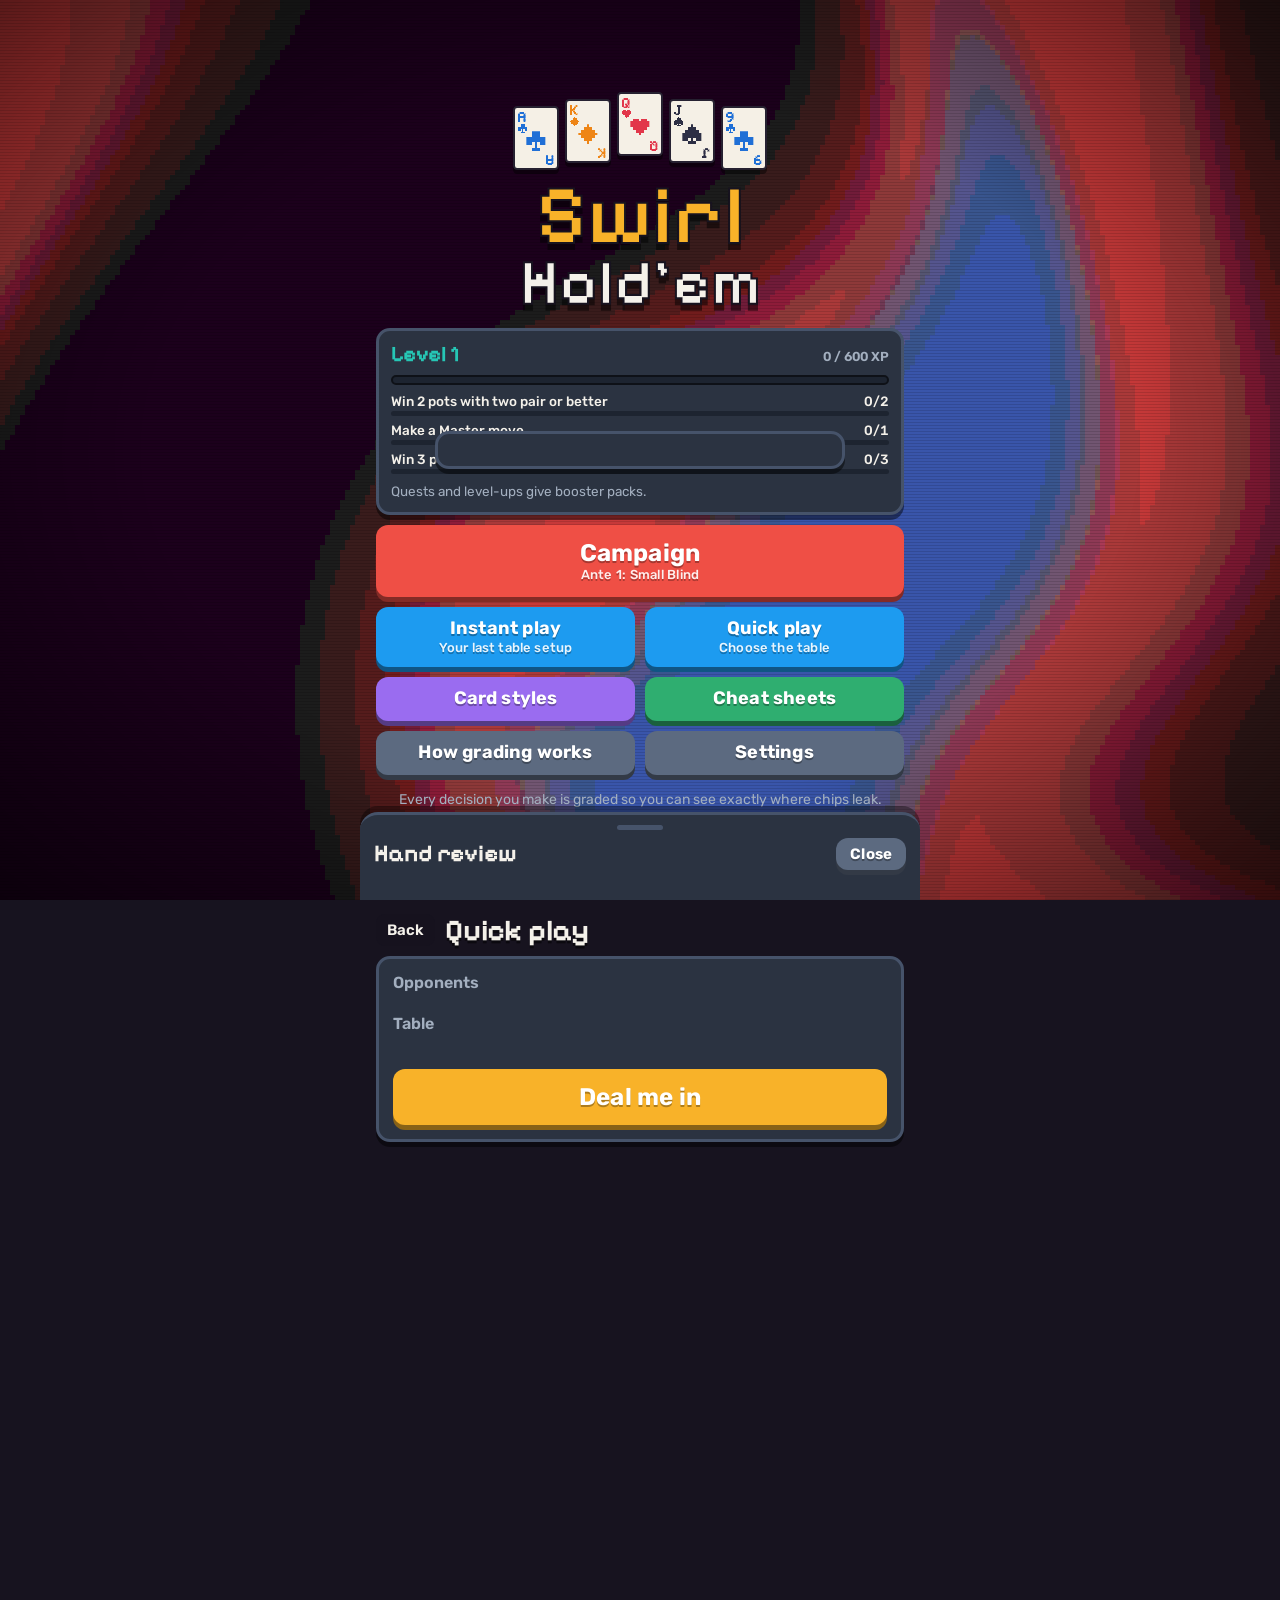
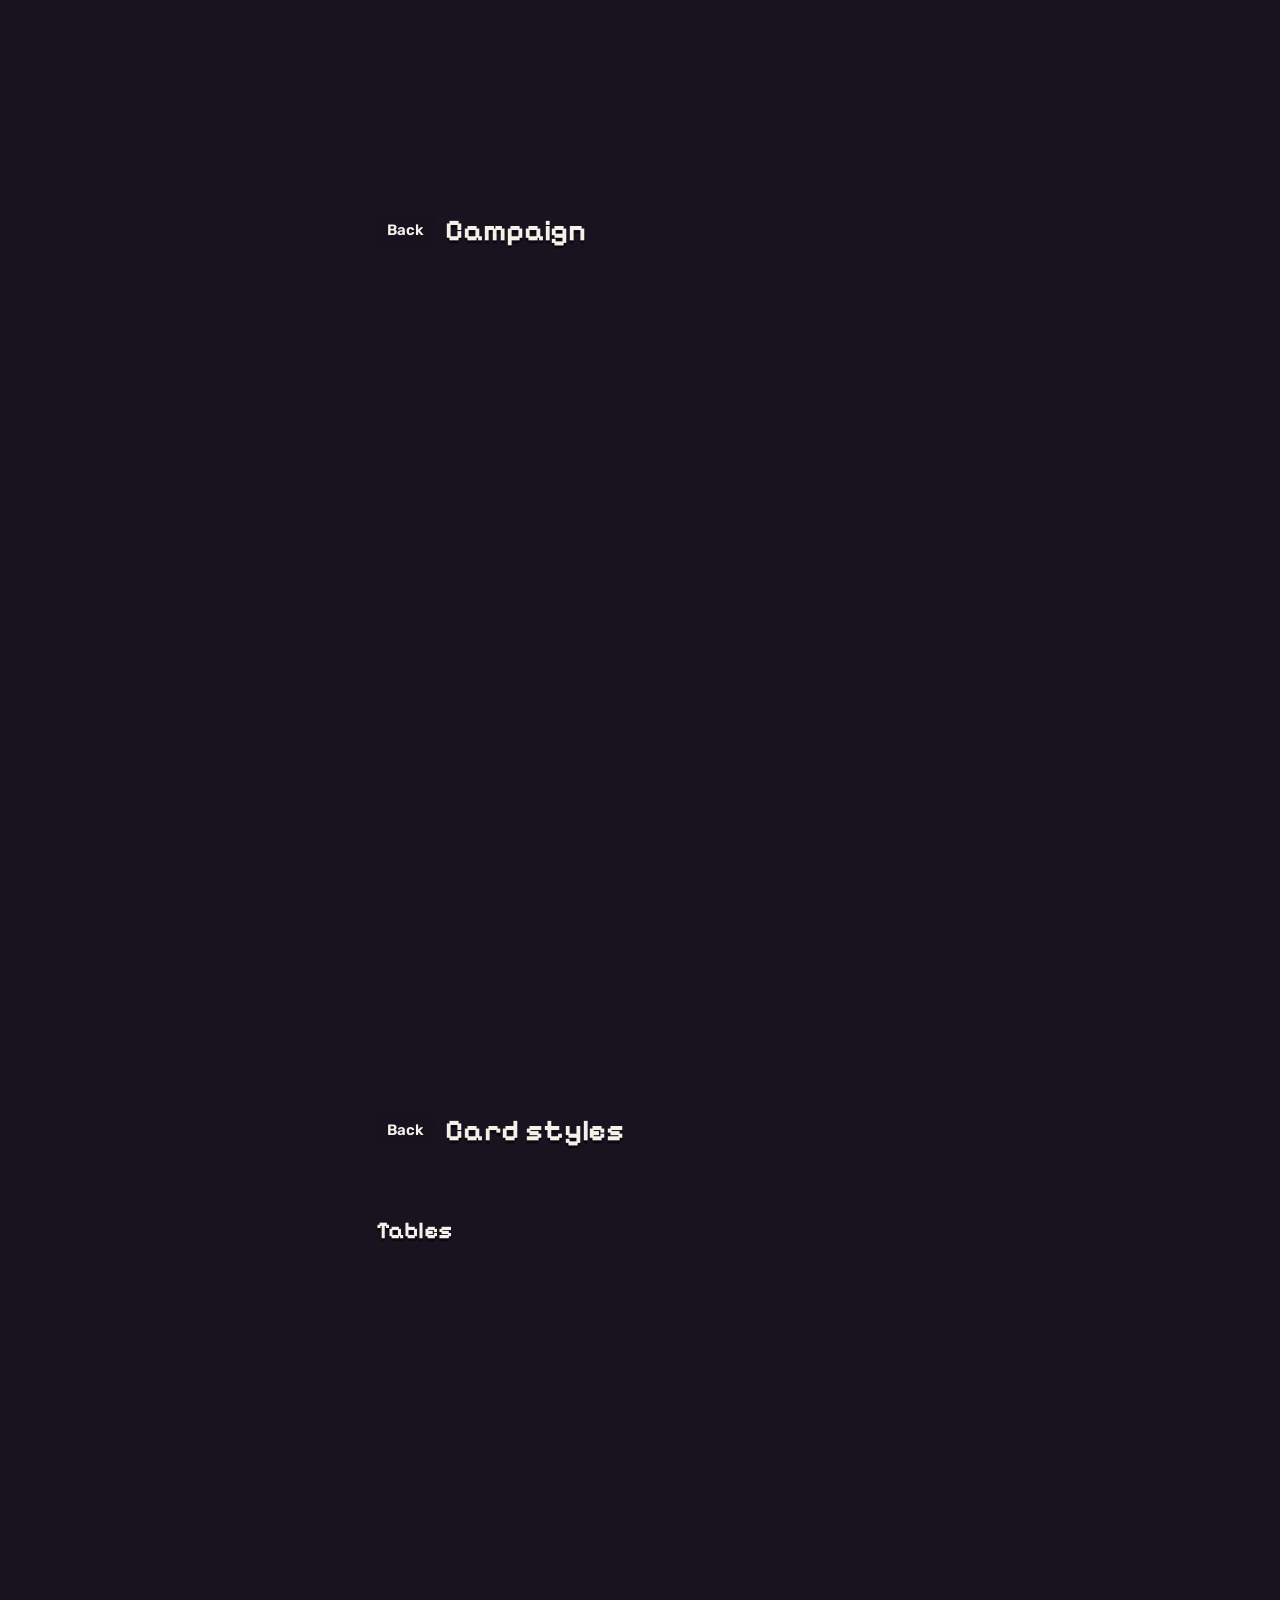
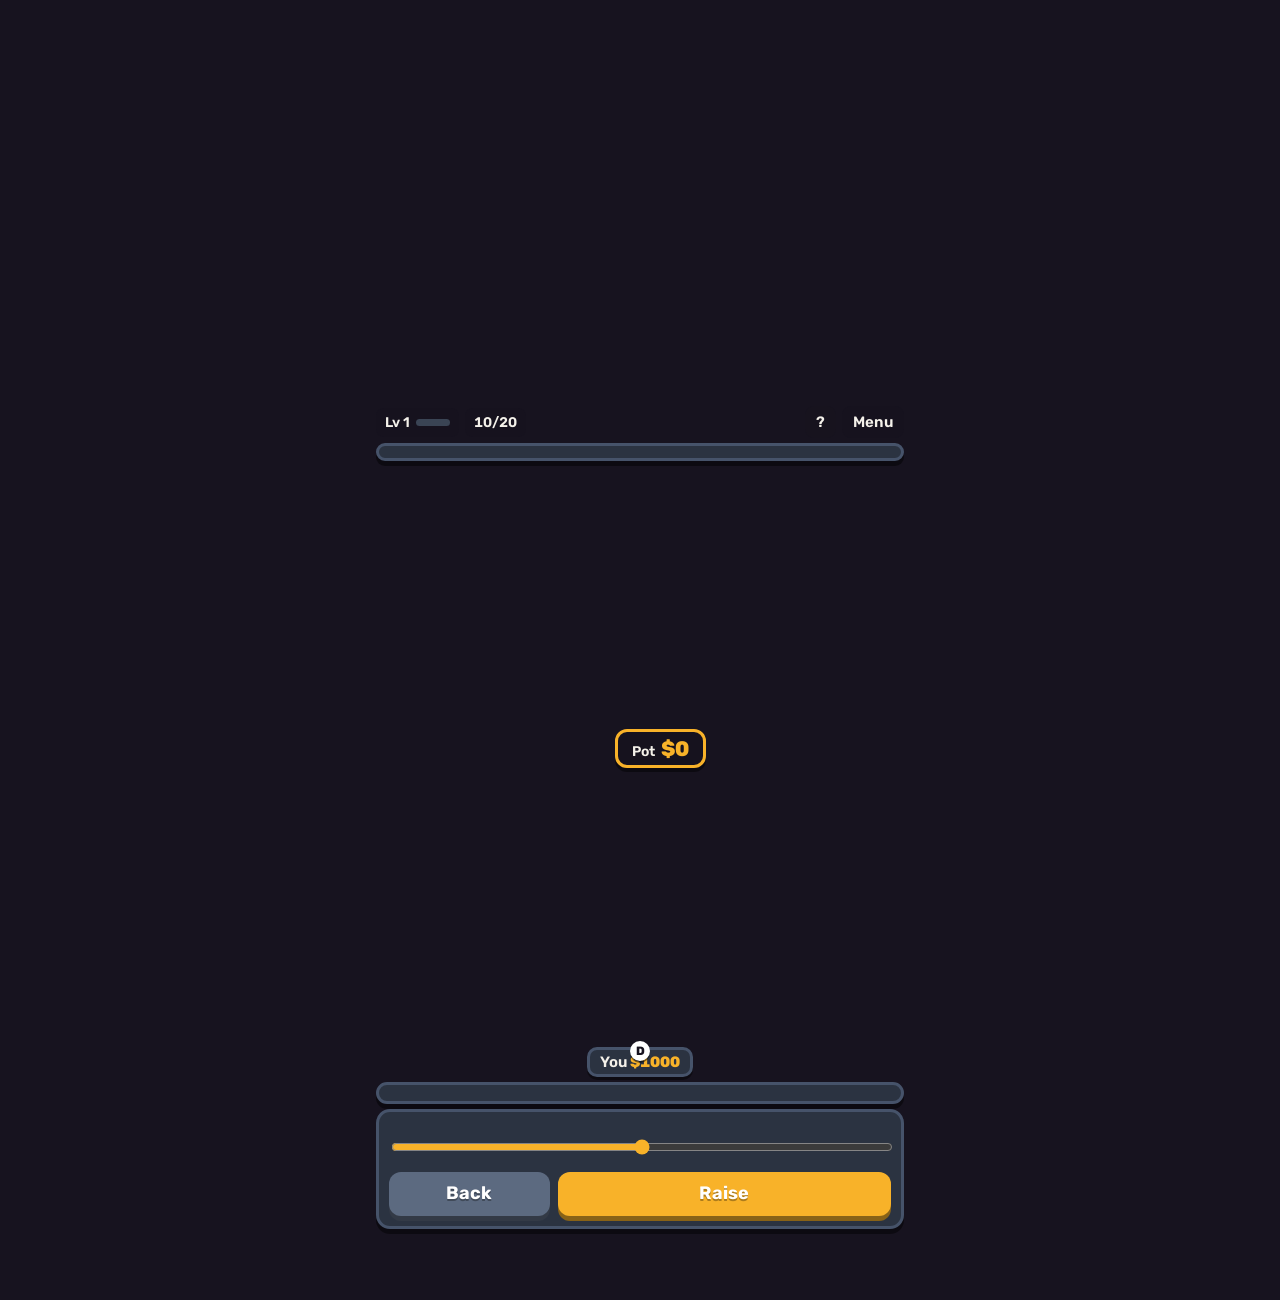
==== index.html @ 36c8455f "Swirl Hold'em v2.1: campaign, card styles, accuracy review, packs, iPhone web app Co-Authored-By: Cl" ====
<!doctype html>
<html lang="en">
<head>
<meta charset="utf-8">
<meta name="viewport" content="width=device-width, initial-scale=1, viewport-fit=cover, user-scalable=no">
<meta name="apple-mobile-web-app-capable" content="yes">
<meta name="mobile-web-app-capable" content="yes">
<meta name="apple-mobile-web-app-status-bar-style" content="black-translucent">
<meta name="apple-mobile-web-app-title" content="Hold'em">
<meta name="theme-color" content="#17131f">
<link rel="apple-touch-icon" href="icon-180.png">
<link rel="icon" href="icon-192.png">
<link rel="manifest" href="manifest.webmanifest">
<title>Swirl Hold'em</title>
<link rel="preconnect" href="https://fonts.googleapis.com"><link rel="preconnect" href="https://fonts.gstatic.com" crossorigin><link rel="stylesheet" href="https://fonts.googleapis.com/css2?family=Pixelify+Sans:wght@500;700&family=Rubik:wght@400;500;600;700;800&display=swap">
<style>
:root{padding-top:env(safe-area-inset-top,0px);padding-bottom:env(safe-area-inset-bottom,0px)}
/* Layout: one-screen portrait table. Opponent seats across the top, board + pot in the middle,
   your cards and action buttons in the thumb zone. A single dark arcade world over a live paint swirl.
   Pixel face for titles; a sturdy rounded sans for every number so 2s and 5s never blur. */
:root{
  color-scheme: dark;
  --ink:#17131f;
  --panel:#2b3341;
  --panel-hi:#46536a;
  --panel-lo:#1d2430;
  --text:#f4f1ea;
  --muted:#a3afbf;
  --red:#ef4f45;
  --blue:#1d9bf0;
  --gold:#f8b229;
  --green:#3cc282;
  --violet:#9a6cf0;
  --teal:#26c6b5;
  --px:'Pixelify Sans','Courier New',ui-monospace,monospace;
  --ui:'Rubik',system-ui,-apple-system,'Segoe UI',sans-serif;
  /* move classes */
  --c-master:#26c6b5; --c-best:#5bbf3a; --c-excellent:#8fcf55; --c-good:#8aa29a;
  --c-inacc:#f1c232; --c-mistake:#f08a2c; --c-blunder:#ef4f45;
  /* rarity */
  --r-common:#8b97a6; --r-rare:#1d9bf0; --r-epic:#9a6cf0; --r-legendary:#f8b229; --r-mythic:#ff4f8b;
}
html{box-sizing:border-box;height:100%}
*,*::before,*::after{box-sizing:inherit}
body{height:100%;margin:0;background:var(--ink);color:var(--text);font-family:var(--ui);font-size:16px;overflow:hidden;
  -webkit-tap-highlight-color:transparent;user-select:none;-webkit-user-select:none;touch-action:manipulation;
  -webkit-text-size-adjust:100%}
button{font-family:var(--ui);color:inherit}
*{scrollbar-width:thin;scrollbar-color:var(--gold) var(--panel-lo)}
::-webkit-scrollbar{width:9px;height:9px}
::-webkit-scrollbar-track{background:var(--panel-lo);border-radius:9px}
::-webkit-scrollbar-thumb{background:var(--gold);border-radius:9px;border:2px solid var(--panel-lo)}
::-webkit-scrollbar-corner{background:transparent}

#bg{position:fixed;inset:0;width:100%;height:100%;image-rendering:pixelated;z-index:0;
  background:radial-gradient(circle at 30% 30%,#2f8f6d,#123a33 70%)}
#crt{position:fixed;inset:0;z-index:1;pointer-events:none;
  background:repeating-linear-gradient(0deg,rgba(0,0,0,.12) 0 1px,transparent 1px 3px),
             radial-gradient(ellipse at center,transparent 55%,rgba(0,0,0,.55) 100%)}
#app{position:relative;z-index:2;height:100%;padding-inline:16px;max-width:560px;margin:0 auto}
.screen{height:100%;display:flex;flex-direction:column}
.scroll{overflow-y:auto;-webkit-overflow-scrolling:touch;overscroll-behavior:contain}

/* ---------- shared ---------- */
.px{font-family:var(--px)}
.panel{background:var(--panel);border:3px solid var(--panel-hi);border-radius:14px;box-shadow:0 5px 0 rgba(0,0,0,.45)}
.btn{--c:var(--blue);border:0;border-radius:12px;background:var(--c);color:#fff;font-size:18px;font-weight:700;
  padding:12px 10px;cursor:pointer;text-shadow:0 2px 0 rgba(0,0,0,.3);letter-spacing:.01em;
  box-shadow:0 5px 0 color-mix(in srgb,var(--c) 55%,#000);transition:transform .06s,box-shadow .06s,filter .15s;line-height:1.1}
.btn:active{transform:translateY(4px);box-shadow:0 1px 0 color-mix(in srgb,var(--c) 55%,#000)}
.btn:focus-visible,.seg button:focus-visible,.tog:focus-visible,.iconbtn:focus-visible,.tab:focus-visible{outline:3px solid #fff;outline-offset:2px}
.btn[disabled]{filter:grayscale(.8) brightness(.6);pointer-events:none}
.btn small{display:block;font-size:13px;font-weight:500;opacity:.9;margin-top:2px}
.b-red{--c:var(--red)} .b-blue{--c:var(--blue)} .b-gold{--c:var(--gold)} .b-green{--c:#2fae70} .b-grey{--c:#5c6a80} .b-violet{--c:var(--violet)} .b-teal{--c:#1fa597}
.money{color:var(--gold)}
.num{font-variant-numeric:tabular-nums}
h2.title{font-family:var(--px);font-weight:700;font-size:30px;margin:0;text-shadow:0 3px 0 rgba(0,0,0,.5)}
.screenhead{display:flex;align-items:center;gap:10px;padding-block:12px 8px}
.screenhead h2{flex:1}
.iconbtn{background:rgba(23,19,31,.78);border:0;border-radius:9px;padding:7px 11px;font-size:15px;font-weight:600;cursor:pointer}
.toast{position:fixed;left:50%;top:calc(env(safe-area-inset-top,0px) + 14px);transform:translateX(-50%);z-index:80;background:var(--panel);
  border:3px solid var(--gold);border-radius:12px;padding:8px 14px;font-weight:600;box-shadow:0 5px 0 rgba(0,0,0,.45);
  animation:toastin .5s cubic-bezier(.2,1.6,.4,1),toastout .4s ease-in 2.6s forwards;white-space:nowrap;max-width:92vw;overflow:hidden;text-overflow:ellipsis}
@keyframes toastin{from{transform:translate(-50%,-120%)}}
@keyframes toastout{to{transform:translate(-50%,-160%);opacity:0}}

/* ---------- home ---------- */
#home{justify-content:center;gap:16px;padding-block:18px}
.logo{text-align:center;line-height:.9;filter:drop-shadow(0 6px 0 rgba(0,0,0,.5));margin:0}
.logo .l1,.logo .l2{display:block;font-family:var(--px);font-weight:700}
.logo .l1{font-size:clamp(52px,17vw,84px);color:var(--gold);-webkit-text-stroke:2px var(--ink)}
.logo .l2{font-size:clamp(40px,12.5vw,64px);color:var(--text);-webkit-text-stroke:2px var(--ink)}
.logo span span{display:inline-block;animation:letter 2.6s ease-in-out infinite;animation-delay:calc(var(--i)*-.18s)}
@keyframes letter{0%,100%{transform:translateY(0) rotate(-3deg)}50%{transform:translateY(-6px) rotate(3deg)}}
.logo-cards{display:flex;justify-content:center;gap:6px;margin-bottom:8px;min-height:72px}
.homebtns{display:flex;flex-direction:column;gap:10px}
.homebtns .row{display:grid;grid-template-columns:1fr 1fr;gap:10px}
#homeCampaign{font-size:24px;padding:15px}
.lifetime{text-align:center;color:var(--muted);font-size:14px}

/* ---------- quick setup ---------- */
.setup-panel{padding:14px;display:flex;flex-direction:column;gap:14px}
.field h3{margin:0 0 8px;font-size:16px;font-weight:600;color:var(--muted)}
.seg{display:grid;gap:8px}
.seg.n5{grid-template-columns:repeat(5,1fr)}
.seg.n2{grid-template-columns:1fr 1fr}
.seg button{border:3px solid transparent;border-radius:10px;background:var(--panel-lo);font-size:20px;font-weight:700;
  padding:9px 4px;cursor:pointer;box-shadow:0 4px 0 rgba(0,0,0,.4);text-align:center}
.seg button small{display:block;font-size:12.5px;font-weight:400;color:var(--muted);margin-top:3px;line-height:1.15}
.seg button[aria-pressed="true"]{border-color:var(--gold);background:#3a3122;transform:translateY(-2px)}
.tog{display:flex;align-items:center;justify-content:space-between;gap:12px;background:var(--panel-lo);border:0;
  border-radius:10px;padding:10px 12px;font-size:16px;font-weight:600;cursor:pointer;text-align:left;width:100%}
.tog .sw{flex:none;width:46px;height:24px;border-radius:12px;background:#59657a;position:relative;transition:background .2s}
.tog .sw::after{content:"";position:absolute;top:3px;left:3px;width:18px;height:18px;border-radius:5px;background:#fff;transition:left .2s}
.tog[aria-checked="true"] .sw{background:var(--green)}
.tog[aria-checked="true"] .sw::after{left:25px}
.tog small{display:block;color:var(--muted);font-size:13px;font-weight:400;margin-top:2px}
.tog[disabled]{opacity:.45}

/* ---------- campaign map ---------- */
#campaign{gap:0}
#anteList{flex:1;min-height:0;display:flex;flex-direction:column;gap:12px;padding-bottom:18px}
.ante{padding:12px;display:flex;flex-direction:column;gap:10px}
.ante.locked{filter:brightness(.55) saturate(.4)}
.ante .ah{display:flex;align-items:baseline;justify-content:space-between;gap:8px}
.ante .ah b{font-family:var(--px);font-size:22px;font-weight:700}
.ante .ah span{color:var(--muted);font-size:14px}
.tokens{display:grid;grid-template-columns:repeat(3,1fr);gap:10px}
.tokbtn{background:var(--panel-lo);border:0;border-radius:12px;padding:10px 4px 8px;display:flex;flex-direction:column;align-items:center;gap:6px;cursor:pointer;position:relative}
.tokbtn .tl{font-size:13px;font-weight:600}
.tokbtn .ts{font-size:12px;color:var(--muted)}
.tokbtn.avail{outline:3px solid var(--gold);animation:availpulse 1.4s ease-in-out infinite}
@keyframes availpulse{50%{outline-color:rgba(248,178,41,.35)}}
.tokbtn.done::after{content:"";position:absolute;right:6px;top:6px;width:18px;height:18px;border-radius:50%;background:var(--green) url("data:image/svg+xml,%3Csvg xmlns='http://www.w3.org/2000/svg' viewBox='0 0 8 8' shape-rendering='crispEdges'%3E%3Cpath fill='%23fff' d='M1 4h1v1h1v1h1V5h1V4h1V3h1V2h1v1H7v1H6v1H5v1H4v1H3V6H2V5H1z'/%3E%3C/svg%3E") center/12px no-repeat}
.tokbtn.lock{opacity:.45;pointer-events:none}
.reward{font-size:13.5px;color:var(--muted);display:flex;align-items:center;gap:8px}
.reward b{color:var(--text);font-weight:600}
.token{--tc:#555;width:var(--ts,54px);height:var(--ts,54px);border-radius:50%;flex:none;display:grid;place-items:center;
  background:radial-gradient(circle at 50% 50%,var(--tc) 0 56%,color-mix(in srgb,var(--tc) 60%,#000) 57% 64%,var(--tc) 65%);
  box-shadow:0 4px 0 rgba(0,0,0,.45),inset 0 0 0 3px rgba(255,255,255,.18);color:#fff}
.token svg{width:48%;height:48%;filter:drop-shadow(0 2px 0 rgba(0,0,0,.35))}
.token .tt{font-weight:800;font-size:calc(var(--ts,54px)*.26);text-shadow:0 2px 0 rgba(0,0,0,.35)}
.token.spin{animation:tokspin 1.1s cubic-bezier(.2,1.4,.4,1)}
@keyframes tokspin{from{transform:rotateY(540deg) scale(.3)}}

/* ---------- collection ---------- */
#collection{gap:0}
.showcase{display:flex;justify-content:center;gap:10px;padding-block:6px 14px;perspective:700px}
#styleGrid{display:grid;grid-template-columns:1fr 1fr;gap:10px;padding-bottom:20px}
.stile{background:var(--panel);border:3px solid var(--panel-hi);border-radius:14px;padding:10px;display:flex;flex-direction:column;gap:8px;
  box-shadow:0 4px 0 rgba(0,0,0,.4);position:relative;min-width:0}
.stile.eq{border-color:var(--gold)}
.stile .prev{display:flex;justify-content:center;gap:6px;min-height:84px;align-items:center}
.stile .sn{font-family:var(--px);font-size:19px;font-weight:700;line-height:1}
.rar{display:inline-block;font-size:11.5px;font-weight:700;padding:2px 7px;border-radius:6px;background:var(--rc);color:#fff;text-shadow:0 1px 0 rgba(0,0,0,.4)}
.stile .req{font-size:12.5px;color:var(--muted);line-height:1.25}
.stile .btn{font-size:15px;padding:8px}
.stile.locked .prev{filter:brightness(.45) saturate(.3)}
.lockbadge{position:absolute;top:44px;left:50%;transform:translateX(-50%);background:var(--ink);border-radius:8px;padding:3px 8px;font-size:12px;font-weight:700}

/* ---------- game ---------- */
#game{gap:5px;padding-block:6px}
.topbar{display:flex;align-items:center;gap:6px;font-size:14px;font-weight:600}
.topbar .chip{background:rgba(23,19,31,.78);border-radius:8px;padding:6px 9px;white-space:nowrap}
.topbar .grow{flex:1;min-width:0}
#bossbar{display:flex;align-items:center;gap:8px;padding:6px 8px}
#bossbar .bn{font-family:var(--px);font-weight:700;font-size:17px;line-height:1}
#bossbar .bmeta{flex:1;min-width:0;display:flex;flex-direction:column;gap:4px}
#bossbar .brule{font-size:12px;color:var(--muted);white-space:nowrap;overflow:hidden;text-overflow:ellipsis}
.hpwrap{position:relative;height:12px;border-radius:6px;background:#12161d;border:2px solid #0b0d12;overflow:hidden}
.hpwrap .lag{position:absolute;inset:0 auto 0 0;background:#fff;transition:width .9s ease .35s}
.hpwrap .hp{position:absolute;inset:0 auto 0 0;background:linear-gradient(#ff6f5f,#d63a30);transition:width .25s}
.hpnum{font-size:13px;font-weight:700;white-space:nowrap}
#bossbar.hit{animation:hit .4s}
@keyframes hit{20%{transform:translateX(-5px)}40%{transform:translateX(5px)}60%{transform:translateX(-3px)}80%{transform:translateX(2px)}}

#opps{display:flex;flex-wrap:wrap;justify-content:center;gap:24px 8px;padding-top:14px;padding-bottom:12px}
.seat{position:relative;flex:0 1 calc((100% - 16px)/3);max-width:150px;min-width:0}
.seat-box{display:flex;align-items:center;gap:7px;padding:6px 7px;background:var(--panel);border:3px solid var(--panel-hi);
  border-radius:12px;box-shadow:0 4px 0 rgba(0,0,0,.45);transition:filter .3s,border-color .2s}
.ava{flex:none;width:30px;height:30px;border-radius:8px;background:var(--a);display:grid;place-items:center;font-weight:800;
  font-size:17px;color:#fff;text-shadow:0 2px 0 rgba(0,0,0,.35);box-shadow:inset 0 -3px 0 rgba(0,0,0,.25)}
.seat .token{--ts:32px}
.who{min-width:0;line-height:1.15}
.nm{font-size:13px;font-weight:600;white-space:nowrap;overflow:hidden;text-overflow:ellipsis}
.ck{font-size:15px;font-weight:700;color:var(--gold);font-variant-numeric:tabular-nums}
.styletag{position:absolute;left:8px;top:-11px;font-size:11px;font-weight:700;padding:1px 6px;border-radius:5px;background:var(--t);color:#fff;
  text-shadow:0 1px 0 rgba(0,0,0,.4)}
.mini{position:absolute;right:-4px;top:-15px;display:flex}
.mini .slot{width:27px;height:37.8px}
.mini .slot+.slot{margin-left:-10px}
.seat.turn .seat-box{border-color:var(--gold);animation:pulse 1s ease-in-out infinite}
@keyframes pulse{50%{box-shadow:0 4px 0 rgba(0,0,0,.45),0 0 0 4px rgba(248,178,41,.35)}}
.seat.folded .seat-box{filter:brightness(.5) saturate(.4)}
.seat.folded .mini{opacity:.35}
.seat.out{opacity:.3}
.betchip{position:absolute;left:50%;bottom:-15px;transform:translateX(-50%);background:var(--ink);border:2px solid var(--gold);
  color:var(--gold);border-radius:999px;padding:0 8px;font-size:13px;font-weight:700;white-space:nowrap;font-variant-numeric:tabular-nums;z-index:3}
.dbtn{position:absolute;left:-7px;bottom:-7px;width:20px;height:20px;border-radius:50%;background:#fff;color:var(--ink);
  font-size:12px;font-weight:800;display:grid;place-items:center;box-shadow:0 2px 0 rgba(0,0,0,.5);z-index:4}
.eqbadge{position:absolute;right:-6px;bottom:-12px;background:var(--violet);color:#fff;border-radius:6px;padding:1px 6px;font-size:13px;font-weight:700;z-index:4;
  box-shadow:0 2px 0 rgba(0,0,0,.4)}
.thinking{position:absolute;left:44px;bottom:2px;font-size:12px;color:var(--muted)}
.bubble{position:fixed;z-index:47;max-width:min(240px,70vw);background:#fff;color:var(--ink);border-radius:12px;padding:7px 10px;font-size:13.5px;line-height:1.3;
  font-weight:500;box-shadow:0 4px 0 rgba(0,0,0,.45);animation:bubin .35s cubic-bezier(.2,1.6,.4,1),bubout .3s ease-in forwards;animation-delay:0s,var(--bt,2.6s)}
.bubble::after{content:"";position:absolute;left:var(--tail,24px);top:-7px;border:7px solid transparent;border-top:0;border-bottom-color:#fff}
.bubble.boss{background:var(--red);color:#fff;font-weight:700}
.bubble.boss::after{border-bottom-color:var(--red)}
@keyframes bubin{from{transform:scale(.4);opacity:0}}
@keyframes bubout{to{transform:scale(.8);opacity:0}}

#center{flex:1;display:flex;flex-direction:column;align-items:center;justify-content:center;gap:8px;min-height:0;position:relative}
.potrow{display:flex;align-items:center;gap:10px}
#pot{background:rgba(23,19,31,.8);border:3px solid var(--gold);border-radius:12px;padding:4px 14px;font-size:21px;font-weight:800;color:var(--gold);
  font-variant-numeric:tabular-nums;box-shadow:0 4px 0 rgba(0,0,0,.45)}
#pot .lbl{color:var(--text);font-size:14px;font-weight:600;margin-right:6px}
#deck{position:relative;width:30px;height:42px}
#deck .card{position:absolute;inset:0}
#deck .card:nth-child(2){transform:translate(-2px,-2px)}
#deck .card:nth-child(3){transform:translate(-4px,-4px)}
#board{display:flex;gap:6px}
#board .slot{width:var(--bw);height:calc(var(--bw)*1.4);border-radius:8px;border:2px dashed rgba(255,255,255,.18)}
#board .slot:has(.card){border-color:transparent}
#status{min-height:20px;font-size:15px;font-weight:600;text-align:center;text-shadow:0 2px 0 rgba(0,0,0,.6)}

#hero{position:relative;display:flex;flex-direction:column;align-items:center;gap:6px}
#heroCards{display:flex;gap:8px;perspective:600px}
#heroCards .slot{width:var(--hw);height:calc(var(--hw)*1.4)}
.heroinfo{display:flex;align-items:center;gap:8px;flex-wrap:wrap;justify-content:center}
.heroinfo .chip{background:var(--panel);border:3px solid var(--panel-hi);border-radius:10px;padding:3px 10px;font-size:15px;font-weight:600;box-shadow:0 3px 0 rgba(0,0,0,.4)}
#heroChips{color:var(--gold);font-weight:800;font-variant-numeric:tabular-nums}
#heroLabel{background:var(--violet)!important;border-color:#b796ff!important}
#hero.turn .heroinfo .chip:first-child{border-color:var(--gold)}
#hero.folded #heroCards{filter:brightness(.5) saturate(.4)}
#hero .betchip{bottom:auto;top:-14px}
#hero .dbtn{left:auto;right:calc(50% - var(--hw) - 26px);bottom:auto;top:calc(var(--hw)*.6)}
#hero .eqbadge{right:auto;left:calc(50% - var(--hw) - 40px);bottom:auto;top:calc(var(--hw)*.6)}

/* odds meter */
#hud{padding:8px 10px;display:flex;flex-direction:column;gap:6px}
.oddsline{display:flex;align-items:stretch;gap:8px}
.oddsbox{flex:1;background:var(--panel-lo);border-radius:9px;padding:5px 8px;line-height:1.15;min-width:0}
.oddsbox .k{font-size:12px;color:var(--muted);font-weight:500}
.oddsbox .v{font-size:19px;font-weight:800;font-variant-numeric:tabular-nums}
.oddsbox .v small{font-size:13px;font-weight:600;color:var(--muted);margin-left:4px}
.verdict{display:grid;place-items:center;padding:0 10px;border-radius:9px;font-weight:800;font-size:14px;text-align:center;line-height:1.1;color:#fff;background:var(--vc)}
.dots{display:grid;grid-template-columns:repeat(20,1fr);gap:2px;position:relative}
.dots i{height:10px;border-radius:2px;background:#3a4454}
.dots i.on{background:var(--dc)}
.dots .be{position:absolute;top:-3px;bottom:-3px;width:3px;background:#fff;border-radius:2px;box-shadow:0 0 0 1px var(--ink)}
.hudnote{font-size:12.5px;color:var(--muted);display:flex;justify-content:space-between;gap:8px;flex-wrap:wrap}

#actions{display:grid;grid-template-columns:1fr 1.25fr 1fr;gap:8px;padding-bottom:6px;min-height:60px}
#actions .wait{grid-column:1/-1;text-align:center;color:var(--muted);align-self:center;font-size:15px}
#actions.two{grid-template-columns:1fr 1fr}
#raiseTray{padding:10px;display:flex;flex-direction:column;gap:9px}
.presets{display:grid;grid-template-columns:repeat(4,1fr);gap:6px}
.presets button{background:var(--panel-lo);border:2px solid var(--panel-hi);border-radius:8px;padding:7px 2px;font-size:14px;font-weight:600;cursor:pointer}
.presets button:active{background:#3a3122}
#raiseRange{width:100%;accent-color:var(--gold);height:28px}
.raiseRow{display:flex;gap:8px;align-items:center}
.raiseRow .btn{flex:1}

/* ---------- fx ---------- */
#fx{position:fixed;inset:0;z-index:40;pointer-events:none}
#parts{position:absolute;inset:0;width:100%;height:100%}
.flycard{position:fixed!important;left:0;top:0;z-index:41}
.chipfly{position:fixed;left:0;top:0;width:14px;height:14px;border-radius:50%;background:var(--gold);
  box-shadow:inset 0 0 0 3px #fff3,0 0 0 2px var(--ink);z-index:42}
.actpop{position:fixed;transform:translate(-50%,-50%);font-weight:800;font-size:19px;color:#fff;white-space:nowrap;
  padding:3px 10px;border-radius:9px;background:var(--pc,var(--blue));box-shadow:0 4px 0 rgba(0,0,0,.45);
  text-shadow:0 2px 0 rgba(0,0,0,.35);animation:popup 1.3s cubic-bezier(.2,1.5,.4,1) forwards;z-index:45}
@keyframes popup{0%{opacity:0;transform:translate(-50%,-30%) scale(.4) rotate(-8deg)}
  18%{opacity:1;transform:translate(-50%,-80%) scale(1.15) rotate(3deg)}
  30%{transform:translate(-50%,-80%) scale(1) rotate(-1deg)}
  80%{opacity:1;transform:translate(-50%,-95%) scale(1)}
  100%{opacity:0;transform:translate(-50%,-120%) scale(.9)}}
.banner{position:fixed;left:50%;transform:translate(-50%,-50%);display:flex;flex-direction:column;align-items:center;gap:6px;z-index:46;
  animation:slam .5s cubic-bezier(.2,1.7,.4,1) both;pointer-events:none;width:max-content;max-width:92vw}
.banner .big{font-family:var(--px);font-size:clamp(34px,11vw,54px);font-weight:700;color:var(--bc,var(--gold));-webkit-text-stroke:2px var(--ink);
  text-shadow:0 5px 0 var(--ink);text-align:center;line-height:1}
.banner .sub{display:flex;gap:6px;flex-wrap:wrap;justify-content:center}
.banner .sub span{padding:4px 12px;border-radius:9px;font-size:18px;font-weight:700;color:#fff;box-shadow:0 4px 0 rgba(0,0,0,.45);text-shadow:0 2px 0 rgba(0,0,0,.35)}
.banner.out{animation:unslam .35s ease-in forwards}
@keyframes slam{0%{opacity:0;transform:translate(-50%,-50%) scale(2.6) rotate(-6deg)}100%{opacity:1;transform:translate(-50%,-50%) scale(1) rotate(-2deg)}}
@keyframes unslam{to{opacity:0;transform:translate(-50%,-50%) scale(.6) rotate(4deg)}}
.numpop{animation:numpop .45s cubic-bezier(.3,1.9,.5,1)}
@keyframes numpop{0%{scale:1.45}100%{scale:1}}
.shake{animation:shake .45s cubic-bezier(.36,.07,.19,.97)}
@keyframes shake{10%,90%{transform:translate(calc(var(--si)*-1px),calc(var(--si)*1px))}20%,80%{transform:translate(calc(var(--si)*2px),calc(var(--si)*-1px))}
  30%,50%,70%{transform:translate(calc(var(--si)*-3px),calc(var(--si)*2px)) rotate(-.4deg)}40%,60%{transform:translate(calc(var(--si)*3px),calc(var(--si)*-2px)) rotate(.4deg)}}

/* boss intro */
#bossIntro{position:fixed;inset:0;z-index:70;display:flex;flex-direction:column;align-items:center;justify-content:center;gap:14px;padding:24px;
  background:radial-gradient(circle,rgba(60,8,12,.75),rgba(10,4,8,.92));text-align:center}
#bossIntro .token{--ts:132px}
#bossIntro .bname{font-family:var(--px);font-size:clamp(40px,12vw,60px);font-weight:700;color:var(--red);-webkit-text-stroke:2px var(--ink);text-shadow:0 5px 0 var(--ink);animation:slam .55s .35s cubic-bezier(.2,1.7,.4,1) both}
#bossIntro .btaunt{font-size:17px;font-style:italic;max-width:30ch;animation:fadein .5s .8s both}
#bossIntro .brule{background:var(--panel);border:3px solid var(--red);border-radius:12px;padding:10px 14px;max-width:34ch;font-size:15px;line-height:1.35;animation:fadein .5s 1.1s both}
#bossIntro .btn{animation:fadein .5s 1.4s both;min-width:200px}
@keyframes fadein{from{opacity:0;transform:translateY(10px)}}

/* ---------- sheet + modal ---------- */
#scrim{position:fixed;inset:0;background:rgba(10,8,16,.62);z-index:60}
.sheet{position:fixed;left:0;right:0;bottom:0;z-index:61;max-height:92%;display:flex;flex-direction:column;
  background:var(--panel);border-top:3px solid var(--panel-hi);border-radius:18px 18px 0 0;box-shadow:0 -6px 0 rgba(0,0,0,.35);
  padding:10px 14px calc(12px + env(safe-area-inset-bottom,0px));max-width:560px;margin:0 auto;
  animation:sheetin .45s cubic-bezier(.2,1.3,.4,1)}
.sheet.tall{height:92%}
@keyframes sheetin{from{transform:translateY(100%)}}
.sheetBody{overflow-y:auto;min-height:0;flex:1;display:flex;flex-direction:column;gap:12px;padding-bottom:8px;overscroll-behavior:contain}
.sheethead{display:flex;align-items:center;justify-content:space-between;gap:10px;margin-bottom:10px}
.sheethead h2{margin:0;font-family:var(--px);font-size:24px;font-weight:700}
.grab{width:46px;height:5px;border-radius:3px;background:var(--panel-hi);margin:0 auto 8px;flex:none}
.closebtn{font-size:15px!important;padding:8px 14px!important}
#modal{position:fixed;left:50%;top:50%;transform:translate(-50%,-50%);z-index:62;width:min(92vw,410px);max-height:88%;overflow-y:auto;
  padding:16px;display:flex;flex-direction:column;gap:12px;animation:modalin .4s cubic-bezier(.2,1.6,.4,1)}
@keyframes modalin{from{transform:translate(-50%,-50%) scale(.6);opacity:0}}
#modal h2{margin:0;font-family:var(--px);font-size:28px;text-align:center;font-weight:700}
#modal p{margin:0;line-height:1.4;color:#dfe4ec;font-size:15px}
.statgrid{display:grid;grid-template-columns:1fr 1fr;gap:8px}
.statgrid div{background:var(--panel-lo);border-radius:10px;padding:8px 10px;font-size:13px;color:var(--muted)}
.statgrid b{display:block;font-size:20px;color:var(--text);font-weight:800;font-variant-numeric:tabular-nums}
.btnrow{display:grid;grid-template-columns:1fr 1fr;gap:8px}

/* ---------- review / replay ---------- */
.acchead{display:flex;align-items:center;gap:12px;background:var(--panel-lo);border-radius:14px;padding:10px 12px}
.accnum{font-size:40px;font-weight:800;line-height:1;font-variant-numeric:tabular-nums}
.acchead .lbl{font-size:13px;color:var(--muted)}
.accbar{flex:1;min-width:0;display:flex;flex-direction:column;gap:6px}
.vsrow{display:flex;justify-content:space-between;font-size:13px;color:var(--muted);gap:8px}
.vsrow b{color:var(--text)}
.cls-row{display:flex;flex-wrap:wrap;gap:6px}
.clsbadge{display:inline-flex;align-items:center;gap:5px;padding:3px 8px 3px 4px;border-radius:999px;background:var(--panel-lo);font-size:13px;font-weight:600}
.cico{width:20px;height:20px;border-radius:50%;background:var(--cc);display:inline-grid;place-items:center;color:#fff;font-size:11px;font-weight:800;flex:none;
  text-shadow:0 1px 0 rgba(0,0,0,.3);box-shadow:0 2px 0 rgba(0,0,0,.35)}
.replay{display:flex;gap:10px;background:var(--panel-lo);border-radius:14px;padding:10px}
.evalbar{width:22px;flex:none;border-radius:6px;background:#0f1218;position:relative;overflow:hidden;border:2px solid #0b0d12;min-height:180px}
.evalbar .fill{position:absolute;left:0;right:0;bottom:0;background:linear-gradient(#ffd46a,#f8b229);transition:height .6s cubic-bezier(.3,1.3,.5,1)}
.evalbar .ev{position:absolute;left:0;right:0;text-align:center;font-size:10.5px;font-weight:800;color:var(--ink);transition:bottom .6s}
.evalbar.folded .fill{background:#4a5466}
.rtable{flex:1;min-width:0;display:flex;flex-direction:column;gap:7px}
.rboard{display:flex;gap:4px;align-items:center;flex-wrap:wrap}
.rboard .ph{width:30px;height:42px;border-radius:5px;border:2px dashed rgba(255,255,255,.15)}
.rpot{margin-left:auto;font-weight:800;color:var(--gold);font-size:15px}
.rp{display:flex;align-items:center;gap:7px;padding:4px 6px;border-radius:9px;background:rgba(255,255,255,.04);font-size:13px;position:relative}
.rp.act{background:rgba(248,178,41,.16);outline:2px solid var(--gold)}
.rp.fold{opacity:.4}
.rp .ava{width:24px;height:24px;font-size:13px;border-radius:6px}
.rp .token{--ts:24px}
.rp .rn{flex:1;min-width:0;line-height:1.2}
.rp .rn b{font-weight:600;display:block;white-space:nowrap;overflow:hidden;text-overflow:ellipsis}
.rp .rn span{color:var(--muted);font-size:12px}
.rp .cards{display:flex;gap:2px}
.rp .rbet{font-weight:700;color:var(--gold);font-size:12.5px;min-width:42px;text-align:right}
.thought{background:#fff;color:var(--ink);border-radius:10px;padding:6px 9px;font-size:13.5px;line-height:1.3;position:relative;margin-top:2px;font-weight:500}
.thought::before{content:"";position:absolute;left:18px;top:-6px;border:6px solid transparent;border-top:0;border-bottom-color:#fff}
.narr{background:var(--panel-lo);border-radius:14px;padding:10px 12px;display:flex;flex-direction:column;gap:8px;border-left:6px solid var(--nc,var(--panel-hi))}
.narr .nt{font-weight:600;font-size:15px;display:flex;align-items:center;gap:8px;flex-wrap:wrap}
.narr p{margin:0;font-size:14.5px;line-height:1.4;color:#dfe4ec}
.evtable{display:flex;flex-direction:column;gap:4px}
.evrow{display:flex;align-items:center;gap:8px;font-size:13.5px;padding:4px 8px;border-radius:8px;background:rgba(255,255,255,.04)}
.evrow .el{flex:1}
.evrow .evv{font-weight:800;font-variant-numeric:tabular-nums}
.evrow.chosen{outline:2px solid var(--gold)}
.evrow .tagbest{font-size:11px;font-weight:700;background:var(--c-best);color:#fff;border-radius:5px;padding:1px 6px}
.timeline{display:flex;gap:4px;align-items:center;overflow-x:auto;padding:4px 2px 6px}
.timeline button{flex:none;border:0;border-radius:50%;width:12px;height:12px;background:#4a5466;cursor:pointer;padding:0}
.timeline button.hd{width:20px;height:20px;background:var(--cc);color:#fff;font-size:9px;font-weight:800;display:grid;place-items:center}
.timeline button.street{border-radius:3px;width:6px;height:16px;background:#6b7890}
.timeline button.cur{outline:3px solid #fff;outline-offset:1px}
.rctrl{display:grid;grid-template-columns:repeat(4,1fr);gap:8px}
.rctrl .btn{padding:9px 4px;font-size:16px}
.rctrl svg{width:18px;height:18px;vertical-align:-3px}
.moments{display:flex;flex-direction:column;gap:6px}
.moment{display:flex;align-items:center;gap:8px;background:var(--panel-lo);border:0;border-radius:10px;padding:8px 10px;font-size:14px;cursor:pointer;text-align:left}
.moment .ms{flex:1;min-width:0}
.moment .ms span{color:var(--muted);font-size:12.5px;display:block}
.freq{display:flex;gap:10px;align-items:center;font-size:13.5px;color:#dfe4ec}
h4{margin:4px 0 0;font-size:15px;color:var(--muted);font-weight:600}
.note{font-size:13.5px;color:var(--muted);line-height:1.4;margin:0}

/* ---------- cheat sheets ---------- */
.tabs{display:flex;gap:6px;overflow-x:auto;padding-bottom:6px;flex:none}
.tab{flex:none;border:0;border-radius:9px;background:var(--panel-lo);padding:8px 11px;font-size:14px;font-weight:600;cursor:pointer}
.tab[aria-selected="true"]{background:var(--gold);color:var(--ink)}
.hgrid{display:grid;grid-template-columns:repeat(13,1fr);gap:2px}
.hgrid div{aspect-ratio:1;display:grid;place-items:center;font-size:clamp(7.5px,2.3vw,11px);font-weight:700;border-radius:3px;color:#fff;text-shadow:0 1px 0 rgba(0,0,0,.35);max-width:100%}
.hgrid div.me{outline:3px solid #fff;z-index:1;animation:pulse 1s infinite}
.legend{display:flex;flex-wrap:wrap;gap:8px;font-size:12.5px}
.legend span{display:inline-flex;align-items:center;gap:5px}
.legend i{width:12px;height:12px;border-radius:3px;background:var(--lc)}
.ctable{width:100%;border-collapse:collapse;font-size:14px;font-variant-numeric:tabular-nums}
.ctable th,.ctable td{padding:6px 8px;text-align:left;border-bottom:1px solid #3a4454}
.ctable th{color:var(--muted);font-weight:600;font-size:12.5px}
.ctable td.hl{color:var(--gold);font-weight:700}
.cs p{margin:0 0 8px;line-height:1.45;font-size:14.5px;color:#dfe4ec}
.cs dl{margin:0;display:flex;flex-direction:column;gap:8px}
.cs dt{font-weight:700}
.cs dd{margin:2px 0 0;color:#dfe4ec;font-size:14px;line-height:1.4}
.tipcard{background:var(--panel-lo);border-radius:12px;padding:10px 12px;display:flex;flex-direction:column;gap:4px}
.tipcard b{font-size:15px}
.tipcard span{font-size:14px;color:#dfe4ec;line-height:1.4}
.ranks{display:flex;flex-direction:column;gap:6px}
.rankrow{display:flex;align-items:center;gap:8px;background:var(--panel-lo);border-radius:10px;padding:6px 8px;font-size:14px}
.rankrow .cards{display:flex;gap:2px;flex:none}
.rankrow .nm2{flex:1;min-width:0;font-weight:600}
.rankrow .nm2 span{display:block;color:var(--muted);font-size:12.5px;font-weight:400}
.rankrow .pct{color:var(--gold);font-weight:700;font-variant-numeric:tabular-nums}

@media (prefers-reduced-motion: reduce){
  .card.bob,.logo span span,.seat.turn .seat-box,.tokbtn.avail{animation:none}
  .shake{animation:none}
  .card .face::before,.card .face::after,.card .back::before{animation:none!important}
}

/* ================= PROGRESSION ================= */
.lvlchip{display:inline-flex;align-items:center;gap:6px}
.lvlchip i{display:inline-block;width:34px;height:7px;border-radius:4px;background:#3a4454;overflow:hidden}
.lvlchip i b{display:block;height:100%;background:var(--teal);transition:width .6s cubic-bezier(.3,1.3,.5,1)}
.packbtn.iconbtn{background:var(--violet);color:#fff;animation:packpulse 1s ease-in-out infinite}
@keyframes packpulse{50%{transform:scale(1.08) rotate(-2deg)}}
#progressCard{padding:10px 12px;display:flex;flex-direction:column;gap:8px}
.pc-top{display:flex;justify-content:space-between;align-items:baseline}
.pc-lv{font-size:22px;font-weight:700;color:var(--teal)}
.pc-xp{font-size:13px;color:var(--muted);font-weight:600}
.xpbar{height:10px;border-radius:5px;background:var(--panel-lo);overflow:hidden;border:2px solid #0e1117}
.xpbar b{display:block;height:100%;background:linear-gradient(90deg,#1fa597,#5ef0d8)}
.quests{display:flex;flex-direction:column;gap:6px}
.quest{display:grid;grid-template-columns:1fr auto;gap:2px 8px;font-size:13.5px;font-weight:500}
.quest i{grid-column:1/-1;height:5px;border-radius:3px;background:var(--panel-lo);overflow:hidden}
.quest i b{display:block;height:100%;background:var(--gold)}
.pc-foot{display:flex;align-items:center;justify-content:space-between;gap:8px;min-height:20px}
.pc-foot .btn{font-size:15px;padding:8px 12px;animation:packpulse 1s ease-in-out infinite}
.charm{display:inline-flex;align-items:center;gap:6px;color:var(--gold);font-weight:600;font-size:14px}
.charm svg{width:16px;height:16px}
#actions .btn.auto{position:relative;overflow:hidden}
#actions .btn.auto::after{content:"";position:absolute;left:0;bottom:0;height:5px;background:rgba(255,255,255,.75);animation:autobar 1.7s linear forwards}
@keyframes autobar{from{width:0}to{width:100%}}
.packfly{position:fixed;left:0;top:0;z-index:48;width:64px;height:88px;border-radius:10px;display:grid;place-items:center;font-family:var(--px);font-weight:700;color:#fff;
  background:linear-gradient(160deg,#b98cff,#6b3fd1);box-shadow:0 0 0 3px #fff,0 6px 0 rgba(0,0,0,.4)}
.scoreburst{position:fixed;left:50%;transform:translate(-50%,-50%);z-index:46;display:flex;flex-direction:column;align-items:center;gap:8px;pointer-events:none;
  animation:slam .45s cubic-bezier(.2,1.7,.4,1) both;width:max-content;max-width:94vw}
.scoreburst.out{animation:unslam .3s ease-in forwards}
.sb-row{display:flex;align-items:center;gap:8px}
.sb-chips,.sb-mult{min-width:96px;border-radius:12px;padding:6px 12px 8px;text-align:center;color:#fff;box-shadow:0 5px 0 rgba(0,0,0,.45);line-height:1}
.sb-chips{background:var(--blue)} .sb-mult{background:var(--red)}
.sb-chips small,.sb-mult small{display:block;font-size:11px;font-weight:600;opacity:.85;margin-bottom:3px}
.sb-chips b,.sb-mult b{font-size:30px;font-weight:800;text-shadow:0 3px 0 rgba(0,0,0,.3)}
.sb-mult.bump{animation:bump .3s cubic-bezier(.3,2,.5,1)}
@keyframes bump{0%{transform:scale(1.4) rotate(-6deg)}100%{transform:scale(1)}}
.sb-x{font-family:var(--px);font-size:34px;font-weight:700;color:#fff;-webkit-text-stroke:2px var(--ink)}
.sb-tags{display:flex;flex-wrap:wrap;gap:5px;justify-content:center;max-width:340px}
.sb-tag{background:var(--ink);border:2px solid var(--red);color:#fff;border-radius:8px;padding:2px 8px;font-size:13.5px;font-weight:700;animation:slam .3s cubic-bezier(.2,1.7,.4,1) both}
.sb-tag.xm{border-color:var(--gold);color:var(--gold)}
.sb-total{font-family:var(--ui);font-size:clamp(40px,13vw,64px);font-weight:800;color:var(--gold);-webkit-text-stroke:2px var(--ink);text-shadow:0 5px 0 var(--ink);opacity:0;line-height:1}
.sb-total.in{opacity:1;animation:slam .4s cubic-bezier(.2,1.7,.4,1)}
.scoreburst.hot .sb-mult{box-shadow:0 0 0 3px #ffd36b,0 0 24px 6px rgba(255,120,40,.85),0 5px 0 rgba(0,0,0,.45);animation:hot .25s infinite alternate}
@keyframes hot{to{filter:brightness(1.25)}}
.packwrap{display:grid;place-items:center;padding:10px 0;perspective:600px}
.pack{width:150px;height:210px;border-radius:16px;cursor:pointer;display:flex;flex-direction:column;align-items:center;justify-content:center;gap:4px;color:#fff;
  background:repeating-linear-gradient(45deg,rgba(255,255,255,.08) 0 8px,transparent 8px 16px),linear-gradient(160deg,#b98cff,#6b3fd1 60%,#3d1f8a);
  box-shadow:0 0 0 4px #fff,0 0 30px rgba(185,140,255,.8),0 8px 0 rgba(0,0,0,.45);animation:packidle 1.6s ease-in-out infinite;text-shadow:0 3px 0 rgba(0,0,0,.35)}
.pack b{font-size:44px} .pack span{font-size:14px;font-weight:600}
@keyframes packidle{0%,100%{transform:rotate(-3deg) translateY(0)}50%{transform:rotate(3deg) translateY(-6px)}}
.pack.rip{animation:rip .65s cubic-bezier(.3,1.6,.4,1) forwards}
@keyframes rip{20%{transform:scale(1.1) rotate(-8deg)}40%{transform:scale(1.15) rotate(8deg)}60%{transform:scale(1.2) rotate(-10deg)}100%{transform:scale(2.2);opacity:0;filter:brightness(3)}}
.reveal{display:flex;justify-content:center;gap:8px;min-height:120px;align-items:center;padding:8px 0;filter:drop-shadow(0 0 18px var(--rc))}
.swatch{width:120px;height:120px;border-radius:50%;box-shadow:0 0 0 4px #fff,0 6px 0 rgba(0,0,0,.4);image-rendering:pixelated}
.swatch.sm{width:56px;height:56px;box-shadow:0 0 0 3px rgba(255,255,255,.7)}
.xpbig{font-size:64px;font-weight:800;color:var(--teal);-webkit-text-stroke:2px var(--ink);text-shadow:0 5px 0 var(--ink)}
#themeGrid{display:grid;grid-template-columns:repeat(2,1fr);gap:10px;padding-bottom:24px}
.themetile{background:var(--panel);border:3px solid var(--panel-hi);border-radius:14px;padding:10px;display:flex;flex-direction:column;align-items:center;gap:6px;cursor:pointer;box-shadow:0 4px 0 rgba(0,0,0,.4)}
.themetile.eq{border-color:var(--gold)}
.themetile.locked .swatch{filter:brightness(.5) saturate(.4)}
.themetile .tn{font-weight:700}
.themetile .req{font-size:12.5px;color:var(--muted)}
/* pack-only card styles */
.card[data-cs="candy"]{--face-bg:repeating-linear-gradient(135deg,#fff3f9 0 6px,#ffe1ef 6px 12px);--face-edge:#ff6fae;--k0:#5a2a6e;--k1:#ff3d7f;--k2:#ff9a3d;--k3:#3d8bff;
  --back-a:#ff8fc4;--back-b:#ffb3d6;--back-frame:#fff;--back-line:#ff5fa2}
.card[data-cs="candy"] .face{box-shadow:inset 0 0 0 2px #fff,0 4px 0 rgba(0,0,0,.4)}
.card[data-cs="candy"] .face svg{filter:drop-shadow(1px 1px 0 #fff)}
.card[data-cs="circuit"]{--face-bg:linear-gradient(90deg,transparent 48%,rgba(120,255,170,.18) 48% 52%,transparent 52%) 0 0/24% 30%,linear-gradient(transparent 46%,rgba(120,255,170,.15) 46% 54%,transparent 54%) 0 0/30% 22%,#0d2a1d;
  --face-edge:#3cff9a;--k0:#d8ffe9;--k1:#ff5f7a;--k2:#ffc53d;--k3:#5fd0ff;--back-a:#0d2a1d;--back-b:#113524;--back-frame:#3cff9a;--back-line:#0a1f15}
.card[data-cs="circuit"] .face svg{filter:drop-shadow(0 0 3px currentColor)}
.card[data-cs="circuit"] .face::after{content:"";position:absolute;inset:0;z-index:3;pointer-events:none;background:linear-gradient(transparent 0 45%,rgba(60,255,154,.25) 50%,transparent 55%) 0 0/100% 300%;animation:scan 2.4s linear infinite}
@keyframes scan{from{background-position:0 100%}to{background-position:0 -200%}}

#home{overflow-y:auto}
/* ================= CARD BASE ================= */
.card{--w:60px;--face-bg:#f5f0e6;--face-edge:#262131;--k0:#2d2f45;--k1:#e2364a;--k2:#ee8516;--k3:#1f6fd6;
  --back-a:#d8463c;--back-b:#c23a32;--back-frame:#f5f0e6;--back-line:#a52e27;
  width:var(--w);height:calc(var(--w)*1.4);position:relative;line-height:1;flex:none}
.slot>.card{width:100%;height:100%}
.mini .slot>.card{--w:27px}
#board .slot>.card{--w:var(--bw)}
#heroCards .slot>.card{--w:var(--hw)}
.card.xs{--w:30px}
.card .tilt{width:100%;height:100%;transform:rotateX(var(--rx,0deg)) rotateY(var(--ry,0deg));transition:transform .15s;transform-style:preserve-3d}
.card .inner{width:100%;height:100%;position:relative;transform-style:preserve-3d;transform:rotateY(180deg);
  transition:transform .5s cubic-bezier(.3,1.6,.5,1)}
.card.up .inner{transform:rotateY(0deg)}
.card .face,.card .back{position:absolute;inset:0;border-radius:9%/6.5%;backface-visibility:hidden;-webkit-backface-visibility:hidden;
  border:2px solid var(--face-edge);box-shadow:0 4px 0 rgba(0,0,0,.45);overflow:hidden}
.card .face{background:var(--face-bg)}
.card .back{transform:rotateY(180deg);background:repeating-conic-gradient(var(--back-a) 0 25%,var(--back-b) 0 50%) 0 0/8px 8px;
  box-shadow:inset 0 0 0 3px var(--back-frame),inset 0 0 0 5px var(--back-line),0 4px 0 rgba(0,0,0,.45)}
.card .back::after{content:"";position:absolute;inset:30% 24%;background:var(--back-frame);opacity:.92;
  -webkit-mask:var(--spademask) center/contain no-repeat;mask:var(--spademask) center/contain no-repeat}
.face .rk{position:absolute;left:8%;top:6%;height:17%;display:flex;z-index:2}
.face .rk svg{height:100%;width:auto}
.face .pip{position:absolute;left:8%;top:27%;width:22%;z-index:2}
.face .big{position:absolute;left:50%;top:55%;width:46%;transform:translate(-50%,-50%);z-index:2}
.face .rk2{left:auto;top:auto;right:8%;bottom:6%;transform:rotate(180deg)}
.face svg{display:block;width:100%;height:auto}
.face .s0{color:var(--k0)} .face .s1{color:var(--k1)} .face .s2{color:var(--k2)} .face .s3{color:var(--k3)}
.card.sm .face .big,.card.sm .face .rk2,.card.xs .face .big,.card.xs .face .rk2{display:none}
.card.sm .face .rk,.card.xs .face .rk{height:30%;left:11%;top:8%}
.card.sm .face .pip,.card.xs .face .pip{width:46%;top:auto;bottom:10%;left:auto;right:11%}
.card.bob{animation:bob var(--bd,2.8s) ease-in-out infinite;animation-delay:var(--bdl,0s)}
@keyframes bob{0%,100%{transform:translateY(0) rotate(var(--r0,-1deg))}50%{transform:translateY(-3px) rotate(var(--r1,1deg))}}
.card.win{z-index:2;translate:0 -8px}
.card.win .face{box-shadow:0 0 0 3px var(--gold),0 0 22px 4px rgba(248,178,41,.8),0 4px 0 rgba(0,0,0,.45)}
.card.dim{filter:brightness(.42) saturate(.5)}
.card.ghost{visibility:hidden}
.card.cardpop{animation:cardpop .45s cubic-bezier(.3,1.8,.5,1)}
@keyframes cardpop{0%{scale:1.25}100%{scale:1}}
/* duelist parts hidden by default */
.face .dl{display:none}

/* ================= STYLES ================= */
/* steel */
.card[data-cs="steel"]{--face-bg:linear-gradient(160deg,rgba(255,255,255,.35),transparent 40%,rgba(255,255,255,.2) 60%,transparent),repeating-linear-gradient(90deg,#c6ccd5 0 2px,#b3bac5 2px 3px,#cfd4dc 3px 5px);
  --face-edge:#2f3644;--k0:#1c2130;--k1:#b2182b;--k2:#bf5a08;--k3:#15499a;--back-a:#3d4555;--back-b:#343b49;--back-frame:#9aa3b2;--back-line:#232833}
/* neon */
.card[data-cs="neon"]{--face-bg:radial-gradient(circle at 50% 40%,#1b1530,#0b0914 75%);--face-edge:#ff4fd8;--k0:#e9e6ff;--k1:#ff4d6d;--k2:#ffb020;--k3:#3bc8ff;
  --back-a:#120d22;--back-b:#1a1230;--back-frame:#3bc8ff;--back-line:#ff4fd8}
.card[data-cs="neon"] .face{box-shadow:inset 0 0 10px rgba(255,79,216,.55),0 0 8px rgba(255,79,216,.5),0 4px 0 rgba(0,0,0,.45)}
.card[data-cs="neon"] .face svg{filter:drop-shadow(0 0 2px currentColor) drop-shadow(0 0 5px currentColor)}
.card[data-cs="neon"] .back{background:linear-gradient(transparent 92%,rgba(59,200,255,.5) 92%) 0 0/100% 12%,linear-gradient(90deg,transparent 90%,rgba(255,79,216,.45) 90%) 0 0/16% 100%,#0e0a1c}
/* retro paper */
.card[data-cs="retro"]{--face-bg:radial-gradient(circle at 20% 15%,rgba(255,255,255,.5),transparent 50%),radial-gradient(rgba(120,90,40,.09) 1px,transparent 1.5px) 0 0/5px 5px,#ecdfc2;
  --face-edge:#5a4630;--k0:#262626;--k1:#ad3427;--k2:#bd7224;--k3:#2b5a86;--back-a:#2f6b5e;--back-b:#275a4f;--back-frame:#ecdfc2;--back-line:#1d443c}
/* glass */
.card[data-cs="glass"]{--face-bg:linear-gradient(160deg,rgba(255,255,255,.42),rgba(255,255,255,.12) 55%,rgba(255,255,255,.22));--face-edge:rgba(255,255,255,.85);
  --k0:#f2f4ff;--k1:#ff7184;--k2:#ffba52;--k3:#79c9ff;--back-frame:rgba(255,255,255,.8);--back-line:rgba(255,255,255,.35)}
.card[data-cs="glass"] .face{backdrop-filter:blur(7px) saturate(1.5);-webkit-backdrop-filter:blur(7px) saturate(1.5);box-shadow:inset 0 1px 0 rgba(255,255,255,.7),inset 0 0 12px rgba(255,255,255,.25),0 4px 0 rgba(0,0,0,.35)}
.card[data-cs="glass"] .face svg{filter:drop-shadow(0 1px 0 rgba(0,0,0,.45))}
.card[data-cs="glass"] .face::after{content:"";position:absolute;inset:-20%;z-index:3;pointer-events:none;
  background:linear-gradient(115deg,transparent 38%,rgba(255,255,255,.55) 45%,transparent 52%);transform:translateX(calc(var(--ry,0deg) * 2.2))}
.card[data-cs="glass"] .back{background:linear-gradient(160deg,rgba(160,220,255,.45),rgba(120,140,255,.18));backdrop-filter:blur(6px);-webkit-backdrop-filter:blur(6px)}
/* frost */
.card[data-cs="frost"]{--face-bg:repeating-conic-gradient(from 15deg at 70% 80%,rgba(255,255,255,.35) 0 4deg,transparent 4deg 30deg),linear-gradient(170deg,#f1faff,#bfe3f6);
  --face-edge:#5fb6e0;--k0:#16304d;--k1:#d0305a;--k2:#d9731c;--k3:#1d63c9;--back-a:#9fd6f2;--back-b:#86c6e8;--back-frame:#f1faff;--back-line:#4f9cc8}
.card[data-cs="frost"] .face{box-shadow:inset 0 0 0 2px rgba(255,255,255,.8),0 0 10px rgba(140,210,255,.6),0 4px 0 rgba(0,0,0,.4)}
/* foil */
.card[data-cs="foil"] .face::after{content:"";position:absolute;inset:0;z-index:3;pointer-events:none;mix-blend-mode:screen;
  background:linear-gradient(110deg,transparent 30%,rgba(255,255,255,.75) 42%,rgba(180,220,255,.5) 48%,transparent 60%) 0 0/250% 100%;
  animation:foil 3.2s ease-in-out infinite}
@keyframes foil{0%{background-position:120% 0}60%,100%{background-position:-60% 0}}
.card[data-cs="foil"]{--back-a:#c9ced6;--back-b:#aeb5c0;--back-frame:#fff;--back-line:#7b8494}
.card[data-cs="foil"] .back::before{content:"";position:absolute;inset:0;background:linear-gradient(110deg,transparent 35%,rgba(255,255,255,.8) 45%,transparent 55%) 0 0/250% 100%;animation:foil 3.2s ease-in-out infinite;z-index:1}
/* lava */
.card[data-cs="lava"]{--face-bg:radial-gradient(circle at 30% 70%,rgba(255,110,30,.35),transparent 30%),radial-gradient(circle at 75% 25%,rgba(255,80,20,.3),transparent 28%),linear-gradient(160deg,#3a2420,#1e1210);
  --face-edge:#ff6a2a;--k0:#ffe1b5;--k1:#ff5a3c;--k2:#ffb22e;--k3:#7cc8ff;--back-a:#2a1714;--back-b:#3a1f19;--back-frame:#ff7a2e;--back-line:#7a2410}
.card[data-cs="lava"] .face{box-shadow:inset 0 0 12px rgba(255,90,30,.6),0 4px 0 rgba(0,0,0,.45)}
.card[data-cs="lava"] .face::before{content:"";position:absolute;inset:0;z-index:1;pointer-events:none;
  background:linear-gradient(35deg,transparent 46%,rgba(255,120,30,.75) 48%,transparent 50%),linear-gradient(-60deg,transparent 60%,rgba(255,170,40,.6) 61.5%,transparent 63%),linear-gradient(80deg,transparent 22%,rgba(255,90,20,.6) 23%,transparent 24.5%);
  animation:lava 2.4s ease-in-out infinite alternate}
@keyframes lava{from{opacity:.35}to{opacity:1}}
.card[data-cs="lava"] .face svg{filter:drop-shadow(0 0 3px rgba(255,120,40,.8))}
/* vapor */
.card[data-cs="vapor"]{--face-bg:linear-gradient(transparent 62%,rgba(255,255,255,.35) 62% 63%,transparent 63%) 0 0/100% 9%,linear-gradient(90deg,transparent 47%,rgba(255,255,255,.3) 47% 53%,transparent 53%) 0 0/14% 100%,linear-gradient(180deg,#ffa6d7,#a594ff 58%,#62e6ff);
  --face-edge:#ffffff;--k0:#251846;--k1:#c0145a;--k2:#d9580a;--k3:#0b4aa0;--back-a:#ff7ac6;--back-b:#7d6bff;--back-frame:#62e6ff;--back-line:#fff}
.card[data-cs="vapor"] .face svg{filter:drop-shadow(2px 2px 0 rgba(255,255,255,.7))}
/* holo */
.card[data-cs="holo"] .face::after{content:"";position:absolute;inset:-30%;z-index:3;pointer-events:none;mix-blend-mode:color-dodge;opacity:.55;
  background:conic-gradient(from calc(var(--ry,0deg)*6),#ff4f8b,#ffb020,#c6ff4f,#3bc8ff,#9a6cf0,#ff4f8b);animation:holo 6s linear infinite}
@keyframes holo{to{transform:rotate(360deg)}}
.card[data-cs="holo"]{--back-a:#5b4bd6;--back-b:#3bc8ff;--back-frame:#fff;--back-line:#ff4f8b}
.card[data-cs="holo"] .back::before{content:"";position:absolute;inset:-30%;mix-blend-mode:color-dodge;opacity:.5;background:conic-gradient(#ff4f8b,#ffb020,#c6ff4f,#3bc8ff,#9a6cf0,#ff4f8b);animation:holo 6s linear infinite;z-index:1}
/* negative */
.card[data-cs="negative"] .face,.card[data-cs="negative"] .back{filter:invert(1) hue-rotate(180deg)}
.card[data-cs="negative"]{--face-edge:#cfc8ff}
/* polychrome */
.card[data-cs="polychrome"] .face::before{content:"";position:absolute;inset:0;z-index:1;pointer-events:none;mix-blend-mode:multiply;opacity:.45;
  background:linear-gradient(120deg,#ff8ab3,#ffd36b,#9dff8a,#7fd6ff,#c19bff,#ff8ab3) 0 0/300% 300%;animation:poly 5s linear infinite}
@keyframes poly{to{background-position:300% 300%}}
.card[data-cs="polychrome"] .back{filter:saturate(1.3)}
.card[data-cs="polychrome"] .back::before{content:"";position:absolute;inset:0;z-index:1;mix-blend-mode:hue;background:linear-gradient(120deg,#ff8ab3,#ffd36b,#9dff8a,#7fd6ff,#c19bff,#ff8ab3) 0 0/300% 300%;animation:poly 5s linear infinite}
/* gold (legendary) */
.card[data-cs="gold"]{--face-bg:linear-gradient(135deg,#fbe597,#dca83c 40%,#fff3b8 52%,#c48e2c 70%,#f5d77c);--face-edge:#6b4a0c;
  --k0:#2f1f03;--k1:#8e1424;--k2:#94400a;--k3:#173a72;--back-a:#7a1020;--back-b:#650c1a;--back-frame:#f2c75c;--back-line:#3d0710}
.card[data-cs="gold"] .face{box-shadow:inset 0 0 0 2px rgba(255,248,210,.8),0 0 10px rgba(248,178,41,.55),0 4px 0 rgba(0,0,0,.45)}
.card[data-cs="gold"] .face::after{content:"";position:absolute;inset:0;z-index:3;pointer-events:none;
  background:radial-gradient(circle,#fff 0 1.2px,transparent 2px) 12% 22%/40% 40%,radial-gradient(circle,#fff 0 1px,transparent 1.8px) 70% 65%/33% 33%;
  animation:twinkle 1.6s steps(2) infinite}
@keyframes twinkle{50%{opacity:.15;background-position:30% 40%,40% 20%}}
/* mythic */
.card[data-cs="mythic"]{--face-bg:radial-gradient(circle at 50% 42%,#4a2390,#1a0b36 62%,#0c0518);--face-edge:#b98cff;
  --k0:#efe6ff;--k1:#ff5ca8;--k2:#ffc05a;--k3:#7fe0ff;--back-a:#1a0b36;--back-b:#260f4d;--back-frame:#b98cff;--back-line:#ff5ca8}
.card[data-cs="mythic"] .face::before{content:"";position:absolute;inset:-40%;z-index:0;pointer-events:none;
  background:conic-gradient(from 0deg,transparent 0 70%,rgba(255,92,168,.9) 78%,rgba(127,224,255,.9) 86%,transparent 92%);animation:holo 3.2s linear infinite}
.card[data-cs="mythic"] .face::after{content:"";position:absolute;inset:3px;z-index:1;border-radius:inherit;pointer-events:none;
  background:radial-gradient(circle,rgba(255,255,255,.9) 0 1px,transparent 1.5px) 0 0/18% 14%,radial-gradient(circle at 50% 42%,#4a2390,#1a0b36 62%,#0c0518);opacity:.97}
.card[data-cs="mythic"] .face svg{filter:drop-shadow(0 0 3px currentColor) drop-shadow(0 0 7px rgba(185,140,255,.8))}
.card[data-cs="mythic"] .face{box-shadow:0 0 14px rgba(185,140,255,.75),0 4px 0 rgba(0,0,0,.45)}
.card[data-cs="mythic"] .back{background:radial-gradient(circle,rgba(255,255,255,.85) 0 1px,transparent 1.5px) 0 0/22% 16%,radial-gradient(circle at 50% 50%,#4a2390,#12062a)}
.card[data-cs="mythic"] .back::after{animation:holo 8s linear infinite;background:#b98cff}

/* duelist: trading-card monster frame */
.card[data-cs="duelist"]{--face-bg:linear-gradient(160deg,#d48b4f,#a7592a 70%,#8b4520);--face-edge:#3a1f0e;
  --k0:#2a1b0e;--k1:#c42a2a;--k2:#d0700f;--k3:#1d5bbf;--back-a:#3a2414;--back-b:#4a2e19;--back-frame:#c99a5b;--back-line:#1c0f07}
.card[data-cs="duelist"] .rk,.card[data-cs="duelist"] .pip,.card[data-cs="duelist"] .big{display:none}
.card[data-cs="duelist"] .face .dl{display:flex;flex-direction:column;position:absolute;inset:5%;gap:3%}
.dl-name{height:16%;flex:none;background:linear-gradient(#f4e7c8,#dcc79c);border:1px solid #3a1f0e;border-radius:2px;display:flex;align-items:center;justify-content:space-between;padding:0 6%}
.dl-name .g{height:70%;display:flex}
.dl-name .g svg{height:100%;width:auto}
.dl-attr{height:75%;aspect-ratio:1;border-radius:50%;background:currentColor;display:grid;place-items:center;box-shadow:inset 0 0 0 1px rgba(0,0,0,.4)}
.dl-attr svg{width:60%;filter:brightness(0) invert(1)}
.dl-stars{height:6%;flex:none;display:flex;justify-content:flex-end;padding-right:2%}
.dl-stars i{height:100%;aspect-ratio:1;background:radial-gradient(circle,#ffe36b 0 40%,#d35a1a 42% 62%,transparent 64%)}
.dl-art{flex:1;min-height:0;border:2px solid #3a1f0e;background:radial-gradient(circle at 50% 45%,color-mix(in srgb,currentColor 35%,#fff),currentColor 75%);display:grid;place-items:center;overflow:hidden}
.dl-art svg{width:56%;color:#fff;filter:drop-shadow(0 2px 0 rgba(0,0,0,.4))}
.dl-txt{height:17%;flex:none;background:#f4e7c8;border:1px solid #3a1f0e;font-size:calc(var(--w)*.075);font-weight:700;color:#3a1f0e;display:flex;align-items:flex-end;justify-content:flex-end;padding:0 4% 2%;white-space:nowrap;overflow:hidden}
.card.sm[data-cs="duelist"] .dl-stars,.card.sm[data-cs="duelist"] .dl-txt,.card.xs[data-cs="duelist"] .dl-stars,.card.xs[data-cs="duelist"] .dl-txt{display:none}
.card.sm[data-cs="duelist"] .dl-name,.card.xs[data-cs="duelist"] .dl-name{height:34%;padding:0 4%}
.card.sm[data-cs="duelist"] .dl-attr,.card.xs[data-cs="duelist"] .dl-attr{display:none}
.card[data-cs="duelist"] .back{background:radial-gradient(ellipse 34% 42% at 50% 50%,#120a06 0 60%,#5a3a20 62% 66%,transparent 68%),repeating-conic-gradient(from 0deg at 50% 50%,#3a2414 0 10deg,#4a2e19 10deg 20deg)}
.card[data-cs="duelist"] .back::after{background:#c99a5b;inset:36% 30%}

</style>
</head>
<body>
<canvas id="bg" aria-hidden="true"></canvas>
<div id="crt" aria-hidden="true"></div>

<div id="app">
  <!-- HOME -->
  <section id="home" class="screen">
    <div>
      <div class="logo-cards" id="logoCards"></div>
      <h1 class="logo" aria-label="Swirl Hold'em"><span class="l1" data-word="Swirl"></span><span class="l2" data-word="Hold'em"></span></h1>
    </div>
    <div class="homebtns">
      <div class="panel" id="progressCard"></div>
      <button class="btn b-red" id="homeCampaign">Campaign</button>
      <div class="row">
        <button class="btn b-blue" id="homeInstant">Instant play<small>Your last table setup</small></button>
        <button class="btn b-blue" id="homeQuick">Quick play<small>Choose the table</small></button>
      </div>
      <div class="row">
        <button class="btn b-violet" id="homeCollection">Card styles</button>
        <button class="btn b-green" id="homeCheats">Cheat sheets</button>
      </div>
      <div class="row">
        <button class="btn b-grey" id="homeGrading">How grading works</button>
        <button class="btn b-grey" id="homeSettings">Settings</button>
      </div>
    </div>
    <div class="lifetime" id="lifetime"></div>
  </section>

  <!-- QUICK PLAY -->
  <section id="quick" class="screen" hidden>
    <div class="screenhead"><button class="iconbtn" data-back>Back</button><h2 class="title">Quick play</h2></div>
    <div class="scroll" style="flex:1;min-height:0;padding-bottom:16px">
      <div class="panel setup-panel">
        <div class="field"><h3>Opponents</h3><div class="seg n5" id="segOpp" role="group" aria-label="Number of opponents"></div></div>
        <div class="field"><h3>Table</h3><div class="seg n2" id="segDiff" role="group" aria-label="Opponent skill"></div></div>
        <div class="field" id="quickToggles" style="display:flex;flex-direction:column;gap:8px"></div>
        <button class="btn b-gold" id="quickPlay" style="font-size:24px;padding:15px">Deal me in</button>
      </div>
    </div>
  </section>

  <!-- CAMPAIGN -->
  <section id="campaign" class="screen" hidden>
    <div class="screenhead"><button class="iconbtn" data-back>Back</button><h2 class="title">Campaign</h2></div>
    <div id="anteList" class="scroll"></div>
  </section>

  <!-- COLLECTION -->
  <section id="collection" class="screen" hidden>
    <div class="screenhead"><button class="iconbtn" data-back>Back</button><h2 class="title">Card styles</h2></div>
    <div class="scroll" style="flex:1;min-height:0">
      <div class="showcase" id="showcase"></div>
      <div id="showName" style="text-align:center;margin-bottom:14px;display:flex;gap:8px;justify-content:center;align-items:center;flex-wrap:wrap"></div>
      <div id="styleGrid"></div>
      <h2 class="title" style="font-size:24px;margin:6px 0 10px">Tables</h2>
      <div id="themeGrid"></div>
    </div>
  </section>

  <!-- GAME -->
  <section id="game" class="screen" hidden>
    <div class="topbar">
      <span class="chip lvlchip"></span>
      <span class="chip num" id="blinds">10/20</span>
      <span class="chip" id="accChip" hidden></span>
      <span id="handNo" hidden></span>
      <span class="grow"></span>
      <button class="iconbtn packbtn" hidden></button>
      <button class="iconbtn" id="cheatBtn" aria-label="Cheat sheets">?</button>
      <button class="iconbtn" id="menuBtn">Menu</button>
    </div>
    <div id="bossbar" class="panel" hidden></div>
    <div id="opps"></div>
    <div id="center">
      <div class="potrow">
        <div id="deck" aria-hidden="true"></div>
        <div id="pot"><span class="lbl">Pot</span><span id="potNum" data-v="0">$0</span></div>
      </div>
      <div id="board"></div>
      <div id="status" aria-live="polite"></div>
    </div>
    <div id="hero">
      <div class="betchip" id="heroBet" hidden></div>
      <div id="heroCards"><div class="slot"></div><div class="slot"></div></div>
      <div class="dbtn" id="heroD" hidden>D</div>
      <div class="eqbadge" id="heroEq" hidden></div>
      <div class="heroinfo">
        <span class="chip">You <span id="heroChips" data-v="1000">$1000</span></span>
        <span class="chip" id="heroLabel" hidden></span>
      </div>
    </div>
    <div id="hud" class="panel" hidden></div>
    <div id="raiseTray" class="panel" hidden>
      <div class="presets" id="presets"></div>
      <input type="range" id="raiseRange" min="0" max="100" step="5" aria-label="Raise amount">
      <div class="raiseRow">
        <button class="btn b-grey" id="raiseCancel" style="flex:0 0 32%">Back</button>
        <button class="btn b-gold" id="raiseGo">Raise</button>
      </div>
    </div>
    <div id="actions"></div>
  </section>
</div>

<div id="fx"><canvas id="parts"></canvas></div>
<div id="scrim" hidden></div>
<div id="sheet" class="sheet" hidden>
  <div class="grab"></div>
  <div class="sheethead"><h2 id="sheetTitle">Hand review</h2><button class="btn b-grey closebtn" id="sheetClose">Close</button></div>
  <div class="sheetBody" id="sheetBody"></div>
</div>
<div id="modal" class="panel" hidden></div>

<script>
"use strict";
/* =====================================================================
   CARDS + HAND EVALUATION   card int = rank*4 + suit (rank 0..12 = 2..A; suit s h d c)
   ===================================================================== */
const RANK_LABEL=['2','3','4','5','6','7','8','9','10','J','Q','K','A'];
const RANK_CH=['2','3','4','5','6','7','8','9','T','J','Q','K','A'];
const RANK_NAME=['Two','Three','Four','Five','Six','Seven','Eight','Nine','Ten','Jack','Queen','King','Ace'];
const RANK_PL=['Twos','Threes','Fours','Fives','Sixes','Sevens','Eights','Nines','Tens','Jacks','Queens','Kings','Aces'];
const CAT_NAMES=['High Card','Pair','Two Pair','Three of a Kind','Straight','Flush','Full House','Four of a Kind','Straight Flush'];
const SUIT_WORD=['spades','hearts','diamonds','clubs'];
const SUIT_CH=['♠','♥','♦','♣'];
const STREETS=['Preflop','Flop','Turn','River'];
const rankOf=c=>c>>2, suitOf=c=>c&3;
const cardTxt=c=>RANK_LABEL[rankOf(c)]+SUIT_CH[suitOf(c)];
const P16=[1048576,65536,4096,256,16,1];

function straightHigh(m){for(let h=12;h>=4;h--){const w=0x1F<<(h-4);if((m&w)===w) return h;} if((m&0x100F)===0x100F) return 3; return -1;}
function pack(cat,ks){let v=cat;for(let i=0;i<5;i++) v=v*16+((ks[i]===undefined?-1:ks[i])+1);return v;}
function catOf(v){return Math.floor(v/1048576);}
function kOf(v,i){return (Math.floor(v/P16[i+1])%16)-1;}
function evalHand(cards){
  const cnt=[0,0,0,0,0,0,0,0,0,0,0,0,0],sc=[0,0,0,0],sm=[0,0,0,0];let all=0;
  for(let i=0;i<cards.length;i++){const c=cards[i],r=c>>2,s=c&3;cnt[r]++;sc[s]++;sm[s]|=1<<r;all|=1<<r;}
  let fs=-1;for(let s=0;s<4;s++) if(sc[s]>=5) fs=s;
  if(fs>=0){const sh=straightHigh(sm[fs]);if(sh>=0) return pack(8,[sh]);}
  const quads=[],trips=[],pairs=[];
  for(let r=12;r>=0;r--){const n=cnt[r];if(n===4)quads.push(r);else if(n===3)trips.push(r);else if(n===2)pairs.push(r);}
  if(quads.length){const q=quads[0];let k=-1;for(let r=12;r>=0;r--) if(r!==q&&cnt[r]){k=r;break;} return pack(7,[q,k]);}
  if(trips.length&&(trips.length>1||pairs.length)){const t=trips[0];const p=Math.max(trips.length>1?trips[1]:-1,pairs.length?pairs[0]:-1);return pack(6,[t,p]);}
  if(fs>=0){const ks=[];for(let r=12;r>=0&&ks.length<5;r--) if(sm[fs]&(1<<r)) ks.push(r);return pack(5,ks);}
  const sh=straightHigh(all);if(sh>=0) return pack(4,[sh]);
  if(trips.length){const t=trips[0],ks=[t];for(let r=12;r>=0&&ks.length<3;r--) if(r!==t&&cnt[r]) ks.push(r);return pack(3,ks);}
  if(pairs.length>=2){const a=pairs[0],b=pairs[1];let k=-1;for(let r=12;r>=0;r--) if(r!==a&&r!==b&&cnt[r]){k=r;break;} return pack(2,[a,b,k]);}
  if(pairs.length){const p=pairs[0],ks=[p];for(let r=12;r>=0&&ks.length<4;r--) if(r!==p&&cnt[r]) ks.push(r);return pack(1,ks);}
  const ks=[];for(let r=12;r>=0&&ks.length<5;r--) if(cnt[r]) ks.push(r);return pack(0,ks);
}
function handTitle(v){const c=catOf(v);if(c===8&&kOf(v,0)===12) return 'Royal Flush';return CAT_NAMES[c];}
function handDetail(v){
  const c=catOf(v),k0=kOf(v,0),k1=kOf(v,1);
  switch(c){
    case 8:case 4:case 5:return `${RANK_NAME[k0]} high`;
    case 7:return `Four ${RANK_PL[k0]}`;
    case 6:return `${RANK_PL[k0]} full of ${RANK_PL[k1]}`;
    case 3:return `Three ${RANK_PL[k0]}`;
    case 2:return `${RANK_PL[k0]} and ${RANK_PL[k1]}`;
    case 1:return `Pair of ${RANK_PL[k0]}`;
    default:return `${RANK_NAME[k0]} high`;
  }
}
function shortName(v){const c=catOf(v);return [0,1,2,3,7].includes(c)?handDetail(v):handTitle(v);}
function preflopName(h){
  const a=Math.max(rankOf(h[0]),rankOf(h[1])),b=Math.min(rankOf(h[0]),rankOf(h[1]));
  if(a===b) return `Pocket ${RANK_PL[a]}`;
  return `${RANK_LABEL[a]}-${RANK_LABEL[b]} ${suitOf(h[0])===suitOf(h[1])?'suited':'offsuit'}`;
}
function handCode(h){const a=Math.max(rankOf(h[0]),rankOf(h[1])),b=Math.min(rankOf(h[0]),rankOf(h[1]));return a===b?RANK_CH[a]+RANK_CH[b]:RANK_CH[a]+RANK_CH[b]+(suitOf(h[0])===suitOf(h[1])?'s':'o');}
function best5(cards){
  if(cards.length<=5) return cards.slice();
  let best=-1,bc=null;const n=cards.length;
  for(let a=0;a<n;a++)for(let b=a+1;b<n;b++)for(let c=b+1;c<n;c++)for(let d=c+1;d<n;d++)for(let e=d+1;e<n;e++){
    const h=[cards[a],cards[b],cards[c],cards[d],cards[e]];const v=evalHand(h);if(v>best){best=v;bc=h;}}
  return bc;
}
/* Chen formula for the starting-hand chart (r: 0..12) */
function chen(hi,lo,suited){
  const pts=r=>r===12?10:r===11?8:r===10?7:r===9?6:(r+2)/2;
  let s=pts(hi);
  if(hi===lo) return Math.max(5,s*2);
  if(suited) s+=2;
  const gap=hi-lo-1;
  s-=gap===0?0:gap===1?1:gap===2?2:gap===3?4:5;
  if(gap<=1&&hi<10) s+=1;
  return Math.ceil(s);
}
function chenTier(score){return score>=10?0:score>=8?1:score>=6?2:score>=5?3:4;}
const TIERS=[['Premium','#e2364a'],['Strong','#ee8516'],['Playable','#c9a227'],['Speculative','#2fae70'],['Usually fold','#3a4454']];

/* ---------- odds ---------- */
function freshDeckExcluding(used){const s=new Set(used),d=[];for(let c=0;c<52;c++) if(!s.has(c)) d.push(c);return d;}
function equityRandom(hole,board,nOpp,iters){
  const deck=freshDeckExcluding(hole.concat(board));const need=5-board.length;const missing=2-hole.length;
  const draw=need+2*nOpp+missing;let score=0;const L=deck.length;
  for(let it=0;it<iters;it++){
    for(let i=0;i<draw;i++){const j=i+Math.floor(Math.random()*(L-i));const t=deck[i];deck[i]=deck[j];deck[j]=t;}
    const full=board.concat(deck.slice(0,need));
    const mineCards=missing?hole.concat(deck.slice(need+2*nOpp,need+2*nOpp+missing)):hole;
    const mine=evalHand(mineCards.concat(full));let ties=0,lose=false;
    for(let o=0;o<nOpp;o++){const ov=evalHand([deck[need+2*o],deck[need+2*o+1]].concat(full));if(ov>mine){lose=true;break;} if(ov===mine) ties++;}
    if(!lose) score+=1/(ties+1);
  }
  return score/iters;
}
function equityKnown(hands,board,iters=1500){
  const used=board.slice();hands.forEach(h=>used.push(h[0],h[1]));
  const deck=freshDeckExcluding(used);const need=5-board.length;const eq=hands.map(()=>0);let n=0;
  const score=full=>{const vals=hands.map(h=>evalHand(h.concat(full)));const m=Math.max(...vals);
    const w=vals.reduce((a,v)=>a+(v===m?1:0),0);vals.forEach((v,i)=>{if(v===m) eq[i]+=1/w;});n++;};
  if(need===0) score(board);
  else if(need===1) deck.forEach(c=>score(board.concat([c])));
  else if(need===2){for(let i=0;i<deck.length;i++)for(let j=i+1;j<deck.length;j++) score(board.concat([deck[i],deck[j]]));}
  else{const L=deck.length;for(let it=0;it<iters;it++){for(let i=0;i<need;i++){const j=i+Math.floor(Math.random()*(L-i));const t=deck[i];deck[i]=deck[j];deck[j]=t;} score(board.concat(deck.slice(0,need)));}}
  return eq.map(x=>x/n);
}
function countOuts(hole,board){
  if(hole.length<2||board.length<3||board.length>4) return {n:0,kinds:[]};
  const curCat=catOf(evalHand(hole.concat(board)));const used=new Set(hole.concat(board));let n=0;const kinds=new Set();
  for(let c=0;c<52;c++){
    if(used.has(c)) continue;
    const nc=catOf(evalHand(hole.concat(board,[c])));if(nc<=curCat) continue;
    if(catOf(evalHand(board.concat([c])))>=nc) continue;
    n++;kinds.add(nc===5?'flush':nc===4?'straight':nc>=6?'full house+':nc===3?'trips':nc===2?'two pair':'pair');
  }
  return {n,kinds:[...kinds]};
}
function hitChance(outs,boardLen){if(boardLen===3) return 1-((47-outs)/47)*((46-outs)/46);if(boardLen===4) return outs/46;return 0;}

/* =====================================================================
   FORMATTING
   ===================================================================== */
const money=n=>'$'+Math.round(n).toLocaleString('en-US');
const smoney=n=>(n>0.5?'+':n<-0.5?'−':'')+money(Math.abs(n));
const pct=x=>Math.round(x*100)+'%';
const clamp=(x,a,b)=>Math.max(a,Math.min(b,x));
const rnd=(a,b)=>a+Math.random()*(b-a);
const pick=arr=>arr[Math.floor(Math.random()*arr.length)];
/* "about 4 in 10" phrasing that reads easier than a bare percentage */
function freq(x){
  if(x>=.995) return 'nearly every time';
  if(x<.015) return 'almost never';
  if(x>=.95) return `${Math.round(x*20)} in 20`;
  if(x>=.1){const t=Math.round(x*10);return t>=10?'9 in 10':`${Math.max(1,t)} in 10`;}
  return `1 in ${Math.round(1/x)}`;
}

/* =====================================================================
   SETTINGS + STORAGE
   ===================================================================== */
const STORE_KEY='swirlholdem_v2';
const DEFAULTS={
  settings:{opp:3,diff:'mixed',coach:true,hud:false,handName:true,thoughts:false,music:true,sound:true,fast:false,autoNext:true,cardStyle:'classic'},
  prog:{xp:0,level:1,theme:'felt',themes:['felt'],charm:0,pity:0,quests:[],packs:0,totalScore:0},
  stats:{hands:0,won:0,net:0,vpip:0,accSum:0,accN:0,cls:{master:0,best:0,excellent:0,good:0,inacc:0,mistake:0,blunder:0},bigHands:0,allinWins:0,streak:0,bestStreak:0},
  campaign:{beaten:[]},
  unlocked:['classic','steel','neon','retro']
};
function load(){
  try{const s=JSON.parse(localStorage.getItem(STORE_KEY)||'null');
    if(s) return {settings:{...DEFAULTS.settings,...s.settings},stats:{...DEFAULTS.stats,...s.stats,cls:{...DEFAULTS.stats.cls,...(s.stats&&s.stats.cls)}},
      campaign:{...DEFAULTS.campaign,...s.campaign},prog:{...DEFAULTS.prog,...s.prog},unlocked:[...new Set([...DEFAULTS.unlocked,...(s.unlocked||[])])]};}catch(e){}
  return JSON.parse(JSON.stringify(DEFAULTS));
}
let SAVE=load();
function persist(){try{localStorage.setItem(STORE_KEY,JSON.stringify(SAVE));}catch(e){}}
const S=()=>SAVE.settings;

/* =====================================================================
   AUDIO: sound effects + generative chiptune music
   ===================================================================== */
let AC=null,SFX=null,MUS=null,NOISE=null;
function audio(){
  if(!AC){try{AC=new (window.AudioContext||window.webkitAudioContext)();SFX=AC.createGain();SFX.gain.value=.9;SFX.connect(AC.destination);
    MUS=AC.createGain();MUS.gain.value=0;MUS.connect(AC.destination);
    NOISE=AC.createBuffer(1,AC.sampleRate*.25,AC.sampleRate);const d=NOISE.getChannelData(0);for(let i=0;i<d.length;i++) d[i]=Math.random()*2-1;
  }catch(e){AC=null;}}
  if(AC&&AC.state==='suspended') AC.resume();
  if(AC&&S().music) Music.start();
  return AC;
}
function tone(freq,dur,type='square',vol=.06,when=0,slide=0,dest){
  if(!AC||(!dest&&!S().sound)) return;
  const t=(when>10?when:AC.currentTime+when),o=AC.createOscillator(),g=AC.createGain();
  o.type=type;o.frequency.setValueAtTime(freq,t);if(slide) o.frequency.exponentialRampToValueAtTime(Math.max(30,freq+slide),t+dur);
  g.gain.setValueAtTime(0,t);g.gain.linearRampToValueAtTime(vol,t+.005);g.gain.exponentialRampToValueAtTime(.0001,t+dur);
  o.connect(g).connect(dest||SFX);o.start(t);o.stop(t+dur+.03);
}
function noiseHit(t,dur,vol,hp=6000){
  if(!AC) return;const s=AC.createBufferSource();s.buffer=NOISE;const f=AC.createBiquadFilter();f.type='highpass';f.frequency.value=hp;
  const g=AC.createGain();g.gain.setValueAtTime(vol,t);g.gain.exponentialRampToValueAtTime(.0001,t+dur);s.connect(f).connect(g).connect(MUS);s.start(t);s.stop(t+dur+.02);
}
const sfx={
  deal(){tone(900+Math.random()*300,.05,'square',.03);},
  flip(){tone(500,.06,'triangle',.06,0,400);},
  chip(){tone(1500,.04,'triangle',.05);tone(2100,.05,'triangle',.04,.04);},
  btn(){tone(330,.05,'square',.035);},
  check(){tone(260,.07,'square',.045);tone(260,.07,'square',.045,.08);},
  fold(){tone(300,.15,'sawtooth',.03,0,-180);},
  raise(){tone(440,.07,'square',.05);tone(660,.09,'square',.05,.07);},
  allin(){tone(110,.35,'sawtooth',.08,0,-60);tone(220,.3,'square',.04,.05);},
  win(){[523,659,784,1046,1318].forEach((f,i)=>tone(f,.14,'square',.05,i*.08));},
  bigwin(){[392,523,659,784,1046,1318,1568].forEach((f,i)=>tone(f,.16,'square',.06,i*.07));tone(130,.6,'triangle',.08);},
  lose(){[392,330,262].forEach((f,i)=>tone(f,.18,'triangle',.06,i*.12));},
  tick(){tone(1200,.025,'square',.022);},
  blinds(){[300,450,600].forEach((f,i)=>tone(f,.1,'square',.05,i*.09));},
  hit(){tone(160,.18,'sawtooth',.08,0,-90);tone(90,.25,'square',.05,.03);},
  unlock(){[659,784,988,1318,1568,1976].forEach((f,i)=>tone(f,.12,'triangle',.06,i*.06));},
  boss(){[110,104,98,92].forEach((f,i)=>tone(f,.3,'sawtooth',.07,i*.18));tone(55,1.2,'square',.05,.1);}
};
const mtof=m=>440*Math.pow(2,(m-69)/12);
const Music={
  on:false,theme:'menu',timer:null,next:0,step:0,mel:null,bar:0,
  themes:{
    menu:{bpm:86,prog:[[48,52,55,59],[57,60,64,67],[53,57,60,64],[55,59,62,65]],scale:[0,2,4,7,9],root:60,bass:'triangle',kick:false,swing:.12},
    table:{bpm:94,prog:[[57,60,64,67],[50,53,57,60],[55,59,62,65],[48,52,55,59]],scale:[0,3,5,7,10],root:57,bass:'triangle',kick:false,swing:.16},
    boss:{bpm:128,prog:[[52,55,59],[48,52,55],[50,54,57],[47,51,54,57]],scale:[0,2,3,7,8],root:52,bass:'sawtooth',kick:true,swing:0}
  },
  start(){if(!AC||this.on) return;this.on=true;this.next=AC.currentTime+.08;this.step=0;this.bar=0;this.mel=null;
    MUS.gain.cancelScheduledValues(AC.currentTime);MUS.gain.setTargetAtTime(.55,AC.currentTime,.6);
    this.timer=setInterval(()=>this.tick(),30);},
  stop(){if(!this.on) return;this.on=false;clearInterval(this.timer);if(AC) MUS.gain.setTargetAtTime(0,AC.currentTime,.2);},
  setTheme(name){if(this.theme===name) return;this.theme=name;this.mel=null;this.step=0;this.bar=0;if(AC&&this.on) this.next=AC.currentTime+.1;},
  makeMel(T){const m=[];let deg=2;for(let i=0;i<32;i++){if(Math.random()<(i%2?.38:.62)){deg=clamp(deg+pick([-2,-1,-1,1,1,2,0]),0,9);m.push(deg);}else m.push(null);}return m;},
  tick(){
    const T=this.themes[this.theme];const sd=60/T.bpm/2;
    while(this.next<AC.currentTime+.15){
      const t=this.next+(this.step%2?T.swing*sd:0);const st=this.step%8;const bar=Math.floor(this.step/8)%4;
      if(!this.mel||(this.step%32===0&&++this.bar%4===0)) this.mel=this.makeMel(T);
      const ch=T.prog[bar];
      if(st===0||st===3||st===4||st===6){const n=(st===4?ch[2]:ch[0])-12;tone(mtof(n),sd*1.6,T.bass,T.kick?.07:.11,t,0,MUS);}
      if(st===2||st===6){ch.forEach(n=>tone(mtof(n),sd*.55,'square',.012,t,0,MUS));}
      const d=this.mel[this.step%32];
      if(d!=null){const sc=T.scale;const n=T.root+12+sc[d%5]+12*Math.floor(d/5);tone(mtof(n),sd*.9,'square',.022,t,0,MUS);}
      noiseHit(t,.03,st%2?.03:.015);
      if(T.kick&&(st===0||st===4)){tone(140,.18,'sine',.16,t,-100,MUS);}
      if(T.kick&&(st===2||st===6)) noiseHit(t,.09,.05,1800);
      this.next+=sd;this.step++;
    }
  }
};
document.addEventListener('visibilitychange',()=>{if(!AC) return;if(document.hidden) AC.suspend();else AC.resume();});

/* =====================================================================
   BACKGROUND SWIRL (WebGL)
   ===================================================================== */
const SWIRL={tgt:null,cur:null,spin:1};
const PALETTES={
  menu:[[0.80,0.27,0.24],[0.13,0.10,0.20],[0.13,0.45,0.78]],
  table:[[0.18,0.52,0.42],[0.06,0.20,0.18],[0.32,0.70,0.55]],
  boss:[[0.62,0.12,0.14],[0.08,0.03,0.05],[0.95,0.35,0.20]],
  win:[[0.85,0.60,0.15],[0.30,0.16,0.05],[1.0,0.88,0.50]],
  lose:[[0.72,0.20,0.18],[0.20,0.06,0.09],[1.0,0.45,0.35]],
  allin:[[0.50,0.28,0.85],[0.10,0.06,0.22],[0.95,0.40,0.55]],
  shop:[[0.40,0.25,0.75],[0.08,0.06,0.20],[0.95,0.55,0.85]]
};
let BASE_SWIRL='menu';
function setSwirl(name,kick=0){SWIRL.tgt=PALETTES[name].map(c=>c.slice());if(!SWIRL.cur) SWIRL.cur=PALETTES[name].map(c=>c.slice());SWIRL.spin+=kick;}
function baseSwirl(name,kick=0){BASE_SWIRL=name;setSwirl(name,kick);}
let swirlTimer=null;
function flashSwirl(name,ms=2600,kick=2){setSwirl(name,kick);clearTimeout(swirlTimer);swirlTimer=setTimeout(()=>setSwirl(BASE_SWIRL),ms);}
(function initSwirl(){
  const cv=document.getElementById('bg');const gl=cv.getContext('webgl',{antialias:false});
  setSwirl('menu');if(!gl) return;
  const vs=`attribute vec2 p;void main(){gl_Position=vec4(p,0.,1.);}`;
  const fs=`precision mediump float;uniform float t;uniform vec2 res;uniform vec3 c1;uniform vec3 c2;uniform vec3 c3;uniform float spin;
  void main(){vec2 uv=(gl_FragCoord.xy-.5*res)/min(res.x,res.y);float r=length(uv);float a=atan(uv.y,uv.x);
    a+=spin*(1.6-r)*1.1+t*.06;uv=vec2(cos(a),sin(a))*r*3.2;vec2 p=uv;
    for(int i=0;i<5;i++){float fi=float(i);p+=vec2(sin(p.y*1.25+t*.33+fi*1.3),cos(p.x*1.05-t*.27+fi*1.9))*.42;}
    float v=sin(p.x+p.y)*.5+.5;float w=sin(length(p)*1.6-t*.45)*.5+.5;
    vec3 col=mix(c2,c1,smoothstep(.15,.85,v));col=mix(col,c3,smoothstep(.62,.95,w*v)*.85);col=floor(col*9.)/9.;
    gl_FragColor=vec4(col,1.);}`;
  const sh=(type,src)=>{const s=gl.createShader(type);gl.shaderSource(s,src);gl.compileShader(s);return s;};
  const pr=gl.createProgram();gl.attachShader(pr,sh(gl.VERTEX_SHADER,vs));gl.attachShader(pr,sh(gl.FRAGMENT_SHADER,fs));gl.linkProgram(pr);
  if(!gl.getProgramParameter(pr,gl.LINK_STATUS)) return;
  gl.useProgram(pr);const buf=gl.createBuffer();gl.bindBuffer(gl.ARRAY_BUFFER,buf);
  gl.bufferData(gl.ARRAY_BUFFER,new Float32Array([-1,-1,1,-1,-1,1,1,1]),gl.STATIC_DRAW);
  const loc=gl.getAttribLocation(pr,'p');gl.enableVertexAttribArray(loc);gl.vertexAttribPointer(loc,2,gl.FLOAT,false,0,0);
  const U=n=>gl.getUniformLocation(pr,n);const ut=U('t'),ur=U('res'),u1=U('c1'),u2=U('c2'),u3=U('c3'),us=U('spin');
  const reduce=matchMedia('(prefers-reduced-motion: reduce)').matches;let acc=0,last=performance.now();
  function size(){cv.width=Math.max(60,Math.round(innerWidth/5));cv.height=Math.max(60,Math.round(innerHeight/5));gl.viewport(0,0,cv.width,cv.height);}
  size();addEventListener('resize',size);
  function frame(now){const dt=Math.min(.05,(now-last)/1000);last=now;
    if(!document.hidden){acc+=dt*(reduce?.15:1)*(1+(SWIRL.spin-1)*.6);SWIRL.spin+=(1-SWIRL.spin)*Math.min(1,dt*1.2);
      for(let i=0;i<3;i++)for(let j=0;j<3;j++) SWIRL.cur[i][j]+=(SWIRL.tgt[i][j]-SWIRL.cur[i][j])*Math.min(1,dt*2.2);
      gl.uniform1f(ut,acc);gl.uniform2f(ur,cv.width,cv.height);gl.uniform3fv(u1,SWIRL.cur[0]);gl.uniform3fv(u2,SWIRL.cur[1]);gl.uniform3fv(u3,SWIRL.cur[2]);
      gl.uniform1f(us,1+(SWIRL.spin-1)*.3);gl.drawArrays(gl.TRIANGLE_STRIP,0,4);}
    requestAnimationFrame(frame);}
  requestAnimationFrame(frame);
})();

/* =====================================================================
   PIXEL GLYPHS (suits, ranks, icons)
   ===================================================================== */
const $=s=>document.querySelector(s),$$=s=>[...document.querySelectorAll(s)];
function bitsSvg(rows,extra=''){let r='';rows.forEach((row,y)=>[...row].forEach((ch,x)=>{if(ch==='X') r+=`<rect x="${x}" y="${y}" width="1.04" height="1.04"/>`;}));
  return `<svg viewBox="0 0 ${rows[0].length} ${rows.length}" shape-rendering="crispEdges" fill="currentColor" aria-hidden="true"${extra}>${r}</svg>`;}
const SUIT_BITS=[
 ["...X...","..XXX..",".XXXXX.","XXXXXXX","XXXXXXX","XX.X.XX","..XXX.."],
 [".XX.XX.","XXXXXXX","XXXXXXX",".XXXXX.","..XXX..","...X..."],
 ["...X...","..XXX..",".XXXXX.","XXXXXXX",".XXXXX.","..XXX..","...X..."],
 ["..XXX..","..XXX..","XXXXXXX","XXXXXXX","XX.X.XX","...X...","..XXX.."]
];
const SUIT_SVG=SUIT_BITS.map(b=>bitsSvg(b));
/* 5x7 rank glyphs drawn for legibility: open-bottom 2, flat-top 5 */
const GLYPH={
 '0':[".XXX.","X...X","X..XX","X.X.X","XX..X","X...X",".XXX."],
 '1':["..X..",".XX..","..X..","..X..","..X..","..X..",".XXX."],
 '2':[".XXX.","X...X","....X","...X.","..X..",".X...","XXXXX"],
 '3':["XXXX.","....X","....X",".XXX.","....X","....X","XXXX."],
 '4':["...X.","..XX.",".X.X.","X..X.","XXXXX","...X.","...X."],
 '5':["XXXXX","X....","XXXX.","....X","....X","X...X",".XXX."],
 '6':["..XX.",".X...","X....","XXXX.","X...X","X...X",".XXX."],
 '7':["XXXXX","....X","...X.","..X..",".X...",".X...",".X..."],
 '8':[".XXX.","X...X","X...X",".XXX.","X...X","X...X",".XXX."],
 '9':[".XXX.","X...X","X...X",".XXXX","....X","...X.",".XX.."],
 'A':[".XXX.","X...X","X...X","XXXXX","X...X","X...X","X...X"],
 'K':["X...X","X..X.","X.X..","XX...","X.X..","X..X.","X...X"],
 'Q':[".XXX.","X...X","X...X","X...X","X.X.X","X..X.",".XX.X"],
 'J':["..XXX","...X.","...X.","...X.","...X.","X..X.",".XX.."]
};
function glyphSvg(text){
  const chars=[...text];let r='';
  chars.forEach((ch,i)=>{const g=GLYPH[ch];g.forEach((row,y)=>[...row].forEach((c,x)=>{if(c==='X') r+=`<rect x="${x+i*6}" y="${y}" width="1.06" height="1.06"/>`;}));});
  const w=chars.length*6-1;
  /* thicken: bold stroke via paint-order */
  return `<svg viewBox="-0.3 -0.3 ${w+.6} 7.6" shape-rendering="crispEdges" fill="currentColor" stroke="currentColor" stroke-width=".28" aria-hidden="true">${r}</svg>`;
}
const RANK_SVG=RANK_LABEL.map(glyphSvg);
const ICONS={
 fish:[".........",".........","..XXXX..X",".XXXXXXXX","XX.XXXXX.",".XXXXXXXX","..XXXX..X",".........","........."],
 wall:["XXXX.XXXX","XXXX.XXXX",".........","XX.XXXX.X","XX.XXXX.X",".........","XXXX.XXXX","XXXX.XXXX","........."],
 dice:["XXXXXXXXX","X.......X","X.X...X.X","X.......X","X...X...X","X.......X","X.X...X.X","X.......X","XXXXXXXXX"],
 eye:[".........","..XXXXX..",".X.....X.","X..XXX..X","X..XXX..X",".X.....X.","..XXXXX..",".........","........."],
 clock:["..XXXXX..",".X..X..X.","X...X...X","X...X...X","X...XXX.X","X.......X","X.......X",".X.....X.","..XXXXX.."],
 cloud:[".........","...XX....","..XXXX.X.",".XXXXXXXX","XXXXXXXXX","XXXXXXXXX",".........","X.X.X.X.X",".X.X.X.X."],
 mirror:["....X....","...XXX...","..XX.XX..",".XX...XX.","XX.....XX",".XX...XX.","..XX.XX..","...XXX...","....X...."],
 crown:[".........","X...X...X","XX.XXX.XX","XXXXXXXXX","XXXXXXXXX","XXXXXXXXX",".XXXXXXX.","XXXXXXXXX","........."],
 lock:["..XXX..",".X...X.",".X...X.","XXXXXXX","XXX.XXX","XXX.XXX","XXXXXXX"],
 star:["....X....","....X....","...XXX...","XXXXXXXXX",".XXXXXXX.","..XXXXX..","..XX.XX..",".XX...XX.","........."]
};
const ICON_SVG=Object.fromEntries(Object.entries(ICONS).map(([k,v])=>[k,bitsSvg(v)]));
(function backMask(){
  const svg=`<svg xmlns="http://www.w3.org/2000/svg" viewBox="0 0 7 7" shape-rendering="crispEdges">${SUIT_BITS[0].map((row,y)=>[...row].map((ch,x)=>ch==='X'?`<rect x="${x}" y="${y}" width="1.03" height="1.03"/>`:'').join('')).join('')}</svg>`;
  document.documentElement.style.setProperty('--spademask',`url("data:image/svg+xml,${encodeURIComponent(svg)}")`);
})();

/* =====================================================================
   CARD STYLES + CARD ELEMENTS
   ===================================================================== */
const RARITY={common:['Common','var(--r-common)'],rare:['Rare','var(--r-rare)'],epic:['Epic','var(--r-epic)'],legendary:['Legendary','var(--r-legendary)'],mythic:['Mythic','var(--r-mythic)']};
const CARD_STYLES=[
  {id:'classic',name:'Classic',rar:'common',req:'Starter deck'},
  {id:'retro',name:'Parlour',rar:'common',req:'Starter deck'},
  {id:'steel',name:'Steel',rar:'common',req:'Starter deck'},
  {id:'neon',name:'Neon',rar:'common',req:'Starter deck'},
  {id:'glass',name:'Glass',rar:'rare',req:'Beat The Big Fish (Ante 1 boss)'},
  {id:'frost',name:'Frost',rar:'rare',req:'Beat The Wall (Ante 2 boss)'},
  {id:'foil',name:'Foil',rar:'rare',req:'Beat The Gambler (Ante 3 boss)'},
  {id:'lava',name:'Lava',rar:'epic',req:'Beat The Shroud (Ante 4 boss)'},
  {id:'holo',name:'Holographic',rar:'epic',req:'Beat The Clock (Ante 5 boss)'},
  {id:'vapor',name:'Vaporwave',rar:'epic',req:'Play 50 hands'},
  {id:'negative',name:'Negative',rar:'epic',req:'Win a pot with a full house or better'},
  {id:'duelist',name:'Duelist',rar:'legendary',req:'Beat The Fog (Ante 6 boss)'},
  {id:'gold',name:'Gilded',rar:'legendary',req:'Beat The Mirror (Ante 7 boss)'},
  {id:'polychrome',name:'Polychrome',rar:'legendary',req:'Make 10 master moves'},
  {id:'mythic',name:'Mythic',rar:'mythic',req:'Beat The House (final boss)'}
];
const styleById=id=>CARD_STYLES.find(s=>s.id===id)||CARD_STYLES[0];
function makeCard(c,cls='',cs){
  const el=document.createElement('div');el.className='card '+cls;el.dataset.cs=cs||S().cardStyle;
  el.innerHTML='<div class="tilt"><div class="inner"><div class="face"></div><div class="back"></div></div></div>';
  if(c!=null) setFace(el,c);
  return el;
}
function setFace(el,c){
  const r=rankOf(c),s=suitOf(c),f=el.querySelector('.face');
  const stars=Math.min(12,Math.max(1,Math.ceil((r+2)/1.2)-1));
  f.innerHTML=`<span class="rk s${s}">${RANK_SVG[r]}</span><span class="pip s${s}">${SUIT_SVG[s]}</span><span class="big s${s}">${SUIT_SVG[s]}</span><span class="rk rk2 s${s}">${RANK_SVG[r]}</span>`+
   `<span class="dl s${s}"><span class="dl-name"><span class="g">${RANK_SVG[r]}</span><span class="dl-attr">${SUIT_SVG[s]}</span></span><span class="dl-stars">${'<i></i>'.repeat(stars)}</span><span class="dl-art">${SUIT_SVG[s]}</span><span class="dl-txt">ATK/${(r+2)*200} DEF/${(15-r)*100}</span></span>`;
  el.dataset.card=c;el.setAttribute('aria-label',`${RANK_NAME[r]} of ${SUIT_WORD[s]}`);
}
function bobify(el){el.classList.add('bob');el.style.setProperty('--bd',rnd(2.4,3.4).toFixed(2)+'s');el.style.setProperty('--bdl',(-rnd(0,3)).toFixed(2)+'s');
  el.style.setProperty('--r0',rnd(-2.2,-.4).toFixed(2)+'deg');el.style.setProperty('--r1',rnd(.4,2.2).toFixed(2)+'deg');}
function staticCard(c,cls='xs',cs){return makeCard(c,cls+' up',cs);}
function applyCardStyle(id){S().cardStyle=id;persist();$$('.card').forEach(el=>{if(!el.dataset.fixed) el.dataset.cs=id;});}
function attachTilt(container){
  const mv=e=>{const c=e.target.closest('.card');if(!c) return;const r=c.getBoundingClientRect();
    const x=(e.clientX-r.left)/r.width-.5,y=(e.clientY-r.top)/r.height-.5;const t=c.querySelector('.tilt');
    t.style.setProperty('--ry',(x*30).toFixed(1)+'deg');t.style.setProperty('--rx',(-y*30).toFixed(1)+'deg');};
  const out=()=>container.querySelectorAll('.tilt').forEach(t=>{t.style.setProperty('--rx','0deg');t.style.setProperty('--ry','0deg');});
  container.addEventListener('pointermove',mv);container.addEventListener('pointerdown',mv);
  ['pointerleave','pointerup','pointercancel'].forEach(ev=>container.addEventListener(ev,out));
}
function tokenEl(icon,color,size,text){
  const t=document.createElement('div');t.className='token';t.style.setProperty('--tc',color);if(size) t.style.setProperty('--ts',size+'px');
  t.innerHTML=icon?ICON_SVG[icon]:`<span class="tt">${text||''}</span>`;return t;
}

/* =====================================================================
   FX LAYER
   ===================================================================== */
const fx=$('#fx');
const reduceMotion=()=>matchMedia('(prefers-reduced-motion: reduce)').matches;
const parts=$('#parts'),pctx=parts.getContext('2d');let PARTS=[],partsRunning=false;
function sizeParts(){const d=Math.min(2,devicePixelRatio||1);parts.width=innerWidth*d;parts.height=innerHeight*d;pctx.setTransform(d,0,0,d,0,0);}
sizeParts();addEventListener('resize',sizeParts);
function burst(x,y,n=30,colors=['#f8b229','#fff','#ef4f45','#1d9bf0'],power=1){
  if(reduceMotion()) n=Math.min(n,8);
  for(let i=0;i<n;i++){const a=rnd(0,Math.PI*2),sp=rnd(2,8)*power;PARTS.push({x,y,vx:Math.cos(a)*sp,vy:Math.sin(a)*sp-rnd(2,5)*power,s:Math.round(rnd(3,7)),c:colors[i%colors.length],life:rnd(45,90),m:0});}
  if(!partsRunning){partsRunning=true;requestAnimationFrame(partsLoop);}
}
function partsLoop(){
  pctx.clearRect(0,0,innerWidth,innerHeight);PARTS=PARTS.filter(p=>p.m<p.life);
  for(const p of PARTS){p.m++;p.vy+=.28;p.vx*=.985;p.x+=p.vx;p.y+=p.vy;pctx.globalAlpha=Math.max(0,1-p.m/p.life);pctx.fillStyle=p.c;pctx.fillRect(Math.round(p.x),Math.round(p.y),p.s,p.s);}
  pctx.globalAlpha=1;if(PARTS.length) requestAnimationFrame(partsLoop);else{partsRunning=false;pctx.clearRect(0,0,innerWidth,innerHeight);}
}
function center(el){const r=el.getBoundingClientRect();return {x:r.left+r.width/2,y:r.top+r.height/2,w:r.width,h:r.height,r};}
function shake(intensity=1){
  if(reduceMotion()) return;const g=$('#game');g.style.setProperty('--si',intensity);g.classList.remove('shake');void g.offsetWidth;g.classList.add('shake');
  setTimeout(()=>g.classList.remove('shake'),500);
}
function popAt(el,text,color='var(--blue)'){
  const c=center(el);const p=document.createElement('div');p.className='actpop';p.textContent=text;p.style.setProperty('--pc',color);
  p.style.left=clamp(c.x,80,innerWidth-80)+'px';p.style.top=(c.r.top+4)+'px';fx.appendChild(p);setTimeout(()=>p.remove(),1350);
}
function bubbleAt(el,text,boss=false,ms=2600){
  const c=center(el);const b=document.createElement('div');b.className='bubble'+(boss?' boss':'');b.textContent=text;b.style.setProperty('--bt',(ms/1000)+'s');
  fx.appendChild(b);const w=b.offsetWidth;const left=clamp(c.x-30,8,innerWidth-w-8);b.style.left=left+'px';b.style.top=(c.r.bottom+8)+'px';
  b.style.setProperty('--tail',clamp(c.x-left-7,10,w-24)+'px');setTimeout(()=>b.remove(),ms+350);
}
function banner(big,subs=[],color='var(--gold)',y=null,hold=1500){
  const b=document.createElement('div');b.className='banner';b.style.setProperty('--bc',color);
  b.style.top=(y??center($('#board')).y)+'px';
  b.innerHTML=`<div class="big">${big}</div>`+(subs.length?`<div class="sub">${subs.map(s=>`<span style="background:${s[1]}">${s[0]}</span>`).join('')}</div>`:'');
  fx.appendChild(b);
  const g=(typeof G!=='undefined')?G:null;
  return new Promise((res,rej)=>setTimeout(()=>{b.classList.add('out');setTimeout(()=>{b.remove();(g&&g.dead)?rej('abort'):res();},340);},hold));
}
function toast(text){const t=document.createElement('div');t.className='toast';t.textContent=text;document.body.appendChild(t);setTimeout(()=>t.remove(),3200);}
function tweenNum(el,to,prefix='$'){
  const from=+el.dataset.v||0;el.dataset.v=to;
  if(from===to){el.textContent=prefix+to.toLocaleString('en-US');return;}
  const t0=performance.now(),dur=450;
  const step=now=>{const k=Math.min(1,(now-t0)/dur),e=1-Math.pow(1-k,3);el.textContent=prefix+Math.round(from+(to-from)*e).toLocaleString('en-US');if(k<1) requestAnimationFrame(step);};
  requestAnimationFrame(step);el.classList.remove('numpop');void el.offsetWidth;el.classList.add('numpop');
}

/* =====================================================================
   BOTS
   ===================================================================== */
const STYLES={
  fish:  {label:'Fish',  color:'#1d9bf0',noise:.12,read:0,  valueRel:2.0, raiseRel:2.4, callFactor:.6, limpRel:.5, bluff:.03,passive:.35,slow:0,  foldy:.35},
  rock:  {label:'Rock',  color:'#6f7d92',noise:.05,read:.5, valueRel:1.6, raiseRel:1.9, callFactor:1.25,limpRel:1.25,bluff:.02,passive:.2,slow:0,  foldy:1.25},
  reg:   {label:'Reg',   color:'#2fae70',noise:.07,read:.5, valueRel:1.45,raiseRel:1.75,callFactor:1.0,limpRel:1.0, bluff:.07,passive:.1,slow:.05,foldy:1},
  shark: {label:'Shark', color:'#ef4f45',noise:.03,read:.8, valueRel:1.3, raiseRel:1.55,callFactor:.95,limpRel:1.05,bluff:.12,passive:.05,slow:.15,foldy:.9},
  maniac:{label:'Maniac',color:'#9a6cf0',noise:.1, read:.1, valueRel:1.0, raiseRel:1.2, callFactor:.8, limpRel:.6, bluff:.28,passive:0, slow:0,  foldy:.5}
};
const DIFFS=[
  {id:'easy',name:'Easy',sub:'Fish who call too much'},
  {id:'medium',name:'Medium',sub:'Solid regulars'},
  {id:'hard',name:'Hard',sub:'Sharks that read bets'},
  {id:'mixed',name:'Mixed',sub:'A different style per seat'}
];
const NAMES=[['Lucky Lou','#e2a020'],['Dee Dee','#d6457a'],['Big Mo','#3a8fd8'],['Sly Vic','#4aa36c'],['Nina','#a361d6'],['Tex','#d8633a'],['Rizzo','#3fb3b0'],['Mags','#c0425a'],['Duke','#6f7fd8'],['Penny','#d0943a']];
const LEVELS=[[10,20],[15,30],[25,50],[50,100],[75,150],[100,200],[150,300],[200,400],[300,600],[500,1000]];

/* ---------- campaign ---------- */
const BOSSES={
  bigfish:{name:'The Big Fish',icon:'fish',color:'#1d9bf0',style:'fish',chips:1500,mods:{callFactor:.32,bluff:.01,passive:.55,raiseRel:2.6,foldy:.2},
    rule:'Calls almost anything. Bet your good hands for value and never bluff.',short:'Calls everything',
    lines:{intro:'Blub. I never fold, you know.',win:'Told you I\'d hit something!',hurt:'Hey! I was gonna win that one.',defeat:'Blub… you got me.'}},
  wall:{name:'The Wall',icon:'wall',color:'#7d8899',style:'rock',chips:1500,mods:{read:.9,bluff:0,valueRel:1.75,raiseRel:2.1,callFactor:1.35,limpRel:1.3,foldy:1.4},
    rule:'Only bets strong hands. When The Wall raises, believe it and fold your middling hands.',short:'Only bets the goods',
    lines:{intro:'I can wait all night.',win:'Patience pays.',hurt:'A crack in the wall.',defeat:'The wall comes down.'}},
  gambler:{name:'The Gambler',icon:'dice',color:'#9a6cf0',style:'maniac',chips:1200,mods:{bluff:.34},ante:true,
    rule:'Raises constantly. Every hand also costs everyone an ante, so pots start bigger.',short:'Antes every hand',
    lines:{intro:'Let\'s make this interesting.',win:'Fortune favors the bold!',hurt:'Lady Luck, where\'d you go?',defeat:'Cashing out. You earned it.'}},
  shroud:{name:'The Shroud',icon:'eye',color:'#2f8f7a',style:'reg',chips:1500,mods:{noise:.05,read:.6},noLabel:true,noHud:true,
    rule:'Your hand name and odds meter are hidden. Read the board yourself.',short:'No hand names or odds',
    lines:{intro:'Can you see without your little helpers?',win:'Blind as a bat.',hurt:'You saw that coming?',defeat:'Your eyes are open now.'}},
  clock:{name:'The Clock',icon:'clock',color:'#d89a1c',style:'shark',chips:1200,blindsEvery:3,
    rule:'Blinds go up every 3 hands. Waiting for perfect cards will cost you.',short:'Blinds up every 3 hands',
    lines:{intro:'Tick. Tock.',win:'Time is on my side.',hurt:'Out of time? Not yet.',defeat:'Time\'s up… for me.'}},
  fog:{name:'The Fog',icon:'cloud',color:'#5f6fcf',style:'shark',chips:1500,fog:true,
    rule:'Your second hole card stays face down until the flop.',short:'One card hidden preflop',
    lines:{intro:'What you can\'t see can hurt you.',win:'Lost in the fog.',hurt:'The mist is thinning…',defeat:'Clear skies. Well played.'}},
  mirror:{name:'The Mirror',icon:'mirror',color:'#1fa597',style:'shark',chips:1500,mods:{mirror:true,noise:.06},
    rule:'Often knows how strong your hand is. Don\'t pay off big bets with weak hands.',short:'Reads your hand',
    lines:{intro:'I see exactly what you see.',win:'Saw that one coming.',hurt:'Cracked reflection.',defeat:'You\'ve outgrown your reflection.'}},
  house:{name:'The House',icon:'crown',color:'#d63a30',style:'shark',chips:2500,blindsEvery:5,mods:{noise:.02,read:.85},
    rule:'Starts with 2,500 chips and plays near-perfect poker. Blinds go up every 5 hands.',short:'Big stack, fast blinds',
    lines:{intro:'The House always wins.',win:'The House thanks you.',hurt:'An unusual night.',defeat:'Tonight… the House loses.'}}
};
const ANTES=[
  {name:'Rookie Room',small:['fish'],big:['fish','fish'],boss:'bigfish',reward:'glass'},
  {name:'Corner Bar',small:['fish','rock'],big:['rock','reg'],boss:'wall',reward:'frost'},
  {name:'Riverboat',small:['reg'],big:['reg','maniac'],boss:'gambler',reward:'foil'},
  {name:'Back Alley',small:['reg','reg'],big:['reg','shark'],boss:'shroud',reward:'lava'},
  {name:'High Rollers',small:['shark'],big:['shark','maniac'],boss:'clock',reward:'holo'},
  {name:'Penthouse',small:['shark','reg'],big:['shark','shark'],boss:'fog',reward:'duelist'},
  {name:'Underground',small:['shark','maniac','reg'],big:['shark','shark','rock'],boss:'mirror',reward:'gold'},
  {name:'The Vault',small:['shark','shark'],big:['shark','shark','maniac'],boss:'house',reward:'mythic'}
];
const matchIndex=(a,s)=>a*3+s;
const isBeaten=(a,s)=>SAVE.campaign.beaten.includes(`${a}-${s}`);
const isAvail=(a,s)=>matchIndex(a,s)===0||isBeaten(a,s)||(s>0?isBeaten(a,s-1):isBeaten(a-1,2));
function nextCampaignMatch(){for(let a=0;a<ANTES.length;a++)for(let s=0;s<3;s++) if(!isBeaten(a,s)) return [a,s];return null;}
function campaignConfig(a,s){
  const A=ANTES[a];
  if(s<2) return {mode:'campaign',a,s,title:`Ante ${a+1}: ${s?'Big':'Small'} Blind`,opps:A[s?'big':'small'].map(st=>({style:st})),blindsEvery:8,rule:{}};
  const B=BOSSES[A.boss];
  return {mode:'campaign',a,s,title:`Ante ${a+1}: ${B.name}`,boss:B,opps:[{style:B.style,boss:B,chips:B.chips,mods:B.mods}],
    blindsEvery:B.blindsEvery||8,rule:{ante:!!B.ante,noLabel:!!B.noLabel,noHud:!!B.noHud,fog:!!B.fog}};
}
function quickConfig(){
  const n=S().opp,d=S().diff;const pool=['fish','rock','reg','shark','maniac'].sort(()=>Math.random()-.5);
  const opps=[];for(let i=0;i<n;i++) opps.push({style:d==='easy'?'fish':d==='medium'?'reg':d==='hard'?'shark':pool[i%5]});
  return {mode:'quick',title:'Quick play',opps,blindsEvery:10,rule:{}};
}

/* ---------- bot thoughts ---------- */
const VOICE={
  base:{
    value:['{H} is strong here. I think I win about {E} of the time, so I\'ll bet and get paid.','I like {H}. Time to build the pot.'],
    reraise:['They raised, but {H} beats most of what they could have. Re-raise!'],
    slow:['{H} is a monster. I\'ll check and let them bet into me.'],
    bluff:['{H} won\'t win a showdown. A bet might make them fold.','Nobody looks strong. I\'ll take a stab at this pot.'],
    semi:['I\'m drawing with {O} outs. If I bet, I can win now or hit later.'],
    open:['{H} is a good starting hand. Raising.'],
    limp:['{H} isn\'t great, but it\'s cheap to see a flop.'],
    call:['They want {C}. I need {R} to break even and I think I have about {E}. Worth a call.'],
    fold:['That bet is too big for {H}. I need {R} and only have about {E}. Folding.','Their bet looks strong. {H} can\'t take the heat.'],
    foldPre:['{H} isn\'t worth playing here. Fold.'],
    check:['{H} isn\'t strong enough to bet. Check.','Nothing worth betting. I\'ll check.'],
    shove:['My stack is getting short. {H} is good enough. All in!']
  },
  fish:{
    value:['Ooh, {H}! I love it. Raise!'],call:['I can\'t fold now, something good might come! Call.','Call! You never know.'],
    fold:['Ugh, too expensive. Fine, I fold.'],check:['Check! Free cards please.'],limp:['Any two cards can win! I\'ll call.'],
    bluff:['I\'ll bet. Maybe they\'ll get scared.'],foldPre:['These cards are ugly. Fold.']
  },
  maniac:{
    value:['{H}! Let\'s gamble. Raise!'],bluff:['Doesn\'t matter what I have. Pressure! Bet!','Let\'s see if they\'ve got the guts.'],
    call:['I\'m not going anywhere. Call!'],fold:['Fine, take it. I\'ll get you next time.'],open:['Raise! Always raise!']
  },
  rock:{
    fold:['Not good enough. I only play strong hands. Fold.'],foldPre:['Too risky. Fold.'],value:['Finally, {H}. Raise.'],
    check:['Check. I\'ll wait for a real hand.']
  }
};
function thought(kind,p,ctx){
  const v=(VOICE[p.style]&&VOICE[p.style][kind])||VOICE.base[kind]||['…'];
  const H=G.board.length?shortName(evalHand(p.hand.concat(G.board))).toLowerCase():preflopName(p.hand);
  let t=pick(v).replace(/\{H\}/g,H).replace(/\{E\}/g,pct(ctx.eq)).replace(/\{R\}/g,pct(ctx.req)).replace(/\{C\}/g,money(ctx.toCall)).replace(/\{O\}/g,ctx.outs);
  t=t.charAt(0).toUpperCase()+t.slice(1);
  if(p.params.mirror&&ctx.mirrored) t='I can see right through you. '+t;
  return t;
}

function botDecide(p,d){
  const st=p.params;const opps=d.nOpp,toCall=d.toCall,pot=d.pot;
  let eq=d.eq,mirrored=false;
  if(st.mirror&&!G.human.folded&&Math.random()<.65){eq=equityKnown([p.hand,G.human.hand],G.board,300)[0];mirrored=true;}
  if(toCall>0&&st.read&&!(G.street===0&&G.currentBet<=G.bb)){const ratio=toCall/Math.max(G.bb,pot-toCall);eq*=1-st.read*Math.min(1.2,ratio)*.3;}
  eq=clamp(eq+(Math.random()*2-1)*st.noise,0,1);
  const rel=eq*(opps+1),req=d.req;
  const canRaise=d.canRaise&&G.raises<4;
  const late=G.street>0,maxTo=d.maxTo;
  const sizeTo=f=>{let to=G.currentBet+Math.max(G.minRaise,Math.round((pot+toCall)*f/5)*5);if(to>p.bet+p.chips*.65) to=maxTo;return Math.min(to,maxTo);};
  const size=()=>[.5,.66,.75,1][Math.floor(Math.random()*4)];
  const short=p.chips<=G.bb*10;
  const ctx={eq,req,toCall,outs:d.outs,mirrored};
  const R=(a,to,kind)=>({a,to,thought:thought(kind,p,ctx)});
  if(toCall===0){
    if(canRaise&&rel>st.valueRel){if(late&&G.street<3&&Math.random()<st.slow) return R('check',0,'slow');return R('raise',sizeTo(rel>2.4?.9:size()),'value');}
    if(canRaise&&late&&Math.random()<st.bluff) return R('raise',sizeTo(rnd(.45,.7)),'bluff');
    if(canRaise&&late&&G.street<3&&p.style==='shark'&&d.outs>=8&&Math.random()<.4) return R('raise',sizeTo(.6),'semi');
    if(canRaise&&!late&&rel>st.limpRel*1.4&&Math.random()>st.passive) return R('raise',Math.min(G.currentBet+G.bb*2,maxTo),'open');
    return R('check',0,'check');
  }
  if(G.street===0&&short&&canRaise&&rel>1.3&&p.style!=='fish') return R('raise',maxTo,'shove');
  if(canRaise&&rel>st.raiseRel&&Math.random()>st.passive){
    const kind=G.raises>0?'reraise':'value';
    if(G.street===0){const to=Math.round(G.currentBet*(G.currentBet<=G.bb?3:2.6)/5)*5;return R('raise',to>p.bet+p.chips*.6?maxTo:Math.min(to,maxTo),G.currentBet<=G.bb?'open':kind);}
    return R('raise',sizeTo(size()),kind);
  }
  if(G.street===0&&G.currentBet===G.bb&&canRaise&&rel>st.limpRel*1.35&&Math.random()>st.passive+.15) return R('raise',Math.min(G.bb*3,maxTo),'open');
  if(eq>=req*st.callFactor) return R('call',0,'call');
  if(G.street===0&&G.currentBet===G.bb&&rel>st.limpRel) return R('call',0,'limp');
  if(canRaise&&late&&Math.random()<st.bluff*.35) return R('raise',sizeTo(.75),'bluff');
  return R('fold',0,G.street===0?'foldPre':'fold');
}

/* =====================================================================
   DECISION ANALYSIS (expected value, move classes, accuracy)
   ===================================================================== */
const CLS={
  master:{n:'Master move',sym:'!!',c:'var(--c-master)'},best:{n:'Best',sym:'★',c:'var(--c-best)'},
  excellent:{n:'Excellent',sym:'!',c:'var(--c-excellent)'},good:{n:'Good',sym:'✓',c:'var(--c-good)'},
  inacc:{n:'Inaccuracy',sym:'?!',c:'var(--c-inacc)'},mistake:{n:'Mistake',sym:'?',c:'var(--c-mistake)'},blunder:{n:'Blunder',sym:'??',c:'var(--c-blunder)'}
};
const CLS_ORDER=['master','best','excellent','good','inacc','mistake','blunder'];
const accColor=a=>a>=90?'var(--c-master)':a>=80?'var(--c-best)':a>=65?'var(--c-inacc)':a>=50?'var(--c-mistake)':'var(--c-blunder)';

function makeDecision(p){
  const toCall=Math.min(G.currentBet-p.bet,p.chips);const pot=potTotal();
  const opps=G.players.filter(o=>o!==p&&!o.folded&&!o.out);
  const fogged=p.human&&G.rule.fog&&G.street===0;
  const d={pid:p.id,human:!!p.human,street:G.street,board:G.board.slice(),hole:fogged?[p.hand[0]]:p.hand.slice(),fogged,
    toCall,pot,nOpp:opps.length,oppIds:opps.map(o=>o.id),foldy:opps.map(o=>o.human?1:o.params.foldy),
    canRaise:p.chips>toCall&&opps.some(o=>!o.allIn),myBet:p.bet,currentBet:G.currentBet,chips:p.chips,
    minTo:Math.min(G.currentBet+G.minRaise,p.bet+p.chips),maxTo:p.bet+p.chips,bb:G.bb,act:null,amount:0,
    unopened:G.street===0&&G.currentBet<=G.bb};
  return d;
}
function measure(d,iters){
  d.eq=equityRandom(d.hole,d.board,Math.max(1,d.nOpp),iters);
  d.req=d.toCall>0?d.toCall/(d.pot+d.toCall):0;
  d.eqA=d.eq;
  if(d.toCall>0&&!d.unopened){const ratio=d.toCall/Math.max(d.bb,d.pot-d.toCall);d.eqA=d.eq*(1-.28*Math.min(1,ratio));}
  const o=countOuts(d.hole,d.board);d.outs=o.n;d.outKinds=o.kinds;
}
function raiseEV(d,to){
  const P=d.pot,C=d.toCall;const A=to-d.myBet,X=to-d.currentBet;
  const ratio=X/Math.max(1,P+C);
  let f1=clamp(.12+.35*ratio,.05,.7);if(C>0&&!d.unopened) f1*=.75;if(d.street===0) f1*=.85;if(to>=d.maxTo) f1=Math.min(.8,f1*1.1);
  const f=d.foldy.reduce((acc,fy)=>acc*clamp(f1*fy,0,.92),1);
  const eqC=d.eqA*.85;
  return f*P+(1-f)*(eqC*(P+A+X)-A);
}
function evOptions(d){
  const o=[];
  if(d.toCall>0){o.push({k:'fold',label:'Fold',ev:0});o.push({k:'call',label:d.toCall>=d.chips?`Call all in ${money(d.toCall)}`:`Call ${money(d.toCall)}`,ev:d.eqA*(d.pot+d.toCall)-d.toCall});}
  else o.push({k:'check',label:'Check',ev:d.eqA*d.pot*.92});
  if(d.canRaise){
    const seen=new Set();const word=d.currentBet===0?'Bet':'Raise to';
    for(const [lab,f] of [['½ pot',.5],['pot',1],['all in',null]]){
      let to=f==null?d.maxTo:Math.round(d.currentBet+f*(d.pot+d.toCall));to=clamp(to,d.minTo,d.maxTo);
      if(seen.has(to)) continue;seen.add(to);
      o.push({k:'raise',to,label:to>=d.maxTo?`All in ${money(to)}`:`${word} ${money(to)} (${lab})`,ev:raiseEV(d,to)});
    }
  }
  return o;
}
function classify(d){
  const opts=evOptions(d);
  let chosenEV;
  if(d.act==='fold') chosenEV=0;
  else if(d.act==='check') chosenEV=d.eqA*d.pot*.92;
  else if(d.act==='call') chosenEV=d.toCall>0?d.eqA*(d.pot+d.toCall)-d.toCall:d.eqA*d.pot*.92;
  else chosenEV=raiseEV(d,d.amount);
  const best=opts.reduce((a,b)=>b.ev>a.ev?b:a,opts[0]);
  const bestEV=Math.max(best.ev,chosenEV);
  const unit=Math.max(d.pot,d.bb*2);const loss=Math.max(0,bestEV-chosenEV);const lf=loss/unit;
  let cls=lf<.02?'best':lf<.06?'excellent':lf<.13?'good':lf<.25?'inacc':lf<.5?'mistake':'blunder';
  if(loss<d.bb*.5&&['inacc','mistake','blunder'].includes(cls)) cls='good';
  if(cls==='best'){
    const isRaise=d.act==='raise'||d.act==='allin';
    const passive=opts.filter(o=>o.k!=='raise').reduce((a,b)=>Math.max(a,b.ev),-1e9);
    if(isRaise&&d.eqA<.45&&chosenEV-passive>.1*unit) cls='master';
    if(d.act==='call'&&d.toCall>=.4*(d.pot-d.toCall)&&d.eqA<.5&&chosenEV>.02*unit&&chosenEV<.25*unit) cls='master';
  }
  d.opts=opts;d.chosenEV=chosenEV;d.best=best;d.loss=loss;d.cls=cls;
  d.acc=cls==='master'||cls==='best'?100:clamp(100*Math.exp(-2.4*lf),0,100);
  return d;
}
function actText(d){
  return {fold:'folded',check:'checked',call:`called ${money(d.toCall)}`,raise:`${d.currentBet?'raised to':'bet'} ${money(d.amount)}`,allin:`went all in for ${money(d.amount)}`}[d.act];
}
function explain(d){
  const out=[];
  const who=d.nOpp>1?`${d.nOpp} opponents`:'one opponent';
  out.push(`Your odds: you'd win about <b>${freq(d.eqA)}</b> (${pct(d.eqA)}) against ${who}${d.fogged?', counting your hidden card as unknown':''}.`);
  if(d.eqA<d.eq-.025) out.push(`Against completely random cards it would be ${pct(d.eq)}, but a bet this size usually means a decent hand, so it's lower.`);
  if(d.toCall>0) out.push(`Calling costs ${money(d.toCall)} to win ${money(d.pot)}, so you break even if you win <b>${freq(d.req)}</b> (${pct(d.req)}). ${d.eqA>=d.req?'Your odds beat that.':'Your odds fall short of that.'}`);
  if(d.outs) out.push(`${d.outs} outs (${d.outKinds.join(', ')}) give you ${pct(hitChance(d.outs,d.board.length))} to improve by the river.`);
  if(d.cls==='master') out.push(d.act==='call'?`<b>Brave, correct call.</b> Most players fold here, but the price was right.`:`<b>Great pressure.</b> Your hand alone wasn't enough, but betting makes them fold often enough to profit.`);
  else if(d.cls==='best') out.push('This was the best option.');
  else if(d.loss>=.5) out.push(`Better: <b>${d.best.label}</b>. It earns about ${money(d.loss)} more on average every time you're in this spot.`);
  else out.push(`Better: <b>${d.best.label}</b>, though the difference is small.`);
  return out;
}

/* =====================================================================
   GAME STATE + ENGINE
   ===================================================================== */
let G=null;
const sleep=ms=>{const g=G;return new Promise((res,rej)=>setTimeout(()=>(g&&g.dead)?rej('abort'):res(),ms*(g&&S().fast?.55:1)));};
const potTotal=()=>G.players.reduce((a,p)=>a+p.total,0);
const inHand=()=>G.players.filter(p=>!p.out&&!p.folded);
const canActList=()=>G.players.filter(p=>!p.out&&!p.folded&&!p.allIn);

function verbify(label,human){
  if(human) return label.toLowerCase();
  const map=[['Call all in','calls all in'],['All in','goes all in for'],['Raise to','raises to'],['Bet','bets'],['Call','calls'],['Check','checks'],['Fold','folds']];
  for(const [a,b] of map) if(label.startsWith(a)) return (b+label.slice(a.length)).replace('for ','for ').trim();
  return label.toLowerCase();
}
function flyCard(fromEl,slot,cardEl){
  const g=G;
  return new Promise((res,rej)=>{
    if(!slot||g.dead){rej('abort');return;}
    const a=fromEl.getBoundingClientRect(),b=slot.getBoundingClientRect();
    const f=makeCard(null,'flycard');f.style.setProperty('--w',b.width+'px');f.style.width=b.width+'px';f.style.height=b.height+'px';fx.appendChild(f);
    const sx=a.left+a.width/2-(b.left+b.width/2),sy=a.top+a.height/2-(b.top+b.height/2),sc=a.width/b.width;
    const anim=f.animate([{transform:`translate(${b.left+sx}px,${b.top+sy}px) scale(${sc}) rotate(-25deg)`},
      {transform:`translate(${b.left}px,${b.top}px) scale(1.12) rotate(6deg)`,offset:.8},{transform:`translate(${b.left}px,${b.top}px) scale(1) rotate(0deg)`}],
      {duration:S().fast?240:380,easing:'cubic-bezier(.2,.8,.3,1)'});
    sfx.deal();anim.onfinish=()=>{f.remove();cardEl.classList.remove('ghost');g.dead?rej('abort'):res();};
  });
}
function flyChips(fromEl,toEl,n=5){
  const a=center(fromEl),b=center(toEl);const dur=S().fast?280:460;
  for(let i=0;i<n;i++){
    const c=document.createElement('div');c.className='chipfly';fx.appendChild(c);const jx=rnd(-10,10),jy=rnd(-8,8);
    const an=c.animate([{transform:`translate(${a.x-7+jx}px,${a.y-7+jy}px) scale(.6)`},{transform:`translate(${(a.x+b.x)/2-7}px,${Math.min(a.y,b.y)-50}px) scale(1.15)`,offset:.5},{transform:`translate(${b.x-7}px,${b.y-7}px) scale(.7)`}],
      {duration:dur,delay:i*45,easing:'cubic-bezier(.4,0,.2,1)',fill:'backwards'});
    an.onfinish=()=>{c.remove();if(i===n-1) sfx.chip();};
  }
  return sleep(dur+n*45);
}

function nextIdx(i,pred=p=>!p.out){const n=G.players.length;for(let k=1;k<=n;k++){const j=(i+k)%n;if(pred(G.players[j])) return j;}return i;}

function startMatch(cfg){
  if(G){G.dead=true;if(G.pending) try{G.pending.reject('abort');}catch(e){}}
  const names=NAMES.slice().sort(()=>Math.random()-.5);
  const players=[{id:0,name:'You',human:true,chips:1000,color:'#f8b229'}];
  cfg.opps.forEach((o,i)=>{
    const params={...STYLES[o.style],...(o.mods||{})};
    players.push({id:i+1,name:o.boss?o.boss.name:names[i][0],color:o.boss?o.boss.color:names[i][1],human:false,chips:o.chips||1000,style:o.style,params,boss:o.boss||null});
  });
  players.forEach(p=>Object.assign(p,{hand:[],folded:false,allIn:false,bet:0,total:0,acted:false,out:false,matchStart:p.chips}));
  G={cfg,players,human:players[0],boss:players.find(p=>p.boss)||null,dealer:Math.floor(Math.random()*players.length),handNo:0,level:0,sb:10,bb:20,ante:0,
     board:[],deck:[],currentBet:0,minRaise:20,raises:0,street:0,dead:false,decisions:[],snaps:[],lastReview:null,pending:null,
     rule:cfg.rule||{},blindsEvery:cfg.blindsEvery||10,accSum:0,accN:0,streak:0};
  buildTable();show('game');
  renderLevelChips();
  if(G.boss){baseSwirl('boss',3);Music.setTheme('boss');bossIntro().then(()=>playLoop());}
  else{baseSwirl(themePalette(),3);Music.setTheme('table');playLoop();}
}
function bossIntro(){
  return new Promise(res=>{
    const B=G.boss.boss;sfx.boss();shake(1.5);
    const el=document.createElement('div');el.id='bossIntro';
    el.appendChild(tokenEl(B.icon,B.color));el.firstChild.classList.add('spin');
    el.insertAdjacentHTML('beforeend',`<div class="bname">${B.name}</div><div class="btaunt">“${B.lines.intro}”</div><div class="brule"><b>Boss rule:</b> ${B.rule}</div><button class="btn b-red">Take a seat</button>`);
    document.body.appendChild(el);
    el.querySelector('button').onclick=()=>{audio();sfx.raise();el.remove();res();};
  });
}

async function playLoop(){
  try{
    while(true){
      const alive=G.players.filter(p=>p.chips>0);
      if(G.human.chips<=0){await sleep(700);endMatch(false);return;}
      if(alive.length===1){await sleep(700);endMatch(true);return;}
      await playHand();
      checkAchievements();
      await waitNext();
    }
  }catch(e){if(e!=='abort') console.error(e);}
}

function snap(text,o={}){
  G.snaps.push({text,board:G.board.slice(),pot:potTotal(),street:G.street,
    ps:G.players.map(p=>({chips:p.chips,bet:p.bet,folded:p.folded,allIn:p.allIn,out:p.out})),
    actor:o.actor??null,thought:o.thought||null,dec:o.dec||null,kind:o.kind||'info'});
}

async function playHand(){
  G.handNo++;
  const lvl=Math.min(Math.floor((G.handNo-1)/G.blindsEvery),LEVELS.length-1);
  const ps=G.players;
  ps.forEach(p=>{p.out=p.chips<=0;Object.assign(p,{hand:[],folded:p.out,allIn:false,bet:0,total:0,acted:false,startChips:p.chips});});
  G.board=[];G.decisions=[];G.snaps=[];G.vpip=false;G.street=0;G.raises=0;G.lastReview=null;G.foldedAt={};
  G.deck=[...Array(52).keys()];for(let i=51;i>0;i--){const j=Math.floor(Math.random()*(i+1));[G.deck[i],G.deck[j]]=[G.deck[j],G.deck[i]];}
  G.dealer=nextIdx(G.dealer);
  resetTableVisuals();
  $('#handNo').textContent='Hand '+G.handNo;
  if(lvl!==G.level){G.level=lvl;[G.sb,G.bb]=LEVELS[lvl];updateBlinds();sfx.blinds();shake(1);await banner('Blinds up',[[`${G.sb} / ${G.bb}`,'var(--red)']],'var(--gold)',null,1200);}
  [G.sb,G.bb]=LEVELS[G.level];G.ante=G.rule.ante?Math.max(5,Math.round(G.bb/4/5)*5):0;updateBlinds();
  renderSeats();

  const live=ps.filter(p=>!p.out);
  if(G.ante) live.forEach(p=>{const a=Math.min(G.ante,p.chips);p.chips-=a;p.total+=a;if(p.chips===0)p.allIn=true;});
  let sbI,bbI;
  if(live.length===2){sbI=G.dealer;bbI=nextIdx(G.dealer);}else{sbI=nextIdx(G.dealer);bbI=nextIdx(sbI);}
  postBlind(ps[sbI],G.sb);postBlind(ps[bbI],G.bb);
  G.currentBet=Math.max(ps[sbI].bet,ps[bbI].bet,G.bb);G.minRaise=G.bb;
  renderSeats();tweenNum($('#potNum'),potTotal()-ps.reduce((a,p)=>a+p.bet,0));
  setStatus('Shuffle up and deal');

  for(let round=0;round<2;round++){
    let i=G.dealer;
    for(let k=0;k<live.length;k++){
      i=nextIdx(i);const p=ps[i];const c=G.deck.pop();p.hand.push(c);
      const slot=seatSlot(p,round);const el=makeCard(c,p.human?'ghost':'ghost sm');slot.appendChild(el);
      await flyCard($('#deck'),slot,el);await sleep(40);
    }
  }
  const heroEls=$$('#heroCards .card');
  for(let i=0;i<heroEls.length;i++){if(G.rule.fog&&i===1) continue;heroEls[i].classList.add('up');bobify(heroEls[i]);sfx.flip();await sleep(140);}
  updateHeroLabel();
  snap(`${ps[sbI].name} post${ps[sbI].human?'':'s'} the small blind (${money(G.sb)}), ${ps[bbI].name} post${ps[bbI].human?'':'s'} the big blind (${money(G.bb)})${G.ante?`, everyone antes ${money(G.ante)}`:''}. Cards are dealt.`);

  await bettingRound(nextIdx(bbI,p=>!p.out));
  let revealed=false;
  for(let st=1;st<=3;st++){
    if(inHand().length<=1) break;
    await collectBets();
    G.street=st;G.raises=0;G.currentBet=0;G.minRaise=G.bb;ps.forEach(p=>{p.acted=false;});
    const runout=canActList().length<=1;
    if(runout&&!revealed){revealed=true;await revealAllIn();}
    await dealBoard(st===1?3:1);
    if(st===1&&G.rule.fog&&!G.human.out){const el=$$('#heroCards .card')[1];if(el){el.classList.add('up');bobify(el);sfx.flip();}}
    updateHeroLabel();
    snap(`${STREETS[st]}: ${G.board.slice(st===1?0:G.board.length-1).map(cardTxt).join(' ')}`,{kind:'street'});
    if(runout){await showRunoutEquity();await sleep(900);continue;}
    await bettingRound(nextIdx(G.dealer,p=>!p.out&&!p.folded));
  }
  await collectBets();
  await resolveHand();
}
function postBlind(p,amt){const a=Math.min(amt,p.chips);p.chips-=a;p.bet+=a;p.total+=a;if(p.chips===0)p.allIn=true;}
function move(p,amt){amt=Math.max(0,Math.min(amt,p.chips));p.chips-=amt;p.bet+=amt;p.total+=amt;if(p.chips===0)p.allIn=true;}

async function bettingRound(startIdx){
  let idx=startIdx,guard=0;
  while(guard++<400){
    if(inHand().length<=1) return;
    const can=canActList();
    if(can.length===0) return;
    if(can.every(p=>p.acted&&p.bet===G.currentBet)) return;
    if(can.length===1&&can[0].bet>=G.currentBet) return;
    const p=G.players[idx];
    if(!p.out&&!p.folded&&!p.allIn&&(!p.acted||p.bet<G.currentBet)){
      const d=makeDecision(p);
      let act;
      if(p.human) act=await humanAction(p,d);
      else{measure(d,G.board.length?320:260);act=await botAction(p,d);}
      const res=applyAction(p,act);
      d.act=res.kind==='allin'?(res.act.a==='call'?'call':'allin'):res.kind;
      if(d.act==='allin'||d.act==='raise') d.amount=p.bet;
      G.decisions.push(d);
      snap(`${p.human?'You':p.name} ${verbify(res.label,p.human)}`,{actor:p.id,thought:act.thought,dec:d,kind:'act'});
      await showAction(p,res,act);
    }
    idx=nextIdx(idx);
  }
}
function applyAction(p,act){
  const toCall=G.currentBet-p.bet;let label='',col='var(--blue)',kind=act.a;
  if(act.a==='fold'){if(toCall<=0) act={...act,a:'check'};else{p.folded=true;G.foldedAt[p.id]=G.street;label='Fold';col='#5c6a80';kind='fold';}}
  if(act.a==='check'){if(toCall>0) act={...act,a:'call'};else{label='Check';kind='check';}}
  if(act.a==='raise'){
    let to=Math.max(act.to,G.currentBet+G.minRaise);to=Math.min(to,p.bet+p.chips);
    if(to<=G.currentBet) act={...act,a:'call'};
    else{
      const wasBet=G.currentBet===0;move(p,to-p.bet);const inc=to-G.currentBet;if(inc>=G.minRaise) G.minRaise=inc;
      G.currentBet=to;G.raises++;G.players.forEach(o=>{if(o!==p) o.acted=false;});
      label=p.allIn?`All in ${money(to)}`:`${wasBet?'Bet':'Raise to'} ${money(to)}`;col=p.allIn?'var(--red)':'var(--gold)';kind=p.allIn?'allin':'raise';
    }
  }
  if(act.a==='call'){const amt=Math.min(toCall,p.chips);move(p,amt);label=p.allIn?`Call all in ${money(amt)}`:`Call ${money(amt)}`;col=p.allIn?'var(--red)':'var(--green)';kind=p.allIn?'allin':'call';}
  p.acted=true;
  if(p.human&&G.street===0&&(act.a==='call'||act.a==='raise')) G.vpip=true;
  return {label,col,kind,act};
}
async function showAction(p,res,act){
  const anchor=p.human?$('#heroCards'):seatEl(p).querySelector('.seat-box');
  popAt(anchor,res.label,res.col);
  ({fold:sfx.fold,check:sfx.check,call:sfx.chip,raise:sfx.raise,allin:sfx.allin})[res.kind]?.();
  if(res.kind==='allin'){shake(1.6);flashSwirl('allin',1800,3);const c=center(anchor);burst(c.x,c.y,26,['#9a6cf0','#ef4f45','#fff']);}
  else if(res.kind==='raise') shake(.6);
  if(!p.human&&act.thought&&S().thoughts) bubbleAt(seatEl(p).querySelector('.seat-box'),act.thought,false,2400);
  renderSeats();
  await sleep(S().thoughts&&!p.human?900:480);
}
async function botAction(p,d){
  const el=seatEl(p);el.classList.add('turn');setStatus(`${p.name} is thinking…`);
  const th=el.querySelector('.thinking');th.hidden=false;
  await sleep(rnd(550,1150));
  const act=botDecide(p,d);
  th.hidden=true;el.classList.remove('turn');
  return act;
}
async function collectBets(){
  const bettors=G.players.filter(p=>p.bet>0);
  if(bettors.length) await Promise.all(bettors.map(p=>flyChips(p.human?$('#heroBet'):seatEl(p).querySelector('.betchip'),$('#pot'),Math.min(6,2+Math.ceil(p.bet/G.bb/2)))));
  G.players.forEach(p=>p.bet=0);renderSeats();tweenNum($('#potNum'),potTotal());
}
async function dealBoard(n){
  const slots=$$('#board .slot');G.deck.pop();
  for(let i=0;i<n;i++){const c=G.deck.pop();G.board.push(c);const slot=slots[G.board.length-1];const el=makeCard(c,'ghost');slot.appendChild(el);await flyCard($('#deck'),slot,el);}
  await sleep(80);
  const els=slots.slice(G.board.length-n,G.board.length).map(s=>s.querySelector('.card'));
  for(const el of els){el.classList.add('up','cardpop');bobify(el);setTimeout(()=>el.classList.remove('cardpop'),480);sfx.flip();await sleep(160);}
  setStatus(STREETS[G.street]);
}
async function revealAllIn(){
  setStatus('All in. Running it out');
  for(const p of inHand()) if(!p.human) flipSeatCards(p);
  if(G.rule.fog){const el=$$('#heroCards .card')[1];if(el) el.classList.add('up');}
  sfx.flip();await sleep(500);await showRunoutEquity();await sleep(700);
}
async function showRunoutEquity(){
  const ps=inHand();const eq=equityKnown(ps.map(p=>p.hand),G.board,1500);
  ps.forEach((p,i)=>{const b=p.human?$('#heroEq'):seatEl(p).querySelector('.eqbadge');b.hidden=false;b.textContent=pct(eq[i]);b.classList.remove('numpop');void b.offsetWidth;b.classList.add('numpop');});
}
function flipSeatCards(p){seatEl(p).querySelectorAll('.mini .card').forEach(el=>el.classList.add('up'));}
function buildPots(){
  const contrib=G.players.filter(p=>p.total>0);const levels=[...new Set(contrib.map(p=>p.total))].sort((a,b)=>a-b);
  let prev=0;const pots=[];
  for(const L of levels){
    let amt=0;for(const p of contrib) amt+=Math.min(p.total,L)-Math.min(p.total,prev);
    const elig=G.players.filter(p=>!p.folded&&!p.out&&p.total>=L);
    if(amt>0){const last=pots[pots.length-1];
      if(!elig.length&&last) last.amt+=amt;
      else if(last&&last.elig.length===elig.length&&last.elig.every(e=>elig.includes(e))) last.amt+=amt;
      else pots.push({amt,elig:elig.length?elig:inHand()});}
    prev=L;
  }
  return pots;
}
async function resolveHand(){
  G.players.forEach(p=>seatEl(p)?.classList.remove('turn'));$('#hero').classList.remove('turn');
  const contenders=inHand();const total=potTotal();let mainWinners=[],mainScore=null;
  G.heroWon=0;G.heroCat=null;G.heroScore=null;G.nearMiss=null;G.allinWin=false;
  if(contenders.length===1){
    const w=contenders[0];w.chips+=total;mainWinners=[w];if(w.human) G.heroWon=total;
    setStatus(`${w.human?'You win':w.name+' wins'} ${money(total)}`);
    snap(`${w.human?'You win':w.name+' wins'} ${money(total)}. Everyone else folded.`,{kind:'end'});
    await flyChips($('#pot'),w.human?$('#heroCards'):seatEl(w).querySelector('.seat-box'),8);
    tweenNum($('#potNum'),0);renderSeats();
    if(w.human){sfx.win();flashSwirl('win');const c=center($('#heroCards'));burst(c.x,c.y,30);}
    await banner(w.human?'Everyone folded':`${w.name} takes it`,[[`+${money(total)}`,'var(--gold)']],w.human?'var(--gold)':'var(--text)',null,1100);
  }else{
    for(const p of contenders) if(!p.human) flipSeatCards(p);
    if(G.rule.fog){const el=$$('#heroCards .card')[1];if(el) el.classList.add('up');}
    sfx.flip();setStatus('Showdown');await sleep(700);
    const scores=new Map(contenders.map(p=>[p,evalHand(p.hand.concat(G.board))]));
    const pots=buildPots();
    const order=[];{let i=G.dealer;for(let k=0;k<G.players.length;k++){i=(i+1)%G.players.length;order.push(G.players[i]);}}
    const payouts=new Map();
    pots.forEach((pot,pi)=>{
      const best=Math.max(...pot.elig.map(p=>scores.get(p)));const ws=order.filter(p=>pot.elig.includes(p)&&scores.get(p)===best);
      const share=Math.floor(pot.amt/ws.length);let rem=pot.amt-share*ws.length;
      ws.forEach(w=>{payouts.set(w,(payouts.get(w)||0)+share+(rem>0?1:0));if(rem>0) rem--;});
      if(pi===0){mainWinners=ws;mainScore=best;}
    });
    const w0=mainWinners[0];const b5=best5(w0.hand.concat(G.board));
    $$('#board .card, #heroCards .card, .mini .card').forEach(el=>{
      const c=+el.dataset.card;const seat=el.closest('.seat');const owner=seat?G.players[+seat.dataset.id]:el.closest('#heroCards')?G.human:null;
      const mine=owner?mainWinners.includes(owner):true;
      if(b5.includes(c)&&mine) el.classList.add('win');else el.classList.add('dim');
    });
    const heroIn=contenders.includes(G.human),heroWins=mainWinners.includes(G.human);
    const who=mainWinners.length>1?'Split pot':heroWins?'You win':`${w0.name} wins`;
    const bigPot=total>=G.bb*25;
    if(heroWins){(bigPot?sfx.bigwin:sfx.win)();flashSwirl('win',3000,bigPot?5:2);shake(bigPot?2.2:1);const c=center($('#heroCards'));burst(c.x,c.y,bigPot?80:40);
      if(catOf(mainScore)>=6) G.bigHandWin=true;}
    else if(heroIn){sfx.lose();flashSwirl('lose',2200,1);const hs=scores.get(G.human);
      if(catOf(hs)===catOf(mainScore)) G.nearMiss=catOf(hs)>=1?'Lost by a kicker!':'So close!';else if(catOf(mainScore)-catOf(hs)===1) G.nearMiss='One step short!';}
    if(heroWins){G.heroScore=scores.get(G.human);G.heroCat=catOf(G.heroScore);}
    snap(`${who} with ${handTitle(mainScore).toLowerCase()} (${handDetail(mainScore).toLowerCase()}).`,{kind:'end'});
    await banner(handTitle(mainScore),[[handDetail(mainScore),'var(--blue)'],[who,heroWins?'var(--gold)':'var(--red)']],heroWins?'var(--gold)':'var(--text)',null,1700);
    for(const [p,amt] of payouts){p.chips+=amt;if(p.human) G.heroWon+=amt;await flyChips($('#pot'),p.human?$('#heroCards'):seatEl(p).querySelector('.seat-box'),Math.min(10,3+Math.ceil(amt/G.bb/3)));}
    tweenNum($('#potNum'),0);renderSeats();setStatus(`${who}: ${shortName(mainScore)}`);
    if(heroIn&&heroWins&&G.players.some(p=>p.allIn)){SAVE.stats.allinWins++;G.allinWin=true;}
  }
  const net=G.human.chips-G.human.startChips;
  if(net!==0) popAt($('#heroCards'),smoney(net),net>0?'var(--gold)':'var(--red)');
  bossReact(mainWinners);
  const st=SAVE.stats;st.hands++;st.net+=net;if(net>0){st.won++;G.streak++;}else if(net<0) G.streak=0;if(G.vpip) st.vpip++;
  G.lastWinners=mainWinners;
  await sleep(250);
  buildReview(net);
  persist();
  const R=G.lastReview;
  if(!G.human.out) await afterHand({won:G.heroWon,cat:G.heroCat,score:G.heroScore,nearMiss:G.nearMiss,allinWin:G.allinWin,mine:R.mine,handAcc:R.handAcc});
}
function bossReact(winners){
  if(!G.boss) return;const b=G.boss;const lost=b.startChips-b.chips;
  updateBossBar(lost>0);
  const anchor=seatEl(b).querySelector('.seat-box');
  if(b.chips<=0){bubbleAt(anchor,b.boss.lines.defeat,true,2600);return;}
  if(winners.includes(b)&&b.chips-b.startChips>=G.bb*8) bubbleAt(anchor,b.boss.lines.win,true,2200);
  else if(lost>=b.matchStart*.15){bubbleAt(anchor,b.boss.lines.hurt,true,2200);sfx.hit();}
}

/* =====================================================================
   HUMAN INPUT
   ===================================================================== */
function humanAction(p,d){
  measure(d,1200);
  return new Promise((resolve,reject)=>{
    const toCall=d.toCall;
    $('#hero').classList.add('turn');setStatus('Your move');sfx.tick();
    renderHud(d);
    const done=act=>{$('#hero').classList.remove('turn');$('#raiseTray').hidden=true;setActionsWaiting();G.pending=null;resolve(act);};
    G.pending={reject};
    const A=$('#actions');A.className='';A.innerHTML='';
    const bF=btn('Fold','b-red',()=>done({a:'fold'}));
    const bC=toCall>0?btn(toCall>=p.chips?'All in':'Call','b-blue',()=>done({a:'call'}),money(toCall)):btn('Check','b-blue',()=>done({a:'check'}));
    const bR=btn(G.currentBet===0?'Bet':'Raise','b-gold',()=>openRaise(p,d.minTo,d.maxTo,done));
    if(!d.canRaise) bR.disabled=true;
    if(toCall===0) bF.disabled=true;
    A.append(bF,bC,bR);
  });
}
function btn(label,cls,fn,small){
  const b=document.createElement('button');b.className='btn '+cls;b.innerHTML=label+(small?`<small>${small}</small>`:'');
  b.addEventListener('click',()=>{audio();sfx.btn();fn();});return b;
}
function setActionsWaiting(){const A=$('#actions');A.className='';A.innerHTML='<div class="wait">Waiting for the table…</div>';}
function openRaise(p,minTo,maxTo,done){
  const tray=$('#raiseTray'),range=$('#raiseRange'),go=$('#raiseGo');const pot=potTotal(),toCall=G.currentBet-p.bet;
  range.min=minTo;range.max=maxTo;range.step=Math.max(1,Math.min(G.sb,(maxTo-minTo)||1));range.value=minTo;
  const label=()=>{const v=+range.value;go.textContent=v>=maxTo?`All in ${money(maxTo)}`:`${G.currentBet===0?'Bet':'Raise to'} ${money(v)}`;};
  const set=v=>{range.value=clamp(Math.round(v),minTo,maxTo);label();sfx.tick();};
  const P=$('#presets');P.innerHTML='';const potTo=f=>G.currentBet+f*(pot+toCall);
  [['Min',minTo],['½ pot',potTo(.5)],['Pot',potTo(1)],['All in',maxTo]].forEach(([n,v])=>{const b=document.createElement('button');b.textContent=n;b.onclick=()=>set(v);P.appendChild(b);});
  range.oninput=()=>{label();sfx.tick();};
  $('#raiseCancel').onclick=()=>{tray.hidden=true;sfx.btn();};
  go.onclick=()=>{audio();sfx.btn();done({a:'raise',to:+range.value});};
  label();tray.hidden=false;
}
function waitNext(){
  return new Promise((resolve,reject)=>{
    G.pending={reject};
    const A=$('#actions');A.className='two';A.innerHTML='';
    const has=G.lastReview&&G.lastReview.mine.length;
    const rv=btn('Review hand','b-blue',()=>openReview());
    const nx=btn('Next hand','b-gold',()=>{closeSheet();G.pending=null;setActionsWaiting();resolve();});
    A.append(rv,nx);$('#hud').hidden=true;
    const g=G;if(S().coach&&has) setTimeout(()=>{if(!g.dead&&g.pending&&$('#sheet').hidden) openReview();},900);
    else if(S().autoNext){nx.classList.add('auto');setTimeout(()=>{if(!g.dead&&g.pending&&g.pending.reject===reject&&$('#sheet').hidden&&$('#modal').hidden) nx.click();},1700);}
    rv.addEventListener('click',()=>nx.classList.remove('auto'));
  });
}

/* =====================================================================
   TABLE RENDERING
   ===================================================================== */
function buildTable(){
  const O=$('#opps');O.innerHTML='';
  G.players.filter(p=>!p.human).forEach(p=>{
    const st=STYLES[p.style];const el=document.createElement('div');el.className='seat';el.dataset.id=p.id;
    el.innerHTML=`<div class="seat-box">${p.boss?'':`<div class="ava" style="--a:${p.color}">${p.name[0]}</div>`}<div class="who"><div class="nm">${p.name}</div><div class="ck" data-v="${p.chips}">${money(p.chips)}</div></div></div>
      <div class="styletag" style="--t:${p.boss?'var(--red)':st.color}">${p.boss?'Boss':st.label}</div>
      <div class="mini"><div class="slot"></div><div class="slot"></div></div>
      <div class="betchip" hidden></div><div class="dbtn" hidden>D</div><div class="eqbadge" hidden></div><div class="thinking" hidden>thinking…</div>`;
    if(p.boss) el.querySelector('.seat-box').prepend(tokenEl(p.boss.icon,p.boss.color,32));
    O.appendChild(el);
  });
  const n=G.players.length-1;
  O.querySelectorAll('.seat').forEach(s=>{s.style.flexBasis=n===1?'62%':n===2||n===4?'calc((100% - 8px)/2)':'calc((100% - 16px)/3)';s.style.maxWidth=n<=2||n===4?'200px':'150px';});
  const B=$('#board');B.innerHTML='';for(let i=0;i<5;i++){const s=document.createElement('div');s.className='slot';B.appendChild(s);}
  const D=$('#deck');D.innerHTML='';for(let i=0;i<3;i++){const c=makeCard(null);c.style.setProperty('--w','30px');D.appendChild(c);}
  sizeCards();
  $('#heroChips').dataset.v=G.human.chips;$('#heroChips').textContent=money(G.human.chips);
  const bb=$('#bossbar');bb.hidden=!G.boss;
  if(G.boss){const B=G.boss.boss;bb.innerHTML='';bb.appendChild(tokenEl(B.icon,B.color,38));
    bb.insertAdjacentHTML('beforeend',`<div class="bmeta"><div style="display:flex;justify-content:space-between;gap:8px;align-items:baseline"><span class="bn">${B.name}</span><span class="hpnum" id="bossHp"></span></div><div class="hpwrap"><div class="lag" id="hpLag"></div><div class="hp" id="hpBar"></div></div><div class="brule">${B.short}</div></div>`);
    updateBossBar(false);}
  $('#accChip').hidden=true;
  setActionsWaiting();
}
function updateBossBar(hit){
  if(!G.boss) return;const b=G.boss;const f=clamp(b.chips/b.matchStart,0,1)*100;
  $('#hpBar').style.width=f+'%';$('#hpLag').style.width=f+'%';$('#bossHp').textContent=money(b.chips);
  if(hit){const bb=$('#bossbar');bb.classList.remove('hit');void bb.offsetWidth;bb.classList.add('hit');}
}
function updateBlinds(){$('#blinds').textContent=`${G.sb}/${G.bb}`+(G.ante?` +${G.ante}`:'');}
function sizeCards(){
  const g=$('#game');const W=Math.min(innerWidth,560)-32,H=innerHeight;
  const bw=Math.floor(Math.min((W-24)/5,H*.092,74));const hw=Math.floor(Math.min(W*.24,H*.125,96));
  g.style.setProperty('--bw',bw+'px');g.style.setProperty('--hw',hw+'px');
}
addEventListener('resize',()=>{if(G&&!G.dead) sizeCards();});
const seatEl=p=>document.querySelector(`.seat[data-id="${p.id}"]`);
function seatSlot(p,i){return p.human?$('#heroCards').children[i]:seatEl(p).querySelectorAll('.mini .slot')[i];}
function resetTableVisuals(){
  $$('#board .slot, #heroCards .slot, .mini .slot').forEach(s=>s.innerHTML='');
  $$('.eqbadge').forEach(b=>b.hidden=true);
  $('#heroLabel').hidden=true;$('#hud').hidden=true;$('#raiseTray').hidden=true;
  $('#potNum').dataset.v=0;$('#potNum').textContent='$0';$('#hero').classList.remove('folded','turn');
}
function renderSeats(){
  for(const p of G.players){
    if(p.human){
      const hc=$('#heroChips');if(+hc.dataset.v!==p.chips) tweenNum(hc,p.chips);
      const hb=$('#heroBet');hb.hidden=!p.bet;hb.textContent=money(p.bet);
      $('#heroD').hidden=G.players.indexOf(p)!==G.dealer;$('#hero').classList.toggle('folded',p.folded);continue;
    }
    const el=seatEl(p);if(!el) continue;
    const ck=el.querySelector('.ck');if(p.out) ck.textContent='Busted';else if(+ck.dataset.v!==p.chips) tweenNum(ck,p.chips);
    const b=el.querySelector('.betchip');b.hidden=!p.bet;b.textContent=money(p.bet);
    el.querySelector('.dbtn').hidden=G.players.indexOf(p)!==G.dealer;
    el.classList.toggle('folded',p.folded&&!p.out);el.classList.toggle('out',p.out);
  }
  if(G.boss) updateBossBar(false);
}
function setStatus(t){$('#status').textContent=t;}
function updateHeroLabel(){
  const h=G.human,L=$('#heroLabel');
  if(!h.hand.length||h.out||!S().handName||G.rule.noLabel||(G.rule.fog&&G.street===0)){L.hidden=true;return;}
  L.hidden=false;L.textContent=G.board.length?shortName(evalHand(h.hand.concat(G.board))):preflopName(h.hand);
}
function renderHud(d){
  const H=$('#hud');
  if(!S().hud||G.rule.noHud){H.hidden=true;return;}
  H.hidden=false;
  const free=d.toCall===0,good=free||d.eqA>=d.req;
  const dc=free?'var(--blue)':good?'var(--green)':'var(--red)';
  const on=Math.round(d.eqA*20);
  const outs=d.outs?`${d.outs} outs: ${pct(hitChance(d.outs,d.board.length))} to hit by the river`:(d.board.length&&d.board.length<5&&!d.fogged?'No clean draws':'');
  H.innerHTML=`<div class="oddsline">
    <div class="oddsbox"><div class="k">Your odds</div><div class="v">${pct(d.eqA)}<small>${freq(d.eqA)}</small></div></div>
    <div class="oddsbox"><div class="k">${free?'Price':'Break-even'}</div><div class="v">${free?'Free':pct(d.req)}<small>${free?'check costs $0':freq(d.req)}</small></div></div>
    <div class="verdict" style="--vc:${dc}">${free?'Free<br>card':good?'Call<br>pays':'Call<br>loses'}</div></div>
    <div class="dots" style="--dc:${dc}">${Array.from({length:20},(_,i)=>`<i class="${i<on?'on':''}"></i>`).join('')}${free?'':`<div class="be" style="left:calc(${(d.req*100).toFixed(1)}% - 1.5px)"></div>`}</div>
    <div class="hudnote"><span>${outs}</span><span>${d.eqA<d.eq-.025?`vs random cards: ${pct(d.eq)}`:d.nOpp>1?`against ${d.nOpp} hands`:''}</span></div>`;
}
attachTilt($('#heroCards'));

/* =====================================================================
   REVIEW + REPLAY
   ===================================================================== */
function buildReview(net){
  const decs=G.decisions.filter(d=>d.act);
  decs.forEach(classify);
  const mine=decs.filter(d=>d.human);
  const st=SAVE.stats;
  mine.forEach(d=>{st.cls[d.cls]++;st.accSum+=d.acc;st.accN++;G.accSum+=d.acc;G.accN++;});
  const handAcc=mine.length?mine.reduce((a,d)=>a+d.acc,0)/mine.length:null;
  const oppAcc=G.players.filter(p=>!p.human).map(p=>{const ds=decs.filter(d=>d.pid===p.id);return ds.length?{name:p.name,acc:ds.reduce((a,d)=>a+d.acc,0)/ds.length}:null;}).filter(Boolean);
  // hero equity vs actual cards at every replay step
  const cache=new Map();
  G.snaps.forEach(s=>{
    if(G.human.out||s.ps[0].folded||!G.human.hand.length){s.heroEq=null;return;}
    const opps=G.players.filter((p,i)=>i>0&&!s.ps[i].folded&&!s.ps[i].out&&p.hand.length);
    if(!opps.length){s.heroEq=1;return;}
    const key=s.board.length+'|'+opps.map(o=>o.id).join(',');
    if(!cache.has(key)) cache.set(key,equityKnown([G.human.hand,...opps.map(o=>o.hand)],s.board,700)[0]);
    s.heroEq=cache.get(key);
  });
  mine.forEach(d=>{const opps=G.players.filter(p=>d.oppIds.includes(p.id));try{d.actual=equityKnown([d.fullHole,...opps.map(o=>o.hand)],d.board,700)[0];}catch(e){d.actual=null;}});
  G.lastReview={net,handNo:G.handNo,snaps:G.snaps,decs,mine,handAcc,oppAcc,
    players:G.players.map(p=>({id:p.id,name:p.name,human:p.human,style:p.style,color:p.color,boss:p.boss,hand:p.hand.slice(),out:p.out&&!p.hand.length,folded:p.folded,foldedAt:G.foldedAt[p.id],
      score:p.hand.length?evalHand(p.hand.concat(G.board)):0,winner:(G.lastWinners||[]).includes(p)}))};
  if(handAcc!=null){const c=$('#accChip');c.hidden=false;c.textContent=`Accuracy ${(G.accSum/G.accN).toFixed(1)}`;}
}
const ICO={start:'<svg viewBox="0 0 16 16" fill="currentColor"><path d="M3 3h2v10H3zM13 3v10L6 8z"/></svg>',prev:'<svg viewBox="0 0 16 16" fill="currentColor"><path d="M12 3v10L5 8z"/></svg>',
  play:'<svg viewBox="0 0 16 16" fill="currentColor"><path d="M5 3v10l8-5z"/></svg>',pause:'<svg viewBox="0 0 16 16" fill="currentColor"><path d="M4 3h3v10H4zM9 3h3v10H9z"/></svg>',
  next:'<svg viewBox="0 0 16 16" fill="currentColor"><path d="M3 3v10l5-5zM9 3v10l5-5z"/></svg>'};
let RP={idx:0,timer:null};
function clsIcon(cls,size){const c=CLS[cls];return `<span class="cico" style="--cc:${c.c}${size?';width:'+size+'px;height:'+size+'px':''}">${c.sym}</span>`;}
function avatarHtml(p,size=24){return p.boss?`<span class="token" style="--tc:${p.boss.color};--ts:${size}px">${ICON_SVG[p.boss.icon]}</span>`:`<span class="ava" style="--a:${p.color}">${p.human?'Y':p.name[0]}</span>`;}
function openReview(){
  const R=G.lastReview;if(!R) return;
  openSheet('Hand review',true);const B=$('#sheetBody');B.innerHTML='';
  const counts={};R.mine.forEach(d=>counts[d.cls]=(counts[d.cls]||0)+1);
  const acc=R.handAcc;
  B.insertAdjacentHTML('beforeend',`<div class="acchead">
    <div><div class="accnum" style="color:${acc==null?'var(--muted)':accColor(acc)}">${acc==null?'–':acc.toFixed(1)}</div><div class="lbl">Your accuracy</div></div>
    <div class="accbar"><div class="vsrow"><span>Hand ${R.handNo}</span><b style="color:${R.net>0?'var(--gold)':R.net<0?'var(--red)':'var(--text)'}">${smoney(R.net)}</b></div>
      ${R.oppAcc.map(o=>`<div class="vsrow"><span>${o.name}</span><b>${o.acc.toFixed(1)}</b></div>`).join('')}
      <div class="vsrow"><span>Your session</span><b>${G.accN?(G.accSum/G.accN).toFixed(1):'–'}</b></div></div></div>`);
  if(R.mine.length) B.insertAdjacentHTML('beforeend',`<div class="cls-row">${CLS_ORDER.filter(k=>counts[k]).map(k=>`<span class="clsbadge">${clsIcon(k)}${counts[k]} ${CLS[k].n}</span>`).join('')}</div>`);
  else B.insertAdjacentHTML('beforeend',`<p class="note">You didn't make a decision this hand. Replay it to see what everyone was thinking.</p>`);
  B.insertAdjacentHTML('beforeend',`<div class="replay"><div class="evalbar" id="evalbar"><div class="fill"></div><div class="ev"></div></div><div class="rtable" id="rtable"></div></div>
    <div class="narr" id="narr"></div><div class="timeline" id="tline"></div>
    <div class="rctrl"><button class="btn b-grey" id="rStart">${ICO.start}</button><button class="btn b-grey" id="rPrev">${ICO.prev}</button><button class="btn b-gold" id="rPlay">${ICO.play}</button><button class="btn b-grey" id="rNext">${ICO.next}</button></div>`);
  if(R.mine.length){
    B.insertAdjacentHTML('beforeend','<h4>Your decisions</h4><div class="moments" id="moments"></div>');
    const M=$('#moments');
    R.mine.forEach(d=>{const i=R.snaps.findIndex(s=>s.dec===d);const b=document.createElement('button');b.className='moment';
      b.innerHTML=`${clsIcon(d.cls,26)}<span class="ms"><b>${STREETS[d.street]}: you ${actText(d)}</b><span>${CLS[d.cls].n}${d.cls==='best'||d.cls==='master'?'':` · best was ${d.best.label.toLowerCase()}`}</span></span>`;
      b.onclick=()=>{stopReplay();goSnap(i);$('#rtable').scrollIntoView({behavior:'smooth',block:'nearest'});};M.appendChild(b);});
  }
  B.insertAdjacentHTML('beforeend',`<p class="note">The gold bar shows your chance to win against the cards they actually held, step by step. Grades use only what you could know at the time, so a good decision can still lose a hand.</p>`);
  const T=$('#tline');
  R.snaps.forEach((s,i)=>{const b=document.createElement('button');
    if(s.dec&&s.dec.human){b.className='hd';b.style.setProperty('--cc',CLS[s.dec.cls].c);b.textContent=CLS[s.dec.cls].sym;}
    else if(s.kind==='street') b.className='street';
    b.setAttribute('aria-label',`Step ${i+1}`);b.onclick=()=>{stopReplay();goSnap(i);};T.appendChild(b);});
  $('#rStart').onclick=()=>{stopReplay();goSnap(0);};
  $('#rPrev').onclick=()=>{stopReplay();goSnap(Math.max(0,RP.idx-1));};
  $('#rNext').onclick=()=>{stopReplay();goSnap(Math.min(R.snaps.length-1,RP.idx+1));};
  $('#rPlay').onclick=()=>{if(RP.timer) stopReplay();else startReplay();};
  goSnap(0);startReplay();
}
function startReplay(){
  const R=G.lastReview;if(RP.idx>=R.snaps.length-1) goSnap(0);
  $('#rPlay').innerHTML=ICO.pause;
  RP.timer=setInterval(()=>{
    if(!$('#tline')||!G.lastReview||G.lastReview!==R||$('#sheet').hidden){stopReplay();return;}
    if(RP.idx>=R.snaps.length-1){stopReplay();return;}
    goSnap(RP.idx+1);
    const s=R.snaps[RP.idx];if(s.dec&&s.dec.human) stopReplay();
  },1500);
}
function stopReplay(){clearInterval(RP.timer);RP.timer=null;const b=$('#rPlay');if(b) b.innerHTML=ICO.play;}
function goSnap(i){
  const R=G.lastReview;RP.idx=i;const s=R.snaps[i];sfx.tick();
  // eval bar
  const eb=$('#evalbar');const prev=s.heroEq??[...R.snaps.slice(0,i)].reverse().find(x=>x.heroEq!=null)?.heroEq??.5;
  eb.classList.toggle('folded',s.heroEq==null);
  const v=s.heroEq??prev;eb.querySelector('.fill').style.height=(v*100)+'%';
  const ev=eb.querySelector('.ev');ev.textContent=s.heroEq==null?'—':Math.round(v*100);ev.style.bottom=clamp(v*100-9,1,88)+'%';
  ev.style.color=v*100>12?'var(--ink)':'var(--text)';
  // table
  const RT=$('#rtable');RT.innerHTML='';
  const br=document.createElement('div');br.className='rboard';
  for(let k=0;k<5;k++){if(s.board[k]!=null) br.appendChild(staticCard(s.board[k],'xs'));else{const ph=document.createElement('div');ph.className='ph';br.appendChild(ph);}}
  br.insertAdjacentHTML('beforeend',`<span class="rpot">Pot ${money(s.pot)}</span>`);RT.appendChild(br);
  R.players.forEach((p,pi)=>{
    if(p.out) return;const ps=s.ps[pi];
    const row=document.createElement('div');row.className='rp'+(s.actor===p.id?' act':'')+(ps.folded?' fold':'');
    row.innerHTML=`${avatarHtml(p)}<div class="rn"><b>${p.human?'You':p.name}</b><span>${money(ps.chips)}${ps.folded?' · folded':ps.allIn?' · all in':''}</span></div><div class="cards"></div><div class="rbet">${ps.bet?money(ps.bet):''}</div>`;
    const cc=row.querySelector('.cards');p.hand.forEach(c=>cc.appendChild(staticCard(c,'xs')));
    RT.appendChild(row);
    if(s.actor===p.id&&s.thought){const t=document.createElement('div');t.className='thought';t.textContent=`“${s.thought}”`;RT.appendChild(t);}
  });
  // narration
  const N=$('#narr');const d=s.dec;
  if(d&&d.human){
    N.style.setProperty('--nc',CLS[d.cls].c);
    N.innerHTML=`<div class="nt">${clsIcon(d.cls,24)}<span style="color:${CLS[d.cls].c}">${CLS[d.cls].n}</span><span>You ${actText(d)}</span></div>
      ${explain(d).map(t=>`<p>${t}</p>`).join('')}
      <div class="evtable">${d.opts.map(o=>{const ch=(o.k===d.act)||(o.k==='raise'&&(d.act==='raise'||d.act==='allin')&&o.to===d.amount)||(o.k==='call'&&d.act==='call');
        return `<div class="evrow${ch?' chosen':''}"><span class="el">${o.label}</span>${o===d.best?'<span class="tagbest">Best</span>':''}<span class="evv" style="color:${o.ev>=0?'var(--green)':'var(--red)'}">${smoney(o.ev)}</span></div>`;}).join('')}
        ${(d.act==='raise'||d.act==='allin')&&!d.opts.some(o=>o.to===d.amount)?`<div class="evrow chosen"><span class="el">Your ${d.currentBet?'raise to':'bet of'} ${money(d.amount)}</span><span class="evv" style="color:${d.chosenEV>=0?'var(--green)':'var(--red)'}">${smoney(d.chosenEV)}</span></div>`:''}</div>
      <p class="note">Average result of each option from this moment. Against their real cards you had ${d.actual==null?'–':pct(d.actual)}.</p>`;
  }else{
    N.style.setProperty('--nc','var(--panel-hi)');
    N.innerHTML=`<div class="nt">${s.text}</div>${d&&!d.human?`<p class="note">Graded ${CLS[d.cls].n.toLowerCase()}. They had ${pct(d.eq)} against random hands.</p>`:''}`;
  }
  $$('#tline button').forEach((b,k)=>b.classList.toggle('cur',k===i));
  const cur=$$('#tline button')[i];if(cur) cur.scrollIntoView({block:'nearest',inline:'center'});
}

/* =====================================================================
   SHEETS + MODALS
   ===================================================================== */
function openSheet(title,tall=false){$('#sheetTitle').textContent=title;$('#sheet').classList.toggle('tall',tall);$('#scrim').hidden=false;$('#sheet').hidden=false;$('#sheetBody').scrollTop=0;sfx.flip();}
function closeSheet(){stopReplay();$('#sheet').hidden=true;if($('#modal').hidden) $('#scrim').hidden=true;}
function openModal(html){const M=$('#modal');M.innerHTML=html;M.hidden=false;$('#scrim').hidden=false;}
function closeModal(){$('#modal').hidden=true;if($('#sheet').hidden) $('#scrim').hidden=true;}
$('#sheetClose').onclick=()=>{sfx.btn();closeSheet();};
$('#scrim').onclick=()=>{closeSheet();closeModal();};

function statGrid(){
  const s=SAVE.stats;const acc=s.accN?(s.accSum/s.accN).toFixed(1):'–';
  return `<div class="statgrid"><div>Lifetime accuracy<b style="color:${s.accN?accColor(s.accSum/s.accN):'var(--text)'}">${acc}</b></div><div>Hands played<b>${s.hands}</b></div>
   <div>Hands won<b>${s.hands?Math.round(s.won/s.hands*100)+'%':'–'}</b></div><div>Net chips<b style="color:${s.net>=0?'var(--gold)':'var(--red)'}">${smoney(s.net)}</b></div>
   <div>Master moves<b style="color:var(--c-master)">${s.cls.master}</b></div><div>Blunders<b style="color:var(--c-blunder)">${s.cls.blunder}</b></div></div>`;
}
const SETTINGS=[
  ['music','Music','Chiptune soundtrack'],['sound','Sound effects','Cards, chips and wins'],
  ['coach','Auto hand review','Opens the replay after hands you played'],['hud','Live odds meter','Your odds, break-even and outs on your turn'],
  ['handName','Show my hand\'s name','Turn off to practise reading hands yourself'],['thoughts','Opponent thoughts live','See their reasoning as they act'],
  ['autoNext','Auto-deal next hand','Deals the next hand on its own when there\'s nothing to review'],['fast','Fast dealing','Shorter animations']
];
function settingsHtml(){return SETTINGS.map(([k,l,s])=>`<button class="tog" data-k="${k}" role="switch" aria-checked="${!!S()[k]}"><span>${l}<small>${s}</small></span><span class="sw"></span></button>`).join('');}
function wireSettings(root){
  root.querySelectorAll('.tog[data-k]').forEach(b=>b.onclick=()=>{
    const k=b.dataset.k;S()[k]=!S()[k];b.setAttribute('aria-checked',S()[k]);persist();audio();sfx.btn();
    if(k==='music'){if(S().music) Music.start();else Music.stop();}
    if(G&&!G.dead){if(k==='handName') updateHeroLabel();if(k==='hud'&&!S().hud) $('#hud').hidden=true;}
  });
}
function openSettings(){
  openModal(`<h2>Settings</h2>${settingsHtml()}${statGrid()}<button class="btn b-grey" id="resetBtn">Reset all progress</button><button class="btn b-gold" id="setDone">Done</button>`);
  wireSettings($('#modal'));$('#setDone').onclick=()=>{sfx.btn();closeModal();};
  $('#resetBtn').onclick=()=>{const b=$('#resetBtn');if(b.dataset.armed){localStorage.removeItem(STORE_KEY);SAVE=load();persist();closeModal();renderHome();toast('Progress reset');}
    else{b.dataset.armed=1;b.textContent='Tap again to erase everything';b.className='btn b-red';}};
}
function openMenu(){
  openModal(`<h2>Paused</h2><div class="statgrid"><div>This table<b>${G.cfg.title}</b></div><div>Session accuracy<b style="color:${G.accN?accColor(G.accSum/G.accN):'var(--text)'}">${G.accN?(G.accSum/G.accN).toFixed(1):'–'}</b></div></div>
    ${settingsHtml()}<button class="btn b-green" id="mCheat">Cheat sheets</button>
    <div class="btnrow"><button class="btn b-red" id="mQuit">Leave table</button><button class="btn b-gold" id="mResume">Resume</button></div>`);
  wireSettings($('#modal'));
  $('#mCheat').onclick=()=>{closeModal();openCheats();};
  $('#mResume').onclick=()=>{sfx.btn();closeModal();};
  $('#mQuit').onclick=()=>{sfx.btn();leaveTable();};
}
function leaveTable(){
  if(G){G.dead=true;if(G.pending) try{G.pending.reject('abort');}catch(e){}}
  closeModal();closeSheet();$$('#fx .banner,#fx .actpop,#fx .flycard,#fx .chipfly,#fx .bubble,#bossIntro').forEach(e=>e.remove());
  if(G&&G.cfg.mode==='campaign') openCampaign();else renderHome();
}

/* ---------- match end + unlocks ---------- */
function unlock(id){
  if(SAVE.unlocked.includes(id)) return false;SAVE.unlocked.push(id);persist();sfx.unlock();toast(`New card style: ${styleById(id).name}`);return true;
}
function checkAchievements(){
  const s=SAVE.stats;
  if(s.hands>=50) unlock('vapor');
  if(G.bigHandWin){unlock('negative');G.bigHandWin=false;}
  if(s.cls.master>=10) unlock('polychrome');
}
function endMatch(won){
  const cfg=G.cfg;const acc=G.accN?(G.accSum/G.accN).toFixed(1):'–';
  if(won){sfx.bigwin();flashSwirl('win',5000,6);burst(innerWidth/2,innerHeight/2,120);shake(2);}else{sfx.lose();flashSwirl('lose',4000,2);}
  const sum=`<div class="statgrid"><div>Hands<b>${G.handNo}</b></div><div>Accuracy<b style="color:${G.accN?accColor(G.accSum/G.accN):'var(--text)'}">${acc}</b></div></div>`;
  if(cfg.mode==='campaign'){
    if(won){
      const id=`${cfg.a}-${cfg.s}`;if(!SAVE.campaign.beaten.includes(id)) SAVE.campaign.beaten.push(id);persist();
      const reward=cfg.s===2?ANTES[cfg.a].reward:null;const fresh=reward?unlock(reward):false;
      openModal(`<h2 style="color:var(--gold)">${cfg.boss?'Boss defeated':'Blind cleared'}</h2>
        <p style="text-align:center">${cfg.boss?`“${cfg.boss.lines.defeat}”`:`You took every chip at the ${cfg.s?'big':'small'} blind table.`}</p>${sum}
        ${reward?`<div class="showcase" id="rewardShow"></div><p style="text-align:center"><b>${styleById(reward).name}</b> cards ${fresh?'unlocked':'(already yours)'}</p>`:''}
        <div class="btnrow">${reward?'<button class="btn b-violet" id="eEquip">Equip</button>':'<button class="btn b-grey" id="eMap">Map</button>'}<button class="btn b-gold" id="eNext">${nextCampaignMatch()?'Next match':'Campaign map'}</button></div>`);
      if(reward){const R=$('#rewardShow');[51,46,41].forEach((c,i)=>{const el=makeCard(c,'up',reward);el.dataset.fixed=1;el.style.setProperty('--w','64px');el.style.animation=`tokspin 1.1s ${i*.15}s cubic-bezier(.2,1.4,.4,1) both`;R.appendChild(el);});attachTilt(R);
        $('#eEquip').onclick=()=>{applyCardStyle(reward);sfx.unlock();$('#eEquip').textContent='Equipped';};}
      else $('#eMap').onclick=()=>{closeModal();openCampaign();};
      $('#eNext').onclick=()=>{closeModal();const n=nextCampaignMatch();if(n) openMatchInfo(n[0],n[1]);else openCampaign();};
    }else{
      openModal(`<h2 style="color:var(--red)">Busted</h2><p style="text-align:center">${cfg.boss?`“${cfg.boss.lines.win}”`:'You ran out of chips.'} Your best hand review is one tap away, or jump straight back in.</p>${sum}
        <button class="btn b-gold" id="eRetry" style="font-size:24px;padding:15px">Run it back</button><button class="btn b-grey" id="eMap">Campaign map</button>`);
      $('#eMap').onclick=()=>{closeModal();openCampaign();};
      $('#eRetry').onclick=()=>{closeModal();startMatch(campaignConfig(cfg.a,cfg.s));};
    }
  }else{
    openModal(`<h2 style="color:${won?'var(--gold)':'var(--red)'}">${won?'Table cleared':'Busted'}</h2><p style="text-align:center">${won?'You took every chip on the table.':'You ran out of chips.'}</p>${sum}
      <button class="btn b-gold" id="eAgain" style="font-size:24px;padding:15px">${won?'New table':'Run it back'}</button><div class="btnrow">${won?'':'<button class="btn b-blue" id="eRebuy">Rebuy here</button>'}<button class="btn b-grey" id="eNew" ${won?'style="grid-column:1/-1"':''}>Menu</button></div>`);
    $('#eNew').onclick=()=>{closeModal();leaveTable();};
    $('#eAgain').onclick=()=>{closeModal();startMatch(quickConfig());};
    const rb=$('#eRebuy');if(rb) rb.onclick=()=>{closeModal();G.human.chips=1000;renderSeats();playLoop();};
  }
}

/* =====================================================================
   SCREENS
   ===================================================================== */
const SCREENS=['home','quick','campaign','collection','game'];
function show(id){SCREENS.forEach(s=>$('#'+s).hidden=s!==id);if(id!=='game'){Music.setTheme('menu');baseSwirl(id==='collection'?'shop':'menu');}}

function renderHome(){
  if(G) G.dead=true;
  show('home');
  $$('.logo [data-word]').forEach(w=>{if(!w.children.length) w.innerHTML=[...w.dataset.word].map((ch,i)=>`<span style="--i:${i}">${ch}</span>`).join('');});
  const LC=$('#logoCards');LC.innerHTML='';
  [51,46,41,36,31].forEach((c,i)=>{const el=makeCard(c,'up');el.style.setProperty('--w','46px');bobify(el);el.style.marginTop=(Math.abs(i-2)*7)+'px';LC.appendChild(el);});
  const n=nextCampaignMatch();
  $('#homeCampaign').innerHTML=`Campaign<small>${n?`Ante ${n[0]+1}: ${n[1]===2?BOSSES[ANTES[n[0]].boss].name:n[1]?'Big Blind':'Small Blind'}`:'All antes cleared'}</small>`;
  renderProgressCard();
  const s=SAVE.stats;
  $('#lifetime').textContent=s.hands?`Lifetime accuracy ${s.accN?(s.accSum/s.accN).toFixed(1):'–'} over ${s.hands} hands`:'Every decision you make is graded so you can see exactly where chips leak.';
}
function renderQuick(){
  show('quick');
  const so=$('#segOpp');so.innerHTML='';
  for(let i=1;i<=5;i++){const b=document.createElement('button');b.textContent=i;b.setAttribute('aria-pressed',S().opp===i);b.onclick=()=>{audio();sfx.btn();S().opp=i;persist();renderQuick();};so.appendChild(b);}
  const sd=$('#segDiff');sd.innerHTML='';
  DIFFS.forEach(d=>{const b=document.createElement('button');b.innerHTML=`${d.name}<small>${d.sub}</small>`;b.setAttribute('aria-pressed',S().diff===d.id);b.onclick=()=>{audio();sfx.btn();S().diff=d.id;persist();renderQuick();};sd.appendChild(b);});
  const T=$('#quickToggles');T.innerHTML=SETTINGS.filter(s=>['coach','hud','handName','thoughts'].includes(s[0])).map(([k,l,s])=>`<button class="tog" data-k="${k}" role="switch" aria-checked="${!!S()[k]}"><span>${l}<small>${s}</small></span><span class="sw"></span></button>`).join('');
  wireSettings(T);
}
function openCampaign(){
  show('campaign');
  const L=$('#anteList');L.innerHTML='';let scrollTo=null;
  ANTES.forEach((A,a)=>{
    const B=BOSSES[A.boss];const locked=!isAvail(a,0);
    const el=document.createElement('div');el.className='panel ante'+(locked?' locked':'');
    el.innerHTML=`<div class="ah"><b>Ante ${a+1}</b><span>${A.name}</span></div><div class="tokens"></div>
      <div class="reward">${SAVE.unlocked.includes(A.reward)?'Reward claimed:':'Boss reward:'} <b>${styleById(A.reward).name} cards</b></div>`;
    const T=el.querySelector('.tokens');
    [['Small','#1d9bf0',A.small],['Big','#e2a020',A.big],[B.name,B.color,null]].forEach(([lab,col,lineup],s)=>{
      const b=document.createElement('button');const done=isBeaten(a,s),av=isAvail(a,s);
      b.className='tokbtn'+(done?' done':'')+(!av?' lock':'')+(av&&!done?' avail':'');
      b.appendChild(s===2?tokenEl(B.icon,B.color,50):tokenEl(null,col,50,lab[0]));
      b.insertAdjacentHTML('beforeend',`<span class="tl">${s===2?'Boss':lab+' blind'}</span><span class="ts">${s===2?B.short:lineup.map(x=>STYLES[x].label).join(' + ')}</span>`);
      b.onclick=()=>{audio();sfx.btn();openMatchInfo(a,s);};
      T.appendChild(b);if(av&&!done&&!scrollTo) scrollTo=el;
    });
    L.appendChild(el);
  });
  if(scrollTo) setTimeout(()=>scrollTo.scrollIntoView({block:'center'}),60);
}
function openMatchInfo(a,s){
  const cfg=campaignConfig(a,s);const B=cfg.boss;
  openModal(`<div style="display:flex;justify-content:center" id="miTok"></div><h2>${B?B.name:(s?'Big Blind':'Small Blind')}</h2>
    <p style="text-align:center;color:var(--muted)">Ante ${a+1}: ${ANTES[a].name}</p>
    ${B?`<p style="text-align:center;font-style:italic">“${B.lines.intro}”</p><p><b>Boss rule:</b> ${B.rule}</p>`:''}
    <div class="statgrid">${cfg.opps.map(o=>`<div>${B?'Stack':STYLES[o.style].label}<b>${money(o.chips||1000)}</b></div>`).join('')}<div>Your stack<b>$1,000</b></div><div>Blinds rise<b>every ${cfg.blindsEvery} hands</b></div></div>
    <p class="note">${B?`Win to unlock <b>${styleById(ANTES[a].reward).name}</b> cards.`:tipFor(cfg.opps.map(o=>o.style))}</p>
    <div class="btnrow"><button class="btn b-grey" id="miBack">Back</button><button class="btn ${B?'b-red':'b-gold'}" id="miGo">${B?'Fight':'Play'}</button></div>`);
  $('#miTok').appendChild(B?tokenEl(B.icon,B.color,84):tokenEl(null,s?'#e2a020':'#1d9bf0',84,s?'B':'S'));
  $('#miBack').onclick=()=>{sfx.btn();closeModal();};
  $('#miGo').onclick=()=>{audio();sfx.raise();closeModal();startMatch(cfg);};
}
function tipFor(styles){
  const tips={fish:'Fish call too much: bet your good hands bigger and skip the bluffs.',rock:'Rocks fold a lot: steal their blinds, but fold when they raise.',
    reg:'Regulars follow pot odds: mix up your bets so they can\'t read you.',shark:'Sharks read bet sizes: don\'t pay off big bets without a strong hand.',maniac:'Maniacs bluff constantly: call them down with medium hands.'};
  return [...new Set(styles)].map(s=>tips[s]).join(' ');
}

/* ---------- collection ---------- */
let PREVIEW=null;
function openCollection(){
  show('collection');PREVIEW=S().cardStyle;renderCollection();renderThemes();
}
function renderCollection(){
  const sc=$('#showcase');sc.innerHTML='';
  [51,46,41].forEach(c=>{const el=makeCard(c,'up',PREVIEW);el.dataset.fixed=1;el.style.setProperty('--w','78px');bobify(el);sc.appendChild(el);});
  const st=styleById(PREVIEW);const [rn,rc]=RARITY[st.rar];
  $('#showName').innerHTML=`<span class="px" style="font-size:22px;font-weight:700">${st.name}</span> <span class="rar" style="--rc:${rc}">${rn}</span>${PREVIEW===S().cardStyle?' <span style="color:var(--gold);font-weight:600">Equipped</span>':''}`;
  const Gd=$('#styleGrid');Gd.innerHTML='';
  CARD_STYLES.forEach(s=>{
    const un=SAVE.unlocked.includes(s.id);const [rn,rc]=RARITY[s.rar];
    const t=document.createElement('div');t.className='stile'+(S().cardStyle===s.id?' eq':'')+(un?'':' locked');
    t.innerHTML=`<div class="prev"></div>${un?'':`<span class="lockbadge">${ICON_SVG.lock.replace('<svg','<svg style="width:10px;height:10px;vertical-align:-1px"')} Locked</span>`}
      <div class="sn">${s.name}</div><div><span class="rar" style="--rc:${rc}">${rn}</span></div><div class="req">${un?(S().cardStyle===s.id?'Equipped':'Unlocked'):s.req}</div>`;
    const P=t.querySelector('.prev');[51,38].forEach(c=>{const el=makeCard(c,'up',s.id);el.dataset.fixed=1;el.style.setProperty('--w','52px');P.appendChild(el);});
    const b=document.createElement('button');b.className='btn '+(un?(S().cardStyle===s.id?'b-grey':'b-gold'):'b-grey');
    b.textContent=un?(S().cardStyle===s.id?'Equipped':'Equip'):'Preview';
    b.onclick=()=>{audio();sfx.btn();PREVIEW=s.id;if(un){applyCardStyle(s.id);sfx.unlock();}renderCollection();$('#collection .scroll').scrollTo({top:0,behavior:'smooth'});};
    t.appendChild(b);Gd.appendChild(t);
  });
}
attachTilt($('#showcase'));

/* ---------- cheat sheets ---------- */
const CHEAT_TABS=[['hands','Starting hands'],['ranks','Hand rankings'],['odds','Outs & odds'],['pot','Pot odds'],['play','Strategy'],['words','Glossary']];
function openCheats(tab='hands'){
  openSheet('Cheat sheets',true);const B=$('#sheetBody');
  B.innerHTML=`<div class="tabs" role="tablist">${CHEAT_TABS.map(([k,l])=>`<button class="tab" role="tab" data-t="${k}" aria-selected="${k===tab}">${l}</button>`).join('')}</div><div class="cs" id="csBody"></div>`;
  B.querySelectorAll('.tab').forEach(t=>t.onclick=()=>{sfx.btn();B.querySelectorAll('.tab').forEach(x=>x.setAttribute('aria-selected',x===t));renderCheat(t.dataset.t);});
  renderCheat(tab);
}
function renderCheat(t){
  const C=$('#csBody');C.innerHTML='';
  if(t==='hands'){
    const mine=G&&!G.dead&&G.human.hand.length===2&&!(G.rule.fog&&G.street===0)?handCode(G.human.hand):null;
    let g='<div class="hgrid">';
    for(let i=12;i>=0;i--)for(let j=12;j>=0;j--){
      const hi=Math.max(i,j),lo=Math.min(i,j),suited=j<i;const code=i===j?RANK_CH[i]+RANK_CH[j]:RANK_CH[hi]+RANK_CH[lo]+(suited?'s':'o');
      const tier=chenTier(chen(hi,lo,i!==j&&suited));g+=`<div style="background:${TIERS[tier][1]}" class="${code===mine?'me':''}">${code}</div>`;
    }
    g+='</div>';
    C.innerHTML=`<p>Pairs run down the diagonal. Above it are suited hands (s), below are offsuit (o).${mine?` Your current hand, <b>${mine}</b>, is outlined.`:''}</p>${g}
      <div class="legend" style="margin-top:10px">${TIERS.map(([n,c])=>`<span><i style="--lc:${c}"></i>${n}</span>`).join('')}</div>
      <div class="tipcard" style="margin-top:12px"><b>How to use it</b><span>With 1–2 opponents, play premium through playable. With 4–5 opponents, stick to premium and strong unless it's cheap to see a flop. Speculative hands (small pairs, suited connectors) want cheap flops and big pots when they hit.</span></div>`;
  }
  if(t==='ranks'){
    const ex=[['Royal Flush','A K Q J 10, same suit','0.003%',[50,46,42,38,34]],['Straight Flush','Five in a row, same suit','0.03%',[33,29,25,21,17]],
      ['Four of a Kind','Four of one rank','0.17%',[24,25,26,27,8]],['Full House','Three of a kind plus a pair','2.6%',[44,45,46,12,13]],['Flush','Any five of one suit','3.0%',[49,41,29,17,5]],
      ['Straight','Five ranks in a row','4.6%',[36,33,30,27,22]],['Three of a Kind','Three of one rank','4.8%',[28,29,30,51,6]],['Two Pair','Two different pairs','23.5%',[44,45,16,17,49]],
      ['Pair','Two of one rank','43.8%',[40,41,51,26,9]],['High Card','Nothing else','17.4%',[51,41,30,17,0]]];
    C.innerHTML='<p>Best to worst. The % is how often you finish with that hand by the river.</p><div class="ranks" id="rk"></div><p style="margin-top:10px">Ties are broken by the highest cards (kickers). The best five of your seven cards count.</p>';
    const R=$('#rk');ex.forEach(([n,sub,p,cards])=>{const row=document.createElement('div');row.className='rankrow';const cs=document.createElement('div');cs.className='cards';
      cards.forEach(c=>{const el=staticCard(c,'xs');el.style.setProperty('--w','24px');cs.appendChild(el);});row.appendChild(cs);
      row.insertAdjacentHTML('beforeend',`<div class="nm2">${n}<span>${sub}</span></div><div class="pct">${p}</div>`);R.appendChild(row);});
  }
  if(t==='odds'){
    let rows='';for(let o=1;o<=15;o++) rows+=`<tr><td class="hl">${o}</td><td>${pct(hitChance(o,4))}</td><td>${pct(hitChance(o,3))}</td><td>${o*2}% / ${o*4}%</td></tr>`;
    C.innerHTML=`<p><b>Outs</b> are the unseen cards that improve you to a likely winner. Count them, then read your chance below.</p>
      <table class="ctable"><tr><th>Outs</th><th>Next card</th><th>Flop to river</th><th>Rule of 2 / 4</th></tr>${rows}</table>
      <div class="tipcard" style="margin-top:12px"><b>Rule of 2 and 4</b><span>On the flop, outs × 4 ≈ your % to hit by the river. On the turn, outs × 2 ≈ your % to hit on the river.</span></div>
      <div class="tipcard" style="margin-top:8px"><b>Common draws</b><span>Flush draw: 9 outs (35% from the flop). Open-ended straight: 8 outs (32%). Gutshot straight: 4 outs (17%). Two overcards: 6 outs (24%). Flush + straight draw: 15 outs (54%).</span></div>`;
  }
  if(t==='pot'){
    const sizes=[['¼ pot',.25],['⅓ pot',1/3],['½ pot',.5],['⅔ pot',2/3],['¾ pot',.75],['Pot',1],['2× pot',2]];
    C.innerHTML=`<p><b>Pot odds</b> tell you how often you need to win for a call to break even: <b>call ÷ (pot after you call)</b>.</p>
      <p>Example: the pot is $60 and they bet $20, so the pot is $80. You call $20 to win $80: $20 ÷ $100 = 20%.</p>
      <table class="ctable"><tr><th>They bet</th><th>You need</th><th>Roughly</th></tr>${sizes.map(([l,f])=>{const r=f/(1+2*f);return `<tr><td>${l}</td><td class="hl">${pct(r)}</td><td>${freq(r)}</td></tr>`;}).join('')}</table>
      <div class="tipcard" style="margin-top:12px"><b>The habit to build</b><span>Before every call: estimate your odds, compare them to the break-even number, and call only when your odds are higher. Big bets usually mean strong hands, so shade your odds down when facing them.</span></div>`;
  }
  if(t==='play'){
    C.innerHTML=`${[['Position','Acting last is a big edge: you see what others do first. Play more hands on the dealer button, fewer in the blinds.'],
      ['Value betting','When you think you have the best hand, bet. Checking strong hands gives free cards and wins smaller pots.'],
      ['Bluffing','Bluff against one or two players, on scary boards, against players who fold. Never bluff a fish.'],
      ['Facing a raise','Raises mean strength more often than not. Fold medium hands to big raises from tight players.'],
      ['Fish','Call too much. Bet bigger for value; don\'t bluff.'],['Rock','Fold too much. Steal their blinds; respect their raises.'],
      ['Regular','Plays by the odds. Vary your bet sizes.'],['Shark','Reads bet sizes and bluffs well. Avoid big pots without big hands.'],
      ['Maniac','Bets and raises constantly. Call down with decent hands and let them hang themselves.']]
      .map(([b,s])=>`<div class="tipcard" style="margin-bottom:8px"><b>${b}</b><span>${s}</span></div>`).join('')}`;
  }
  if(t==='words'){
    C.innerHTML=`<dl>${[['Equity','Your share of the pot if all the cards were dealt out: your chance to win.'],['Pot odds','The break-even win chance for a call.'],
      ['Outs','Unseen cards that improve your hand.'],['Expected value (EV)','The average result of a choice if you made it many times. Positive is profitable.'],
      ['Accuracy','How close your choices were to the best one, on a 0–100 scale like chess analysis.'],['Value bet','Betting a strong hand so worse hands pay you.'],
      ['Bluff','Betting a weak hand so better hands fold.'],['Semi-bluff','Betting a draw: it can win now or improve later.'],['Kicker','The side card that breaks ties between equal pairs.'],
      ['Nuts','The best possible hand on this board.'],['Check-raise','Checking, then raising after someone bets.'],['Blinds','Forced bets that start each pot.'],
      ['Ante','A small forced bet from everyone each hand.'],['Range','All the hands a player might have in a spot.']]
      .map(([k,v])=>`<div><dt>${k}</dt><dd>${v}</dd></div>`).join('')}</dl>`;
  }
}

/* ---------- move class legend in settings is the review sheet itself ---------- */
function openHowGraded(){
  openSheet('How grading works',false);
  $('#sheetBody').innerHTML=`<p class="note" style="color:#dfe4ec">Every decision is scored by comparing the average result of each option you had (fold, call, check, bet sizes) using only what you could see. Your accuracy is like a chess engine's: 100 means you picked the best option every time.</p>
   <div class="ranks">${CLS_ORDER.map(k=>`<div class="rankrow">${clsIcon(k,26)}<div class="nm2">${CLS[k].n}<span>${{master:'The best move, and a hard one: a well-timed bluff or a brave correct call.',best:'The option with the highest average result.',excellent:'Within a few percent of the best.',good:'Small leak, fine to make.',inacc:'Costs a noticeable slice of the pot.',mistake:'Costs a big piece of the pot.',blunder:'Costs half the pot or more on average.'}[k]}</span></div></div>`).join('')}</div>`;
}

/* =====================================================================
   WIRING
   ===================================================================== */
$('#homeCampaign').onclick=()=>{audio();sfx.btn();openCampaign();};
$('#homeQuick').onclick=()=>{audio();sfx.btn();renderQuick();};
$('#homeCollection').onclick=()=>{audio();sfx.btn();openCollection();};
$('#homeCheats').onclick=()=>{audio();sfx.btn();openCheats();};
$('#homeSettings').onclick=()=>{audio();sfx.btn();openSettings();};
$('#homeGrading').onclick=()=>{audio();sfx.btn();openHowGraded();};
$$('[data-back]').forEach(b=>b.onclick=()=>{sfx.btn();renderHome();});
$('#quickPlay').onclick=()=>{audio();sfx.raise();startMatch(quickConfig());};
$('#menuBtn').onclick=()=>{audio();sfx.btn();openMenu();};
$('#cheatBtn').onclick=()=>{audio();sfx.btn();openCheats();};
$$('.packbtn').forEach(b=>b.onclick=openPack);
$('#homeInstant').onclick=()=>{audio();sfx.raise();startMatch(quickConfig());};
document.addEventListener('pointerdown',()=>audio(),{once:true});
if('serviceWorker' in navigator&&location.protocol==='https:'&&!/claude\.ai|claudeusercontent/.test(location.hostname)){
  navigator.serviceWorker.register('sw.js').catch(()=>{});
}

/* =====================================================================
   PROGRESSION: score multipliers, XP + levels, quests, booster packs, table themes
   Cards are always dealt fairly. The variable rewards live in packs and bonuses,
   never in the deck, so the odds you learn here are the real odds.
   ===================================================================== */
const HAND_MULT=[0,1,2,3,4,5,7,10,15];
Object.assign(PALETTES,{
  felt:PALETTES.table,
  ocean:[[0.10,0.45,0.70],[0.03,0.10,0.22],[0.35,0.85,0.90]],
  sunset:[[0.92,0.45,0.30],[0.25,0.08,0.20],[1.0,0.78,0.40]],
  toxic:[[0.45,0.80,0.20],[0.06,0.16,0.06],[0.85,1.0,0.35]],
  royal:[[0.35,0.25,0.75],[0.08,0.05,0.20],[0.95,0.75,0.30]],
  midnight:[[0.18,0.22,0.40],[0.03,0.04,0.09],[0.55,0.65,0.95]],
  candy:[[0.95,0.50,0.75],[0.35,0.20,0.45],[0.55,0.90,0.95]]
});
const THEMES=[
  {id:'felt',name:'Green felt',rar:'common'},{id:'ocean',name:'Deep sea',rar:'rare'},{id:'sunset',name:'Sunset strip',rar:'rare'},
  {id:'midnight',name:'Midnight',rar:'rare'},{id:'toxic',name:'Toxic',rar:'epic'},{id:'royal',name:'Royal velvet',rar:'epic'},{id:'candy',name:'Candy floss',rar:'legendary'}
];
CARD_STYLES.push({id:'candy',name:'Candy',rar:'epic',req:'Found in booster packs'},{id:'circuit',name:'Circuit',rar:'legendary',req:'Found in booster packs'});
const PACK_STYLES=['candy','circuit'];
const QUEST_POOL=[
  {id:'win3',text:'Win 3 pots',goal:3,ev:'win'},
  {id:'twopair',text:'Win 2 pots with two pair or better',goal:2,ev:'bigwin'},
  {id:'best5',text:'Make 5 Best or Master moves',goal:5,ev:'best'},
  {id:'fold3',text:'Make 3 correct folds against a bet',goal:3,ev:'goodfold'},
  {id:'steal2',text:'Win 2 pots without a showdown',goal:2,ev:'steal'},
  {id:'play12',text:'Play 12 hands',goal:12,ev:'hand'},
  {id:'allin',text:'Win an all-in',goal:1,ev:'allinwin'},
  {id:'master',text:'Make a Master move',goal:1,ev:'master'},
  {id:'sharp',text:'Score 90+ accuracy on 3 hands',goal:3,ev:'sharp'},
  {id:'bigpot',text:'Win a pot of 25 big blinds or more',goal:1,ev:'bigpot'}
];
const P=()=>SAVE.prog;
const xpNeed=lv=>400+lv*200;
function ensureQuests(){
  const q=P().quests;
  while(q.length<3){const pool=QUEST_POOL.filter(x=>!q.some(y=>y.id===x.id));const n=pick(pool);q.push({id:n.id,prog:0});}
}
const questDef=id=>QUEST_POOL.find(q=>q.id===id);

/* ---------- top bar level chip + packs button ---------- */
function renderLevelChips(){
  const p=P();const f=clamp(p.xp/xpNeed(p.level),0,1)*100;
  $$('.lvlchip').forEach(el=>{el.innerHTML=`Lv ${p.level}<i><b style="width:${f}%"></b></i>`;});
  $$('.packbtn').forEach(b=>{b.hidden=!p.packs;b.textContent=`Open pack${p.packs>1?` ×${p.packs}`:''}`;});
}
function themePalette(){return P().theme||'felt';}

/* ---------- after every hand ---------- */
async function afterHand(info){
  const p=P();const mine=info.mine;
  const cnt=k=>mine.filter(d=>d.cls===k).length;
  // XP for decisions, win or lose
  let xp=cnt('master')*60+cnt('best')*25+cnt('excellent')*15+cnt('good')*6;
  // score multiplier for winning hands
  if(info.won>0){
    const bon=[];
    if(info.cat!=null&&HAND_MULT[info.cat]) bon.push([handTitle(info.score),'+',HAND_MULT[info.cat]]);
    if(info.cat==null) bon.push(['Took it down','+',1]);
    if(cnt('master')) bon.push([`Master move${cnt('master')>1?' ×'+cnt('master'):''}`,'+',3*cnt('master')]);
    if(cnt('best')) bon.push([`Best move${cnt('best')>1?' ×'+cnt('best'):''}`,'+',cnt('best')]);
    if(G.streak>=2) bon.push([`${G.streak} win streak`,'×',+(1+.25*(G.streak-1)).toFixed(2)]);
    if(p.charm>0){bon.push(['Lucky charm','×',2]);p.charm--;}
    if(info.won>=G.bb*25) bon.push(['Big pot','×',1.5]);
    const score=await scoreBurst(info.won,bon);
    xp+=Math.round(score/6);p.totalScore=(p.totalScore||0)+score;
  }else if(info.nearMiss){
    popAt($('#heroCards'),info.nearMiss,'var(--violet)');xp+=20;
  }
  // quests
  const ev={win:info.won>0?1:0,bigwin:info.won>0&&info.cat>=2?1:0,best:cnt('best')+cnt('master'),
    goodfold:mine.filter(d=>d.act==='fold'&&d.toCall>0&&['best','excellent','master'].includes(d.cls)).length,
    steal:info.won>0&&info.cat==null?1:0,hand:1,allinwin:info.allinWin?1:0,master:cnt('master'),
    sharp:info.handAcc!=null&&mine.length>=2&&info.handAcc>=90?1:0,bigpot:info.won>=G.bb*25?1:0};
  ensureQuests();
  let packs=0;
  for(const q of p.quests){const d=questDef(q.id);const before=q.prog;q.prog=Math.min(d.goal,q.prog+(ev[d.ev]||0));
    if(q.prog>=d.goal&&before<d.goal){q.done=true;packs++;xp+=150;toast(`Quest complete: ${d.text}`);sfx.unlock();}}
  p.quests=p.quests.filter(q=>!q.done);ensureQuests();
  // random pack drop with a pity timer
  const chance=.06+.04*(cnt('best')+cnt('master'))+(info.won>=G.bb*20?.1:0);
  p.pity=(p.pity||0)+1;
  if(Math.random()<chance||p.pity>=12){packs++;p.pity=0;}
  // XP + level ups
  if(xp>0) gainXP(xp);
  if(packs){p.packs+=packs;packDropFx(packs);}
  persist();renderLevelChips();
}
function gainXP(xp){
  const p=P();p.xp+=xp;
  const anchor=$('#game').hidden?null:$('.lvlchip');
  if(anchor) popAt(anchor,`+${xp} XP`,'var(--teal)');
  while(p.xp>=xpNeed(p.level)){p.xp-=xpNeed(p.level);p.level++;p.packs++;
    setTimeout(()=>{sfx.unlock();flashSwirl('win',2200,3);if(!$('#game').hidden) banner(`Level ${p.level}`,[['Booster pack earned','var(--violet)']],'var(--teal)',innerHeight*.4,1300).catch(()=>{});else toast(`Level ${p.level}! Booster pack earned`);},400);}
  renderLevelChips();
}
function packDropFx(n){
  const b=$('#game').hidden?null:$('#game .packbtn');
  sfx.unlock();
  if(b){b.hidden=false;const c=center($('#board'));const t=document.createElement('div');t.className='packfly';t.textContent='Pack!';fx.appendChild(t);
    const d=center(b);t.animate([{transform:`translate(${c.x-32}px,${c.y-44}px) scale(.3) rotate(-20deg)`},{transform:`translate(${c.x-32}px,${c.y-80}px) scale(1.3) rotate(6deg)`,offset:.35},{transform:`translate(${d.x-32}px,${d.y-44}px) scale(.35) rotate(0)`}],{duration:1100,easing:'cubic-bezier(.3,1.2,.4,1)'}).onfinish=()=>{t.remove();burst(d.x,d.y,20,['#9a6cf0','#fff','#f8b229']);};}
  toast(n>1?`${n} booster packs found!`:'Booster pack found!');
}

/* ---------- chips × mult score burst (Balatro-style) ---------- */
function scoreBurst(chips,bon){
  return new Promise(res=>{
    const g=G;const el=document.createElement('div');el.className='scoreburst';
    const y=center($('#board')).y;el.style.top=y+'px';
    el.innerHTML=`<div class="sb-row"><div class="sb-chips"><small>Chips</small><b class="num">${chips.toLocaleString('en-US')}</b></div><div class="sb-x">×</div><div class="sb-mult"><small>Mult</small><b class="num" id="sbMult">1</b></div></div><div class="sb-tags"></div><div class="sb-total num"></div>`;
    fx.appendChild(el);
    const tags=el.querySelector('.sb-tags'),mEl=el.querySelector('#sbMult'),tot=el.querySelector('.sb-total');
    let mult=1,i=0;const step=S().fast?200:300;
    const next=()=>{
      if(g.dead){el.remove();res(0);return;}
      if(i<bon.length){
        const [name,op,v]=bon[i++];mult=op==='+'?mult+v:mult*v;mult=Math.round(mult*100)/100;
        const t=document.createElement('span');t.className='sb-tag'+(op==='×'?' xm':'');t.textContent=`${name} ${op}${v}`;tags.appendChild(t);
        mEl.textContent=mult;mEl.parentElement.classList.remove('bump');void mEl.offsetWidth;mEl.parentElement.classList.add('bump');
        tone(300+i*90,.08,'square',.05);if(op==='×') shake(.5+i*.15);
        if(mult>=8) el.classList.add('hot');
        setTimeout(next,step);
      }else{
        const score=Math.round(chips*mult);
        const t0=performance.now(),dur=500;
        const tick=now=>{const k=Math.min(1,(now-t0)/dur);tot.textContent=Math.round(score*(1-Math.pow(1-k,3))).toLocaleString('en-US');if(k<1) requestAnimationFrame(tick);};
        requestAnimationFrame(tick);tot.classList.add('in');
        if(score>=chips*6){sfx.bigwin();shake(2);flashSwirl('win',2400,4);const c=center(tot);burst(c.x,c.y,60,['#ef4f45','#f8b229','#fff','#1d9bf0'],1.3);}else sfx.win();
        setTimeout(()=>{el.classList.add('out');setTimeout(()=>{el.remove();res(score);},300);},S().fast?650:950);
      }
    };
    setTimeout(next,220);
  });
}

/* ---------- booster pack opening ---------- */
function rollPack(){
  const p=P();const r=Math.random();
  const lockedStyles=PACK_STYLES.filter(id=>!SAVE.unlocked.includes(id));
  const lockedThemes=THEMES.filter(t=>!p.themes.includes(t.id));
  if(r<.12&&lockedStyles.length){const id=pick(lockedStyles);return {kind:'style',id,rar:styleById(id).rar,name:`${styleById(id).name} cards`};}
  if(r<.36&&lockedThemes.length){const t=pick(lockedThemes);return {kind:'theme',id:t.id,rar:t.rar,name:`${t.name} table`};}
  if(r<.6) return {kind:'charm',rar:'rare',name:'Lucky charm',sub:'Doubles the mult on your next winning hand'};
  const big=Math.random()<.12;const amt=big?500:Math.random()<.4?250:100+Math.round(Math.random()*5)*20;
  return {kind:'xp',amt,rar:big?'epic':amt>=250?'rare':'common',name:`${amt} XP`,sub:big?'Jackpot!':'Bonus experience'};
}
function openPack(){
  const p=P();if(!p.packs) return;
  audio();sfx.btn();
  openModal(`<h2>Booster pack</h2><div class="packwrap"><div class="pack" id="pack"><span class="px">Swirl</span><b class="px">PACK</b><span>Tap to open</span></div></div><p style="text-align:center;color:var(--muted)">${p.packs} pack${p.packs>1?'s':''} waiting</p>`);
  const pk=$('#pack');let opened=false;
  pk.onclick=()=>{
    if(opened) return;opened=true;pk.classList.add('rip');sfx.allin();
    setTimeout(()=>{
      p.packs--;const item=rollPack();const [rn,rc]=RARITY[item.rar];
      if(item.kind==='style') unlock(item.id);
      if(item.kind==='theme'){p.themes.push(item.id);}
      if(item.kind==='charm') p.charm=Math.min(3,(p.charm||0)+1);
      if(item.kind==='xp') gainXP(item.amt);
      persist();renderLevelChips();
      const c=center(pk);burst(c.x,c.y,item.rar==='common'?24:item.rar==='rare'?45:80,[rc.includes('legendary')?'#f8b229':'#fff','#9a6cf0','#f8b229','#1d9bf0'],1.2);
      sfx.unlock();if(item.rar!=='common'){shake(1.2);flashSwirl(item.rar==='legendary'||item.rar==='epic'?'win':'shop',2000,4);}
      const M=$('#modal');
      M.innerHTML=`<h2 style="color:${rc}">${rn}!</h2><div class="reveal" id="reveal"></div><p style="text-align:center;font-size:18px"><b>${item.name}</b></p>${item.sub?`<p style="text-align:center;color:var(--muted)">${item.sub}</p>`:''}
        <div class="btnrow">${item.kind==='style'?'<button class="btn b-violet" id="pkUse">Equip</button>':item.kind==='theme'?'<button class="btn b-violet" id="pkUse">Use table</button>':'<span></span>'}<button class="btn b-gold" id="pkNext">${p.packs?`Next pack (${p.packs})`:'Collect'}</button></div>`;
      const R=$('#reveal');R.style.setProperty('--rc',rc);
      if(item.kind==='style'){[51,46,41].forEach((cd,i)=>{const el=makeCard(cd,'up',item.id);el.dataset.fixed=1;el.style.setProperty('--w','64px');el.style.animation=`tokspin 1s ${i*.12}s cubic-bezier(.2,1.4,.4,1) both`;R.appendChild(el);});attachTilt(R);}
      else if(item.kind==='theme'){const pal=PALETTES[item.id];R.innerHTML=`<div class="swatch" style="background:radial-gradient(circle at 35% 35%,${rgb(pal[2])},${rgb(pal[0])} 45%,${rgb(pal[1])})"></div>`;}
      else if(item.kind==='charm'){R.appendChild(tokenEl('star','#f8b229',110));R.firstChild.classList.add('spin');}
      else R.innerHTML=`<div class="xpbig num">+${item.amt}</div>`;
      const use=$('#pkUse');if(use) use.onclick=()=>{if(item.kind==='style') applyCardStyle(item.id);else{p.theme=item.id;persist();if(G&&!G.dead&&!G.boss) baseSwirl(item.id);}use.textContent='Done';sfx.btn();};
      $('#pkNext').onclick=()=>{sfx.btn();if(p.packs) openPack();else{closeModal();if(!$('#home').hidden) renderHome();}};
    },650);
  };
}
const rgb=c=>`rgb(${c.map(v=>Math.round(v*255)).join(',')})`;

/* ---------- home progress card ---------- */
function renderProgressCard(){
  ensureQuests();persist();
  const p=P();const f=clamp(p.xp/xpNeed(p.level),0,1)*100;
  const el=$('#progressCard');
  el.innerHTML=`<div class="pc-top"><span class="px pc-lv">Level ${p.level}</span><span class="pc-xp num">${p.xp} / ${xpNeed(p.level)} XP</span></div>
    <div class="xpbar"><b style="width:${f}%"></b></div>
    <div class="quests">${p.quests.map(q=>{const d=questDef(q.id);return `<div class="quest"><span>${d.text}</span><span class="num">${q.prog}/${d.goal}</span><i><b style="width:${q.prog/d.goal*100}%"></b></i></div>`;}).join('')}</div>
    <div class="pc-foot">${p.charm?`<span class="charm">${ICON_SVG.star} Lucky charm ×${p.charm}</span>`:'<span class="note">Quests and level-ups give booster packs.</span>'}<button class="btn b-violet packbtn" ${p.packs?'':'hidden'}></button></div>`;
  el.querySelector('.packbtn').onclick=openPack;
  renderLevelChips();
}
function renderThemes(){
  const T=$('#themeGrid');if(!T) return;T.innerHTML='';
  THEMES.forEach(t=>{const own=P().themes.includes(t.id);const pal=PALETTES[t.id];const [rn,rc]=RARITY[t.rar];
    const b=document.createElement('button');b.className='themetile'+(P().theme===t.id?' eq':'')+(own?'':' locked');
    b.innerHTML=`<span class="swatch sm" style="background:radial-gradient(circle at 35% 35%,${rgb(pal[2])},${rgb(pal[0])} 45%,${rgb(pal[1])})"></span><span class="tn">${t.name}</span><span class="rar" style="--rc:${rc}">${rn}</span><span class="req">${own?(P().theme===t.id?'In use':'Tap to use'):'Found in packs'}</span>`;
    b.onclick=()=>{sfx.btn();if(!own){setSwirl(t.id,2);setTimeout(()=>setSwirl(BASE_SWIRL),1600);toast('Preview: find this table in booster packs');return;}P().theme=t.id;persist();setSwirl(t.id,3);setTimeout(()=>setSwirl(BASE_SWIRL),1600);renderThemes();};
    T.appendChild(b);});
}

addEventListener('unhandledrejection',e=>{if(e.reason==='abort') e.preventDefault();});

renderHome();

</script>
</body>
</html>
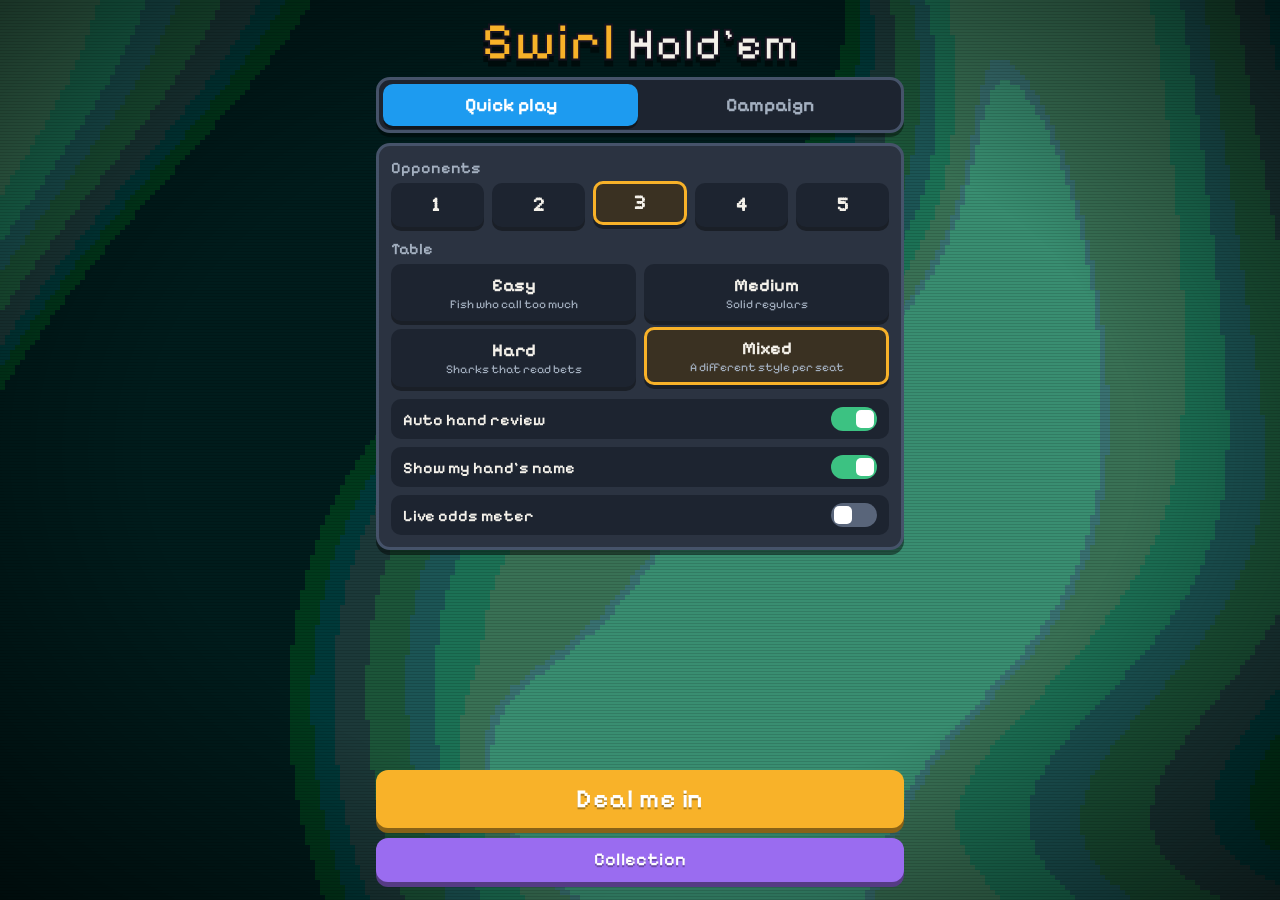
==== commit 4d4ad576: "v3: setup-first home, paged collection, simple review, pixel digits, overlap fixes Co-Authored-By: C" ====
--- a/index.html
+++ b/index.html
@@ -12,9 +12,10 @@
 <link rel="icon" href="icon-192.png">
 <link rel="manifest" href="manifest.webmanifest">
 <title>Swirl Hold'em</title>
-<link rel="preconnect" href="https://fonts.googleapis.com"><link rel="preconnect" href="https://fonts.gstatic.com" crossorigin><link rel="stylesheet" href="https://fonts.googleapis.com/css2?family=Pixelify+Sans:wght@500;700&family=Rubik:wght@400;500;600;700;800&display=swap">
+<link rel="preconnect" href="https://fonts.googleapis.com"><link rel="preconnect" href="https://fonts.gstatic.com" crossorigin><link rel="stylesheet" href="https://fonts.googleapis.com/css2?family=Pixelify+Sans:wght@400;500;600;700&display=swap">
 <style>
 :root{padding-top:env(safe-area-inset-top,0px);padding-bottom:env(safe-area-inset-bottom,0px)}
+@font-face{font-family:'PixNum';src:url([data-uri]) format('truetype');unicode-range:U+0030-0039;font-display:block}
 /* Layout: one-screen portrait table. Opponent seats across the top, board + pot in the middle,
    your cards and action buttons in the thumb zone. A single dark arcade world over a live paint swirl.
    Pixel face for titles; a sturdy rounded sans for every number so 2s and 5s never blur. */
@@ -40,6 +41,7 @@
   /* rarity */
   --r-common:#8b97a6; --r-rare:#1d9bf0; --r-epic:#9a6cf0; --r-legendary:#f8b229; --r-mythic:#ff4f8b;
 }
+[hidden]{display:none!important}
 html{box-sizing:border-box;height:100%}
 *,*::before,*::after{box-sizing:inherit}
 body{height:100%;margin:0;background:var(--ink);color:var(--text);font-family:var(--ui);font-size:16px;overflow:hidden;
@@ -485,6 +487,156 @@
 .card[data-cs="circuit"] .face svg{filter:drop-shadow(0 0 3px currentColor)}
 .card[data-cs="circuit"] .face::after{content:"";position:absolute;inset:0;z-index:3;pointer-events:none;background:linear-gradient(transparent 0 45%,rgba(60,255,154,.25) 50%,transparent 55%) 0 0/100% 300%;animation:scan 2.4s linear infinite}
 @keyframes scan{from{background-position:0 100%}to{background-position:0 -200%}}
+
+/* ================= V3: SIMPLER LAYOUT ================= */
+:root{--ui:'PixNum','Pixelify Sans','Courier New',ui-monospace,monospace;--px:'PixNum','Pixelify Sans','Courier New',ui-monospace,monospace}
+body{font-size:17px}
+.btn{font-weight:600;letter-spacing:.02em}
+.toast{animation:toastin .4s cubic-bezier(.2,1.6,.4,1),toastout .3s ease-in 1.7s forwards}
+
+/* home / setup */
+#home{gap:12px;padding-block:14px;justify-content:flex-start;overflow-y:auto}
+.logo{display:flex;justify-content:center;align-items:baseline;gap:12px;flex-wrap:wrap;margin-top:4px}
+.logo .l1,.logo .l2{display:inline-block}
+.logo .l1{font-size:clamp(40px,12vw,58px)}
+.logo .l2{font-size:clamp(34px,10vw,50px)}
+.modeswitch{display:grid;grid-template-columns:1fr 1fr;gap:4px;padding:4px;border-radius:14px;background:var(--panel-lo);border:3px solid var(--panel-hi);box-shadow:0 4px 0 rgba(0,0,0,.4)}
+.modeswitch button{border:0;border-radius:10px;padding:10px 6px;font-family:var(--px);font-size:19px;font-weight:700;background:transparent;color:var(--muted);cursor:pointer}
+#modeQuick[aria-selected="true"]{background:var(--blue);color:#fff;box-shadow:0 3px 0 rgba(0,0,0,.4)}
+#modeCamp[aria-selected="true"]{background:var(--red);color:#fff;box-shadow:0 3px 0 rgba(0,0,0,.4)}
+.toglist{display:flex;flex-direction:column;gap:8px}
+.homeactions{display:flex;flex-direction:column;gap:10px;margin-top:auto;padding-bottom:4px}
+.btn.big{font-size:26px;padding:15px}
+.arrow{flex:none;width:44px;height:44px;border:0;border-radius:10px;background:var(--red);color:#fff;font-family:var(--px);font-size:24px;font-weight:700;cursor:pointer;box-shadow:0 4px 0 rgba(0,0,0,.4)}
+.arrow:active{transform:translateY(3px);box-shadow:0 1px 0 rgba(0,0,0,.4)}
+.arrow:disabled{opacity:.3;pointer-events:none}
+.antenav{display:flex;align-items:center;gap:8px}
+.antetitle{flex:1;text-align:center;line-height:1.15;min-width:0}
+.antetitle b{display:block;font-family:var(--px);font-size:22px}
+.antetitle span{font-size:14px;color:var(--muted)}
+.blindcards{display:grid;grid-template-columns:repeat(3,1fr);gap:8px}
+.blindcard{background:var(--panel-lo);border:3px solid transparent;border-radius:12px;padding:10px 4px 8px;display:flex;flex-direction:column;align-items:center;gap:5px;cursor:pointer;position:relative;min-width:0}
+.blindcard[aria-pressed="true"]{border-color:var(--gold);background:#3a3122}
+.blindcard .bl{font-size:14px;font-weight:700;text-align:center;line-height:1.1}
+.blindcard .bs{font-size:12px;color:var(--muted);text-align:center;line-height:1.15}
+.blindcard.lock{opacity:.4}
+.blindcard.done::after{content:"";position:absolute;right:6px;top:6px;width:18px;height:18px;border-radius:50%;background:var(--green) url("data:image/svg+xml,%3Csvg xmlns='http://www.w3.org/2000/svg' viewBox='0 0 8 8' shape-rendering='crispEdges'%3E%3Cpath fill='%23fff' d='M1 4h1v1h1v1h1V5h1V4h1V3h1V2h1v1H7v1H6v1H5v1H4v1H3V6H2V5H1z'/%3E%3C/svg%3E") center/12px no-repeat}
+.blindinfo{margin:0;font-size:14.5px;line-height:1.35;color:#dfe4ec;text-align:center;min-height:2.7em}
+
+/* collection */
+#collection{justify-content:center;padding-block:14px}
+.colbox{padding:12px;display:flex;flex-direction:column;gap:12px;background:#3a4656;border-color:#5b6a80}
+.colhead{display:flex;align-items:center;gap:8px}
+.coltitle{flex:1;text-align:center;line-height:1.2;min-width:0}
+.coltitle b{display:block;font-family:var(--px);font-size:22px}
+.coltitle span{font-size:12px;letter-spacing:4px;color:var(--muted)}
+.colpage{background:#1f2632;border-radius:12px;padding:12px 10px;min-height:300px;display:grid;grid-template-columns:repeat(4,1fr);gap:12px 8px;align-content:start;box-shadow:inset 0 3px 0 rgba(0,0,0,.35)}
+.colpage.single{display:flex;flex-direction:column;align-items:center;justify-content:center;gap:12px;text-align:center}
+.citem{border:0;background:transparent;padding:0;cursor:pointer;display:flex;flex-direction:column;align-items:center;gap:4px;position:relative;min-width:0;transition:transform .15s}
+.citem .card{--w:min(17vw,72px)}
+.citem.sel{transform:translateY(-5px);filter:drop-shadow(0 0 7px var(--gold))}
+.citem.eq::after{content:"";position:absolute;top:-4px;right:2px;width:12px;height:12px;border-radius:50%;background:var(--gold);box-shadow:0 0 0 2px var(--ink)}
+.citem.locked .card,.citem.locked .swatch{filter:brightness(.32) saturate(.15)}
+.citem .lk{position:absolute;top:36%;left:50%;transform:translateX(-50%);width:20px;color:#fff;opacity:.85}
+.citem .swatch{width:min(17vw,64px);height:min(17vw,64px)}
+.citem .cn{font-size:12px;color:var(--muted);text-align:center;line-height:1.1}
+.colcaption{min-height:58px;text-align:center;display:flex;flex-direction:column;align-items:center;justify-content:center;gap:4px;font-size:16px;line-height:1.25}
+.colcaption small{font-size:13.5px;color:var(--muted)}
+#colBack{--c:#f0862a;font-size:22px}
+.packcount{font-size:16px;color:var(--muted)}
+.qlist{width:100%;display:flex;flex-direction:column;gap:6px;text-align:left}
+
+/* table: seats that never overlap */
+#game{position:relative}
+.topbar{min-height:34px}
+#opps{gap:8px;padding-block:2px}
+.seat{flex:1 1 30%;max-width:none}
+.seat-box{flex-direction:column;align-items:stretch;gap:3px;padding:5px 6px}
+.seat-top{display:flex;align-items:center;gap:6px;min-width:0}
+.seat-top .who{flex:1;min-width:0}
+.seat .st{font-size:11.5px;line-height:1}
+.seat .mini{position:static;display:flex;flex:none}
+.seat .mini .slot{width:24px;height:33.6px}
+.mini .slot>.card{--w:24px}
+.seat-bot{display:flex;align-items:center;gap:4px;min-height:20px;flex-wrap:wrap}
+.seat-bot .ck{flex:1}
+.seat .betchip,.seat .eqbadge,.seat .dbtn,.seat .thinking{position:static;transform:none}
+.seat .betchip{font-size:12px;padding:0 6px}
+.seat .dbtn{width:18px;height:18px;font-size:11px}
+.seat .eqbadge{font-size:12px}
+.seat .thinking{font-size:12px}
+.seat .ava{width:26px;height:26px;font-size:15px}
+.seat .token{--ts:28px}
+#hero{gap:3px}
+.herobet{height:22px;display:flex;align-items:center;justify-content:center}
+#hero .betchip{position:static;transform:none;top:auto}
+.heroinfo .dchip{background:#fff!important;color:var(--ink);border-color:#fff!important;font-weight:700}
+.heroinfo .eqchip{background:var(--violet)!important;border-color:#b796ff!important;color:#fff}
+#center{gap:6px;overflow:visible}
+#raiseTray{position:absolute;left:0;right:0;bottom:calc(var(--actH,70px) + 6px);z-index:30}
+#status{min-height:18px;font-size:15px}
+
+/* score modal */
+#scoreModal{position:fixed;inset:0;z-index:66;display:grid;place-items:center;padding:20px;background:rgba(10,8,16,.6);animation:fadein .2s}
+.scorecard{width:min(88vw,340px);padding:16px;display:flex;flex-direction:column;gap:10px;text-align:center;animation:modalpop .35s cubic-bezier(.2,1.6,.4,1)}
+@keyframes modalpop{from{transform:scale(.6);opacity:0}}
+.sc-title{font-family:var(--px);font-size:28px;font-weight:700;color:var(--gold);line-height:1}
+.sc-hand{font-size:16px;color:var(--muted)}
+.sc-lines{display:flex;flex-direction:column;gap:4px}
+.sc-line{display:flex;justify-content:space-between;gap:8px;background:var(--panel-lo);border-radius:8px;padding:6px 10px;font-size:16px;animation:fadein .2s both}
+.sc-line b{color:#ff7a70} .sc-line b.x{color:var(--gold)}
+.sc-eq{display:flex;align-items:center;justify-content:center;gap:8px;font-size:22px;font-weight:700}
+.sc-box{border-radius:10px;padding:5px 12px;color:#fff;font-size:24px;font-weight:700;min-width:84px;box-shadow:0 4px 0 rgba(0,0,0,.4)}
+.sc-box.c{background:var(--blue)} .sc-box.m{background:var(--red)}
+.sc-box.m.bump{animation:bump .3s cubic-bezier(.3,2,.5,1)}
+.sc-total{font-size:46px;font-weight:700;color:var(--gold);-webkit-text-stroke:2px var(--ink);text-shadow:0 4px 0 var(--ink);line-height:1;min-height:46px}
+.sc-tap{font-size:13px;color:var(--muted)}
+
+/* simple review */
+.rv{display:flex;flex-direction:column;gap:10px}
+.rv-top{display:flex;justify-content:space-between;align-items:flex-end;gap:10px;background:var(--panel-lo);border-radius:12px;padding:10px 12px}
+.rv-top .bigacc{font-size:42px;font-weight:700;line-height:1}
+.rv-top .k{font-size:13px;color:var(--muted)}
+.rv-top .net{font-size:26px;font-weight:700;text-align:right;line-height:1}
+.rv-list{display:flex;flex-direction:column;gap:6px}
+.rv-row{display:grid;grid-template-columns:1fr auto;gap:2px 8px;align-items:center;background:var(--panel-lo);border-radius:10px;padding:7px 10px;border-left:5px solid var(--cc)}
+.rv-row .what{font-size:15px;font-weight:600;min-width:0}
+.rv-row .what span{color:var(--muted);font-weight:400}
+.rv-row .g{font-size:13.5px;font-weight:700;color:var(--cc);display:flex;align-items:center;gap:5px;white-space:nowrap}
+.rv-row .sub{grid-column:1/-1;font-size:13.5px;color:var(--muted)}
+.rv-row .sub b{color:var(--text)}
+.rv-row .best{grid-column:1/-1;font-size:13.5px;color:var(--gold)}
+
+/* compact setup so it fits one phone screen */
+.setup-panel{padding:12px;gap:12px}
+.seg button{padding:8px 4px;font-size:18px}
+.seg.n2 button{padding:7px 4px}
+.seg button small{font-size:12px;margin-top:2px}
+.tog{padding:8px 12px}
+.tog small{font-size:12.5px}
+.field h3{margin:0 0 6px}
+
+.logo .l1{font-size:clamp(36px,11vw,54px)}
+.logo .l2{font-size:clamp(30px,9vw,46px)}
+#home{gap:10px}
+.seat .nm{font-size:14px}
+.seat-box{border-left:5px solid var(--sc,var(--panel-hi))}
+
+.seat-bot{flex-wrap:nowrap;overflow:hidden}
+.seat .betchip{padding:0 4px;font-size:11.5px}
+#center{gap:4px}
+.potrow{gap:8px}
+#pot{padding:3px 12px;font-size:19px}
+#hud{padding:6px 8px;gap:5px}
+.oddsbox{padding:4px 8px}
+.oddsbox .v{font-size:18px}
+@media (max-height:720px){
+  .seg.n2 button small{display:none}
+  .seg.n2 button{padding:10px 4px}
+  .logo .l1{font-size:40px}.logo .l2{font-size:34px}
+  #home{gap:8px;padding-block:10px}
+  .btn.big{padding:12px;font-size:24px}
+}
 
 #home{overflow-y:auto}
 /* ================= CARD BASE ================= */
@@ -636,73 +788,58 @@
 <div id="crt" aria-hidden="true"></div>
 
 <div id="app">
-  <!-- HOME -->
+  <!-- HOME = SETUP -->
   <section id="home" class="screen">
-    <div>
-      <div class="logo-cards" id="logoCards"></div>
-      <h1 class="logo" aria-label="Swirl Hold'em"><span class="l1" data-word="Swirl"></span><span class="l2" data-word="Hold'em"></span></h1>
+    <h1 class="logo" aria-label="Swirl Hold'em"><span class="l1" data-word="Swirl"></span> <span class="l2" data-word="Hold'em"></span></h1>
+    <div class="modeswitch" role="tablist" aria-label="Game mode">
+      <button role="tab" id="modeQuick" aria-selected="true">Quick play</button>
+      <button role="tab" id="modeCamp" aria-selected="false">Campaign</button>
     </div>
-    <div class="homebtns">
-      <div class="panel" id="progressCard"></div>
-      <button class="btn b-red" id="homeCampaign">Campaign</button>
-      <div class="row">
-        <button class="btn b-blue" id="homeInstant">Instant play<small>Your last table setup</small></button>
-        <button class="btn b-blue" id="homeQuick">Quick play<small>Choose the table</small></button>
+
+    <div class="panel setup-panel" id="quickPanel">
+      <div class="field"><h3>Opponents</h3><div class="seg n5" id="segOpp" role="group" aria-label="Number of opponents"></div></div>
+      <div class="field"><h3>Table</h3><div class="seg n2" id="segDiff" role="group" aria-label="Opponent skill"></div></div>
+      <div class="toglist" id="quickToggles"></div>
+    </div>
+
+    <div class="panel setup-panel" id="campPanel" hidden>
+      <div class="antenav">
+        <button class="arrow" id="antePrev" aria-label="Previous ante">&lt;</button>
+        <div class="antetitle"><b id="anteName"></b><span id="anteSub"></span></div>
+        <button class="arrow" id="anteNext" aria-label="Next ante">&gt;</button>
       </div>
-      <div class="row">
-        <button class="btn b-violet" id="homeCollection">Card styles</button>
-        <button class="btn b-green" id="homeCheats">Cheat sheets</button>
-      </div>
-      <div class="row">
-        <button class="btn b-grey" id="homeGrading">How grading works</button>
-        <button class="btn b-grey" id="homeSettings">Settings</button>
-      </div>
+      <div class="blindcards" id="blindCards"></div>
+      <p class="blindinfo" id="blindInfo"></p>
+      <div class="toglist" id="campToggles"></div>
     </div>
-    <div class="lifetime" id="lifetime"></div>
-  </section>
-
-  <!-- QUICK PLAY -->
-  <section id="quick" class="screen" hidden>
-    <div class="screenhead"><button class="iconbtn" data-back>Back</button><h2 class="title">Quick play</h2></div>
-    <div class="scroll" style="flex:1;min-height:0;padding-bottom:16px">
-      <div class="panel setup-panel">
-        <div class="field"><h3>Opponents</h3><div class="seg n5" id="segOpp" role="group" aria-label="Number of opponents"></div></div>
-        <div class="field"><h3>Table</h3><div class="seg n2" id="segDiff" role="group" aria-label="Opponent skill"></div></div>
-        <div class="field" id="quickToggles" style="display:flex;flex-direction:column;gap:8px"></div>
-        <button class="btn b-gold" id="quickPlay" style="font-size:24px;padding:15px">Deal me in</button>
-      </div>
+
+    <div class="homeactions">
+      <button class="btn b-gold big" id="primaryBtn">Deal me in</button>
+      <button class="btn b-violet" id="collectionBtn">Collection</button>
     </div>
   </section>
 
-  <!-- CAMPAIGN -->
-  <section id="campaign" class="screen" hidden>
-    <div class="screenhead"><button class="iconbtn" data-back>Back</button><h2 class="title">Campaign</h2></div>
-    <div id="anteList" class="scroll"></div>
-  </section>
-
   <!-- COLLECTION -->
   <section id="collection" class="screen" hidden>
-    <div class="screenhead"><button class="iconbtn" data-back>Back</button><h2 class="title">Card styles</h2></div>
-    <div class="scroll" style="flex:1;min-height:0">
-      <div class="showcase" id="showcase"></div>
-      <div id="showName" style="text-align:center;margin-bottom:14px;display:flex;gap:8px;justify-content:center;align-items:center;flex-wrap:wrap"></div>
-      <div id="styleGrid"></div>
-      <h2 class="title" style="font-size:24px;margin:6px 0 10px">Tables</h2>
-      <div id="themeGrid"></div>
+    <div class="colbox panel">
+      <div class="colhead">
+        <button class="arrow" id="colPrev" aria-label="Previous page">&lt;</button>
+        <div class="coltitle"><b id="colTitle">Booster packs</b><span id="colDots"></span></div>
+        <button class="arrow" id="colNext" aria-label="Next page">&gt;</button>
+      </div>
+      <div class="colpage" id="colPage"></div>
+      <div class="colcaption" id="colCaption"></div>
+      <button class="btn b-gold" id="colBack">Back</button>
     </div>
   </section>
 
   <!-- GAME -->
   <section id="game" class="screen" hidden>
     <div class="topbar">
-      <span class="chip lvlchip"></span>
-      <span class="chip num" id="blinds">10/20</span>
-      <span class="chip" id="accChip" hidden></span>
-      <span id="handNo" hidden></span>
+      <span id="handNo" hidden></span><span id="blinds" hidden></span>
       <span class="grow"></span>
-      <button class="iconbtn packbtn" hidden></button>
       <button class="iconbtn" id="cheatBtn" aria-label="Cheat sheets">?</button>
-      <button class="iconbtn" id="menuBtn">Menu</button>
+      <button class="iconbtn" id="menuBtn">Options</button>
     </div>
     <div id="bossbar" class="panel" hidden></div>
     <div id="opps"></div>
@@ -715,13 +852,13 @@
       <div id="status" aria-live="polite"></div>
     </div>
     <div id="hero">
-      <div class="betchip" id="heroBet" hidden></div>
+      <div class="herobet"><span class="betchip" id="heroBet" hidden></span></div>
       <div id="heroCards"><div class="slot"></div><div class="slot"></div></div>
-      <div class="dbtn" id="heroD" hidden>D</div>
-      <div class="eqbadge" id="heroEq" hidden></div>
       <div class="heroinfo">
+        <span class="chip dchip" id="heroD" hidden>D</span>
         <span class="chip">You <span id="heroChips" data-v="1000">$1000</span></span>
         <span class="chip" id="heroLabel" hidden></span>
+        <span class="chip eqchip" id="heroEq" hidden></span>
       </div>
     </div>
     <div id="hud" class="panel" hidden></div>
@@ -741,7 +878,7 @@
 <div id="scrim" hidden></div>
 <div id="sheet" class="sheet" hidden>
   <div class="grab"></div>
-  <div class="sheethead"><h2 id="sheetTitle">Hand review</h2><button class="btn b-grey closebtn" id="sheetClose">Close</button></div>
+  <div class="sheethead"><h2 id="sheetTitle">Cheat sheets</h2><button class="btn b-grey closebtn" id="sheetClose">Close</button></div>
   <div class="sheetBody" id="sheetBody"></div>
 </div>
 <div id="modal" class="panel" hidden></div>
@@ -1173,7 +1310,9 @@
   const g=(typeof G!=='undefined')?G:null;
   return new Promise((res,rej)=>setTimeout(()=>{b.classList.add('out');setTimeout(()=>{b.remove();(g&&g.dead)?rej('abort'):res();},340);},hold));
 }
-function toast(text){const t=document.createElement('div');t.className='toast';t.textContent=text;document.body.appendChild(t);setTimeout(()=>t.remove(),3200);}
+const TQ=[];let tBusy=false;
+function toast(text){if(TQ.includes(text)) return;TQ.push(text);if(!tBusy) nextToast();}
+function nextToast(){const t=TQ.shift();if(!t){tBusy=false;return;}tBusy=true;const el=document.createElement('div');el.className='toast';el.textContent=t;document.body.appendChild(el);setTimeout(()=>{el.remove();nextToast();},2100);}
 function tweenNum(el,to,prefix='$'){
   const from=+el.dataset.v||0;el.dataset.v=to;
   if(from===to){el.textContent=prefix+to.toLocaleString('en-US');return;}
@@ -1198,7 +1337,7 @@
   {id:'hard',name:'Hard',sub:'Sharks that read bets'},
   {id:'mixed',name:'Mixed',sub:'A different style per seat'}
 ];
-const NAMES=[['Lucky Lou','#e2a020'],['Dee Dee','#d6457a'],['Big Mo','#3a8fd8'],['Sly Vic','#4aa36c'],['Nina','#a361d6'],['Tex','#d8633a'],['Rizzo','#3fb3b0'],['Mags','#c0425a'],['Duke','#6f7fd8'],['Penny','#d0943a']];
+const NAMES=[['Lou','#e2a020'],['Dee Dee','#d6457a'],['Big Mo','#3a8fd8'],['Vic','#4aa36c'],['Nina','#a361d6'],['Tex','#d8633a'],['Rizzo','#3fb3b0'],['Mags','#c0425a'],['Duke','#6f7fd8'],['Penny','#d0943a']];
 const LEVELS=[[10,20],[15,30],[25,50],[50,100],[75,150],[100,200],[150,300],[200,400],[300,600],[500,1000]];
 
 /* ---------- campaign ---------- */
@@ -1244,10 +1383,10 @@
 function nextCampaignMatch(){for(let a=0;a<ANTES.length;a++)for(let s=0;s<3;s++) if(!isBeaten(a,s)) return [a,s];return null;}
 function campaignConfig(a,s){
   const A=ANTES[a];
-  if(s<2) return {mode:'campaign',a,s,title:`Ante ${a+1}: ${s?'Big':'Small'} Blind`,opps:A[s?'big':'small'].map(st=>({style:st})),blindsEvery:8,rule:{}};
+  if(s<2) return {mode:'campaign',a,s,title:`Ante ${a+1}: ${s?'Big':'Small'} Blind`,opps:A[s?'big':'small'].map(st=>({style:st})),blindsEvery:8,rule:{noHud:true}};
   const B=BOSSES[A.boss];
   return {mode:'campaign',a,s,title:`Ante ${a+1}: ${B.name}`,boss:B,opps:[{style:B.style,boss:B,chips:B.chips,mods:B.mods}],
-    blindsEvery:B.blindsEvery||8,rule:{ante:!!B.ante,noLabel:!!B.noLabel,noHud:!!B.noHud,fog:!!B.fog}};
+    blindsEvery:B.blindsEvery||8,rule:{ante:!!B.ante,noLabel:!!B.noLabel,noHud:true,fog:!!B.fog}};
 }
 function quickConfig(){
   const n=S().opp,d=S().diff;const pool=['fish','rock','reg','shark','maniac'].sort(()=>Math.random()-.5);
@@ -1388,7 +1527,9 @@
   else chosenEV=raiseEV(d,d.amount);
   const best=opts.reduce((a,b)=>b.ev>a.ev?b:a,opts[0]);
   const bestEV=Math.max(best.ev,chosenEV);
-  const unit=Math.max(d.pot,d.bb*2);const loss=Math.max(0,bestEV-chosenEV);const lf=loss/unit;
+  /* measure a loss against the chips this decision put at stake, not the whole pot */
+  const stake=d.act==='call'?d.toCall:(d.act==='raise'||d.act==='allin')?d.amount-d.myBet:(d.toCall||d.pot*.5);
+  const unit=Math.max(d.bb*2,stake);const loss=Math.max(0,bestEV-chosenEV);const lf=loss/unit;
   let cls=lf<.02?'best':lf<.06?'excellent':lf<.13?'good':lf<.25?'inacc':lf<.5?'mistake':'blunder';
   if(loss<d.bb*.5&&['inacc','mistake','blunder'].includes(cls)) cls='good';
   if(cls==='best'){
@@ -1472,7 +1613,6 @@
      board:[],deck:[],currentBet:0,minRaise:20,raises:0,street:0,dead:false,decisions:[],snaps:[],lastReview:null,pending:null,
      rule:cfg.rule||{},blindsEvery:cfg.blindsEvery||10,accSum:0,accN:0,streak:0};
   buildTable();show('game');
-  renderLevelChips();
   if(G.boss){baseSwirl('boss',3);Music.setTheme('boss');bossIntro().then(()=>playLoop());}
   else{baseSwirl(themePalette(),3);Music.setTheme('table');playLoop();}
 }
@@ -1672,7 +1812,7 @@
     await flyChips($('#pot'),w.human?$('#heroCards'):seatEl(w).querySelector('.seat-box'),8);
     tweenNum($('#potNum'),0);renderSeats();
     if(w.human){sfx.win();flashSwirl('win');const c=center($('#heroCards'));burst(c.x,c.y,30);}
-    await banner(w.human?'Everyone folded':`${w.name} takes it`,[[`+${money(total)}`,'var(--gold)']],w.human?'var(--gold)':'var(--text)',null,1100);
+    if(!w.human) await banner(`${w.name} takes it`,[[`+${money(total)}`,'var(--gold)']],'var(--text)',null,1100);
   }else{
     for(const p of contenders) if(!p.human) flipSeatCards(p);
     if(G.rule.fog){const el=$$('#heroCards .card')[1];if(el) el.classList.add('up');}
@@ -1702,7 +1842,7 @@
       if(catOf(hs)===catOf(mainScore)) G.nearMiss=catOf(hs)>=1?'Lost by a kicker!':'So close!';else if(catOf(mainScore)-catOf(hs)===1) G.nearMiss='One step short!';}
     if(heroWins){G.heroScore=scores.get(G.human);G.heroCat=catOf(G.heroScore);}
     snap(`${who} with ${handTitle(mainScore).toLowerCase()} (${handDetail(mainScore).toLowerCase()}).`,{kind:'end'});
-    await banner(handTitle(mainScore),[[handDetail(mainScore),'var(--blue)'],[who,heroWins?'var(--gold)':'var(--red)']],heroWins?'var(--gold)':'var(--text)',null,1700);
+    if(!(heroWins&&mainWinners.length===1)) await banner(handTitle(mainScore),[[handDetail(mainScore),'var(--blue)'],[who,heroWins?'var(--gold)':'var(--red)']],heroWins?'var(--gold)':'var(--text)',null,1500);
     for(const [p,amt] of payouts){p.chips+=amt;if(p.human) G.heroWon+=amt;await flyChips($('#pot'),p.human?$('#heroCards'):seatEl(p).querySelector('.seat-box'),Math.min(10,3+Math.ceil(amt/G.bb/3)));}
     tweenNum($('#potNum'),0);renderSeats();setStatus(`${who}: ${shortName(mainScore)}`);
     if(heroIn&&heroWins&&G.players.some(p=>p.allIn)){SAVE.stats.allinWins++;G.allinWin=true;}
@@ -1769,11 +1909,15 @@
     G.pending={reject};
     const A=$('#actions');A.className='two';A.innerHTML='';
     const has=G.lastReview&&G.lastReview.mine.length;
+    const go=()=>{closeModal();G.pending=null;G.nextHand=null;setActionsWaiting();resolve();};
+    G.nextHand=go;
     const rv=btn('Review hand','b-blue',()=>openReview());
-    const nx=btn('Next hand','b-gold',()=>{closeSheet();G.pending=null;setActionsWaiting();resolve();});
+    const nx=btn('Next hand','b-gold',go);
+    if(!has) rv.disabled=true;
     A.append(rv,nx);$('#hud').hidden=true;
-    const g=G;if(S().coach&&has) setTimeout(()=>{if(!g.dead&&g.pending&&$('#sheet').hidden) openReview();},900);
-    else if(S().autoNext){nx.classList.add('auto');setTimeout(()=>{if(!g.dead&&g.pending&&g.pending.reject===reject&&$('#sheet').hidden&&$('#modal').hidden) nx.click();},1700);}
+    const g=G;
+    if(S().coach&&has) setTimeout(()=>{if(!g.dead&&g.pending&&g.pending.reject===reject&&$('#modal').hidden) openReview();},450);
+    else if(S().autoNext){nx.classList.add('auto');setTimeout(()=>{if(!g.dead&&g.pending&&g.pending.reject===reject&&$('#modal').hidden&&$('#sheet').hidden) nx.click();},1700);}
     rv.addEventListener('click',()=>nx.classList.remove('auto'));
   });
 }
@@ -1785,25 +1929,23 @@
   const O=$('#opps');O.innerHTML='';
   G.players.filter(p=>!p.human).forEach(p=>{
     const st=STYLES[p.style];const el=document.createElement('div');el.className='seat';el.dataset.id=p.id;
-    el.innerHTML=`<div class="seat-box">${p.boss?'':`<div class="ava" style="--a:${p.color}">${p.name[0]}</div>`}<div class="who"><div class="nm">${p.name}</div><div class="ck" data-v="${p.chips}">${money(p.chips)}</div></div></div>
-      <div class="styletag" style="--t:${p.boss?'var(--red)':st.color}">${p.boss?'Boss':st.label}</div>
-      <div class="mini"><div class="slot"></div><div class="slot"></div></div>
-      <div class="betchip" hidden></div><div class="dbtn" hidden>D</div><div class="eqbadge" hidden></div><div class="thinking" hidden>thinking…</div>`;
-    if(p.boss) el.querySelector('.seat-box').prepend(tokenEl(p.boss.icon,p.boss.color,32));
+    el.innerHTML=`<div class="seat-box"><div class="seat-top">${p.boss||G.players.length>3?'':`<div class="ava" style="--a:${p.color}">${p.name[0]}</div>`}<div class="who"><div class="nm">${p.name}</div><div class="st" style="color:${p.boss?'#ff7a70':st.color}">${p.boss?'Boss':st.label}</div></div><div class="mini"><div class="slot"></div><div class="slot"></div></div></div>
+      <div class="seat-bot"><span class="ck" data-v="${p.chips}">${money(p.chips)}</span><span class="dbtn" hidden>D</span><span class="betchip" hidden></span><span class="eqbadge" hidden></span><span class="thinking" hidden>…</span></div></div>`;
+    if(p.boss) el.querySelector('.seat-top').prepend(tokenEl(p.boss.icon,p.boss.color,28));
+    el.querySelector('.seat-box').style.setProperty('--sc',p.color);
     O.appendChild(el);
   });
   const n=G.players.length-1;
-  O.querySelectorAll('.seat').forEach(s=>{s.style.flexBasis=n===1?'62%':n===2||n===4?'calc((100% - 8px)/2)':'calc((100% - 16px)/3)';s.style.maxWidth=n<=2||n===4?'200px':'150px';});
+  O.querySelectorAll('.seat').forEach(s=>{s.style.flex=n===1?'0 1 62%':(n===2||n===4)?'1 1 calc((100% - 8px)/2)':'1 1 calc((100% - 16px)/3)';s.style.maxWidth=n===1?'240px':(n===2||n===4)?'50%':'34%';});
   const B=$('#board');B.innerHTML='';for(let i=0;i<5;i++){const s=document.createElement('div');s.className='slot';B.appendChild(s);}
   const D=$('#deck');D.innerHTML='';for(let i=0;i<3;i++){const c=makeCard(null);c.style.setProperty('--w','30px');D.appendChild(c);}
-  sizeCards();
   $('#heroChips').dataset.v=G.human.chips;$('#heroChips').textContent=money(G.human.chips);
   const bb=$('#bossbar');bb.hidden=!G.boss;
   if(G.boss){const B=G.boss.boss;bb.innerHTML='';bb.appendChild(tokenEl(B.icon,B.color,38));
     bb.insertAdjacentHTML('beforeend',`<div class="bmeta"><div style="display:flex;justify-content:space-between;gap:8px;align-items:baseline"><span class="bn">${B.name}</span><span class="hpnum" id="bossHp"></span></div><div class="hpwrap"><div class="lag" id="hpLag"></div><div class="hp" id="hpBar"></div></div><div class="brule">${B.short}</div></div>`);
     updateBossBar(false);}
-  $('#accChip').hidden=true;
   setActionsWaiting();
+  requestAnimationFrame(sizeCards);
 }
 function updateBossBar(hit){
   if(!G.boss) return;const b=G.boss;const f=clamp(b.chips/b.matchStart,0,1)*100;
@@ -1811,12 +1953,19 @@
   if(hit){const bb=$('#bossbar');bb.classList.remove('hit');void bb.offsetWidth;bb.classList.add('hit');}
 }
 function updateBlinds(){$('#blinds').textContent=`${G.sb}/${G.bb}`+(G.ante?` +${G.ante}`:'');}
+/* card sizes follow the space actually available, so nothing overlaps on short screens */
 function sizeCards(){
-  const g=$('#game');const W=Math.min(innerWidth,560)-32,H=innerHeight;
-  const bw=Math.floor(Math.min((W-24)/5,H*.092,74));const hw=Math.floor(Math.min(W*.24,H*.125,96));
-  g.style.setProperty('--bw',bw+'px');g.style.setProperty('--hw',hw+'px');
+  const g=$('#game');if(g.hidden) return;
+  const W=Math.min(innerWidth,560)-32;
+  const hw=Math.floor(clamp(Math.min(W*.22,innerHeight*.105),46,92));
+  g.style.setProperty('--hw',hw+'px');
+  const ch=$('#center').clientHeight;
+  const bw=Math.floor(clamp(Math.min((W-24)/5,(ch-66)/1.4,74),28,74));
+  g.style.setProperty('--bw',bw+'px');
+  g.style.setProperty('--actH',$('#actions').offsetHeight+'px');
 }
 addEventListener('resize',()=>{if(G&&!G.dead) sizeCards();});
+if(window.ResizeObserver){const ro=new ResizeObserver(()=>{if(G&&!G.dead) sizeCards();});ro.observe($('#center'));}
 const seatEl=p=>document.querySelector(`.seat[data-id="${p.id}"]`);
 function seatSlot(p,i){return p.human?$('#heroCards').children[i]:seatEl(p).querySelectorAll('.mini .slot')[i];}
 function resetTableVisuals(){
@@ -1859,7 +2008,7 @@
     <div class="oddsbox"><div class="k">${free?'Price':'Break-even'}</div><div class="v">${free?'Free':pct(d.req)}<small>${free?'check costs $0':freq(d.req)}</small></div></div>
     <div class="verdict" style="--vc:${dc}">${free?'Free<br>card':good?'Call<br>pays':'Call<br>loses'}</div></div>
     <div class="dots" style="--dc:${dc}">${Array.from({length:20},(_,i)=>`<i class="${i<on?'on':''}"></i>`).join('')}${free?'':`<div class="be" style="left:calc(${(d.req*100).toFixed(1)}% - 1.5px)"></div>`}</div>
-    <div class="hudnote"><span>${outs}</span><span>${d.eqA<d.eq-.025?`vs random cards: ${pct(d.eq)}`:d.nOpp>1?`against ${d.nOpp} hands`:''}</span></div>`;
+    ${outs?`<div class="hudnote"><span>${outs}</span></div>`:''}`;
 }
 attachTilt($('#heroCards'));
 
@@ -1888,7 +2037,6 @@
   G.lastReview={net,handNo:G.handNo,snaps:G.snaps,decs,mine,handAcc,oppAcc,
     players:G.players.map(p=>({id:p.id,name:p.name,human:p.human,style:p.style,color:p.color,boss:p.boss,hand:p.hand.slice(),out:p.out&&!p.hand.length,folded:p.folded,foldedAt:G.foldedAt[p.id],
       score:p.hand.length?evalHand(p.hand.concat(G.board)):0,winner:(G.lastWinners||[]).includes(p)}))};
-  if(handAcc!=null){const c=$('#accChip');c.hidden=false;c.textContent=`Accuracy ${(G.accSum/G.accN).toFixed(1)}`;}
 }
 const ICO={start:'<svg viewBox="0 0 16 16" fill="currentColor"><path d="M3 3h2v10H3zM13 3v10L6 8z"/></svg>',prev:'<svg viewBox="0 0 16 16" fill="currentColor"><path d="M12 3v10L5 8z"/></svg>',
   play:'<svg viewBox="0 0 16 16" fill="currentColor"><path d="M5 3v10l8-5z"/></svg>',pause:'<svg viewBox="0 0 16 16" fill="currentColor"><path d="M4 3h3v10H4zM9 3h3v10H9z"/></svg>',
@@ -1896,40 +2044,24 @@
 let RP={idx:0,timer:null};
 function clsIcon(cls,size){const c=CLS[cls];return `<span class="cico" style="--cc:${c.c}${size?';width:'+size+'px;height:'+size+'px':''}">${c.sym}</span>`;}
 function avatarHtml(p,size=24){return p.boss?`<span class="token" style="--tc:${p.boss.color};--ts:${size}px">${ICON_SVG[p.boss.icon]}</span>`:`<span class="ava" style="--a:${p.color}">${p.human?'Y':p.name[0]}</span>`;}
+const cap1=t=>t.charAt(0).toUpperCase()+t.slice(1);
 function openReview(){
-  const R=G.lastReview;if(!R) return;
-  openSheet('Hand review',true);const B=$('#sheetBody');B.innerHTML='';
-  const counts={};R.mine.forEach(d=>counts[d.cls]=(counts[d.cls]||0)+1);
+  const R=G.lastReview;if(!R||!R.mine.length) return;
   const acc=R.handAcc;
-  B.insertAdjacentHTML('beforeend',`<div class="acchead">
-    <div><div class="accnum" style="color:${acc==null?'var(--muted)':accColor(acc)}">${acc==null?'–':acc.toFixed(1)}</div><div class="lbl">Your accuracy</div></div>
-    <div class="accbar"><div class="vsrow"><span>Hand ${R.handNo}</span><b style="color:${R.net>0?'var(--gold)':R.net<0?'var(--red)':'var(--text)'}">${smoney(R.net)}</b></div>
-      ${R.oppAcc.map(o=>`<div class="vsrow"><span>${o.name}</span><b>${o.acc.toFixed(1)}</b></div>`).join('')}
-      <div class="vsrow"><span>Your session</span><b>${G.accN?(G.accSum/G.accN).toFixed(1):'–'}</b></div></div></div>`);
-  if(R.mine.length) B.insertAdjacentHTML('beforeend',`<div class="cls-row">${CLS_ORDER.filter(k=>counts[k]).map(k=>`<span class="clsbadge">${clsIcon(k)}${counts[k]} ${CLS[k].n}</span>`).join('')}</div>`);
-  else B.insertAdjacentHTML('beforeend',`<p class="note">You didn't make a decision this hand. Replay it to see what everyone was thinking.</p>`);
-  B.insertAdjacentHTML('beforeend',`<div class="replay"><div class="evalbar" id="evalbar"><div class="fill"></div><div class="ev"></div></div><div class="rtable" id="rtable"></div></div>
-    <div class="narr" id="narr"></div><div class="timeline" id="tline"></div>
-    <div class="rctrl"><button class="btn b-grey" id="rStart">${ICO.start}</button><button class="btn b-grey" id="rPrev">${ICO.prev}</button><button class="btn b-gold" id="rPlay">${ICO.play}</button><button class="btn b-grey" id="rNext">${ICO.next}</button></div>`);
-  if(R.mine.length){
-    B.insertAdjacentHTML('beforeend','<h4>Your decisions</h4><div class="moments" id="moments"></div>');
-    const M=$('#moments');
-    R.mine.forEach(d=>{const i=R.snaps.findIndex(s=>s.dec===d);const b=document.createElement('button');b.className='moment';
-      b.innerHTML=`${clsIcon(d.cls,26)}<span class="ms"><b>${STREETS[d.street]}: you ${actText(d)}</b><span>${CLS[d.cls].n}${d.cls==='best'||d.cls==='master'?'':` · best was ${d.best.label.toLowerCase()}`}</span></span>`;
-      b.onclick=()=>{stopReplay();goSnap(i);$('#rtable').scrollIntoView({behavior:'smooth',block:'nearest'});};M.appendChild(b);});
-  }
-  B.insertAdjacentHTML('beforeend',`<p class="note">The gold bar shows your chance to win against the cards they actually held, step by step. Grades use only what you could know at the time, so a good decision can still lose a hand.</p>`);
-  const T=$('#tline');
-  R.snaps.forEach((s,i)=>{const b=document.createElement('button');
-    if(s.dec&&s.dec.human){b.className='hd';b.style.setProperty('--cc',CLS[s.dec.cls].c);b.textContent=CLS[s.dec.cls].sym;}
-    else if(s.kind==='street') b.className='street';
-    b.setAttribute('aria-label',`Step ${i+1}`);b.onclick=()=>{stopReplay();goSnap(i);};T.appendChild(b);});
-  $('#rStart').onclick=()=>{stopReplay();goSnap(0);};
-  $('#rPrev').onclick=()=>{stopReplay();goSnap(Math.max(0,RP.idx-1));};
-  $('#rNext').onclick=()=>{stopReplay();goSnap(Math.min(R.snaps.length-1,RP.idx+1));};
-  $('#rPlay').onclick=()=>{if(RP.timer) stopReplay();else startReplay();};
-  goSnap(0);startReplay();
-}
+  const rows=R.mine.slice(-6).map(d=>{const c=CLS[d.cls];const good=d.cls==='master'||d.cls==='best';
+    return `<div class="rv-row" style="--cc:${c.c}"><div class="what">${STREETS[d.street]} <span>· ${cap1(actText(d))}</span></div><div class="g">${clsIcon(d.cls,20)}${c.n}</div>
+      <div class="sub">Win <b>${pct(d.eqA)}</b> · ${d.toCall?`needed <b>${pct(d.req)}</b>`:'free to check'}${d.outs?` · ${d.outs} outs`:''}</div>
+      ${good?'':`<div class="best">Best: ${d.best.label}${d.loss>=1?` (about ${money(d.loss)} better)`:''}</div>`}</div>`;}).join('');
+  openModal(`<div class="rv"><div class="rv-top"><div><div class="bigacc" style="color:${accColor(acc)}">${acc.toFixed(1)}</div><div class="k">Accuracy</div></div>
+    <div><div class="net" style="color:${R.net>0?'var(--gold)':R.net<0?'var(--red)':'var(--text)'}">${smoney(R.net)}</div><div class="k" style="text-align:right">This hand</div></div></div>
+    <div class="rv-list">${rows}</div>
+    <div class="btnrow"><button class="btn b-grey" id="rvClose">Close</button><button class="btn b-gold" id="rvNext">Next hand</button></div></div>`);
+  $('#rvClose').onclick=()=>{sfx.btn();closeModal();};
+  $('#rvNext').onclick=()=>{sfx.btn();closeModal();if(G&&G.nextHand) G.nextHand();};
+  sfx.flip();
+}
+/* replay viewer kept for later; not shown in the current UI */
+function openReplay(){}
 function startReplay(){
   const R=G.lastReview;if(RP.idx>=R.snaps.length-1) goSnap(0);
   $('#rPlay').innerHTML=ICO.pause;
@@ -1998,11 +2130,10 @@
 }
 const SETTINGS=[
   ['music','Music','Chiptune soundtrack'],['sound','Sound effects','Cards, chips and wins'],
-  ['coach','Auto hand review','Opens the replay after hands you played'],['hud','Live odds meter','Your odds, break-even and outs on your turn'],
-  ['handName','Show my hand\'s name','Turn off to practise reading hands yourself'],['thoughts','Opponent thoughts live','See their reasoning as they act'],
-  ['autoNext','Auto-deal next hand','Deals the next hand on its own when there\'s nothing to review'],['fast','Fast dealing','Shorter animations']
+  ['coach','Auto hand review','Shows your grades after each hand'],['handName','Show my hand\'s name','Turn off to practise reading hands'],
+  ['hud','Live odds meter','Your odds and break-even on your turn'],['fast','Fast dealing','Shorter animations']
 ];
-function settingsHtml(){return SETTINGS.map(([k,l,s])=>`<button class="tog" data-k="${k}" role="switch" aria-checked="${!!S()[k]}"><span>${l}<small>${s}</small></span><span class="sw"></span></button>`).join('');}
+function settingsHtml(keys,compact){return SETTINGS.filter(s=>!keys||keys.includes(s[0])).map(([k,l,s])=>`<button class="tog" data-k="${k}" role="switch" aria-checked="${!!S()[k]}"><span>${l}${compact?'':`<small>${s}</small>`}</span><span class="sw"></span></button>`).join('');}
 function wireSettings(root){
   root.querySelectorAll('.tog[data-k]').forEach(b=>b.onclick=()=>{
     const k=b.dataset.k;S()[k]=!S()[k];b.setAttribute('aria-checked',S()[k]);persist();audio();sfx.btn();
@@ -2010,15 +2141,9 @@
     if(G&&!G.dead){if(k==='handName') updateHeroLabel();if(k==='hud'&&!S().hud) $('#hud').hidden=true;}
   });
 }
-function openSettings(){
-  openModal(`<h2>Settings</h2>${settingsHtml()}${statGrid()}<button class="btn b-grey" id="resetBtn">Reset all progress</button><button class="btn b-gold" id="setDone">Done</button>`);
-  wireSettings($('#modal'));$('#setDone').onclick=()=>{sfx.btn();closeModal();};
-  $('#resetBtn').onclick=()=>{const b=$('#resetBtn');if(b.dataset.armed){localStorage.removeItem(STORE_KEY);SAVE=load();persist();closeModal();renderHome();toast('Progress reset');}
-    else{b.dataset.armed=1;b.textContent='Tap again to erase everything';b.className='btn b-red';}};
-}
 function openMenu(){
-  openModal(`<h2>Paused</h2><div class="statgrid"><div>This table<b>${G.cfg.title}</b></div><div>Session accuracy<b style="color:${G.accN?accColor(G.accSum/G.accN):'var(--text)'}">${G.accN?(G.accSum/G.accN).toFixed(1):'–'}</b></div></div>
-    ${settingsHtml()}<button class="btn b-green" id="mCheat">Cheat sheets</button>
+  const keys=['music','sound','coach','handName',...(G.cfg.mode==='quick'?['hud']:[]),'fast'];
+  openModal(`<h2>Options</h2>${settingsHtml(keys)}<button class="btn b-green" id="mCheat">Cheat sheets</button>
     <div class="btnrow"><button class="btn b-red" id="mQuit">Leave table</button><button class="btn b-gold" id="mResume">Resume</button></div>`);
   wireSettings($('#modal'));
   $('#mCheat').onclick=()=>{closeModal();openCheats();};
@@ -2026,9 +2151,10 @@
   $('#mQuit').onclick=()=>{sfx.btn();leaveTable();};
 }
 function leaveTable(){
+  const camp=G&&G.cfg.mode==='campaign';
   if(G){G.dead=true;if(G.pending) try{G.pending.reject('abort');}catch(e){}}
-  closeModal();closeSheet();$$('#fx .banner,#fx .actpop,#fx .flycard,#fx .chipfly,#fx .bubble,#bossIntro').forEach(e=>e.remove());
-  if(G&&G.cfg.mode==='campaign') openCampaign();else renderHome();
+  closeModal();closeSheet();$$('#fx .banner,#fx .actpop,#fx .flycard,#fx .chipfly,#fx .bubble,#bossIntro,#scoreModal').forEach(e=>e.remove());
+  renderHome(camp?'camp':'quick');
 }
 
 /* ---------- match end + unlocks ---------- */
@@ -2055,12 +2181,12 @@
         <div class="btnrow">${reward?'<button class="btn b-violet" id="eEquip">Equip</button>':'<button class="btn b-grey" id="eMap">Map</button>'}<button class="btn b-gold" id="eNext">${nextCampaignMatch()?'Next match':'Campaign map'}</button></div>`);
       if(reward){const R=$('#rewardShow');[51,46,41].forEach((c,i)=>{const el=makeCard(c,'up',reward);el.dataset.fixed=1;el.style.setProperty('--w','64px');el.style.animation=`tokspin 1.1s ${i*.15}s cubic-bezier(.2,1.4,.4,1) both`;R.appendChild(el);});attachTilt(R);
         $('#eEquip').onclick=()=>{applyCardStyle(reward);sfx.unlock();$('#eEquip').textContent='Equipped';};}
-      else $('#eMap').onclick=()=>{closeModal();openCampaign();};
-      $('#eNext').onclick=()=>{closeModal();const n=nextCampaignMatch();if(n) openMatchInfo(n[0],n[1]);else openCampaign();};
+      else $('#eMap').onclick=()=>{closeModal();leaveTable();};
+      $('#eNext').onclick=()=>{closeModal();const n=nextCampaignMatch();if(n) startMatch(campaignConfig(n[0],n[1]));else leaveTable();};
     }else{
       openModal(`<h2 style="color:var(--red)">Busted</h2><p style="text-align:center">${cfg.boss?`“${cfg.boss.lines.win}”`:'You ran out of chips.'} Your best hand review is one tap away, or jump straight back in.</p>${sum}
         <button class="btn b-gold" id="eRetry" style="font-size:24px;padding:15px">Run it back</button><button class="btn b-grey" id="eMap">Campaign map</button>`);
-      $('#eMap').onclick=()=>{closeModal();openCampaign();};
+      $('#eMap').onclick=()=>{closeModal();leaveTable();};
       $('#eRetry').onclick=()=>{closeModal();startMatch(campaignConfig(cfg.a,cfg.s));};
     }
   }else{
@@ -2075,93 +2201,99 @@
 /* =====================================================================
    SCREENS
    ===================================================================== */
-const SCREENS=['home','quick','campaign','collection','game'];
-function show(id){SCREENS.forEach(s=>$('#'+s).hidden=s!==id);if(id!=='game'){Music.setTheme('menu');baseSwirl(id==='collection'?'shop':'menu');}}
-
-function renderHome(){
+const SCREENS=['home','collection','game'];
+const HOME={mode:'quick',ante:null,sel:null};
+function show(id){SCREENS.forEach(s=>$('#'+s).hidden=s!==id);if(id!=='game') Music.setTheme('menu');}
+function renderHome(mode){
   if(G) G.dead=true;
+  if(mode) HOME.mode=mode;
   show('home');
   $$('.logo [data-word]').forEach(w=>{if(!w.children.length) w.innerHTML=[...w.dataset.word].map((ch,i)=>`<span style="--i:${i}">${ch}</span>`).join('');});
-  const LC=$('#logoCards');LC.innerHTML='';
-  [51,46,41,36,31].forEach((c,i)=>{const el=makeCard(c,'up');el.style.setProperty('--w','46px');bobify(el);el.style.marginTop=(Math.abs(i-2)*7)+'px';LC.appendChild(el);});
-  const n=nextCampaignMatch();
-  $('#homeCampaign').innerHTML=`Campaign<small>${n?`Ante ${n[0]+1}: ${n[1]===2?BOSSES[ANTES[n[0]].boss].name:n[1]?'Big Blind':'Small Blind'}`:'All antes cleared'}</small>`;
-  renderProgressCard();
-  const s=SAVE.stats;
-  $('#lifetime').textContent=s.hands?`Lifetime accuracy ${s.accN?(s.accSum/s.accN).toFixed(1):'–'} over ${s.hands} hands`:'Every decision you make is graded so you can see exactly where chips leak.';
-}
-function renderQuick(){
-  show('quick');
+  const camp=HOME.mode==='camp';
+  $('#modeQuick').setAttribute('aria-selected',!camp);$('#modeCamp').setAttribute('aria-selected',camp);
+  $('#quickPanel').hidden=camp;$('#campPanel').hidden=!camp;
+  baseSwirl(camp?'boss':themePalette(),1);
+  if(camp) renderCampPanel();else renderQuickPanel();
+}
+function renderQuickPanel(){
   const so=$('#segOpp');so.innerHTML='';
-  for(let i=1;i<=5;i++){const b=document.createElement('button');b.textContent=i;b.setAttribute('aria-pressed',S().opp===i);b.onclick=()=>{audio();sfx.btn();S().opp=i;persist();renderQuick();};so.appendChild(b);}
+  for(let i=1;i<=5;i++){const b=document.createElement('button');b.textContent=i;b.setAttribute('aria-pressed',S().opp===i);b.onclick=()=>{audio();sfx.btn();S().opp=i;persist();renderQuickPanel();};so.appendChild(b);}
   const sd=$('#segDiff');sd.innerHTML='';
-  DIFFS.forEach(d=>{const b=document.createElement('button');b.innerHTML=`${d.name}<small>${d.sub}</small>`;b.setAttribute('aria-pressed',S().diff===d.id);b.onclick=()=>{audio();sfx.btn();S().diff=d.id;persist();renderQuick();};sd.appendChild(b);});
-  const T=$('#quickToggles');T.innerHTML=SETTINGS.filter(s=>['coach','hud','handName','thoughts'].includes(s[0])).map(([k,l,s])=>`<button class="tog" data-k="${k}" role="switch" aria-checked="${!!S()[k]}"><span>${l}<small>${s}</small></span><span class="sw"></span></button>`).join('');
-  wireSettings(T);
-}
-function openCampaign(){
-  show('campaign');
-  const L=$('#anteList');L.innerHTML='';let scrollTo=null;
-  ANTES.forEach((A,a)=>{
-    const B=BOSSES[A.boss];const locked=!isAvail(a,0);
-    const el=document.createElement('div');el.className='panel ante'+(locked?' locked':'');
-    el.innerHTML=`<div class="ah"><b>Ante ${a+1}</b><span>${A.name}</span></div><div class="tokens"></div>
-      <div class="reward">${SAVE.unlocked.includes(A.reward)?'Reward claimed:':'Boss reward:'} <b>${styleById(A.reward).name} cards</b></div>`;
-    const T=el.querySelector('.tokens');
-    [['Small','#1d9bf0',A.small],['Big','#e2a020',A.big],[B.name,B.color,null]].forEach(([lab,col,lineup],s)=>{
-      const b=document.createElement('button');const done=isBeaten(a,s),av=isAvail(a,s);
-      b.className='tokbtn'+(done?' done':'')+(!av?' lock':'')+(av&&!done?' avail':'');
-      b.appendChild(s===2?tokenEl(B.icon,B.color,50):tokenEl(null,col,50,lab[0]));
-      b.insertAdjacentHTML('beforeend',`<span class="tl">${s===2?'Boss':lab+' blind'}</span><span class="ts">${s===2?B.short:lineup.map(x=>STYLES[x].label).join(' + ')}</span>`);
-      b.onclick=()=>{audio();sfx.btn();openMatchInfo(a,s);};
-      T.appendChild(b);if(av&&!done&&!scrollTo) scrollTo=el;
-    });
-    L.appendChild(el);
+  DIFFS.forEach(d=>{const b=document.createElement('button');b.innerHTML=`${d.name}<small>${d.sub}</small>`;b.setAttribute('aria-pressed',S().diff===d.id);b.onclick=()=>{audio();sfx.btn();S().diff=d.id;persist();renderQuickPanel();};sd.appendChild(b);});
+  const T=$('#quickToggles');T.innerHTML=settingsHtml(['coach','handName','hud'],true);wireSettings(T);
+  $('#primaryBtn').textContent='Deal me in';$('#primaryBtn').disabled=false;
+}
+function renderCampPanel(){
+  const next=nextCampaignMatch();
+  if(HOME.ante==null) HOME.ante=next?next[0]:ANTES.length-1;
+  const a=HOME.ante;
+  if(HOME.sel==null||!isAvail(a,HOME.sel)) HOME.sel=(next&&next[0]===a)?next[1]:(isAvail(a,0)?0:null);
+  const A=ANTES[a],B=BOSSES[A.boss];
+  $('#anteName').textContent=`Ante ${a+1}: ${A.name}`;
+  $('#anteSub').textContent=`Boss reward: ${styleById(A.reward).name} cards`;
+  $('#antePrev').disabled=a===0;$('#anteNext').disabled=a===ANTES.length-1;
+  const C=$('#blindCards');C.innerHTML='';
+  [['Small blind','#1d9bf0',A.small],['Big blind','#e2a020',A.big],['Boss',B.color,null]].forEach(([lab,col,lineup],s)=>{
+    const done=isBeaten(a,s),av=isAvail(a,s);
+    const b=document.createElement('button');b.className='blindcard'+(done?' done':'')+(av?'':' lock');b.setAttribute('aria-pressed',HOME.sel===s);
+    b.appendChild(s===2?tokenEl(B.icon,B.color,48):tokenEl(null,col,48,lab[0]));
+    b.insertAdjacentHTML('beforeend',`<span class="bl">${s===2?B.name:lab}</span><span class="bs">${s===2?B.short:lineup.map(x=>STYLES[x].label).join(' + ')}</span>`);
+    b.onclick=()=>{audio();sfx.btn();if(!av){$('#blindInfo').textContent='Beat the previous blind to unlock this one.';return;}HOME.sel=s;renderCampPanel();};
+    C.appendChild(b);
   });
-  if(scrollTo) setTimeout(()=>scrollTo.scrollIntoView({block:'center'}),60);
-}
-function openMatchInfo(a,s){
-  const cfg=campaignConfig(a,s);const B=cfg.boss;
-  openModal(`<div style="display:flex;justify-content:center" id="miTok"></div><h2>${B?B.name:(s?'Big Blind':'Small Blind')}</h2>
-    <p style="text-align:center;color:var(--muted)">Ante ${a+1}: ${ANTES[a].name}</p>
-    ${B?`<p style="text-align:center;font-style:italic">“${B.lines.intro}”</p><p><b>Boss rule:</b> ${B.rule}</p>`:''}
-    <div class="statgrid">${cfg.opps.map(o=>`<div>${B?'Stack':STYLES[o.style].label}<b>${money(o.chips||1000)}</b></div>`).join('')}<div>Your stack<b>$1,000</b></div><div>Blinds rise<b>every ${cfg.blindsEvery} hands</b></div></div>
-    <p class="note">${B?`Win to unlock <b>${styleById(ANTES[a].reward).name}</b> cards.`:tipFor(cfg.opps.map(o=>o.style))}</p>
-    <div class="btnrow"><button class="btn b-grey" id="miBack">Back</button><button class="btn ${B?'b-red':'b-gold'}" id="miGo">${B?'Fight':'Play'}</button></div>`);
-  $('#miTok').appendChild(B?tokenEl(B.icon,B.color,84):tokenEl(null,s?'#e2a020':'#1d9bf0',84,s?'B':'S'));
-  $('#miBack').onclick=()=>{sfx.btn();closeModal();};
-  $('#miGo').onclick=()=>{audio();sfx.raise();closeModal();startMatch(cfg);};
+  const sel=HOME.sel;
+  $('#blindInfo').innerHTML=sel==null?'Clear the earlier antes to unlock this one.':sel===2?`<b>${B.name}:</b> ${B.rule}`:tipFor(A[sel?'big':'small']);
+  const T=$('#campToggles');T.innerHTML=settingsHtml(['coach','handName'],true);wireSettings(T);
+  const pb=$('#primaryBtn');pb.disabled=sel==null;
+  pb.textContent=sel!=null&&isBeaten(a,sel)?'Replay match':SAVE.campaign.beaten.length?'Continue campaign':'Start campaign';
 }
 function tipFor(styles){
   const tips={fish:'Fish call too much: bet your good hands bigger and skip the bluffs.',rock:'Rocks fold a lot: steal their blinds, but fold when they raise.',
-    reg:'Regulars follow pot odds: mix up your bets so they can\'t read you.',shark:'Sharks read bet sizes: don\'t pay off big bets without a strong hand.',maniac:'Maniacs bluff constantly: call them down with medium hands.'};
+    reg:'Regulars follow pot odds: mix up your bet sizes.',shark:'Sharks read bet sizes: don\'t pay off big bets without a strong hand.',maniac:'Maniacs bluff constantly: call them down with medium hands.'};
   return [...new Set(styles)].map(s=>tips[s]).join(' ');
 }
 
-/* ---------- collection ---------- */
-let PREVIEW=null;
-function openCollection(){
-  show('collection');PREVIEW=S().cardStyle;renderCollection();renderThemes();
-}
+/* ---------- collection: packs, card styles, tables ---------- */
+const COL={page:0,sel:null};
+function colPages(){const n=Math.ceil(CARD_STYLES.length/8);const pages=[{k:'packs',t:'Booster packs'}];for(let i=0;i<n;i++) pages.push({k:'cards',i,t:`Card styles ${i+1}/${n}`});pages.push({k:'tables',t:'Tables'});return pages;}
+function openCollection(page=0){show('collection');baseSwirl('shop',1);COL.page=page;COL.sel=null;renderCollection();}
 function renderCollection(){
-  const sc=$('#showcase');sc.innerHTML='';
-  [51,46,41].forEach(c=>{const el=makeCard(c,'up',PREVIEW);el.dataset.fixed=1;el.style.setProperty('--w','78px');bobify(el);sc.appendChild(el);});
-  const st=styleById(PREVIEW);const [rn,rc]=RARITY[st.rar];
-  $('#showName').innerHTML=`<span class="px" style="font-size:22px;font-weight:700">${st.name}</span> <span class="rar" style="--rc:${rc}">${rn}</span>${PREVIEW===S().cardStyle?' <span style="color:var(--gold);font-weight:600">Equipped</span>':''}`;
-  const Gd=$('#styleGrid');Gd.innerHTML='';
-  CARD_STYLES.forEach(s=>{
-    const un=SAVE.unlocked.includes(s.id);const [rn,rc]=RARITY[s.rar];
-    const t=document.createElement('div');t.className='stile'+(S().cardStyle===s.id?' eq':'')+(un?'':' locked');
-    t.innerHTML=`<div class="prev"></div>${un?'':`<span class="lockbadge">${ICON_SVG.lock.replace('<svg','<svg style="width:10px;height:10px;vertical-align:-1px"')} Locked</span>`}
-      <div class="sn">${s.name}</div><div><span class="rar" style="--rc:${rc}">${rn}</span></div><div class="req">${un?(S().cardStyle===s.id?'Equipped':'Unlocked'):s.req}</div>`;
-    const P=t.querySelector('.prev');[51,38].forEach(c=>{const el=makeCard(c,'up',s.id);el.dataset.fixed=1;el.style.setProperty('--w','52px');P.appendChild(el);});
-    const b=document.createElement('button');b.className='btn '+(un?(S().cardStyle===s.id?'b-grey':'b-gold'):'b-grey');
-    b.textContent=un?(S().cardStyle===s.id?'Equipped':'Equip'):'Preview';
-    b.onclick=()=>{audio();sfx.btn();PREVIEW=s.id;if(un){applyCardStyle(s.id);sfx.unlock();}renderCollection();$('#collection .scroll').scrollTo({top:0,behavior:'smooth'});};
-    t.appendChild(b);Gd.appendChild(t);
-  });
-}
-attachTilt($('#showcase'));
+  const pages=colPages();COL.page=clamp(COL.page,0,pages.length-1);const pg=pages[COL.page];
+  $('#colTitle').textContent=pg.t;$('#colDots').textContent=pages.map((_,i)=>i===COL.page?'●':'○').join(' ');
+  $('#colPrev').disabled=COL.page===0;$('#colNext').disabled=COL.page===pages.length-1;
+  const PG=$('#colPage');PG.className='colpage';PG.innerHTML='';const CP=$('#colCaption');CP.innerHTML='';
+  if(pg.k==='packs'){
+    const p=P();ensureQuests();persist();PG.classList.add('single');
+    PG.innerHTML=(p.packs?`<div class="pack" id="colPack"><span>Swirl</span><b>PACK</b><span>Tap to open</span></div><div class="packcount">${p.packs} pack${p.packs>1?'s':''} ready</div>`
+      :`<p style="margin:0;font-size:18px;line-height:1.4">No packs yet.<br><span style="color:var(--muted);font-size:15px">Play some more hands to earn them.</span></p>`)+
+      `<div class="qlist">${p.quests.map(q=>{const d=questDef(q.id);return `<div class="quest"><span>${d.text}</span><span>${q.prog}/${d.goal}</span><i><b style="width:${q.prog/d.goal*100}%"></b></i></div>`;}).join('')}</div>`;
+    const cp=$('#colPack');if(cp) cp.onclick=openPack;
+    CP.innerHTML=`<span>Level ${p.level}</span><small>${p.xp} / ${xpNeed(p.level)} XP to the next pack</small>`;
+  }
+  if(pg.k==='cards'){
+    CARD_STYLES.slice(pg.i*8,pg.i*8+8).forEach(st=>{
+      const un=SAVE.unlocked.includes(st.id);
+      const b=document.createElement('button');b.className='citem'+(un?'':' locked')+(S().cardStyle===st.id?' eq':'')+(COL.sel===st.id?' sel':'');
+      const c=makeCard(48,'up',st.id);c.dataset.fixed=1;b.appendChild(c);
+      if(!un) b.insertAdjacentHTML('beforeend',`<span class="lk">${ICON_SVG.lock}</span>`);
+      b.onclick=()=>{audio();COL.sel=st.id;if(un){applyCardStyle(st.id);sfx.unlock();}else sfx.btn();renderCollection();};
+      PG.appendChild(b);
+    });
+    const sel=styleById(COL.sel||S().cardStyle);const [rn,rc]=RARITY[sel.rar];const un=SAVE.unlocked.includes(sel.id);
+    CP.innerHTML=`<span><b>${sel.name}</b> <span class="rar" style="--rc:${rc}">${rn}</span></span><small>${un?(S().cardStyle===sel.id?'Equipped':'Tap to equip'):sel.req}</small>`;
+  }
+  if(pg.k==='tables'){
+    THEMES.forEach(t=>{
+      const own=P().themes.includes(t.id);const pal=PALETTES[t.id];
+      const b=document.createElement('button');b.className='citem'+(own?'':' locked')+(themePalette()===t.id?' eq':'')+(COL.sel===t.id?' sel':'');
+      b.innerHTML=`<span class="swatch sm" style="background:radial-gradient(circle at 35% 35%,${rgb(pal[2])},${rgb(pal[0])} 45%,${rgb(pal[1])})"></span><span class="cn">${t.name}</span>${own?'':`<span class="lk">${ICON_SVG.lock}</span>`}`;
+      b.onclick=()=>{audio();sfx.btn();COL.sel=t.id;setSwirl(t.id,2);if(own){P().theme=t.id;persist();BASE_SWIRL=t.id;}else setTimeout(()=>setSwirl(BASE_SWIRL),1600);renderCollection();};
+      PG.appendChild(b);
+    });
+    const t=THEMES.find(x=>x.id===(COL.sel||themePalette()))||THEMES[0];const [rn,rc]=RARITY[t.rar];const own=P().themes.includes(t.id);
+    CP.innerHTML=`<span><b>${t.name}</b> <span class="rar" style="--rc:${rc}">${rn}</span></span><small>${own?(themePalette()===t.id?'In use':'Tap to use'):'Found in booster packs'}</small>`;
+  }
+}
 
 /* ---------- cheat sheets ---------- */
 const CHEAT_TABS=[['hands','Starting hands'],['ranks','Hand rankings'],['odds','Outs & odds'],['pot','Pot odds'],['play','Strategy'],['words','Glossary']];
@@ -2240,18 +2372,17 @@
 /* =====================================================================
    WIRING
    ===================================================================== */
-$('#homeCampaign').onclick=()=>{audio();sfx.btn();openCampaign();};
-$('#homeQuick').onclick=()=>{audio();sfx.btn();renderQuick();};
-$('#homeCollection').onclick=()=>{audio();sfx.btn();openCollection();};
-$('#homeCheats').onclick=()=>{audio();sfx.btn();openCheats();};
-$('#homeSettings').onclick=()=>{audio();sfx.btn();openSettings();};
-$('#homeGrading').onclick=()=>{audio();sfx.btn();openHowGraded();};
-$$('[data-back]').forEach(b=>b.onclick=()=>{sfx.btn();renderHome();});
-$('#quickPlay').onclick=()=>{audio();sfx.raise();startMatch(quickConfig());};
+$('#modeQuick').onclick=()=>{audio();sfx.btn();renderHome('quick');};
+$('#modeCamp').onclick=()=>{audio();sfx.btn();renderHome('camp');};
+$('#antePrev').onclick=()=>{sfx.btn();HOME.ante=Math.max(0,HOME.ante-1);HOME.sel=null;renderCampPanel();};
+$('#anteNext').onclick=()=>{sfx.btn();HOME.ante=Math.min(ANTES.length-1,HOME.ante+1);HOME.sel=null;renderCampPanel();};
+$('#primaryBtn').onclick=()=>{audio();sfx.raise();if(HOME.mode==='camp'){if(HOME.sel!=null) startMatch(campaignConfig(HOME.ante,HOME.sel));}else startMatch(quickConfig());};
+$('#collectionBtn').onclick=()=>{audio();sfx.btn();openCollection();};
+$('#colPrev').onclick=()=>{sfx.btn();COL.page--;COL.sel=null;renderCollection();};
+$('#colNext').onclick=()=>{sfx.btn();COL.page++;COL.sel=null;renderCollection();};
+$('#colBack').onclick=()=>{sfx.btn();renderHome();};
 $('#menuBtn').onclick=()=>{audio();sfx.btn();openMenu();};
 $('#cheatBtn').onclick=()=>{audio();sfx.btn();openCheats();};
-$$('.packbtn').forEach(b=>b.onclick=openPack);
-$('#homeInstant').onclick=()=>{audio();sfx.raise();startMatch(quickConfig());};
 document.addEventListener('pointerdown',()=>audio(),{once:true});
 if('serviceWorker' in navigator&&location.protocol==='https:'&&!/claude\.ai|claudeusercontent/.test(location.hostname)){
   navigator.serviceWorker.register('sw.js').catch(()=>{});
@@ -2322,8 +2453,8 @@
     if(G.streak>=2) bon.push([`${G.streak} win streak`,'×',+(1+.25*(G.streak-1)).toFixed(2)]);
     if(p.charm>0){bon.push(['Lucky charm','×',2]);p.charm--;}
     if(info.won>=G.bb*25) bon.push(['Big pot','×',1.5]);
-    const score=await scoreBurst(info.won,bon);
-    xp+=Math.round(score/6);p.totalScore=(p.totalScore||0)+score;
+    const score=await scoreModal(info.won,bon,info.cat==null?'Everyone folded':handTitle(info.score),info.cat==null?'':handDetail(info.score));
+    xp+=Math.min(150,Math.round(score/40));p.totalScore=(p.totalScore||0)+score;
   }else if(info.nearMiss){
     popAt($('#heroCards'),info.nearMiss,'var(--violet)');xp+=20;
   }
@@ -2348,19 +2479,11 @@
 }
 function gainXP(xp){
   const p=P();p.xp+=xp;
-  const anchor=$('#game').hidden?null:$('.lvlchip');
-  if(anchor) popAt(anchor,`+${xp} XP`,'var(--teal)');
   while(p.xp>=xpNeed(p.level)){p.xp-=xpNeed(p.level);p.level++;p.packs++;
-    setTimeout(()=>{sfx.unlock();flashSwirl('win',2200,3);if(!$('#game').hidden) banner(`Level ${p.level}`,[['Booster pack earned','var(--violet)']],'var(--teal)',innerHeight*.4,1300).catch(()=>{});else toast(`Level ${p.level}! Booster pack earned`);},400);}
+    toast(`Level ${p.level}: booster pack earned`);}
   renderLevelChips();
 }
-function packDropFx(n){
-  const b=$('#game').hidden?null:$('#game .packbtn');
-  sfx.unlock();
-  if(b){b.hidden=false;const c=center($('#board'));const t=document.createElement('div');t.className='packfly';t.textContent='Pack!';fx.appendChild(t);
-    const d=center(b);t.animate([{transform:`translate(${c.x-32}px,${c.y-44}px) scale(.3) rotate(-20deg)`},{transform:`translate(${c.x-32}px,${c.y-80}px) scale(1.3) rotate(6deg)`,offset:.35},{transform:`translate(${d.x-32}px,${d.y-44}px) scale(.35) rotate(0)`}],{duration:1100,easing:'cubic-bezier(.3,1.2,.4,1)'}).onfinish=()=>{t.remove();burst(d.x,d.y,20,['#9a6cf0','#fff','#f8b229']);};}
-  toast(n>1?`${n} booster packs found!`:'Booster pack found!');
-}
+function packDropFx(n){sfx.unlock();toast(n>1?`${n} booster packs earned. Open them in Collection`:'Booster pack earned. Open it in Collection');}
 
 /* ---------- chips × mult score burst (Balatro-style) ---------- */
 function scoreBurst(chips,bon){
@@ -2429,7 +2552,7 @@
       else if(item.kind==='charm'){R.appendChild(tokenEl('star','#f8b229',110));R.firstChild.classList.add('spin');}
       else R.innerHTML=`<div class="xpbig num">+${item.amt}</div>`;
       const use=$('#pkUse');if(use) use.onclick=()=>{if(item.kind==='style') applyCardStyle(item.id);else{p.theme=item.id;persist();if(G&&!G.dead&&!G.boss) baseSwirl(item.id);}use.textContent='Done';sfx.btn();};
-      $('#pkNext').onclick=()=>{sfx.btn();if(p.packs) openPack();else{closeModal();if(!$('#home').hidden) renderHome();}};
+      $('#pkNext').onclick=()=>{sfx.btn();if(p.packs) openPack();else closeModal();if(!$('#collection').hidden) renderCollection();};
     },650);
   };
 }
@@ -2458,6 +2581,40 @@
 
 addEventListener('unhandledrejection',e=>{if(e.reason==='abort') e.preventDefault();});
 
+/* ---------- chips × mult as a clear modal ---------- */
+function scoreModal(chips,bon,title,sub){
+  return new Promise(res=>{
+    const g=G;const M=document.createElement('div');M.id='scoreModal';
+    M.innerHTML=`<div class="panel scorecard"><div class="sc-title">${title}</div>${sub?`<div class="sc-hand">${sub}</div>`:''}
+      <div class="sc-lines"></div>
+      <div class="sc-eq"><span class="sc-box c">${chips.toLocaleString('en-US')}</span><span>×</span><span class="sc-box m" id="scM">1</span></div>
+      <div class="sc-total"></div><div class="sc-tap">Tap to continue</div></div>`;
+    document.body.appendChild(M);
+    const L=M.querySelector('.sc-lines'),mEl=M.querySelector('#scM'),tot=M.querySelector('.sc-total');
+    let mult=1,i=0,done=false,score=0,timer=null;
+    const finish=()=>{if(done) return;done=true;clearTimeout(timer);M.remove();res(score);};
+    M.onclick=()=>{if(i>bon.length) finish();};
+    const step=S().fast?220:340;
+    const next=()=>{
+      if(g.dead){finish();return;}
+      if(i<bon.length){
+        const [name,op,v]=bon[i++];mult=op==='+'?mult+v:mult*v;mult=Math.round(mult*100)/100;
+        L.insertAdjacentHTML('beforeend',`<div class="sc-line"><span>${name}</span><b class="${op==='×'?'x':''}">${op}${v} mult</b></div>`);
+        mEl.textContent=mult;mEl.classList.remove('bump');void mEl.offsetWidth;mEl.classList.add('bump');tone(300+i*90,.08,'square',.05);
+        timer=setTimeout(next,step);
+      }else{
+        i++;score=Math.round(chips*mult);
+        const t0=performance.now(),dur=450;
+        const tick=now=>{const k=Math.min(1,(now-t0)/dur);tot.textContent='+'+Math.round(score*(1-Math.pow(1-k,3))).toLocaleString('en-US')+' pts';if(k<1) requestAnimationFrame(tick);};
+        requestAnimationFrame(tick);
+        if(mult>=6){sfx.bigwin();flashSwirl('win',2400,4);const c=center(tot);burst(c.x,c.y,50,['#ef4f45','#f8b229','#fff','#1d9bf0'],1.2);}else sfx.win();
+        timer=setTimeout(finish,S().fast?1300:1900);
+      }
+    };
+    timer=setTimeout(next,250);
+  });
+}
+
 renderHome();
 
 </script>
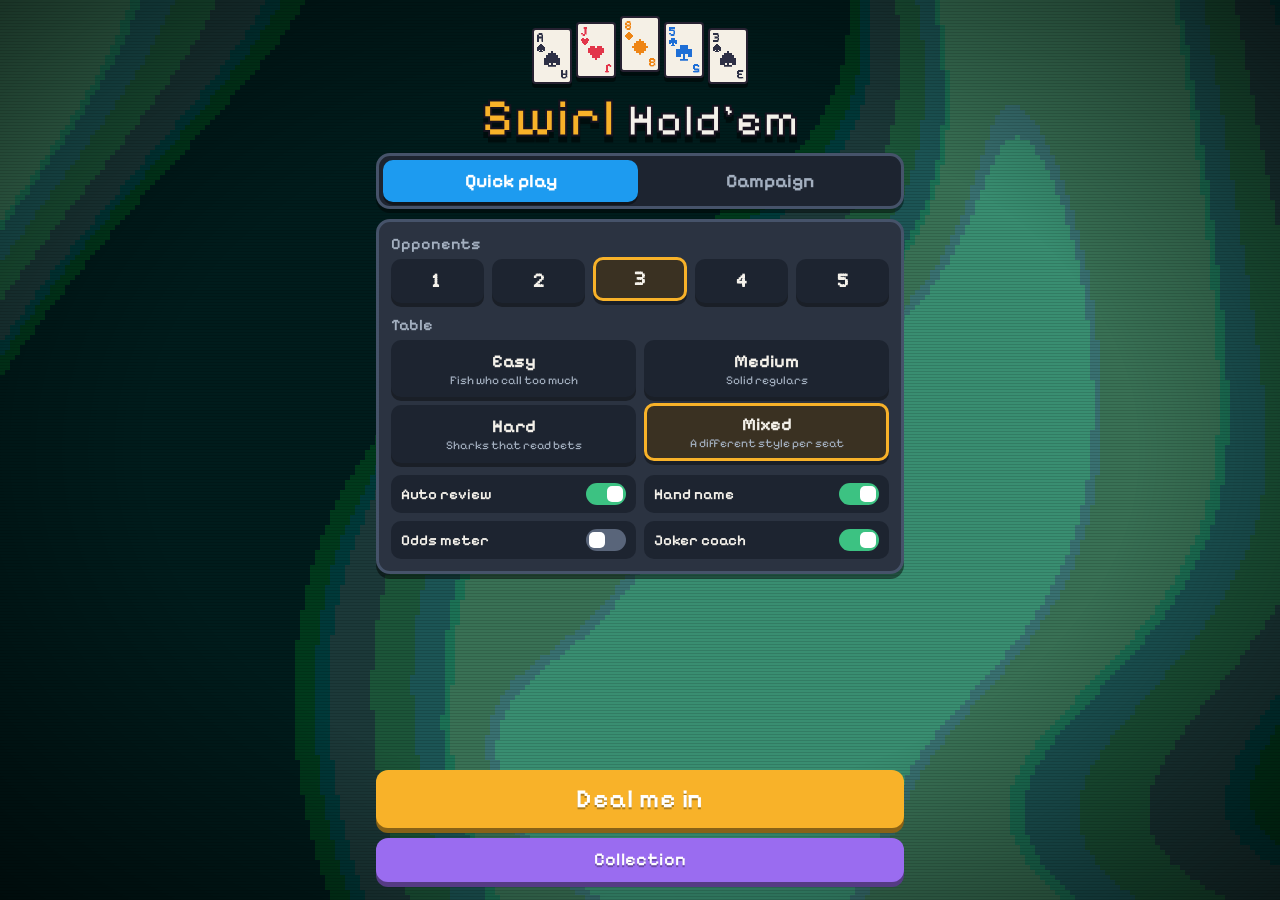
==== commit d24eee85: "v3.1: Joker coach, hand reveals, fold hindsight, realistic bet sizing, tiered collection Co-Authored" ====
--- a/index.html
+++ b/index.html
@@ -15,7 +15,7 @@
 <link rel="preconnect" href="https://fonts.googleapis.com"><link rel="preconnect" href="https://fonts.gstatic.com" crossorigin><link rel="stylesheet" href="https://fonts.googleapis.com/css2?family=Pixelify+Sans:wght@400;500;600;700&display=swap">
 <style>
 :root{padding-top:env(safe-area-inset-top,0px);padding-bottom:env(safe-area-inset-bottom,0px)}
-@font-face{font-family:'PixNum';src:url([data-uri]) format('truetype');unicode-range:U+0030-0039;font-display:block}
+@font-face{font-family:'PixNum';src:url([data-uri]) format('truetype');unicode-range:U+0030-0039;font-display:block}
 /* Layout: one-screen portrait table. Opponent seats across the top, board + pot in the middle,
    your cards and action buttons in the thumb zone. A single dark arcade world over a live paint swirl.
    Pixel face for titles; a sturdy rounded sans for every number so 2s and 5s never blur. */
@@ -637,6 +637,36 @@
   #home{gap:8px;padding-block:10px}
   .btn.big{padding:12px;font-size:24px}
 }
+
+/* ================= V4 ================= */
+.logo-cards{display:flex;justify-content:center;gap:4px;min-height:62px;margin:2px 0 -4px}
+.hasbadge{position:relative}
+.badge{position:absolute;top:-8px;right:-6px;min-width:24px;height:24px;padding:0 6px;border-radius:12px;background:var(--red);color:#fff;font-size:14px;
+  display:grid;place-items:center;box-shadow:0 0 0 3px var(--ink),0 3px 0 rgba(0,0,0,.4);animation:packpulse 1s ease-in-out infinite}
+.seat.shown .mini{opacity:1!important}
+.seat.folded.shown .mini .card{filter:brightness(.7) saturate(.6)}
+.sc-beat{font-size:14px;color:#dfe4ec;background:var(--panel-lo);border-radius:8px;padding:6px 10px;line-height:1.35}
+.rv-fold{background:var(--panel-lo);border-left:5px solid var(--cc);border-radius:10px;padding:8px 10px;font-size:14px;line-height:1.35}
+#coach{display:flex;gap:10px;align-items:flex-start;padding:8px 10px;font-size:14px;line-height:1.35;border-color:#9a6cf0}
+#coach.in{animation:fadein .3s}
+#coach .jk{flex:none;width:44px;height:48px;animation:jbob 1.6s ease-in-out infinite}
+#coach .jk svg{width:100%;height:100%}
+@keyframes jbob{50%{transform:translateY(-3px) rotate(-4deg)}}
+#coach .jt{min-width:0;color:#e8ecf2}
+#coach .jt b{color:var(--gold);font-weight:600}
+#modal .tog{padding:8px 12px}
+
+.toglist{display:grid;grid-template-columns:1fr 1fr;gap:8px}
+.toglist .tog{padding:8px 10px;font-size:15px;gap:6px}
+.toglist .tog .sw{width:40px;height:22px}
+.toglist .tog .sw::after{width:16px;height:16px}
+.toglist .tog[aria-checked="true"] .sw::after{left:21px}
+.rv-row{padding:6px 9px}
+.rv-row .what{font-size:14px}
+.rv-row .sub{font-size:13px}
+.rv-row .bst{color:var(--gold)}
+.rv-top{padding:8px 12px}
+.rv-top .bigacc{font-size:38px}
 
 #home{overflow-y:auto}
 /* ================= CARD BASE ================= */
@@ -790,6 +820,7 @@
 <div id="app">
   <!-- HOME = SETUP -->
   <section id="home" class="screen">
+    <div class="logo-cards" id="logoCards" aria-hidden="true"></div>
     <h1 class="logo" aria-label="Swirl Hold'em"><span class="l1" data-word="Swirl"></span> <span class="l2" data-word="Hold'em"></span></h1>
     <div class="modeswitch" role="tablist" aria-label="Game mode">
       <button role="tab" id="modeQuick" aria-selected="true">Quick play</button>
@@ -815,7 +846,7 @@
 
     <div class="homeactions">
       <button class="btn b-gold big" id="primaryBtn">Deal me in</button>
-      <button class="btn b-violet" id="collectionBtn">Collection</button>
+      <button class="btn b-violet hasbadge" id="collectionBtn">Collection</button>
     </div>
   </section>
 
@@ -858,10 +889,10 @@
         <span class="chip dchip" id="heroD" hidden>D</span>
         <span class="chip">You <span id="heroChips" data-v="1000">$1000</span></span>
         <span class="chip" id="heroLabel" hidden></span>
-        <span class="chip eqchip" id="heroEq" hidden></span>
       </div>
     </div>
     <div id="hud" class="panel" hidden></div>
+    <div id="coach" class="panel" hidden></div>
     <div id="raiseTray" class="panel" hidden>
       <div class="presets" id="presets"></div>
       <input type="range" id="raiseRange" min="0" max="100" step="5" aria-label="Raise amount">
@@ -1023,7 +1054,7 @@
    ===================================================================== */
 const STORE_KEY='swirlholdem_v2';
 const DEFAULTS={
-  settings:{opp:3,diff:'mixed',coach:true,hud:false,handName:true,thoughts:false,music:true,sound:true,fast:false,autoNext:true,cardStyle:'classic'},
+  settings:{opp:3,diff:'mixed',coach:true,hud:false,handName:true,thoughts:false,music:true,sound:true,fast:false,autoNext:true,jcoach:true,reveal:true,cardStyle:'classic'},
   prog:{xp:0,level:1,theme:'felt',themes:['felt'],charm:0,pity:0,quests:[],packs:0,totalScore:0},
   stats:{hands:0,won:0,net:0,vpip:0,accSum:0,accN:0,cls:{master:0,best:0,excellent:0,good:0,inacc:0,mistake:0,blunder:0},bigHands:0,allinWins:0,streak:0,bestStreak:0},
   campaign:{beaten:[]},
@@ -1079,6 +1110,8 @@
   blinds(){[300,450,600].forEach((f,i)=>tone(f,.1,'square',.05,i*.09));},
   hit(){tone(160,.18,'sawtooth',.08,0,-90);tone(90,.25,'square',.05,.03);},
   unlock(){[659,784,988,1318,1568,1976].forEach((f,i)=>tone(f,.12,'triangle',.06,i*.06));},
+  pack(){[523,659,784,1046].forEach((f,i)=>{tone(f,.14,'triangle',.07,i*.09);tone(f*2,.08,'square',.02,i*.09+.04);});tone(1568,.3,'triangle',.05,.4);},
+  sparkle(){[1318,1568,2093,1760,2349,2637].forEach((f,i)=>tone(f,.09,'triangle',.045,i*.07));},
   boss(){[110,104,98,92].forEach((f,i)=>tone(f,.3,'sawtooth',.07,i*.18));tone(55,1.2,'square',.05,.1);}
 };
 const mtof=m=>440*Math.pow(2,(m-69)/12);
@@ -1486,7 +1519,7 @@
     toCall,pot,nOpp:opps.length,oppIds:opps.map(o=>o.id),foldy:opps.map(o=>o.human?1:o.params.foldy),
     canRaise:p.chips>toCall&&opps.some(o=>!o.allIn),myBet:p.bet,currentBet:G.currentBet,chips:p.chips,
     minTo:Math.min(G.currentBet+G.minRaise,p.bet+p.chips),maxTo:p.bet+p.chips,bb:G.bb,act:null,amount:0,
-    unopened:G.street===0&&G.currentBet<=G.bb};
+    unopened:G.street===0&&G.currentBet<=G.bb,oppAvail:Math.max(0,...opps.map(o=>o.chips+o.bet-G.currentBet))};
   return d;
 }
 function measure(d,iters){
@@ -1496,12 +1529,20 @@
   if(d.toCall>0&&!d.unopened){const ratio=d.toCall/Math.max(d.bb,d.pot-d.toCall);d.eqA=d.eq*(1-.28*Math.min(1,ratio));}
   const o=countOuts(d.hole,d.board);d.outs=o.n;d.outKinds=o.kinds;
 }
+/* Bigger bets fold out more hands, but the hands that DO call are stronger.
+   Your equity against that narrower calling range is roughly eq^(1/callRate).
+   Only the chips an opponent can actually match count (effective stack). */
 function raiseEV(d,to){
-  const P=d.pot,C=d.toCall;const A=to-d.myBet,X=to-d.currentBet;
+  const P=d.pot,C=d.toCall;
+  const X=Math.min(to-d.currentBet,Math.max(0,d.oppAvail==null?Infinity:d.oppAvail));
+  const A=(d.currentBet-d.myBet)+X;
   const ratio=X/Math.max(1,P+C);
-  let f1=clamp(.12+.35*ratio,.05,.7);if(C>0&&!d.unopened) f1*=.75;if(d.street===0) f1*=.85;if(to>=d.maxTo) f1=Math.min(.8,f1*1.1);
-  const f=d.foldy.reduce((acc,fy)=>acc*clamp(f1*fy,0,.92),1);
-  const eqC=d.eqA*.85;
+  let f1=clamp(.15+.35*ratio,.05,.85);if(C>0&&!d.unopened) f1*=.8;if(d.street===0) f1*=.85;
+  /* even loose players rarely call bets much bigger than the pot */
+  const cap=1/(1+.8*ratio);
+  const f=d.foldy.reduce((acc,fy)=>acc*(1-Math.min(1-clamp(f1*fy,0,.92),cap)),1);
+  const q=Math.max(.06,1-f);
+  const eqC=Math.pow(d.eqA,1/q);
   return f*P+(1-f)*(eqC*(P+A+X)-A);
 }
 function evOptions(d){
@@ -1782,7 +1823,7 @@
   if(G.rule.fog){const el=$$('#heroCards .card')[1];if(el) el.classList.add('up');}
   sfx.flip();await sleep(500);await showRunoutEquity();await sleep(700);
 }
-async function showRunoutEquity(){
+async function showRunoutEquity(){return;
   const ps=inHand();const eq=equityKnown(ps.map(p=>p.hand),G.board,1500);
   ps.forEach((p,i)=>{const b=p.human?$('#heroEq'):seatEl(p).querySelector('.eqbadge');b.hidden=false;b.textContent=pct(eq[i]);b.classList.remove('numpop');void b.offsetWidth;b.classList.add('numpop');});
 }
@@ -1804,13 +1845,13 @@
 async function resolveHand(){
   G.players.forEach(p=>seatEl(p)?.classList.remove('turn'));$('#hero').classList.remove('turn');
   const contenders=inHand();const total=potTotal();let mainWinners=[],mainScore=null;
-  G.heroWon=0;G.heroCat=null;G.heroScore=null;G.nearMiss=null;G.allinWin=false;
+  G.heroWon=0;G.heroCat=null;G.heroScore=null;G.nearMiss=null;G.allinWin=false;G.beat=null;
   if(contenders.length===1){
     const w=contenders[0];w.chips+=total;mainWinners=[w];if(w.human) G.heroWon=total;
     setStatus(`${w.human?'You win':w.name+' wins'} ${money(total)}`);
     snap(`${w.human?'You win':w.name+' wins'} ${money(total)}. Everyone else folded.`,{kind:'end'});
     await flyChips($('#pot'),w.human?$('#heroCards'):seatEl(w).querySelector('.seat-box'),8);
-    tweenNum($('#potNum'),0);renderSeats();
+    renderSeats();$('#potNum').dataset.v=0;$('#potNum').textContent='$0';
     if(w.human){sfx.win();flashSwirl('win');const c=center($('#heroCards'));burst(c.x,c.y,30);}
     if(!w.human) await banner(`${w.name} takes it`,[[`+${money(total)}`,'var(--gold)']],'var(--text)',null,1100);
   }else{
@@ -1840,13 +1881,17 @@
       if(catOf(mainScore)>=6) G.bigHandWin=true;}
     else if(heroIn){sfx.lose();flashSwirl('lose',2200,1);const hs=scores.get(G.human);
       if(catOf(hs)===catOf(mainScore)) G.nearMiss=catOf(hs)>=1?'Lost by a kicker!':'So close!';else if(catOf(mainScore)-catOf(hs)===1) G.nearMiss='One step short!';}
-    if(heroWins){G.heroScore=scores.get(G.human);G.heroCat=catOf(G.heroScore);}
+    if(heroWins){G.heroScore=scores.get(G.human);G.heroCat=catOf(G.heroScore);G.beat=contenders.filter(p=>!mainWinners.includes(p)).map(p=>`${p.name}: ${shortName(scores.get(p)).toLowerCase()}`);}
     snap(`${who} with ${handTitle(mainScore).toLowerCase()} (${handDetail(mainScore).toLowerCase()}).`,{kind:'end'});
     if(!(heroWins&&mainWinners.length===1)) await banner(handTitle(mainScore),[[handDetail(mainScore),'var(--blue)'],[who,heroWins?'var(--gold)':'var(--red)']],heroWins?'var(--gold)':'var(--text)',null,1500);
     for(const [p,amt] of payouts){p.chips+=amt;if(p.human) G.heroWon+=amt;await flyChips($('#pot'),p.human?$('#heroCards'):seatEl(p).querySelector('.seat-box'),Math.min(10,3+Math.ceil(amt/G.bb/3)));}
-    tweenNum($('#potNum'),0);renderSeats();setStatus(`${who}: ${shortName(mainScore)}`);
+    renderSeats();$('#potNum').dataset.v=0;$('#potNum').textContent='$0';setStatus(`${who}: ${shortName(mainScore)}`);
     if(heroIn&&heroWins&&G.players.some(p=>p.allIn)){SAVE.stats.allinWins++;G.allinWin=true;}
   }
+  if(S().reveal) G.players.forEach(p=>{if(!p.human&&p.hand.length&&!p.out){flipSeatCards(p);seatEl(p).classList.add('shown');}});
+  G.players.forEach(p=>{if(p.human||p.out&&!p.hand.length) return;const dl=p.chips-p.startChips;if(dl) popAt(seatEl(p).querySelector('.seat-box'),smoney(dl),dl>0?'var(--green)':'#5c6a80');});
+  G.foldResult=G.human.folded&&!G.human.out&&G.human.hand.length?wouldHaveWon(contenders):null;
+  if(G.foldResult) setTimeout(()=>{if(!G.dead) popAt($('#heroCards'),G.foldResult.short,G.foldResult.won?'var(--red)':'var(--green)');},700);
   const net=G.human.chips-G.human.startChips;
   if(net!==0) popAt($('#heroCards'),smoney(net),net>0?'var(--gold)':'var(--red)');
   bossReact(mainWinners);
@@ -1856,7 +1901,7 @@
   buildReview(net);
   persist();
   const R=G.lastReview;
-  if(!G.human.out) await afterHand({won:G.heroWon,cat:G.heroCat,score:G.heroScore,nearMiss:G.nearMiss,allinWin:G.allinWin,mine:R.mine,handAcc:R.handAcc});
+  if(!G.human.out) await afterHand({won:G.heroWon,cat:G.heroCat,score:G.heroScore,nearMiss:G.nearMiss,allinWin:G.allinWin,mine:R.mine,handAcc:R.handAcc,beat:S().reveal?G.beat:null});
 }
 function bossReact(winners){
   if(!G.boss) return;const b=G.boss;const lost=b.startChips-b.chips;
@@ -1875,8 +1920,8 @@
   return new Promise((resolve,reject)=>{
     const toCall=d.toCall;
     $('#hero').classList.add('turn');setStatus('Your move');sfx.tick();
-    renderHud(d);
-    const done=act=>{$('#hero').classList.remove('turn');$('#raiseTray').hidden=true;setActionsWaiting();G.pending=null;resolve(act);};
+    renderHud(d);renderCoach(d);
+    const done=act=>{$('#hero').classList.remove('turn');$('#raiseTray').hidden=true;$('#coach').hidden=true;setActionsWaiting();G.pending=null;resolve(act);};
     G.pending={reject};
     const A=$('#actions');A.className='';A.innerHTML='';
     const bF=btn('Fold','b-red',()=>done({a:'fold'}));
@@ -1987,6 +2032,7 @@
     el.querySelector('.dbtn').hidden=G.players.indexOf(p)!==G.dealer;
     el.classList.toggle('folded',p.folded&&!p.out);el.classList.toggle('out',p.out);
   }
+  const pn=$('#potNum');if(+pn.dataset.v!==potTotal()) tweenNum(pn,potTotal());
   if(G.boss) updateBossBar(false);
 }
 function setStatus(t){$('#status').textContent=t;}
@@ -2048,12 +2094,15 @@
 function openReview(){
   const R=G.lastReview;if(!R||!R.mine.length) return;
   const acc=R.handAcc;
-  const rows=R.mine.slice(-6).map(d=>{const c=CLS[d.cls];const good=d.cls==='master'||d.cls==='best';
-    return `<div class="rv-row" style="--cc:${c.c}"><div class="what">${STREETS[d.street]} <span>· ${cap1(actText(d))}</span></div><div class="g">${clsIcon(d.cls,20)}${c.n}</div>
-      <div class="sub">Win <b>${pct(d.eqA)}</b> · ${d.toCall?`needed <b>${pct(d.req)}</b>`:'free to check'}${d.outs?` · ${d.outs} outs`:''}</div>
-      ${good?'':`<div class="best">Best: ${d.best.label}${d.loss>=1?` (about ${money(d.loss)} better)`:''}</div>`}</div>`;}).join('');
+  const shown=R.mine.slice(-5);
+  const shortBest=b=>b.k==='raise'?`${b.label.split(' (')[0].toLowerCase()}`:b.k;
+  const rows=shown.map(d=>{const c=CLS[d.cls];const good=d.cls==='master'||d.cls==='best';
+    return `<div class="rv-row" style="--cc:${c.c}"><div class="what">${STREETS[d.street]} <span>· ${cap1(actText(d))}</span></div><div class="g">${clsIcon(d.cls,18)}${c.n}</div>
+      <div class="sub">Win <b>${pct(d.eqA)}</b> · ${d.toCall?`need <b>${pct(d.req)}</b>`:'free'}${good?'':` · <span class="bst">Best: ${shortBest(d.best)}${d.loss>=1?` (+${money(d.loss)})`:''}</span>`}</div></div>`;}).join('')+
+    (R.mine.length>shown.length?`<div class="note" style="text-align:center">+${R.mine.length-shown.length} earlier decision${R.mine.length-shown.length>1?'s':''} counted in your accuracy</div>`:'');
   openModal(`<div class="rv"><div class="rv-top"><div><div class="bigacc" style="color:${accColor(acc)}">${acc.toFixed(1)}</div><div class="k">Accuracy</div></div>
     <div><div class="net" style="color:${R.net>0?'var(--gold)':R.net<0?'var(--red)':'var(--text)'}">${smoney(R.net)}</div><div class="k" style="text-align:right">This hand</div></div></div>
+    ${G.foldResult?`<div class="rv-fold" style="--cc:${G.foldResult.won?'var(--red)':'var(--green)'}">${G.foldResult.text}</div>`:''}
     <div class="rv-list">${rows}</div>
     <div class="btnrow"><button class="btn b-grey" id="rvClose">Close</button><button class="btn b-gold" id="rvNext">Next hand</button></div></div>`);
   $('#rvClose').onclick=()=>{sfx.btn();closeModal();};
@@ -2131,22 +2180,25 @@
 const SETTINGS=[
   ['music','Music','Chiptune soundtrack'],['sound','Sound effects','Cards, chips and wins'],
   ['coach','Auto hand review','Shows your grades after each hand'],['handName','Show my hand\'s name','Turn off to practise reading hands'],
-  ['hud','Live odds meter','Your odds and break-even on your turn'],['fast','Fast dealing','Shorter animations']
+  ['hud','Live odds meter','Your odds and break-even on your turn'],['jcoach','Joker coach','Plain-words advice on your turn (quick play)'],
+  ['reveal','Show everyone\'s cards','Reveal all hands and what you beat after each round'],['fast','Fast dealing','Shorter animations']
 ];
-function settingsHtml(keys,compact){return SETTINGS.filter(s=>!keys||keys.includes(s[0])).map(([k,l,s])=>`<button class="tog" data-k="${k}" role="switch" aria-checked="${!!S()[k]}"><span>${l}${compact?'':`<small>${s}</small>`}</span><span class="sw"></span></button>`).join('');}
+const SHORT={coach:'Auto review',jcoach:'Joker coach',handName:'Hand name',hud:'Odds meter'};
+function settingsHtml(keys,compact,short){return SETTINGS.filter(s=>!keys||keys.includes(s[0])).map(([k,l,s])=>`<button class="tog" data-k="${k}" role="switch" aria-checked="${!!S()[k]}"><span>${short?SHORT[k]||l:l}${compact?'':`<small>${s}</small>`}</span><span class="sw"></span></button>`).join('');}
 function wireSettings(root){
   root.querySelectorAll('.tog[data-k]').forEach(b=>b.onclick=()=>{
     const k=b.dataset.k;S()[k]=!S()[k];b.setAttribute('aria-checked',S()[k]);persist();audio();sfx.btn();
     if(k==='music'){if(S().music) Music.start();else Music.stop();}
-    if(G&&!G.dead){if(k==='handName') updateHeroLabel();if(k==='hud'&&!S().hud) $('#hud').hidden=true;}
+    if(G&&!G.dead){if(k==='handName') updateHeroLabel();if(k==='hud'&&!S().hud) $('#hud').hidden=true;if(k==='jcoach'&&!S().jcoach) $('#coach').hidden=true;}
   });
 }
 function openMenu(){
-  const keys=['music','sound','coach','handName',...(G.cfg.mode==='quick'?['hud']:[]),'fast'];
-  openModal(`<h2>Options</h2>${settingsHtml(keys)}<button class="btn b-green" id="mCheat">Cheat sheets</button>
+  const keys=['music','sound','coach','handName',...(G.cfg.mode==='quick'?['hud','jcoach']:[]),'reveal','fast'];
+  openModal(`<h2>Options</h2>${settingsHtml(keys,true)}<div class="btnrow"><button class="btn b-green" id="mCheat">Cheat sheets</button><button class="btn b-violet hasbadge" id="mCol">Collection${packBadge()}</button></div>
     <div class="btnrow"><button class="btn b-red" id="mQuit">Leave table</button><button class="btn b-gold" id="mResume">Resume</button></div>`);
   wireSettings($('#modal'));
   $('#mCheat').onclick=()=>{closeModal();openCheats();};
+  $('#mCol').onclick=()=>{closeModal();openCollection(0,'game');};
   $('#mResume').onclick=()=>{sfx.btn();closeModal();};
   $('#mQuit').onclick=()=>{sfx.btn();leaveTable();};
 }
@@ -2209,6 +2261,9 @@
   if(mode) HOME.mode=mode;
   show('home');
   $$('.logo [data-word]').forEach(w=>{if(!w.children.length) w.innerHTML=[...w.dataset.word].map((ch,i)=>`<span style="--i:${i}">${ch}</span>`).join('');});
+  const LC=$('#logoCards');LC.innerHTML='';
+  [[48,-14],[37,-6],[26,0],[15,6],[4,14]].forEach(([c,r],i)=>{const el=makeCard(c,'up');el.style.setProperty('--w','40px');bobify(el);el.style.setProperty('--r0',(r-2)+'deg');el.style.setProperty('--r1',(r+2)+'deg');el.style.marginTop=(Math.abs(i-2)*6)+'px';LC.appendChild(el);});
+  $('#collectionBtn').innerHTML='Collection'+packBadge();
   const camp=HOME.mode==='camp';
   $('#modeQuick').setAttribute('aria-selected',!camp);$('#modeCamp').setAttribute('aria-selected',camp);
   $('#quickPanel').hidden=camp;$('#campPanel').hidden=!camp;
@@ -2220,7 +2275,7 @@
   for(let i=1;i<=5;i++){const b=document.createElement('button');b.textContent=i;b.setAttribute('aria-pressed',S().opp===i);b.onclick=()=>{audio();sfx.btn();S().opp=i;persist();renderQuickPanel();};so.appendChild(b);}
   const sd=$('#segDiff');sd.innerHTML='';
   DIFFS.forEach(d=>{const b=document.createElement('button');b.innerHTML=`${d.name}<small>${d.sub}</small>`;b.setAttribute('aria-pressed',S().diff===d.id);b.onclick=()=>{audio();sfx.btn();S().diff=d.id;persist();renderQuickPanel();};sd.appendChild(b);});
-  const T=$('#quickToggles');T.innerHTML=settingsHtml(['coach','handName','hud'],true);wireSettings(T);
+  const T=$('#quickToggles');T.innerHTML=settingsHtml(['coach','jcoach','handName','hud'],true,true);wireSettings(T);
   $('#primaryBtn').textContent='Deal me in';$('#primaryBtn').disabled=false;
 }
 function renderCampPanel(){
@@ -2243,7 +2298,7 @@
   });
   const sel=HOME.sel;
   $('#blindInfo').innerHTML=sel==null?'Clear the earlier antes to unlock this one.':sel===2?`<b>${B.name}:</b> ${B.rule}`:tipFor(A[sel?'big':'small']);
-  const T=$('#campToggles');T.innerHTML=settingsHtml(['coach','handName'],true);wireSettings(T);
+  const T=$('#campToggles');T.innerHTML=settingsHtml(['coach','handName'],true,true);wireSettings(T);
   const pb=$('#primaryBtn');pb.disabled=sel==null;
   pb.textContent=sel!=null&&isBeaten(a,sel)?'Replay match':SAVE.campaign.beaten.length?'Continue campaign':'Start campaign';
 }
@@ -2255,8 +2310,13 @@
 
 /* ---------- collection: packs, card styles, tables ---------- */
 const COL={page:0,sel:null};
-function colPages(){const n=Math.ceil(CARD_STYLES.length/8);const pages=[{k:'packs',t:'Booster packs'}];for(let i=0;i<n;i++) pages.push({k:'cards',i,t:`Card styles ${i+1}/${n}`});pages.push({k:'tables',t:'Tables'});return pages;}
-function openCollection(page=0){show('collection');baseSwirl('shop',1);COL.page=page;COL.sel=null;renderCollection();}
+const RAR_ORDER=['common','rare','epic','legendary','mythic'];
+function colPages(){const pages=[{k:'packs',t:'Booster packs'}];
+  RAR_ORDER.forEach(r=>{if(CARD_STYLES.some(s=>s.rar===r)) pages.push({k:'cards',rar:r,t:`Cards: ${RARITY[r][0]}`});});
+  pages.push({k:'tables',t:'Tables'});return pages;}
+function packBadge(){const n=P().packs;return n?`<span class="badge">${n}</span>`:'';}
+function openCollection(page=0,from='home'){COL.from=from;show('collection');baseSwirl('shop',1);COL.page=page;COL.sel=null;renderCollection();}
+function closeCollection(){if(COL.from==='game'&&G&&!G.dead){show('game');Music.setTheme(G.boss?'boss':'table');baseSwirl(G.boss?'boss':themePalette());requestAnimationFrame(sizeCards);}else renderHome();}
 function renderCollection(){
   const pages=colPages();COL.page=clamp(COL.page,0,pages.length-1);const pg=pages[COL.page];
   $('#colTitle').textContent=pg.t;$('#colDots').textContent=pages.map((_,i)=>i===COL.page?'●':'○').join(' ');
@@ -2271,7 +2331,7 @@
     CP.innerHTML=`<span>Level ${p.level}</span><small>${p.xp} / ${xpNeed(p.level)} XP to the next pack</small>`;
   }
   if(pg.k==='cards'){
-    CARD_STYLES.slice(pg.i*8,pg.i*8+8).forEach(st=>{
+    CARD_STYLES.filter(s=>s.rar===pg.rar).forEach(st=>{
       const un=SAVE.unlocked.includes(st.id);
       const b=document.createElement('button');b.className='citem'+(un?'':' locked')+(S().cardStyle===st.id?' eq':'')+(COL.sel===st.id?' sel':'');
       const c=makeCard(48,'up',st.id);c.dataset.fixed=1;b.appendChild(c);
@@ -2283,10 +2343,10 @@
     CP.innerHTML=`<span><b>${sel.name}</b> <span class="rar" style="--rc:${rc}">${rn}</span></span><small>${un?(S().cardStyle===sel.id?'Equipped':'Tap to equip'):sel.req}</small>`;
   }
   if(pg.k==='tables'){
-    THEMES.forEach(t=>{
+    THEMES.slice().sort((a,b)=>RAR_ORDER.indexOf(a.rar)-RAR_ORDER.indexOf(b.rar)).forEach(t=>{
       const own=P().themes.includes(t.id);const pal=PALETTES[t.id];
       const b=document.createElement('button');b.className='citem'+(own?'':' locked')+(themePalette()===t.id?' eq':'')+(COL.sel===t.id?' sel':'');
-      b.innerHTML=`<span class="swatch sm" style="background:radial-gradient(circle at 35% 35%,${rgb(pal[2])},${rgb(pal[0])} 45%,${rgb(pal[1])})"></span><span class="cn">${t.name}</span>${own?'':`<span class="lk">${ICON_SVG.lock}</span>`}`;
+      b.innerHTML=`<span class="swatch sm" style="background:radial-gradient(circle at 35% 35%,${rgb(pal[2])},${rgb(pal[0])} 45%,${rgb(pal[1])})"></span><span class="cn" style="color:${RARITY[t.rar][1]}">${t.name}</span>${own?'':`<span class="lk">${ICON_SVG.lock}</span>`}`;
       b.onclick=()=>{audio();sfx.btn();COL.sel=t.id;setSwirl(t.id,2);if(own){P().theme=t.id;persist();BASE_SWIRL=t.id;}else setTimeout(()=>setSwirl(BASE_SWIRL),1600);renderCollection();};
       PG.appendChild(b);
     });
@@ -2380,12 +2440,71 @@
 $('#collectionBtn').onclick=()=>{audio();sfx.btn();openCollection();};
 $('#colPrev').onclick=()=>{sfx.btn();COL.page--;COL.sel=null;renderCollection();};
 $('#colNext').onclick=()=>{sfx.btn();COL.page++;COL.sel=null;renderCollection();};
-$('#colBack').onclick=()=>{sfx.btn();renderHome();};
+$('#colBack').onclick=()=>{sfx.btn();closeCollection();};
 $('#menuBtn').onclick=()=>{audio();sfx.btn();openMenu();};
 $('#cheatBtn').onclick=()=>{audio();sfx.btn();openCheats();};
 document.addEventListener('pointerdown',()=>audio(),{once:true});
 if('serviceWorker' in navigator&&location.protocol==='https:'&&!/claude\.ai|claudeusercontent/.test(location.hostname)){
   navigator.serviceWorker.register('sw.js').catch(()=>{});
+}
+
+/* ---------- what would have happened if you hadn't folded (uses the real next cards) ---------- */
+function wouldHaveWon(contenders){
+  const deck=G.deck.slice();const board=G.board.slice();
+  if(board.length===0){deck.pop();board.push(deck.pop(),deck.pop(),deck.pop());}
+  while(board.length<5){deck.pop();board.push(deck.pop());}
+  const mine=evalHand(G.human.hand.concat(board));
+  const rivals=(contenders.length?contenders:G.players.filter(p=>!p.human&&!p.out&&p.hand.length)).filter(p=>!p.human);
+  let best=null,bestV=-1;rivals.forEach(p=>{const v=evalHand(p.hand.concat(board));if(v>bestV){bestV=v;best=p;}});
+  if(!best) return null;
+  const mineName=shortName(mine).toLowerCase(),theirs=shortName(bestV).toLowerCase();
+  if(mine>bestV) return {won:true,short:'Fold cost you the pot',text:`If you'd stayed in, you would have <b>won</b> with ${mineName} against ${best.name}'s ${theirs}. Folding can still be right if the price was too high.`};
+  if(mine===bestV) return {won:true,short:'You’d have split it',text:`If you'd stayed in, you would have split the pot with ${best.name} (${theirs}).`};
+  return {won:false,short:'Good fold!',text:`Good fold: you would have <b>lost</b> to ${best.name}'s ${theirs} with your ${mineName}.`};
+}
+
+/* ---------- Joker coach ---------- */
+const JOKER=[
+ "Y.........Y","GG.......PP",".GGG...PPP.","..GGGGPPP..",".YYYYYYYYY.",".SSSSSSSSS.",
+ "SWKWSSSWKWS",".SSSSRSSSS.",".SKSSSSSKS.","..SKKKKKS..","...SSSSS...","..WWRWRWW.."
+];
+const JCOL={Y:'#f8b229',G:'#2fae70',P:'#9a6cf0',S:'#f3d2b0',W:'#ffffff',K:'#17131f',R:'#ef4f45'};
+const JOKER_SVG=(()=>{let r='';JOKER.forEach((row,y)=>[...row].forEach((ch,x)=>{if(JCOL[ch]) r+=`<rect x="${x}" y="${y}" width="1.04" height="1.04" fill="${JCOL[ch]}"/>`;}));return `<svg viewBox="0 0 11 12" shape-rendering="crispEdges" aria-hidden="true">${r}</svg>`;})();
+function strengthWord(d){
+  if(d.board.length===0){const h=d.hole;if(h.length<2) return 'a mystery hand (one card is hidden)';
+    const t=chenTier(chen(Math.max(rankOf(h[0]),rankOf(h[1])),Math.min(rankOf(h[0]),rankOf(h[1])),suitOf(h[0])===suitOf(h[1])&&rankOf(h[0])!==rankOf(h[1])));
+    return ['a premium','a strong','a playable','a speculative','a weak'][t]+' starting hand';}
+  const rel=d.eqA*(d.nOpp+1);
+  if(rel>=1.8) return 'a very strong hand here';
+  if(rel>=1.25) return 'a good hand here';
+  if(d.outs>=8) return 'a drawing hand';
+  if(rel>=.85) return 'a middling hand here';
+  return 'a weak hand here';
+}
+function coachText(d){
+  const out=[];const showName=S().handName&&!G.rule.noLabel&&!d.fogged;
+  const name=d.board.length?shortName(evalHand(d.hole.concat(d.board))).toLowerCase():(d.hole.length===2?preflopName(d.hole):'');
+  out.push(showName&&d.hole.length===2?`You have ${name}. That's ${strengthWord(d)}.`:`You hold ${strengthWord(d)}.`);
+  if(d.outs) out.push(`You have <b>${d.outs} outs</b> (${d.outKinds.slice(0,2).join(', ')}), about ${pct(hitChance(d.outs,d.board.length))} to improve by the river.`);
+  out.push(`It wins about <b>${pct(d.eqA)}</b> against ${d.nOpp>1?`${d.nOpp} random hands`:'a random hand'}${d.eqA<d.eq-.025?' (less than usual, because a bet this big usually means strength)':''}.`);
+  if(d.toCall>0) out.push(`Calling costs ${money(d.toCall)} to win ${money(d.pot)}, so you need to win <b>${pct(d.req)}</b> of the time.`);
+  const opts=evOptions(d);const best=opts.reduce((a,b)=>b.ev>a.ev?b:a,opts[0]);
+  let adv;
+  if(best.k==='fold') adv=`My advice: <b>fold</b>. It isn't worth the price.`;
+  else if(best.k==='check') adv=`My advice: <b>check</b> and see what comes for free.`;
+  else if(best.k==='call') adv=`My advice: <b>call</b>. The price is right.`;
+  else{const bet=best.to;const frac=(bet-d.currentBet)/Math.max(1,d.pot+d.toCall);
+    const sz=best.to>=d.maxTo?'all in':frac<.6?'about half the pot':frac<.85?'about two-thirds of the pot':'about the size of the pot';
+    adv=`My advice: <b>${d.currentBet?'raise':'bet'} ${sz}</b> (${money(bet)}). ${d.eqA*(d.nOpp+1)>=1.25?'Make worse hands pay.':'Pressure can make them fold.'}`;}
+  out.push(adv);
+  return out;
+}
+function renderCoach(d){
+  const C=$('#coach');
+  if(!S().jcoach||G.cfg.mode!=='quick'||G.rule.noHud){C.hidden=true;return;}
+  $('#hud').hidden=true;
+  C.hidden=false;C.innerHTML=`<div class="jk">${JOKER_SVG}</div><div class="jt">${coachText(d).map(t=>`<span>${t}</span>`).join(' ')}</div>`;
+  C.classList.remove('in');void C.offsetWidth;C.classList.add('in');
 }
 
 /* =====================================================================
@@ -2453,7 +2572,7 @@
     if(G.streak>=2) bon.push([`${G.streak} win streak`,'×',+(1+.25*(G.streak-1)).toFixed(2)]);
     if(p.charm>0){bon.push(['Lucky charm','×',2]);p.charm--;}
     if(info.won>=G.bb*25) bon.push(['Big pot','×',1.5]);
-    const score=await scoreModal(info.won,bon,info.cat==null?'Everyone folded':handTitle(info.score),info.cat==null?'':handDetail(info.score));
+    const score=await scoreModal(info.won,bon,info.cat==null?'Everyone folded':handTitle(info.score),info.cat==null?'':handDetail(info.score),info.beat);
     xp+=Math.min(150,Math.round(score/40));p.totalScore=(p.totalScore||0)+score;
   }else if(info.nearMiss){
     popAt($('#heroCards'),info.nearMiss,'var(--violet)');xp+=20;
@@ -2483,7 +2602,7 @@
     toast(`Level ${p.level}: booster pack earned`);}
   renderLevelChips();
 }
-function packDropFx(n){sfx.unlock();toast(n>1?`${n} booster packs earned. Open them in Collection`:'Booster pack earned. Open it in Collection');}
+function packDropFx(n){sfx.unlock();toast(n>1?`${n} booster packs earned. Open them in Collection`:'Booster pack earned. Open it in Collection');const b=$('#collectionBtn');if(b) b.innerHTML='Collection'+packBadge();}
 
 /* ---------- chips × mult score burst (Balatro-style) ---------- */
 function scoreBurst(chips,bon){
@@ -2533,7 +2652,7 @@
   openModal(`<h2>Booster pack</h2><div class="packwrap"><div class="pack" id="pack"><span class="px">Swirl</span><b class="px">PACK</b><span>Tap to open</span></div></div><p style="text-align:center;color:var(--muted)">${p.packs} pack${p.packs>1?'s':''} waiting</p>`);
   const pk=$('#pack');let opened=false;
   pk.onclick=()=>{
-    if(opened) return;opened=true;pk.classList.add('rip');sfx.allin();
+    if(opened) return;opened=true;pk.classList.add('rip');sfx.pack();
     setTimeout(()=>{
       p.packs--;const item=rollPack();const [rn,rc]=RARITY[item.rar];
       if(item.kind==='style') unlock(item.id);
@@ -2553,6 +2672,7 @@
       else R.innerHTML=`<div class="xpbig num">+${item.amt}</div>`;
       const use=$('#pkUse');if(use) use.onclick=()=>{if(item.kind==='style') applyCardStyle(item.id);else{p.theme=item.id;persist();if(G&&!G.dead&&!G.boss) baseSwirl(item.id);}use.textContent='Done';sfx.btn();};
       $('#pkNext').onclick=()=>{sfx.btn();if(p.packs) openPack();else closeModal();if(!$('#collection').hidden) renderCollection();};
+      setTimeout(()=>sfx.sparkle(),150);
     },650);
   };
 }
@@ -2582,10 +2702,10 @@
 addEventListener('unhandledrejection',e=>{if(e.reason==='abort') e.preventDefault();});
 
 /* ---------- chips × mult as a clear modal ---------- */
-function scoreModal(chips,bon,title,sub){
+function scoreModal(chips,bon,title,sub,beat){
   return new Promise(res=>{
     const g=G;const M=document.createElement('div');M.id='scoreModal';
-    M.innerHTML=`<div class="panel scorecard"><div class="sc-title">${title}</div>${sub?`<div class="sc-hand">${sub}</div>`:''}
+    M.innerHTML=`<div class="panel scorecard"><div class="sc-title">${title}</div>${sub?`<div class="sc-hand">${sub}</div>`:''}${beat&&beat.length?`<div class="sc-beat">Beat ${beat.join(' · ')}</div>`:''}
       <div class="sc-lines"></div>
       <div class="sc-eq"><span class="sc-box c">${chips.toLocaleString('en-US')}</span><span>×</span><span class="sc-box m" id="scM">1</span></div>
       <div class="sc-total"></div><div class="sc-tap">Tap to continue</div></div>`;
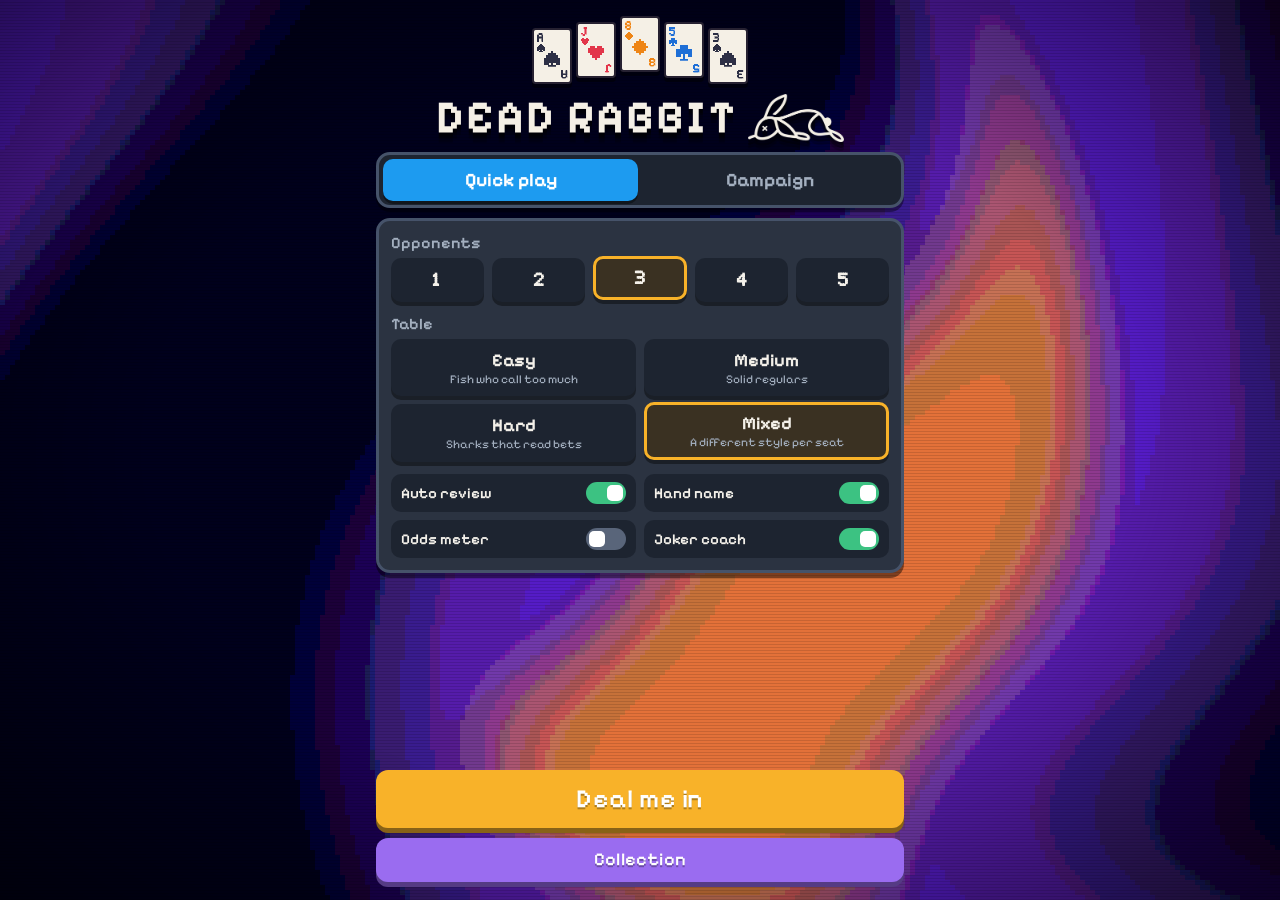
==== commit 456ddd5d: "v4: Dead Rabbit rebrand, Dirty Rat soundtrack, iOS card flip fix, trading-card frames, more tables C" ====
--- a/index.html
+++ b/index.html
@@ -6,16 +6,16 @@
 <meta name="apple-mobile-web-app-capable" content="yes">
 <meta name="mobile-web-app-capable" content="yes">
 <meta name="apple-mobile-web-app-status-bar-style" content="black-translucent">
-<meta name="apple-mobile-web-app-title" content="Hold'em">
+<meta name="apple-mobile-web-app-title" content="Dead Rabbit">
 <meta name="theme-color" content="#17131f">
 <link rel="apple-touch-icon" href="icon-180.png">
-<link rel="icon" href="icon-192.png">
+<link rel="icon" href="favicon.png">
 <link rel="manifest" href="manifest.webmanifest">
-<title>Swirl Hold'em</title>
+<title>Dead Rabbit</title>
 <link rel="preconnect" href="https://fonts.googleapis.com"><link rel="preconnect" href="https://fonts.gstatic.com" crossorigin><link rel="stylesheet" href="https://fonts.googleapis.com/css2?family=Pixelify+Sans:wght@400;500;600;700&display=swap">
 <style>
 :root{padding-top:env(safe-area-inset-top,0px);padding-bottom:env(safe-area-inset-bottom,0px)}
-@font-face{font-family:'PixNum';src:url([data-uri]) format('truetype');unicode-range:U+0030-0039;font-display:block}
+@font-face{font-family:'PixNum';src:url([data-uri]) format('truetype');unicode-range:U+0030-0039;font-display:block}
 /* Layout: one-screen portrait table. Opponent seats across the top, board + pot in the middle,
    your cards and action buttons in the thumb zone. A single dark arcade world over a live paint swirl.
    Pixel face for titles; a sturdy rounded sans for every number so 2s and 5s never blur. */
@@ -668,6 +668,18 @@
 .rv-top{padding:8px 12px}
 .rv-top .bigacc{font-size:38px}
 
+/* ================= DEAD RABBIT ================= */
+.logo{display:flex;align-items:center;justify-content:center;gap:10px;flex-wrap:nowrap}
+.logo .l1{font-size:clamp(30px,9.6vw,46px);color:#f5f0e6;-webkit-text-stroke:0;letter-spacing:.04em;text-shadow:0 4px 0 rgba(0,0,0,.45);white-space:nowrap}
+.logo .l1 span{animation-duration:3.2s}
+.logo .rabbit{width:clamp(64px,19vw,96px);height:auto;filter:drop-shadow(0 3px 0 rgba(0,0,0,.45));animation:rabbit 3.4s ease-in-out infinite}
+@keyframes rabbit{50%{transform:translateY(-3px) rotate(-3deg)}}
+.seg.n3{grid-template-columns:repeat(3,1fr)}
+.trackseg button{font-size:14px;padding:9px 4px}
+.disc{width:min(17vw,64px);height:min(17vw,64px);border-radius:50%;display:grid;place-items:center;font-size:28px;color:#fff;
+  background:radial-gradient(circle,#17131f 0 16%,var(--dc) 17% 60%,color-mix(in srgb,var(--dc) 50%,#000) 61%);box-shadow:0 0 0 3px rgba(255,255,255,.6),0 4px 0 rgba(0,0,0,.4)}
+.citem.eq .disc{animation:holo 4s linear infinite}
+
 #home{overflow-y:auto}
 /* ================= CARD BASE ================= */
 .card{--w:60px;--face-bg:#f5f0e6;--face-edge:#262131;--k0:#2d2f45;--k1:#e2364a;--k2:#ee8516;--k3:#1f6fd6;
@@ -708,7 +720,10 @@
 .card.cardpop{animation:cardpop .45s cubic-bezier(.3,1.8,.5,1)}
 @keyframes cardpop{0%{scale:1.25}100%{scale:1}}
 /* duelist parts hidden by default */
-.face .dl{display:none}
+.face .dl,.face .tc,.face .mg{display:none}
+/* iOS Safari ignores backface-visibility on positioned children, so hide the unseen side outright, swapping mid-flip */
+.card .face{transition:visibility 0s linear .17s}.card:not(.up) .face{visibility:hidden}
+.card .back{transition:visibility 0s linear .17s}.card.up .back{visibility:hidden}
 
 /* ================= STYLES ================= */
 /* steel */
@@ -811,6 +826,50 @@
 .card[data-cs="duelist"] .back{background:radial-gradient(ellipse 34% 42% at 50% 50%,#120a06 0 60%,#5a3a20 62% 66%,transparent 68%),repeating-conic-gradient(from 0deg at 50% 50%,#3a2414 0 10deg,#4a2e19 10deg 20deg)}
 .card[data-cs="duelist"] .back::after{background:#c99a5b;inset:36% 30%}
 
+/* trainer: pocket-monster style frame */
+.card[data-cs="trainer"]{--face-bg:#f2d230;--face-edge:#7a6510;--back-a:#2a5bd7;--back-b:#1f4ab8;--back-frame:#f2d230;--back-line:#c43a2b}
+.card[data-cs="trainer"] .rk,.card[data-cs="trainer"] .pip,.card[data-cs="trainer"] .big{display:none}
+.card[data-cs="trainer"] .face .tc{display:flex;flex-direction:column;position:absolute;inset:5%;gap:2.5%;border-radius:4%;padding:4%;
+  background:linear-gradient(170deg,color-mix(in srgb,currentColor 25%,#fff),color-mix(in srgb,currentColor 55%,#fff))}
+.tc-top{display:flex;align-items:center;gap:4%;height:13%;flex:none}
+.tc-top .g{height:85%;display:flex;color:#1d1d1d}.tc-top .g svg{height:100%;width:auto}
+.tc-top .hp{margin-left:auto;font-size:calc(var(--w)*.085);font-weight:700;color:#c43a2b}
+.tc .en{height:100%;aspect-ratio:1;border-radius:50%;background:currentColor;display:grid;place-items:center;box-shadow:inset 0 0 0 1px rgba(0,0,0,.35)}
+.tc .en svg{width:62%;filter:brightness(0) invert(1)}
+.tc-art{flex:1;min-height:0;border:2px solid #b9b9b9;background:radial-gradient(circle at 50% 60%,#fff,color-mix(in srgb,currentColor 30%,#fff));display:grid;place-items:center;box-shadow:inset 0 0 0 1px #6d6d6d}
+.tc-art svg{width:52%}
+.tc-move{display:flex;align-items:center;gap:4%;height:12%;flex:none;font-size:calc(var(--w)*.08);font-weight:700;color:#1d1d1d}
+.tc-move .mv{flex:1;white-space:nowrap;overflow:hidden}
+.tc-foot{height:7%;flex:none;font-size:calc(var(--w)*.058);color:#333;border-top:1px solid rgba(0,0,0,.25);white-space:nowrap;overflow:hidden}
+.card.sm[data-cs="trainer"] .tc-move,.card.sm[data-cs="trainer"] .tc-foot,.card.sm[data-cs="trainer"] .hp,.card.sm[data-cs="trainer"] .tc-top .en,
+.card.xs[data-cs="trainer"] .tc-move,.card.xs[data-cs="trainer"] .tc-foot,.card.xs[data-cs="trainer"] .hp,.card.xs[data-cs="trainer"] .tc-top .en{display:none}
+.card.sm[data-cs="trainer"] .tc-top,.card.xs[data-cs="trainer"] .tc-top{height:32%}
+.card[data-cs="trainer"] .back{background:radial-gradient(circle at 50% 50%,#fff 0 9%,#1d1d1d 10% 14%,transparent 15%),linear-gradient(#c43a2b 0 48%,#1d1d1d 48% 52%,#f4f4f4 52%)}
+.card[data-cs="trainer"] .back::after{display:none}
+/* spellcaster: arcane trading-card frame, suit picks the frame colour */
+.card[data-cs="spell"]{--face-bg:#121212;--face-edge:#000;--back-a:#5a3a22;--back-b:#4a2f1b;--back-frame:#c9a36b;--back-line:#2a1a0e}
+.card[data-cs="spell"] .rk,.card[data-cs="spell"] .pip,.card[data-cs="spell"] .big{display:none}
+.mg{--fr:#3a3a3a}
+.mg.s0{--fr:#3b3b44}.mg.s1{--fr:#b8402f}.mg.s2{--fr:#d8c48e}.mg.s3{--fr:#2f6fb8}
+.card[data-cs="spell"] .face .mg{display:flex;flex-direction:column;position:absolute;inset:4.5%;gap:2%;padding:4%;border-radius:4%;
+  background:linear-gradient(160deg,color-mix(in srgb,var(--fr) 70%,#fff),var(--fr) 60%,color-mix(in srgb,var(--fr) 70%,#000))}
+.mg-title,.mg-type{background:linear-gradient(#efe6d2,#cdbf9e);border:1px solid #2a2418;border-radius:3px/40%;display:flex;align-items:center;padding:0 5%;flex:none}
+.mg-title{height:13%;justify-content:space-between}
+.mg-title .g{height:72%;display:flex;color:#1b1b1b}.mg-title .g svg{height:100%;width:auto}
+.mana{display:flex;gap:6%;height:58%;justify-content:flex-end;flex:1}
+.mana i{height:100%;aspect-ratio:1;border-radius:50%;background:color-mix(in srgb,var(--fr) 80%,#fff);box-shadow:0 0 0 1px #1b1b1b}
+.mg-art{height:40%;flex:none;border:1px solid #1b1b1b;background:radial-gradient(circle at 50% 45%,color-mix(in srgb,currentColor 30%,#fff),color-mix(in srgb,currentColor 70%,#000));display:grid;place-items:center}
+.mg-art svg{width:42%;color:#fff;filter:drop-shadow(0 2px 0 rgba(0,0,0,.4))}
+.mg-type{height:9%;font-size:calc(var(--w)*.07);font-weight:700;color:#1b1b1b;white-space:nowrap;overflow:hidden}
+.mg-text{flex:1;min-height:0;background:#efe6d2;border:1px solid #2a2418;font-size:calc(var(--w)*.062);line-height:1.15;color:#1b1b1b;padding:3% 5%;overflow:hidden}
+.mg-pt{position:absolute;right:4%;bottom:2%;background:linear-gradient(#efe6d2,#cdbf9e);border:1px solid #1b1b1b;border-radius:3px;font-size:calc(var(--w)*.08);font-weight:700;color:#1b1b1b;padding:1% 5%}
+.card.sm[data-cs="spell"] .mg-type,.card.sm[data-cs="spell"] .mg-text,.card.sm[data-cs="spell"] .mg-pt,.card.sm[data-cs="spell"] .mana,
+.card.xs[data-cs="spell"] .mg-type,.card.xs[data-cs="spell"] .mg-text,.card.xs[data-cs="spell"] .mg-pt,.card.xs[data-cs="spell"] .mana{display:none}
+.card.sm[data-cs="spell"] .mg-title,.card.xs[data-cs="spell"] .mg-title{height:34%}
+.card.sm[data-cs="spell"] .mg-art,.card.xs[data-cs="spell"] .mg-art{height:auto;flex:1}
+.card[data-cs="spell"] .back{background:radial-gradient(ellipse 30% 38% at 50% 50%,#2a5bd7 0 30%,#c43a2b 32% 46%,#f2d230 48% 55%,transparent 57%),radial-gradient(ellipse at 50% 50%,#6b4a2b,#3a2414 75%)}
+.card[data-cs="spell"] .back::after{display:none}
+
 </style>
 </head>
 <body>
@@ -821,7 +880,7 @@
   <!-- HOME = SETUP -->
   <section id="home" class="screen">
     <div class="logo-cards" id="logoCards" aria-hidden="true"></div>
-    <h1 class="logo" aria-label="Swirl Hold'em"><span class="l1" data-word="Swirl"></span> <span class="l2" data-word="Hold'em"></span></h1>
+    <h1 class="logo" aria-label="Dead Rabbit"><span class="l1" data-word="DEAD RABBIT"></span><img class="rabbit" src="[data-uri]" alt=""></h1>
     <div class="modeswitch" role="tablist" aria-label="Game mode">
       <button role="tab" id="modeQuick" aria-selected="true">Quick play</button>
       <button role="tab" id="modeCamp" aria-selected="false">Campaign</button>
@@ -1054,11 +1113,11 @@
    ===================================================================== */
 const STORE_KEY='swirlholdem_v2';
 const DEFAULTS={
-  settings:{opp:3,diff:'mixed',coach:true,hud:false,handName:true,thoughts:false,music:true,sound:true,fast:false,autoNext:true,jcoach:true,reveal:true,cardStyle:'classic'},
-  prog:{xp:0,level:1,theme:'felt',themes:['felt'],charm:0,pity:0,quests:[],packs:0,totalScore:0},
+  settings:{opp:3,diff:'mixed',coach:true,hud:false,handName:true,thoughts:false,music:true,track:'dirty',sound:true,fast:false,autoNext:true,jcoach:true,reveal:true,cardStyle:'classic'},
+  prog:{xp:0,level:1,theme:'rabbit',themes:['felt','rabbit'],charm:0,pity:0,quests:[],packs:0,totalScore:0},
   stats:{hands:0,won:0,net:0,vpip:0,accSum:0,accN:0,cls:{master:0,best:0,excellent:0,good:0,inacc:0,mistake:0,blunder:0},bigHands:0,allinWins:0,streak:0,bestStreak:0},
   campaign:{beaten:[]},
-  unlocked:['classic','steel','neon','retro']
+  unlocked:['classic','steel','neon','retro','duelist','trainer','spell']
 };
 function load(){
   try{const s=JSON.parse(localStorage.getItem(STORE_KEY)||'null');
@@ -1066,7 +1125,8 @@
       campaign:{...DEFAULTS.campaign,...s.campaign},prog:{...DEFAULTS.prog,...s.prog},unlocked:[...new Set([...DEFAULTS.unlocked,...(s.unlocked||[])])]};}catch(e){}
   return JSON.parse(JSON.stringify(DEFAULTS));
 }
-let SAVE=load();
+function migrate(sv){if(!sv.prog.themes.includes('rabbit')) sv.prog.themes.push('rabbit');if(sv.settings.music===false&&!sv._m){sv.settings.track='off';}sv._m=1;return sv;}
+let SAVE=migrate(load());
 function persist(){try{localStorage.setItem(STORE_KEY,JSON.stringify(SAVE));}catch(e){}}
 const S=()=>SAVE.settings;
 
@@ -1080,7 +1140,7 @@
     NOISE=AC.createBuffer(1,AC.sampleRate*.25,AC.sampleRate);const d=NOISE.getChannelData(0);for(let i=0;i<d.length;i++) d[i]=Math.random()*2-1;
   }catch(e){AC=null;}}
   if(AC&&AC.state==='suspended') AC.resume();
-  if(AC&&S().music) Music.start();
+  if(AC&&S().track!=='off') Music.start();
   return AC;
 }
 function tone(freq,dur,type='square',vol=.06,when=0,slide=0,dest){
@@ -1122,10 +1182,18 @@
     table:{bpm:94,prog:[[57,60,64,67],[50,53,57,60],[55,59,62,65],[48,52,55,59]],scale:[0,3,5,7,10],root:57,bass:'triangle',kick:false,swing:.16},
     boss:{bpm:128,prog:[[52,55,59],[48,52,55],[50,54,57],[47,51,54,57]],scale:[0,2,3,7,8],root:52,bass:'sawtooth',kick:true,swing:0}
   },
-  start(){if(!AC||this.on) return;this.on=true;this.next=AC.currentTime+.08;this.step=0;this.bar=0;this.mel=null;
-    MUS.gain.cancelScheduledValues(AC.currentTime);MUS.gain.setTargetAtTime(.55,AC.currentTime,.6);
+  el:null,
+  start(){if(!AC||this.on||S().track==='off') return;this.on=true;
+    MUS.gain.cancelScheduledValues(AC.currentTime);
+    if(S().track==='dirty'){
+      if(!this.el){this.el=new Audio('dirty-rat.m4a');this.el.loop=true;this.el.preload='auto';this.el.setAttribute('playsinline','');
+        try{AC.createMediaElementSource(this.el).connect(MUS);}catch(e){}}
+      MUS.gain.setTargetAtTime(.5,AC.currentTime,.4);this.el.play().catch(()=>{this.on=false;});return;}
+    this.next=AC.currentTime+.08;this.step=0;this.bar=0;this.mel=null;
+    MUS.gain.setTargetAtTime(.55,AC.currentTime,.6);
     this.timer=setInterval(()=>this.tick(),30);},
-  stop(){if(!this.on) return;this.on=false;clearInterval(this.timer);if(AC) MUS.gain.setTargetAtTime(0,AC.currentTime,.2);},
+  stop(){if(!this.on) return;this.on=false;clearInterval(this.timer);this.timer=null;if(this.el) this.el.pause();if(AC) MUS.gain.setTargetAtTime(0,AC.currentTime,.2);},
+  setTrack(t){S().track=t;persist();this.stop();if(t!=='off'){audio();this.start();}},
   setTheme(name){if(this.theme===name) return;this.theme=name;this.mel=null;this.step=0;this.bar=0;if(AC&&this.on) this.next=AC.currentTime+.1;},
   makeMel(T){const m=[];let deg=2;for(let i=0;i<32;i++){if(Math.random()<(i%2?.38:.62)){deg=clamp(deg+pick([-2,-1,-1,1,1,2,0]),0,9);m.push(deg);}else m.push(null);}return m;},
   tick(){
@@ -1145,14 +1213,14 @@
     }
   }
 };
-document.addEventListener('visibilitychange',()=>{if(!AC) return;if(document.hidden) AC.suspend();else AC.resume();});
+document.addEventListener('visibilitychange',()=>{if(!AC) return;if(document.hidden){AC.suspend();if(Music.el) Music.el.pause();}else{AC.resume();if(Music.on&&Music.el&&S().track==='dirty') Music.el.play().catch(()=>{});}});
 
 /* =====================================================================
    BACKGROUND SWIRL (WebGL)
    ===================================================================== */
 const SWIRL={tgt:null,cur:null,spin:1};
 const PALETTES={
-  menu:[[0.80,0.27,0.24],[0.13,0.10,0.20],[0.13,0.45,0.78]],
+  menu:[[0.42,0.20,0.78],[0.04,0.04,0.16],[0.98,0.55,0.18]],
   table:[[0.18,0.52,0.42],[0.06,0.20,0.18],[0.32,0.70,0.55]],
   boss:[[0.62,0.12,0.14],[0.08,0.03,0.05],[0.95,0.35,0.20]],
   win:[[0.85,0.60,0.15],[0.30,0.16,0.05],[1.0,0.88,0.50]],
@@ -1267,9 +1335,11 @@
   {id:'holo',name:'Holographic',rar:'epic',req:'Beat The Clock (Ante 5 boss)'},
   {id:'vapor',name:'Vaporwave',rar:'epic',req:'Play 50 hands'},
   {id:'negative',name:'Negative',rar:'epic',req:'Win a pot with a full house or better'},
-  {id:'duelist',name:'Duelist',rar:'legendary',req:'Beat The Fog (Ante 6 boss)'},
+  {id:'duelist',name:'Duelist',rar:'legendary',req:'Starter deck'},
+  {id:'trainer',name:'Trainer',rar:'legendary',req:'Starter deck'},
+  {id:'spell',name:'Spellcaster',rar:'legendary',req:'Starter deck'},
   {id:'gold',name:'Gilded',rar:'legendary',req:'Beat The Mirror (Ante 7 boss)'},
-  {id:'polychrome',name:'Polychrome',rar:'legendary',req:'Make 10 master moves'},
+  {id:'polychrome',name:'Polychrome',rar:'legendary',req:'Beat The Fog (Ante 6 boss) or make 10 master moves'},
   {id:'mythic',name:'Mythic',rar:'mythic',req:'Beat The House (final boss)'}
 ];
 const styleById=id=>CARD_STYLES.find(s=>s.id===id)||CARD_STYLES[0];
@@ -1283,7 +1353,9 @@
   const r=rankOf(c),s=suitOf(c),f=el.querySelector('.face');
   const stars=Math.min(12,Math.max(1,Math.ceil((r+2)/1.2)-1));
   f.innerHTML=`<span class="rk s${s}">${RANK_SVG[r]}</span><span class="pip s${s}">${SUIT_SVG[s]}</span><span class="big s${s}">${SUIT_SVG[s]}</span><span class="rk rk2 s${s}">${RANK_SVG[r]}</span>`+
-   `<span class="dl s${s}"><span class="dl-name"><span class="g">${RANK_SVG[r]}</span><span class="dl-attr">${SUIT_SVG[s]}</span></span><span class="dl-stars">${'<i></i>'.repeat(stars)}</span><span class="dl-art">${SUIT_SVG[s]}</span><span class="dl-txt">ATK/${(r+2)*200} DEF/${(15-r)*100}</span></span>`;
+   `<span class="dl s${s}"><span class="dl-name"><span class="g">${RANK_SVG[r]}</span><span class="dl-attr">${SUIT_SVG[s]}</span></span><span class="dl-stars">${'<i></i>'.repeat(stars)}</span><span class="dl-art">${SUIT_SVG[s]}</span><span class="dl-txt">ATK/${(r+2)*200} DEF/${(15-r)*100}</span></span>`+
+   `<span class="tc s${s}"><span class="tc-top"><span class="g">${RANK_SVG[r]}</span><span class="hp">HP${(r+3)*10}</span><span class="en">${SUIT_SVG[s]}</span></span><span class="tc-art">${SUIT_SVG[s]}</span><span class="tc-move"><span class="en">${SUIT_SVG[s]}</span><span class="mv">${['Bluff','Check-Raise','Slow Play','All In'][s]}</span><b>${(r+2)*10}</b></span><span class="tc-foot">weak ×2 · retreat ●</span></span>`+
+   `<span class="mg s${s}"><span class="mg-title"><span class="g">${RANK_SVG[r]}</span><span class="mana">${'<i></i>'.repeat(Math.min(4,1+Math.floor(r/4)))}</span></span><span class="mg-art">${SUIT_SVG[s]}</span><span class="mg-type">Creature · ${['Spade','Heart','Diamond','Club'][s]}</span><span class="mg-text">${['Whenever an opponent folds, draw a card.','Lifelink. Heals you for every pot won.','When this enters, add one gold.','Can block any number of bluffs.'][s]}</span><span class="mg-pt">${Math.ceil((r+2)/2)}/${Math.ceil((15-r)/2)}</span></span>`;
   el.dataset.card=c;el.setAttribute('aria-label',`${RANK_NAME[r]} of ${SUIT_WORD[s]}`);
 }
 function bobify(el){el.classList.add('bob');el.style.setProperty('--bd',rnd(2.4,3.4).toFixed(2)+'s');el.style.setProperty('--bdl',(-rnd(0,3)).toFixed(2)+'s');
@@ -1406,7 +1478,7 @@
   {name:'Riverboat',small:['reg'],big:['reg','maniac'],boss:'gambler',reward:'foil'},
   {name:'Back Alley',small:['reg','reg'],big:['reg','shark'],boss:'shroud',reward:'lava'},
   {name:'High Rollers',small:['shark'],big:['shark','maniac'],boss:'clock',reward:'holo'},
-  {name:'Penthouse',small:['shark','reg'],big:['shark','shark'],boss:'fog',reward:'duelist'},
+  {name:'Penthouse',small:['shark','reg'],big:['shark','shark'],boss:'fog',reward:'polychrome'},
   {name:'Underground',small:['shark','maniac','reg'],big:['shark','shark','rock'],boss:'mirror',reward:'gold'},
   {name:'The Vault',small:['shark','shark'],big:['shark','shark','maniac'],boss:'house',reward:'mythic'}
 ];
@@ -2178,7 +2250,7 @@
    <div>Master moves<b style="color:var(--c-master)">${s.cls.master}</b></div><div>Blunders<b style="color:var(--c-blunder)">${s.cls.blunder}</b></div></div>`;
 }
 const SETTINGS=[
-  ['music','Music','Chiptune soundtrack'],['sound','Sound effects','Cards, chips and wins'],
+  ['sound','Sound effects','Cards, chips and wins'],
   ['coach','Auto hand review','Shows your grades after each hand'],['handName','Show my hand\'s name','Turn off to practise reading hands'],
   ['hud','Live odds meter','Your odds and break-even on your turn'],['jcoach','Joker coach','Plain-words advice on your turn (quick play)'],
   ['reveal','Show everyone\'s cards','Reveal all hands and what you beat after each round'],['fast','Fast dealing','Shorter animations']
@@ -2188,15 +2260,14 @@
 function wireSettings(root){
   root.querySelectorAll('.tog[data-k]').forEach(b=>b.onclick=()=>{
     const k=b.dataset.k;S()[k]=!S()[k];b.setAttribute('aria-checked',S()[k]);persist();audio();sfx.btn();
-    if(k==='music'){if(S().music) Music.start();else Music.stop();}
     if(G&&!G.dead){if(k==='handName') updateHeroLabel();if(k==='hud'&&!S().hud) $('#hud').hidden=true;if(k==='jcoach'&&!S().jcoach) $('#coach').hidden=true;}
   });
 }
 function openMenu(){
-  const keys=['music','sound','coach','handName',...(G.cfg.mode==='quick'?['hud','jcoach']:[]),'reveal','fast'];
-  openModal(`<h2>Options</h2>${settingsHtml(keys,true)}<div class="btnrow"><button class="btn b-green" id="mCheat">Cheat sheets</button><button class="btn b-violet hasbadge" id="mCol">Collection${packBadge()}</button></div>
+  const keys=['sound','coach','handName',...(G.cfg.mode==='quick'?['hud','jcoach']:[]),'reveal','fast'];
+  openModal(`<h2>Options</h2><div class="field"><h3>Music</h3>${trackSeg()}</div>${settingsHtml(keys,true)}<div class="btnrow"><button class="btn b-green" id="mCheat">Cheat sheets</button><button class="btn b-violet hasbadge" id="mCol">Collection${packBadge()}</button></div>
     <div class="btnrow"><button class="btn b-red" id="mQuit">Leave table</button><button class="btn b-gold" id="mResume">Resume</button></div>`);
-  wireSettings($('#modal'));
+  wireSettings($('#modal'));wireTrackSeg($('#modal'));
   $('#mCheat').onclick=()=>{closeModal();openCheats();};
   $('#mCol').onclick=()=>{closeModal();openCollection(0,'game');};
   $('#mResume').onclick=()=>{sfx.btn();closeModal();};
@@ -2260,7 +2331,7 @@
   if(G) G.dead=true;
   if(mode) HOME.mode=mode;
   show('home');
-  $$('.logo [data-word]').forEach(w=>{if(!w.children.length) w.innerHTML=[...w.dataset.word].map((ch,i)=>`<span style="--i:${i}">${ch}</span>`).join('');});
+  $$('.logo [data-word]').forEach(w=>{if(!w.children.length) w.innerHTML=[...w.dataset.word].map((ch,i)=>`<span style="--i:${i}">${ch===' '?'&nbsp;':ch}</span>`).join('');});
   const LC=$('#logoCards');LC.innerHTML='';
   [[48,-14],[37,-6],[26,0],[15,6],[4,14]].forEach(([c,r],i)=>{const el=makeCard(c,'up');el.style.setProperty('--w','40px');bobify(el);el.style.setProperty('--r0',(r-2)+'deg');el.style.setProperty('--r1',(r+2)+'deg');el.style.marginTop=(Math.abs(i-2)*6)+'px';LC.appendChild(el);});
   $('#collectionBtn').innerHTML='Collection'+packBadge();
@@ -2313,7 +2384,7 @@
 const RAR_ORDER=['common','rare','epic','legendary','mythic'];
 function colPages(){const pages=[{k:'packs',t:'Booster packs'}];
   RAR_ORDER.forEach(r=>{if(CARD_STYLES.some(s=>s.rar===r)) pages.push({k:'cards',rar:r,t:`Cards: ${RARITY[r][0]}`});});
-  pages.push({k:'tables',t:'Tables'});return pages;}
+  pages.push({k:'tables',t:'Tables'});pages.push({k:'music',t:'Music'});return pages;}
 function packBadge(){const n=P().packs;return n?`<span class="badge">${n}</span>`:'';}
 function openCollection(page=0,from='home'){COL.from=from;show('collection');baseSwirl('shop',1);COL.page=page;COL.sel=null;renderCollection();}
 function closeCollection(){if(COL.from==='game'&&G&&!G.dead){show('game');Music.setTheme(G.boss?'boss':'table');baseSwirl(G.boss?'boss':themePalette());requestAnimationFrame(sizeCards);}else renderHome();}
@@ -2324,7 +2395,7 @@
   const PG=$('#colPage');PG.className='colpage';PG.innerHTML='';const CP=$('#colCaption');CP.innerHTML='';
   if(pg.k==='packs'){
     const p=P();ensureQuests();persist();PG.classList.add('single');
-    PG.innerHTML=(p.packs?`<div class="pack" id="colPack"><span>Swirl</span><b>PACK</b><span>Tap to open</span></div><div class="packcount">${p.packs} pack${p.packs>1?'s':''} ready</div>`
+    PG.innerHTML=(p.packs?`<div class="pack" id="colPack"><span>Dead Rabbit</span><b>PACK</b><span>Tap to open</span></div><div class="packcount">${p.packs} pack${p.packs>1?'s':''} ready</div>`
       :`<p style="margin:0;font-size:18px;line-height:1.4">No packs yet.<br><span style="color:var(--muted);font-size:15px">Play some more hands to earn them.</span></p>`)+
       `<div class="qlist">${p.quests.map(q=>{const d=questDef(q.id);return `<div class="quest"><span>${d.text}</span><span>${q.prog}/${d.goal}</span><i><b style="width:${q.prog/d.goal*100}%"></b></i></div>`;}).join('')}</div>`;
     const cp=$('#colPack');if(cp) cp.onclick=openPack;
@@ -2341,6 +2412,13 @@
     });
     const sel=styleById(COL.sel||S().cardStyle);const [rn,rc]=RARITY[sel.rar];const un=SAVE.unlocked.includes(sel.id);
     CP.innerHTML=`<span><b>${sel.name}</b> <span class="rar" style="--rc:${rc}">${rn}</span></span><small>${un?(S().cardStyle===sel.id?'Equipped':'Tap to equip'):sel.req}</small>`;
+  }
+  if(pg.k==='music'){
+    TRACKS.forEach(t=>{const b=document.createElement('button');b.className='citem'+(S().track===t.id?' eq sel':'');
+      b.innerHTML=`<span class="disc" style="--dc:${t.color}">${t.id==='off'?'×':'♪'}</span><span class="cn">${t.name}</span>`;
+      b.onclick=()=>{sfx.btn();Music.setTrack(t.id);renderCollection();};PG.appendChild(b);});
+    const cur=TRACKS.find(t=>t.id===S().track)||TRACKS[0];
+    CP.innerHTML=`<span><b>${cur.name}</b></span><small>${cur.sub}</small>`;
   }
   if(pg.k==='tables'){
     THEMES.slice().sort((a,b)=>RAR_ORDER.indexOf(a.rar)-RAR_ORDER.indexOf(b.rar)).forEach(t=>{
@@ -2507,6 +2585,15 @@
   C.classList.remove('in');void C.offsetWidth;C.classList.add('in');
 }
 
+/* ---------- music tracks ---------- */
+const TRACKS=[
+  {id:'dirty',name:'Dirty Rat',sub:'The Dead Rabbit theme',color:'#9a6cf0'},
+  {id:'chip',name:'Chiptune',sub:'Generated 8-bit lounge, with a boss remix',color:'#26c6b5'},
+  {id:'off',name:'No music',sub:'Sound effects only',color:'#5c6a80'}
+];
+function trackSeg(){return `<div class="seg n3 trackseg">${TRACKS.map(t=>`<button data-t="${t.id}" aria-pressed="${S().track===t.id}">${t.name}</button>`).join('')}</div>`;}
+function wireTrackSeg(root){root.querySelectorAll('.trackseg button').forEach(b=>b.onclick=()=>{sfx.btn();Music.setTrack(b.dataset.t);root.querySelectorAll('.trackseg button').forEach(x=>x.setAttribute('aria-pressed',x.dataset.t===S().track));});}
+
 /* =====================================================================
    PROGRESSION: score multipliers, XP + levels, quests, booster packs, table themes
    Cards are always dealt fairly. The variable rewards live in packs and bonuses,
@@ -2520,10 +2607,17 @@
   toxic:[[0.45,0.80,0.20],[0.06,0.16,0.06],[0.85,1.0,0.35]],
   royal:[[0.35,0.25,0.75],[0.08,0.05,0.20],[0.95,0.75,0.30]],
   midnight:[[0.18,0.22,0.40],[0.03,0.04,0.09],[0.55,0.65,0.95]],
-  candy:[[0.95,0.50,0.75],[0.35,0.20,0.45],[0.55,0.90,0.95]]
+  candy:[[0.95,0.50,0.75],[0.35,0.20,0.45],[0.55,0.90,0.95]],
+  rabbit:[[0.42,0.20,0.78],[0.04,0.04,0.16],[0.98,0.55,0.18]],
+  mahogany:[[0.50,0.20,0.12],[0.15,0.05,0.04],[0.88,0.58,0.32]],
+  arctic:[[0.50,0.75,0.92],[0.08,0.16,0.30],[0.95,0.98,1.0]],
+  emerald:[[0.10,0.55,0.32],[0.02,0.12,0.08],[0.70,0.95,0.60]],
+  aurora:[[0.18,0.72,0.55],[0.04,0.05,0.18],[0.70,0.40,0.98]],
+  inferno:[[0.88,0.26,0.06],[0.12,0.02,0.02],[1.0,0.82,0.22]]
 });
 const THEMES=[
-  {id:'felt',name:'Green felt',rar:'common'},{id:'ocean',name:'Deep sea',rar:'rare'},{id:'sunset',name:'Sunset strip',rar:'rare'},
+  {id:'rabbit',name:'Dead Rabbit',rar:'common'},{id:'felt',name:'Green felt',rar:'common'},{id:'mahogany',name:'Mahogany',rar:'rare'},
+  {id:'arctic',name:'Arctic',rar:'rare'},{id:'emerald',name:'Emerald',rar:'rare'},{id:'aurora',name:'Aurora',rar:'epic'},{id:'inferno',name:'Inferno',rar:'epic'},{id:'ocean',name:'Deep sea',rar:'rare'},{id:'sunset',name:'Sunset strip',rar:'rare'},
   {id:'midnight',name:'Midnight',rar:'rare'},{id:'toxic',name:'Toxic',rar:'epic'},{id:'royal',name:'Royal velvet',rar:'epic'},{id:'candy',name:'Candy floss',rar:'legendary'}
 ];
 CARD_STYLES.push({id:'candy',name:'Candy',rar:'epic',req:'Found in booster packs'},{id:'circuit',name:'Circuit',rar:'legendary',req:'Found in booster packs'});
@@ -2554,7 +2648,7 @@
   $$('.lvlchip').forEach(el=>{el.innerHTML=`Lv ${p.level}<i><b style="width:${f}%"></b></i>`;});
   $$('.packbtn').forEach(b=>{b.hidden=!p.packs;b.textContent=`Open pack${p.packs>1?` ×${p.packs}`:''}`;});
 }
-function themePalette(){return P().theme||'felt';}
+function themePalette(){return P().theme||'rabbit';}
 
 /* ---------- after every hand ---------- */
 async function afterHand(info){
@@ -2649,7 +2743,7 @@
 function openPack(){
   const p=P();if(!p.packs) return;
   audio();sfx.btn();
-  openModal(`<h2>Booster pack</h2><div class="packwrap"><div class="pack" id="pack"><span class="px">Swirl</span><b class="px">PACK</b><span>Tap to open</span></div></div><p style="text-align:center;color:var(--muted)">${p.packs} pack${p.packs>1?'s':''} waiting</p>`);
+  openModal(`<h2>Booster pack</h2><div class="packwrap"><div class="pack" id="pack"><span class="px">Dead Rabbit</span><b class="px">PACK</b><span>Tap to open</span></div></div><p style="text-align:center;color:var(--muted)">${p.packs} pack${p.packs>1?'s':''} waiting</p>`);
   const pk=$('#pack');let opened=false;
   pk.onclick=()=>{
     if(opened) return;opened=true;pk.classList.add('rip');sfx.pack();
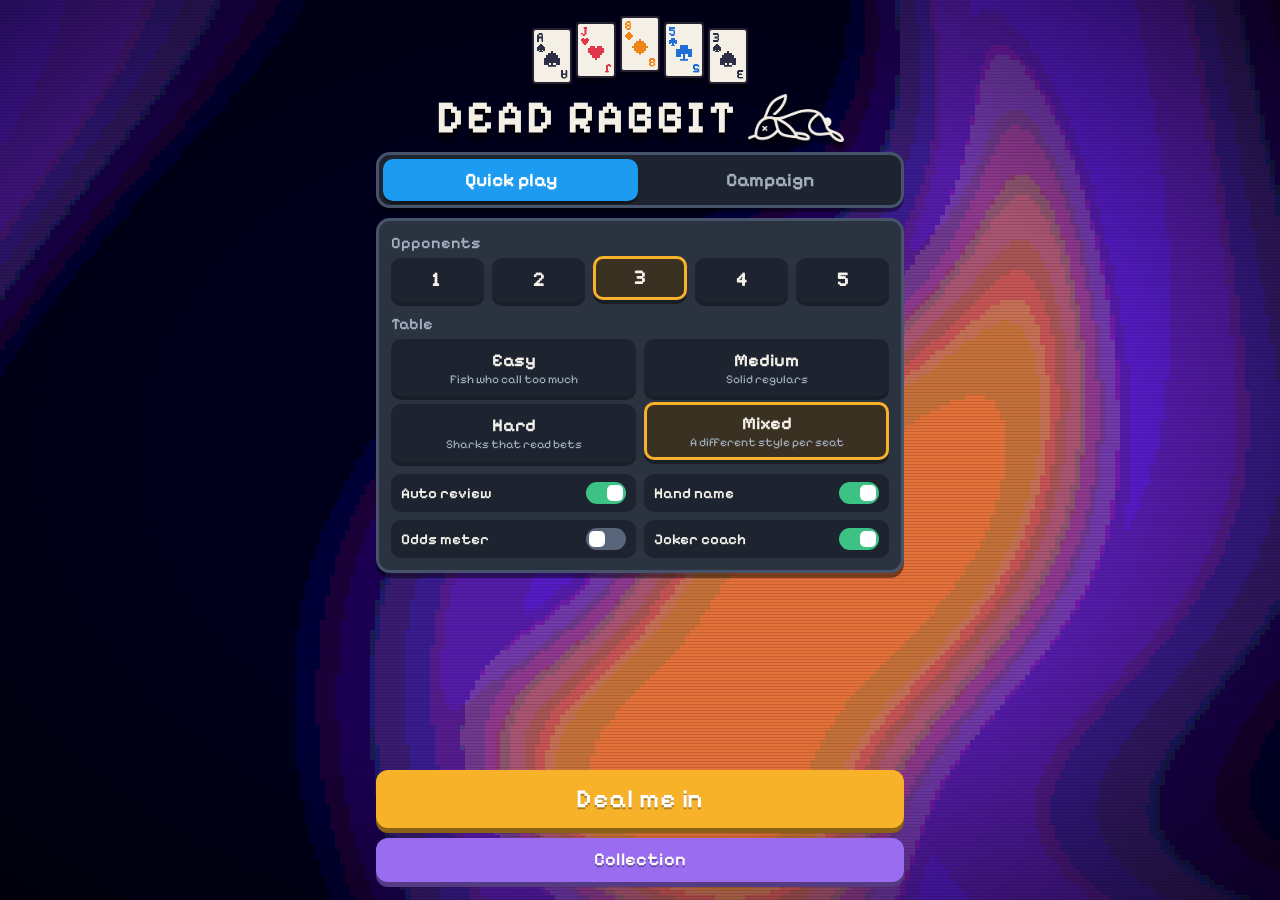
==== commit a3062501: "Ship soundtrack as mp3 for wider support Co-Authored-By: Claude Opus 5.5 <noreply@anthropic.com> Cla" ====
--- a/index.html
+++ b/index.html
@@ -15,7 +15,7 @@
 <link rel="preconnect" href="https://fonts.googleapis.com"><link rel="preconnect" href="https://fonts.gstatic.com" crossorigin><link rel="stylesheet" href="https://fonts.googleapis.com/css2?family=Pixelify+Sans:wght@400;500;600;700&display=swap">
 <style>
 :root{padding-top:env(safe-area-inset-top,0px);padding-bottom:env(safe-area-inset-bottom,0px)}
-@font-face{font-family:'PixNum';src:url([data-uri]) format('truetype');unicode-range:U+0030-0039;font-display:block}
+@font-face{font-family:'PixNum';src:url([data-uri]) format('truetype');unicode-range:U+0030-0039;font-display:block}
 /* Layout: one-screen portrait table. Opponent seats across the top, board + pot in the middle,
    your cards and action buttons in the thumb zone. A single dark arcade world over a live paint swirl.
    Pixel face for titles; a sturdy rounded sans for every number so 2s and 5s never blur. */
@@ -1186,7 +1186,7 @@
   start(){if(!AC||this.on||S().track==='off') return;this.on=true;
     MUS.gain.cancelScheduledValues(AC.currentTime);
     if(S().track==='dirty'){
-      if(!this.el){this.el=new Audio('dirty-rat.m4a');this.el.loop=true;this.el.preload='auto';this.el.setAttribute('playsinline','');
+      if(!this.el){this.el=new Audio('dirty-rat.mp3');this.el.loop=true;this.el.preload='auto';this.el.setAttribute('playsinline','');
         try{AC.createMediaElementSource(this.el).connect(MUS);}catch(e){}}
       MUS.gain.setTargetAtTime(.5,AC.currentTime,.4);this.el.play().catch(()=>{this.on=false;});return;}
     this.next=AC.currentTime+.08;this.step=0;this.bar=0;this.mel=null;
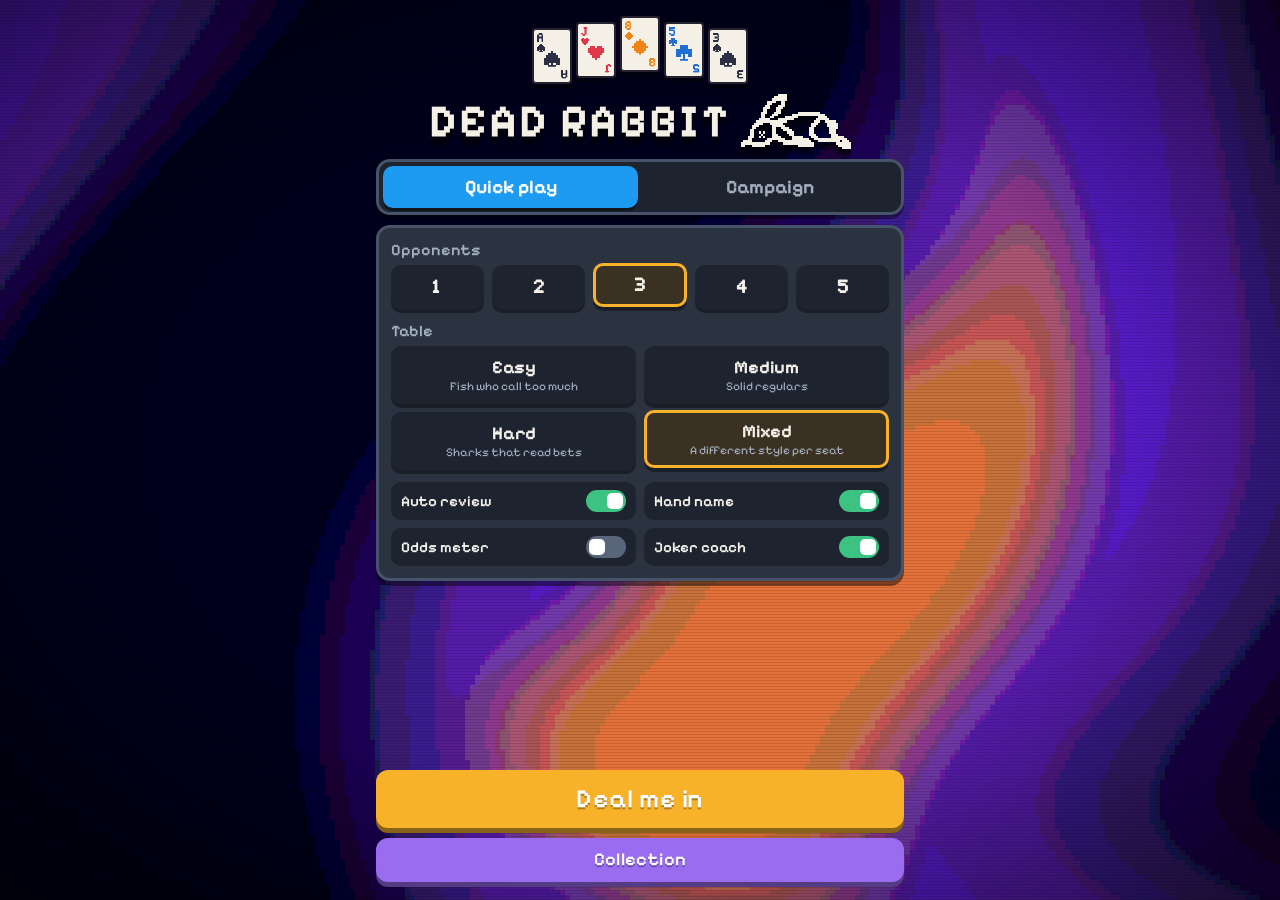
==== commit c25aff1b: "Pixel-art rabbit and green-felt swirl app icon Co-Authored-By: Claude Opus 5.5 <noreply@anthropic.co" ====
--- a/index.html
+++ b/index.html
@@ -15,7 +15,7 @@
 <link rel="preconnect" href="https://fonts.googleapis.com"><link rel="preconnect" href="https://fonts.gstatic.com" crossorigin><link rel="stylesheet" href="https://fonts.googleapis.com/css2?family=Pixelify+Sans:wght@400;500;600;700&display=swap">
 <style>
 :root{padding-top:env(safe-area-inset-top,0px);padding-bottom:env(safe-area-inset-bottom,0px)}
-@font-face{font-family:'PixNum';src:url([data-uri]) format('truetype');unicode-range:U+0030-0039;font-display:block}
+@font-face{font-family:'PixNum';src:url([data-uri]) format('truetype');unicode-range:U+0030-0039;font-display:block}
 /* Layout: one-screen portrait table. Opponent seats across the top, board + pot in the middle,
    your cards and action buttons in the thumb zone. A single dark arcade world over a live paint swirl.
    Pixel face for titles; a sturdy rounded sans for every number so 2s and 5s never blur. */
@@ -679,6 +679,7 @@
 .disc{width:min(17vw,64px);height:min(17vw,64px);border-radius:50%;display:grid;place-items:center;font-size:28px;color:#fff;
   background:radial-gradient(circle,#17131f 0 16%,var(--dc) 17% 60%,color-mix(in srgb,var(--dc) 50%,#000) 61%);box-shadow:0 0 0 3px rgba(255,255,255,.6),0 4px 0 rgba(0,0,0,.4)}
 .citem.eq .disc{animation:holo 4s linear infinite}
+.logo .rabbit{width:clamp(80px,24vw,110px);image-rendering:pixelated;image-rendering:crisp-edges}
 
 #home{overflow-y:auto}
 /* ================= CARD BASE ================= */
@@ -880,7 +881,7 @@
   <!-- HOME = SETUP -->
   <section id="home" class="screen">
     <div class="logo-cards" id="logoCards" aria-hidden="true"></div>
-    <h1 class="logo" aria-label="Dead Rabbit"><span class="l1" data-word="DEAD RABBIT"></span><img class="rabbit" src="[data-uri]" alt=""></h1>
+    <h1 class="logo" aria-label="Dead Rabbit"><span class="l1" data-word="DEAD RABBIT"></span><img class="rabbit" src="[data-uri]" alt=""></h1>
     <div class="modeswitch" role="tablist" aria-label="Game mode">
       <button role="tab" id="modeQuick" aria-selected="true">Quick play</button>
       <button role="tab" id="modeCamp" aria-selected="false">Campaign</button>
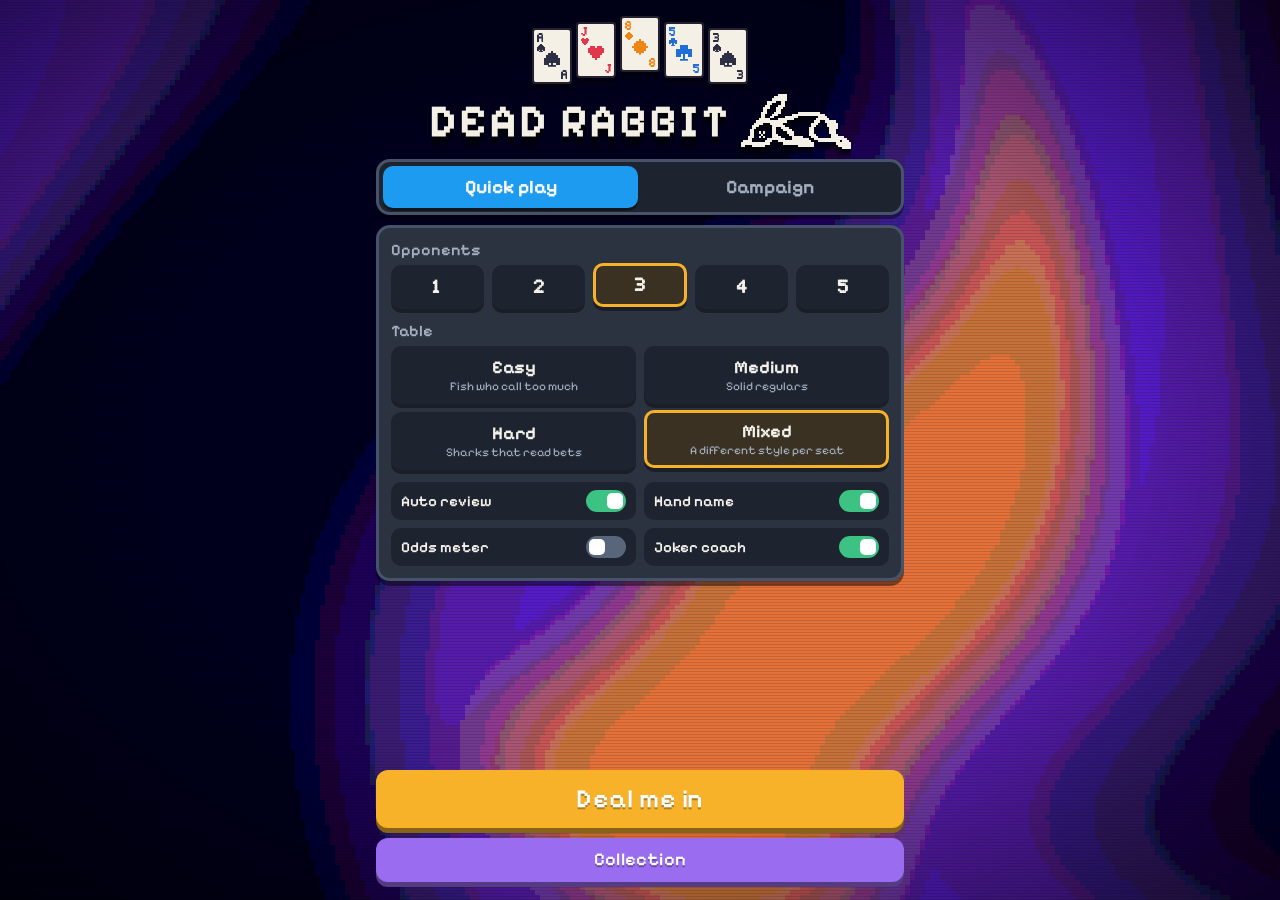
==== commit 69dc53f4: "v5: flat card flip for iOS, upright ranks, blinds badges, rabbit flag and chips, faster folds, hidde" ====
--- a/index.html
+++ b/index.html
@@ -8,14 +8,14 @@
 <meta name="apple-mobile-web-app-status-bar-style" content="black-translucent">
 <meta name="apple-mobile-web-app-title" content="Dead Rabbit">
 <meta name="theme-color" content="#17131f">
-<link rel="apple-touch-icon" href="icon-180.png">
-<link rel="icon" href="favicon.png">
-<link rel="manifest" href="manifest.webmanifest">
+<link rel="apple-touch-icon" sizes="180x180" href="icon-180-v5.png">
+<link rel="icon" type="image/png" href="favicon-v5.png">
+<link rel="manifest" href="manifest.webmanifest?v=5">
 <title>Dead Rabbit</title>
 <link rel="preconnect" href="https://fonts.googleapis.com"><link rel="preconnect" href="https://fonts.gstatic.com" crossorigin><link rel="stylesheet" href="https://fonts.googleapis.com/css2?family=Pixelify+Sans:wght@400;500;600;700&display=swap">
 <style>
 :root{padding-top:env(safe-area-inset-top,0px);padding-bottom:env(safe-area-inset-bottom,0px)}
-@font-face{font-family:'PixNum';src:url([data-uri]) format('truetype');unicode-range:U+0030-0039;font-display:block}
+@font-face{font-family:'PixNum';src:url([data-uri]) format('truetype');unicode-range:U+0030-0039;font-display:block}
 /* Layout: one-screen portrait table. Opponent seats across the top, board + pot in the middle,
    your cards and action buttons in the thumb zone. A single dark arcade world over a live paint swirl.
    Pixel face for titles; a sturdy rounded sans for every number so 2s and 5s never blur. */
@@ -680,6 +680,22 @@
   background:radial-gradient(circle,#17131f 0 16%,var(--dc) 17% 60%,color-mix(in srgb,var(--dc) 50%,#000) 61%);box-shadow:0 0 0 3px rgba(255,255,255,.6),0 4px 0 rgba(0,0,0,.4)}
 .citem.eq .disc{animation:holo 4s linear infinite}
 .logo .rabbit{width:clamp(80px,24vw,110px);image-rendering:pixelated;image-rendering:crisp-edges}
+
+/* ===== rabbit flag, blinds, rabbit chips ===== */
+.flag{position:relative;height:34px;width:84px;display:flex;align-items:center;padding-left:6px}
+.flag b{position:absolute;left:2px;top:2px;bottom:0;width:3px;background:#f5f0e6;border-radius:2px;box-shadow:0 2px 0 rgba(0,0,0,.4)}
+.flag b::before{content:"";position:absolute;top:-3px;left:-2px;width:7px;height:7px;border-radius:50%;background:var(--gold)}
+.flag i{display:block;width:7px;height:35px;background:var(--rab) calc(var(--i) * -7px) 0/70px 35px no-repeat;image-rendering:pixelated;
+  transform-origin:left center;animation:flagwave 1.4s ease-in-out infinite;animation-delay:calc(var(--i) * -.12s);margin-top:-4px}
+@keyframes flagwave{0%,100%{transform:translateY(-2px) skewY(-4deg)}50%{transform:translateY(2px) skewY(4deg)}}
+.blind{font-size:11px;font-weight:700;border-radius:5px;padding:0 4px;background:#e2a020;color:var(--ink)}
+.blind:empty{display:none}
+.heroinfo .blindchip{background:#e2a020!important;border-color:#f5c45a!important;color:var(--ink);font-weight:700}
+.chipfly{width:20px;height:20px;border-radius:0;background:var(--chip) center/contain no-repeat;box-shadow:none;image-rendering:pixelated}
+.chipico{display:inline-block;width:20px;height:20px;vertical-align:-4px;margin-right:6px;background:var(--chip) center/contain no-repeat;image-rendering:pixelated;animation:chipspin 3s linear infinite}
+@keyframes chipspin{0%,100%{transform:scaleX(1)}50%{transform:scaleX(.15)}}
+.scorecard::before{content:"";display:block;width:72px;height:72px;margin:-6px auto 0;background:var(--chip) center/contain no-repeat;image-rendering:pixelated;animation:chipspin 1.6s linear infinite}
+@media (prefers-reduced-motion: reduce){.flag i,.chipico,.scorecard::before{animation:none}}
 
 #home{overflow-y:auto}
 /* ================= CARD BASE ================= */
@@ -871,6 +887,13 @@
 .card[data-cs="spell"] .back{background:radial-gradient(ellipse 30% 38% at 50% 50%,#2a5bd7 0 30%,#c43a2b 32% 46%,#f2d230 48% 55%,transparent 57%),radial-gradient(ellipse at 50% 50%,#6b4a2b,#3a2414 75%)}
 .card[data-cs="spell"] .back::after{display:none}
 
+/* ===== flat flip: squash, swap faces at the midpoint, stretch back. No 3D, so every browser draws it the same ===== */
+.card .inner,.card.up .inner{transform:none;transition:none}
+.card .back{transform:none}
+.card.up:not(.noflip) .inner{animation:flip2d .34s ease-in-out}
+@keyframes flip2d{0%{transform:scaleX(1)}50%{transform:scaleX(0)}100%{transform:scaleX(1)}}
+.face .rk2{transform:none}
+
 </style>
 </head>
 <body>
@@ -927,6 +950,7 @@
   <!-- GAME -->
   <section id="game" class="screen" hidden>
     <div class="topbar">
+      <div class="flag" id="flag" aria-hidden="true"><b></b></div>
       <span id="handNo" hidden></span><span id="blinds" hidden></span>
       <span class="grow"></span>
       <button class="iconbtn" id="cheatBtn" aria-label="Cheat sheets">?</button>
@@ -937,7 +961,7 @@
     <div id="center">
       <div class="potrow">
         <div id="deck" aria-hidden="true"></div>
-        <div id="pot"><span class="lbl">Pot</span><span id="potNum" data-v="0">$0</span></div>
+        <div id="pot"><i class="chipico"></i><span class="lbl">Pot</span><span id="potNum" data-v="0">$0</span></div>
       </div>
       <div id="board"></div>
       <div id="status" aria-live="polite"></div>
@@ -947,6 +971,7 @@
       <div id="heroCards"><div class="slot"></div><div class="slot"></div></div>
       <div class="heroinfo">
         <span class="chip dchip" id="heroD" hidden>D</span>
+        <span class="chip blindchip" id="heroBlind" hidden></span>
         <span class="chip">You <span id="heroChips" data-v="1000">$1000</span></span>
         <span class="chip" id="heroLabel" hidden></span>
       </div>
@@ -973,6 +998,7 @@
   <div class="sheetBody" id="sheetBody"></div>
 </div>
 <div id="modal" class="panel" hidden></div>
+<img id="rabbitSrc" src="[data-uri]" alt="" hidden><img id="chipSrc" src="[data-uri]" alt="" hidden>
 
 <script>
 "use strict";
@@ -1361,7 +1387,7 @@
 }
 function bobify(el){el.classList.add('bob');el.style.setProperty('--bd',rnd(2.4,3.4).toFixed(2)+'s');el.style.setProperty('--bdl',(-rnd(0,3)).toFixed(2)+'s');
   el.style.setProperty('--r0',rnd(-2.2,-.4).toFixed(2)+'deg');el.style.setProperty('--r1',rnd(.4,2.2).toFixed(2)+'deg');}
-function staticCard(c,cls='xs',cs){return makeCard(c,cls+' up',cs);}
+function staticCard(c,cls='xs',cs){return makeCard(c,cls+' up noflip',cs);}
 function applyCardStyle(id){S().cardStyle=id;persist();$$('.card').forEach(el=>{if(!el.dataset.fixed) el.dataset.cs=id;});}
 function attachTilt(container){
   const mv=e=>{const c=e.target.closest('.card');if(!c) return;const r=c.getBoundingClientRect();
@@ -1410,7 +1436,7 @@
 }
 function banner(big,subs=[],color='var(--gold)',y=null,hold=1500){
   const b=document.createElement('div');b.className='banner';b.style.setProperty('--bc',color);
-  b.style.top=(y??center($('#board')).y)+'px';
+  b.style.top=(y??center($('#board')).y)+'px';hold*=(typeof pace==='function'?pace():1);
   b.innerHTML=`<div class="big">${big}</div>`+(subs.length?`<div class="sub">${subs.map(s=>`<span style="background:${s[1]}">${s[0]}</span>`).join('')}</div>`:'');
   fx.appendChild(b);
   const g=(typeof G!=='undefined')?G:null;
@@ -1677,7 +1703,8 @@
    GAME STATE + ENGINE
    ===================================================================== */
 let G=null;
-const sleep=ms=>{const g=G;return new Promise((res,rej)=>setTimeout(()=>(g&&g.dead)?rej('abort'):res(),ms*(g&&S().fast?.55:1)));};
+function pace(){return (S().fast?.55:1)*(G&&!G.dead&&G.human&&G.human.folded&&!G.human.out?.4:1);}
+const sleep=ms=>{const g=G;return new Promise((res,rej)=>setTimeout(()=>(g&&g.dead)?rej('abort'):res(),ms*pace()));};
 const potTotal=()=>G.players.reduce((a,p)=>a+p.total,0);
 const inHand=()=>G.players.filter(p=>!p.out&&!p.folded);
 const canActList=()=>G.players.filter(p=>!p.out&&!p.folded&&!p.allIn);
@@ -1697,12 +1724,12 @@
     const sx=a.left+a.width/2-(b.left+b.width/2),sy=a.top+a.height/2-(b.top+b.height/2),sc=a.width/b.width;
     const anim=f.animate([{transform:`translate(${b.left+sx}px,${b.top+sy}px) scale(${sc}) rotate(-25deg)`},
       {transform:`translate(${b.left}px,${b.top}px) scale(1.12) rotate(6deg)`,offset:.8},{transform:`translate(${b.left}px,${b.top}px) scale(1) rotate(0deg)`}],
-      {duration:S().fast?240:380,easing:'cubic-bezier(.2,.8,.3,1)'});
+      {duration:380*pace(),easing:'cubic-bezier(.2,.8,.3,1)'});
     sfx.deal();anim.onfinish=()=>{f.remove();cardEl.classList.remove('ghost');g.dead?rej('abort'):res();};
   });
 }
 function flyChips(fromEl,toEl,n=5){
-  const a=center(fromEl),b=center(toEl);const dur=S().fast?280:460;
+  const a=center(fromEl),b=center(toEl);const dur=460*pace();
   for(let i=0;i<n;i++){
     const c=document.createElement('div');c.className='chipfly';fx.appendChild(c);const jx=rnd(-10,10),jy=rnd(-8,8);
     const an=c.animate([{transform:`translate(${a.x-7+jx}px,${a.y-7+jy}px) scale(.6)`},{transform:`translate(${(a.x+b.x)/2-7}px,${Math.min(a.y,b.y)-50}px) scale(1.15)`,offset:.5},{transform:`translate(${b.x-7}px,${b.y-7}px) scale(.7)`}],
@@ -1778,10 +1805,10 @@
   if(G.ante) live.forEach(p=>{const a=Math.min(G.ante,p.chips);p.chips-=a;p.total+=a;if(p.chips===0)p.allIn=true;});
   let sbI,bbI;
   if(live.length===2){sbI=G.dealer;bbI=nextIdx(G.dealer);}else{sbI=nextIdx(G.dealer);bbI=nextIdx(sbI);}
-  postBlind(ps[sbI],G.sb);postBlind(ps[bbI],G.bb);
+  G.sbI=sbI;G.bbI=bbI;postBlind(ps[sbI],G.sb);postBlind(ps[bbI],G.bb);
   G.currentBet=Math.max(ps[sbI].bet,ps[bbI].bet,G.bb);G.minRaise=G.bb;
-  renderSeats();tweenNum($('#potNum'),potTotal()-ps.reduce((a,p)=>a+p.bet,0));
-  setStatus('Shuffle up and deal');
+  renderSeats();
+  setStatus(`${ps[G.dealer].human?'You have':ps[G.dealer].name+' has'} the button`);
 
   for(let round=0;round<2;round++){
     let i=G.dealer;
@@ -2047,8 +2074,8 @@
   const O=$('#opps');O.innerHTML='';
   G.players.filter(p=>!p.human).forEach(p=>{
     const st=STYLES[p.style];const el=document.createElement('div');el.className='seat';el.dataset.id=p.id;
-    el.innerHTML=`<div class="seat-box"><div class="seat-top">${p.boss||G.players.length>3?'':`<div class="ava" style="--a:${p.color}">${p.name[0]}</div>`}<div class="who"><div class="nm">${p.name}</div><div class="st" style="color:${p.boss?'#ff7a70':st.color}">${p.boss?'Boss':st.label}</div></div><div class="mini"><div class="slot"></div><div class="slot"></div></div></div>
-      <div class="seat-bot"><span class="ck" data-v="${p.chips}">${money(p.chips)}</span><span class="dbtn" hidden>D</span><span class="betchip" hidden></span><span class="eqbadge" hidden></span><span class="thinking" hidden>…</span></div></div>`;
+    el.innerHTML=`<div class="seat-box"><div class="seat-top">${p.boss||G.players.length>3?'':`<div class="ava" style="--a:${p.color}">${p.name[0]}</div>`}<div class="who"><div class="nm">${p.name}</div><div class="st" style="color:${p.boss?'#ff7a70':G.cfg.mode==='quick'?'var(--muted)':st.color}">${p.boss?'Boss':G.cfg.mode==='quick'?'???':st.label}</div></div><div class="mini"><div class="slot"></div><div class="slot"></div></div></div>
+      <div class="seat-bot"><span class="ck" data-v="${p.chips}">${money(p.chips)}</span><span class="dbtn" hidden>D</span><span class="blind" hidden></span><span class="betchip" hidden></span><span class="eqbadge" hidden></span><span class="thinking" hidden>…</span></div></div>`;
     if(p.boss) el.querySelector('.seat-top').prepend(tokenEl(p.boss.icon,p.boss.color,28));
     el.querySelector('.seat-box').style.setProperty('--sc',p.color);
     O.appendChild(el);
@@ -2089,7 +2116,7 @@
 function resetTableVisuals(){
   $$('#board .slot, #heroCards .slot, .mini .slot').forEach(s=>s.innerHTML='');
   $$('.eqbadge').forEach(b=>b.hidden=true);
-  $('#heroLabel').hidden=true;$('#hud').hidden=true;$('#raiseTray').hidden=true;
+  $('#heroLabel').hidden=true;$('#hud').hidden=true;$('#coach').hidden=true;$('#raiseTray').hidden=true;
   $('#potNum').dataset.v=0;$('#potNum').textContent='$0';$('#hero').classList.remove('folded','turn');
 }
 function renderSeats(){
@@ -2097,12 +2124,14 @@
     if(p.human){
       const hc=$('#heroChips');if(+hc.dataset.v!==p.chips) tweenNum(hc,p.chips);
       const hb=$('#heroBet');hb.hidden=!p.bet;hb.textContent=money(p.bet);
-      $('#heroD').hidden=G.players.indexOf(p)!==G.dealer;$('#hero').classList.toggle('folded',p.folded);continue;
+      $('#heroD').hidden=G.players.indexOf(p)!==G.dealer;$('#hero').classList.toggle('folded',p.folded);
+      const hb2=$('#heroBlind');const bl=blindOf(p);hb2.hidden=!bl;hb2.textContent=bl;continue;
     }
     const el=seatEl(p);if(!el) continue;
     const ck=el.querySelector('.ck');if(p.out) ck.textContent='Busted';else if(+ck.dataset.v!==p.chips) tweenNum(ck,p.chips);
     const b=el.querySelector('.betchip');b.hidden=!p.bet;b.textContent=money(p.bet);
     el.querySelector('.dbtn').hidden=G.players.indexOf(p)!==G.dealer;
+    const bl=blindOf(p),be=el.querySelector('.blind');be.hidden=!bl;be.textContent=bl;
     el.classList.toggle('folded',p.folded&&!p.out);el.classList.toggle('out',p.out);
   }
   const pn=$('#potNum');if(+pn.dataset.v!==potTotal()) tweenNum(pn,potTotal());
@@ -2277,6 +2306,7 @@
 function leaveTable(){
   const camp=G&&G.cfg.mode==='campaign';
   if(G){G.dead=true;if(G.pending) try{G.pending.reject('abort');}catch(e){}}
+  $('#coach').hidden=true;$('#hud').hidden=true;
   closeModal();closeSheet();$$('#fx .banner,#fx .actpop,#fx .flycard,#fx .chipfly,#fx .bubble,#bossIntro,#scoreModal').forEach(e=>e.remove());
   renderHome(camp?'camp':'quick');
 }
@@ -2294,7 +2324,8 @@
 function endMatch(won){
   const cfg=G.cfg;const acc=G.accN?(G.accSum/G.accN).toFixed(1):'–';
   if(won){sfx.bigwin();flashSwirl('win',5000,6);burst(innerWidth/2,innerHeight/2,120);shake(2);}else{sfx.lose();flashSwirl('lose',4000,2);}
-  const sum=`<div class="statgrid"><div>Hands<b>${G.handNo}</b></div><div>Accuracy<b style="color:${G.accN?accColor(G.accSum/G.accN):'var(--text)'}">${acc}</b></div></div>`;
+  const who=cfg.mode==='quick'?`<p style="text-align:center">Who was who: ${G.players.filter(p=>!p.human).map(p=>`${p.name} <b style="color:${STYLES[p.style].color}">${STYLES[p.style].label}</b>`).join(', ')}</p>`:'';
+  const sum=who+`<div class="statgrid"><div>Hands<b>${G.handNo}</b></div><div>Accuracy<b style="color:${G.accN?accColor(G.accSum/G.accN):'var(--text)'}">${acc}</b></div></div>`;
   if(cfg.mode==='campaign'){
     if(won){
       const id=`${cfg.a}-${cfg.s}`;if(!SAVE.campaign.beaten.includes(id)) SAVE.campaign.beaten.push(id);persist();
@@ -2523,6 +2554,8 @@
 $('#menuBtn').onclick=()=>{audio();sfx.btn();openMenu();};
 $('#cheatBtn').onclick=()=>{audio();sfx.btn();openCheats();};
 document.addEventListener('pointerdown',()=>audio(),{once:true});
+(function art(){const r=document.documentElement.style;r.setProperty('--rab',`url(${$('#rabbitSrc').src})`);r.setProperty('--chip',`url(${$('#chipSrc').src})`);
+  const F=$('#flag');for(let i=0;i<10;i++){const s=document.createElement('i');s.style.setProperty('--i',i);F.appendChild(s);}})();
 if('serviceWorker' in navigator&&location.protocol==='https:'&&!/claude\.ai|claudeusercontent/.test(location.hostname)){
   navigator.serviceWorker.register('sw.js').catch(()=>{});
 }
@@ -2594,6 +2627,8 @@
 ];
 function trackSeg(){return `<div class="seg n3 trackseg">${TRACKS.map(t=>`<button data-t="${t.id}" aria-pressed="${S().track===t.id}">${t.name}</button>`).join('')}</div>`;}
 function wireTrackSeg(root){root.querySelectorAll('.trackseg button').forEach(b=>b.onclick=()=>{sfx.btn();Music.setTrack(b.dataset.t);root.querySelectorAll('.trackseg button').forEach(x=>x.setAttribute('aria-pressed',x.dataset.t===S().track));});}
+
+function blindOf(p){if(!G||G.sbI==null) return '';const i=G.players.indexOf(p);return i===G.bbI?'BB':i===G.sbI?'SB':'';}
 
 /* =====================================================================
    PROGRESSION: score multipliers, XP + levels, quests, booster packs, table themes
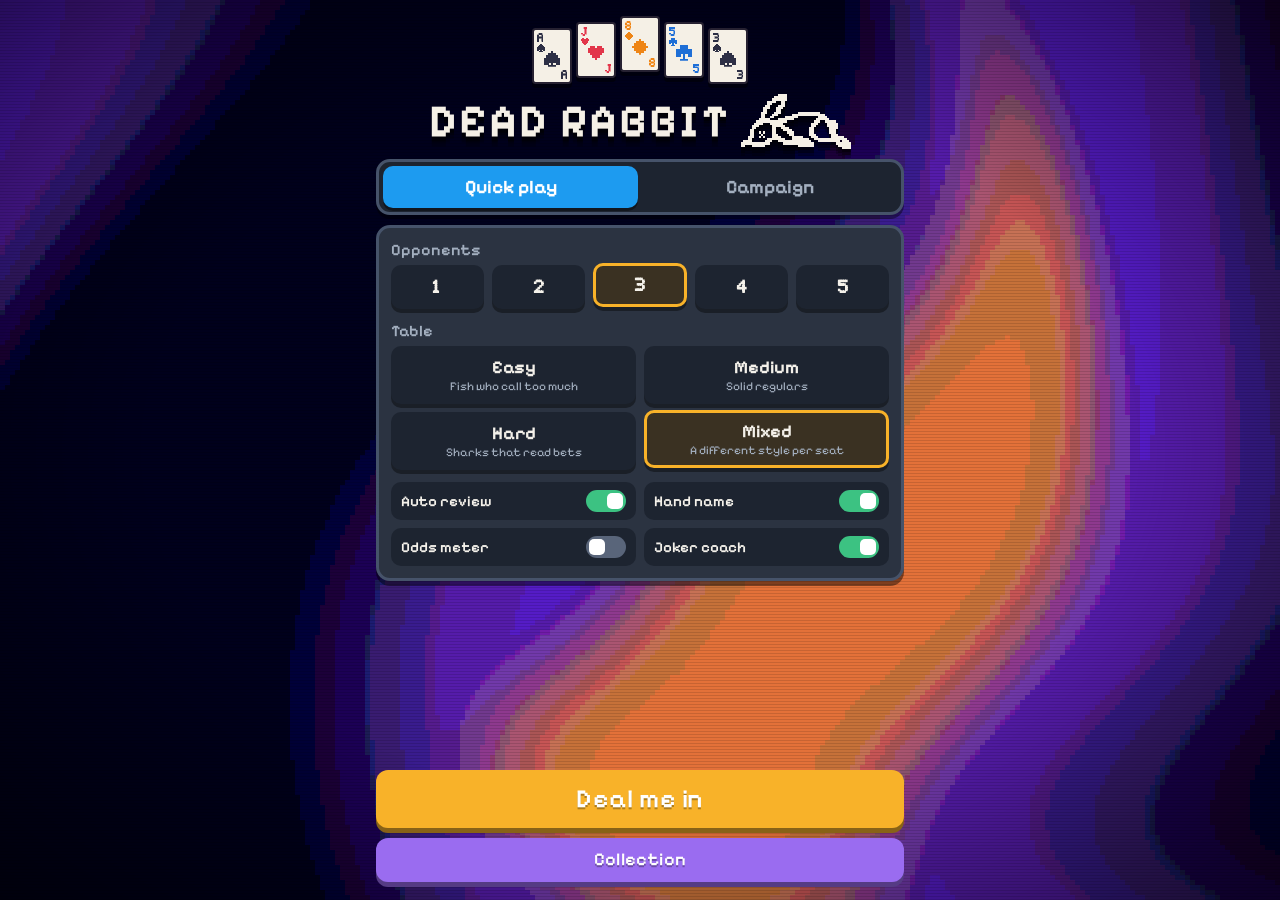
==== commit 53519ad1: "v6: three new songs, coin raise slider, 'so far in' label, gentler logo flag, no sideways scroll Co-" ====
--- a/index.html
+++ b/index.html
@@ -15,7 +15,7 @@
 <link rel="preconnect" href="https://fonts.googleapis.com"><link rel="preconnect" href="https://fonts.gstatic.com" crossorigin><link rel="stylesheet" href="https://fonts.googleapis.com/css2?family=Pixelify+Sans:wght@400;500;600;700&display=swap">
 <style>
 :root{padding-top:env(safe-area-inset-top,0px);padding-bottom:env(safe-area-inset-bottom,0px)}
-@font-face{font-family:'PixNum';src:url([data-uri]) format('truetype');unicode-range:U+0030-0039;font-display:block}
+@font-face{font-family:'PixNum';src:url([data-uri]) format('truetype');unicode-range:U+0030-0039;font-display:block}
 /* Layout: one-screen portrait table. Opponent seats across the top, board + pot in the middle,
    your cards and action buttons in the thumb zone. A single dark arcade world over a live paint swirl.
    Pixel face for titles; a sturdy rounded sans for every number so 2s and 5s never blur. */
@@ -696,6 +696,29 @@
 @keyframes chipspin{0%,100%{transform:scaleX(1)}50%{transform:scaleX(.15)}}
 .scorecard::before{content:"";display:block;width:72px;height:72px;margin:-6px auto 0;background:var(--chip) center/contain no-repeat;image-rendering:pixelated;animation:chipspin 1.6s linear infinite}
 @media (prefers-reduced-motion: reduce){.flag i,.chipico,.scorecard::before{animation:none}}
+
+/* ===== v6 ===== */
+.flag{padding-left:0;width:76px}
+.flag i{animation:flagwave 3.2s ease-in-out infinite;transform-origin:left center}
+@keyframes flagwave{0%,100%{transform:translateY(-1.5px) skewY(-3deg)}50%{transform:translateY(1.5px) skewY(3deg)}}
+@media (prefers-reduced-motion: reduce){.flag i{animation:flagwave 5s ease-in-out infinite}}
+#heroBet{display:inline-flex;align-items:center;gap:2px;padding:1px 10px 1px 4px;font-size:13px}
+#heroBet .chipico{width:18px;height:18px;margin-right:4px;vertical-align:0}
+.herobet{height:26px}
+/* coin slider */
+#raiseRange{-webkit-appearance:none;appearance:none;height:36px;background:transparent;--pct:0%}
+#raiseRange::-webkit-slider-runnable-track{height:12px;border-radius:6px;border:2px solid #0b0d12;
+  background:linear-gradient(90deg,#c82828 0,#e8483c var(--pct),#1d2430 var(--pct))}
+#raiseRange::-moz-range-track{height:12px;border-radius:6px;border:2px solid #0b0d12;background:#1d2430}
+#raiseRange::-moz-range-progress{height:12px;border-radius:6px;background:#c82828}
+#raiseRange::-webkit-slider-thumb{-webkit-appearance:none;width:36px;height:36px;margin-top:-14px;border:0;background:var(--chip) center/contain no-repeat;image-rendering:pixelated;filter:drop-shadow(0 3px 0 rgba(0,0,0,.45))}
+#raiseRange::-moz-range-thumb{width:36px;height:36px;border:0;background:var(--chip) center/contain no-repeat;image-rendering:pixelated}
+.rvcoin{width:46px;height:46px;flex:none;background:var(--chip) center/contain no-repeat;image-rendering:pixelated;animation:chipspin 2.4s linear infinite;align-self:center}
+/* badges stay inside the button so nothing scrolls sideways */
+.badge{top:-9px;right:6px}
+#home{overflow-x:hidden}
+.trackseg{grid-template-columns:repeat(3,1fr)}
+.trackseg button{font-size:13px}
 
 #home{overflow-y:auto}
 /* ================= CARD BASE ================= */
@@ -950,7 +973,7 @@
   <!-- GAME -->
   <section id="game" class="screen" hidden>
     <div class="topbar">
-      <div class="flag" id="flag" aria-hidden="true"><b></b></div>
+      <div class="flag" id="flag" aria-hidden="true"></div>
       <span id="handNo" hidden></span><span id="blinds" hidden></span>
       <span class="grow"></span>
       <button class="iconbtn" id="cheatBtn" aria-label="Cheat sheets">?</button>
@@ -1201,6 +1224,7 @@
   sparkle(){[1318,1568,2093,1760,2349,2637].forEach((f,i)=>tone(f,.09,'triangle',.045,i*.07));},
   boss(){[110,104,98,92].forEach((f,i)=>tone(f,.3,'sawtooth',.07,i*.18));tone(55,1.2,'square',.05,.1);}
 };
+const SONGS={dirty:'dirty-rat.mp3',lucky:'lucky-tooth.mp3',stack:'stack-the-deck.mp3',misdeal:'misdeal.mp3'};
 const mtof=m=>440*Math.pow(2,(m-69)/12);
 const Music={
   on:false,theme:'menu',timer:null,next:0,step:0,mel:null,bar:0,
@@ -1212,9 +1236,11 @@
   el:null,
   start(){if(!AC||this.on||S().track==='off') return;this.on=true;
     MUS.gain.cancelScheduledValues(AC.currentTime);
-    if(S().track==='dirty'){
-      if(!this.el){this.el=new Audio('dirty-rat.mp3');this.el.loop=true;this.el.preload='auto';this.el.setAttribute('playsinline','');
+    const file=SONGS[S().track];
+    if(file){
+      if(!this.el){this.el=new Audio();this.el.loop=true;this.el.preload='auto';this.el.setAttribute('playsinline','');
         try{AC.createMediaElementSource(this.el).connect(MUS);}catch(e){}}
+      if(!this.el.src.endsWith(file)) this.el.src=file;
       MUS.gain.setTargetAtTime(.5,AC.currentTime,.4);this.el.play().catch(()=>{this.on=false;});return;}
     this.next=AC.currentTime+.08;this.step=0;this.bar=0;this.mel=null;
     MUS.gain.setTargetAtTime(.55,AC.currentTime,.6);
@@ -1240,7 +1266,7 @@
     }
   }
 };
-document.addEventListener('visibilitychange',()=>{if(!AC) return;if(document.hidden){AC.suspend();if(Music.el) Music.el.pause();}else{AC.resume();if(Music.on&&Music.el&&S().track==='dirty') Music.el.play().catch(()=>{});}});
+document.addEventListener('visibilitychange',()=>{if(!AC) return;if(document.hidden){AC.suspend();if(Music.el) Music.el.pause();}else{AC.resume();if(Music.on&&Music.el&&SONGS[S().track]) Music.el.play().catch(()=>{});}});
 
 /* =====================================================================
    BACKGROUND SWIRL (WebGL)
@@ -2041,13 +2067,14 @@
   const tray=$('#raiseTray'),range=$('#raiseRange'),go=$('#raiseGo');const pot=potTotal(),toCall=G.currentBet-p.bet;
   range.min=minTo;range.max=maxTo;range.step=Math.max(1,Math.min(G.sb,(maxTo-minTo)||1));range.value=minTo;
   const label=()=>{const v=+range.value;go.textContent=v>=maxTo?`All in ${money(maxTo)}`:`${G.currentBet===0?'Bet':'Raise to'} ${money(v)}`;};
-  const set=v=>{range.value=clamp(Math.round(v),minTo,maxTo);label();sfx.tick();};
+  const fill=()=>{const v=+range.value;range.style.setProperty('--pct',(maxTo>minTo?(v-minTo)/(maxTo-minTo)*100:100)+'%');};
+  const set=v=>{range.value=clamp(Math.round(v),minTo,maxTo);label();fill();sfx.tick();};
   const P=$('#presets');P.innerHTML='';const potTo=f=>G.currentBet+f*(pot+toCall);
   [['Min',minTo],['½ pot',potTo(.5)],['Pot',potTo(1)],['All in',maxTo]].forEach(([n,v])=>{const b=document.createElement('button');b.textContent=n;b.onclick=()=>set(v);P.appendChild(b);});
-  range.oninput=()=>{label();sfx.tick();};
+  range.oninput=()=>{label();fill();sfx.tick();};
   $('#raiseCancel').onclick=()=>{tray.hidden=true;sfx.btn();};
   go.onclick=()=>{audio();sfx.btn();done({a:'raise',to:+range.value});};
-  label();tray.hidden=false;
+  label();fill();tray.hidden=false;
 }
 function waitNext(){
   return new Promise((resolve,reject)=>{
@@ -2123,7 +2150,7 @@
   for(const p of G.players){
     if(p.human){
       const hc=$('#heroChips');if(+hc.dataset.v!==p.chips) tweenNum(hc,p.chips);
-      const hb=$('#heroBet');hb.hidden=!p.bet;hb.textContent=money(p.bet);
+      const hb=$('#heroBet');hb.hidden=!p.bet;hb.innerHTML=`<i class="chipico"></i>So far in for ${money(p.bet)}`;
       $('#heroD').hidden=G.players.indexOf(p)!==G.dealer;$('#hero').classList.toggle('folded',p.folded);
       const hb2=$('#heroBlind');const bl=blindOf(p);hb2.hidden=!bl;hb2.textContent=bl;continue;
     }
@@ -2203,7 +2230,7 @@
       <div class="sub">Win <b>${pct(d.eqA)}</b> · ${d.toCall?`need <b>${pct(d.req)}</b>`:'free'}${good?'':` · <span class="bst">Best: ${shortBest(d.best)}${d.loss>=1?` (+${money(d.loss)})`:''}</span>`}</div></div>`;}).join('')+
     (R.mine.length>shown.length?`<div class="note" style="text-align:center">+${R.mine.length-shown.length} earlier decision${R.mine.length-shown.length>1?'s':''} counted in your accuracy</div>`:'');
   openModal(`<div class="rv"><div class="rv-top"><div><div class="bigacc" style="color:${accColor(acc)}">${acc.toFixed(1)}</div><div class="k">Accuracy</div></div>
-    <div><div class="net" style="color:${R.net>0?'var(--gold)':R.net<0?'var(--red)':'var(--text)'}">${smoney(R.net)}</div><div class="k" style="text-align:right">This hand</div></div></div>
+    <div class="rvcoin"></div><div><div class="net" style="color:${R.net>0?'var(--gold)':R.net<0?'var(--red)':'var(--text)'}">${smoney(R.net)}</div><div class="k" style="text-align:right">This hand</div></div></div>
     ${G.foldResult?`<div class="rv-fold" style="--cc:${G.foldResult.won?'var(--red)':'var(--green)'}">${G.foldResult.text}</div>`:''}
     <div class="rv-list">${rows}</div>
     <div class="btnrow"><button class="btn b-grey" id="rvClose">Close</button><button class="btn b-gold" id="rvNext">Next hand</button></div></div>`);
@@ -2555,7 +2582,7 @@
 $('#cheatBtn').onclick=()=>{audio();sfx.btn();openCheats();};
 document.addEventListener('pointerdown',()=>audio(),{once:true});
 (function art(){const r=document.documentElement.style;r.setProperty('--rab',`url(${$('#rabbitSrc').src})`);r.setProperty('--chip',`url(${$('#chipSrc').src})`);
-  const F=$('#flag');for(let i=0;i<10;i++){const s=document.createElement('i');s.style.setProperty('--i',i);F.appendChild(s);}})();
+  const F=$('#flag');for(let i=0;i<10;i++){const s=document.createElement('i');s.style.backgroundPosition=(-7*i)+'px 0';s.style.animationDelay=(-i*.32)+'s';F.appendChild(s);}})();
 if('serviceWorker' in navigator&&location.protocol==='https:'&&!/claude\.ai|claudeusercontent/.test(location.hostname)){
   navigator.serviceWorker.register('sw.js').catch(()=>{});
 }
@@ -2622,6 +2649,9 @@
 /* ---------- music tracks ---------- */
 const TRACKS=[
   {id:'dirty',name:'Dirty Rat',sub:'The Dead Rabbit theme',color:'#9a6cf0'},
+  {id:'lucky',name:'Lucky Tooth',sub:'Dead Rabbit soundtrack',color:'#f8b229'},
+  {id:'stack',name:'Stack the Deck',sub:'Dead Rabbit soundtrack',color:'#ef4f45'},
+  {id:'misdeal',name:'Misdeal',sub:'Dead Rabbit soundtrack',color:'#1d9bf0'},
   {id:'chip',name:'Chiptune',sub:'Generated 8-bit lounge, with a boss remix',color:'#26c6b5'},
   {id:'off',name:'No music',sub:'Sound effects only',color:'#5c6a80'}
 ];
